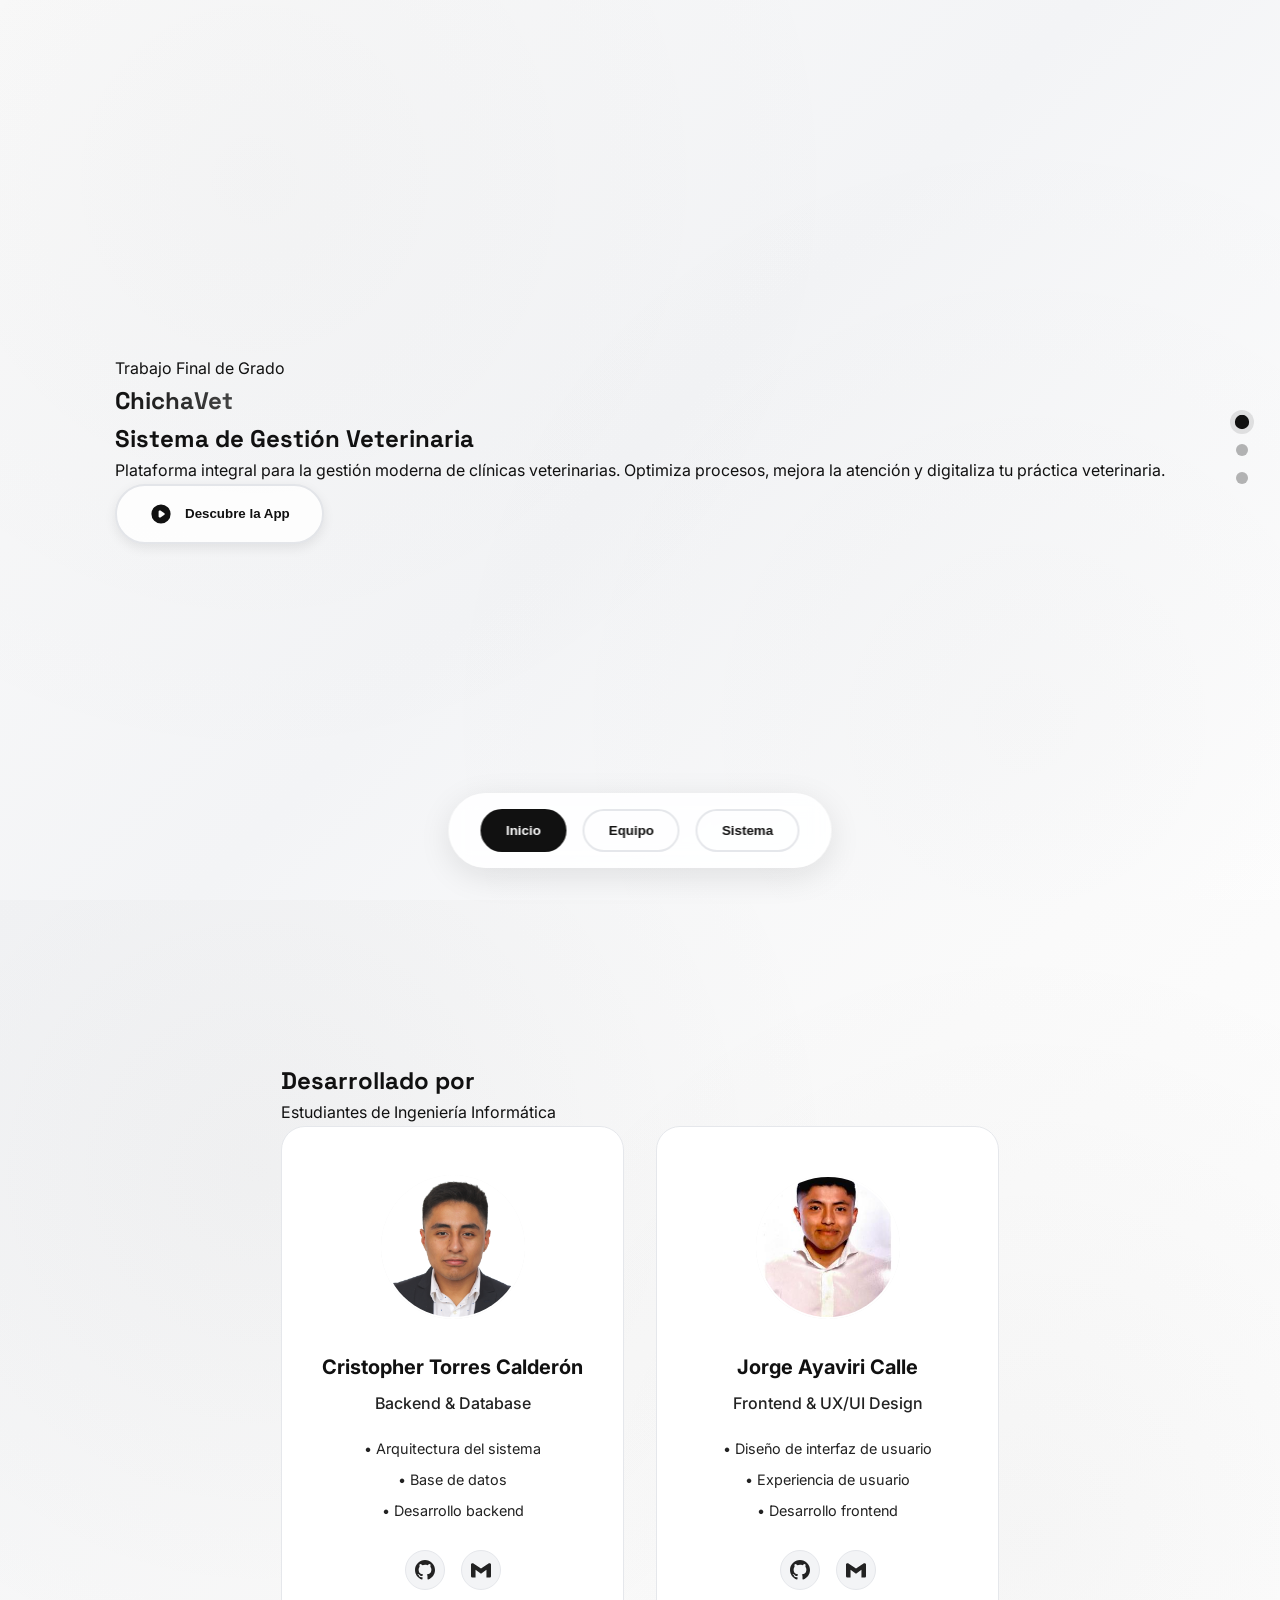
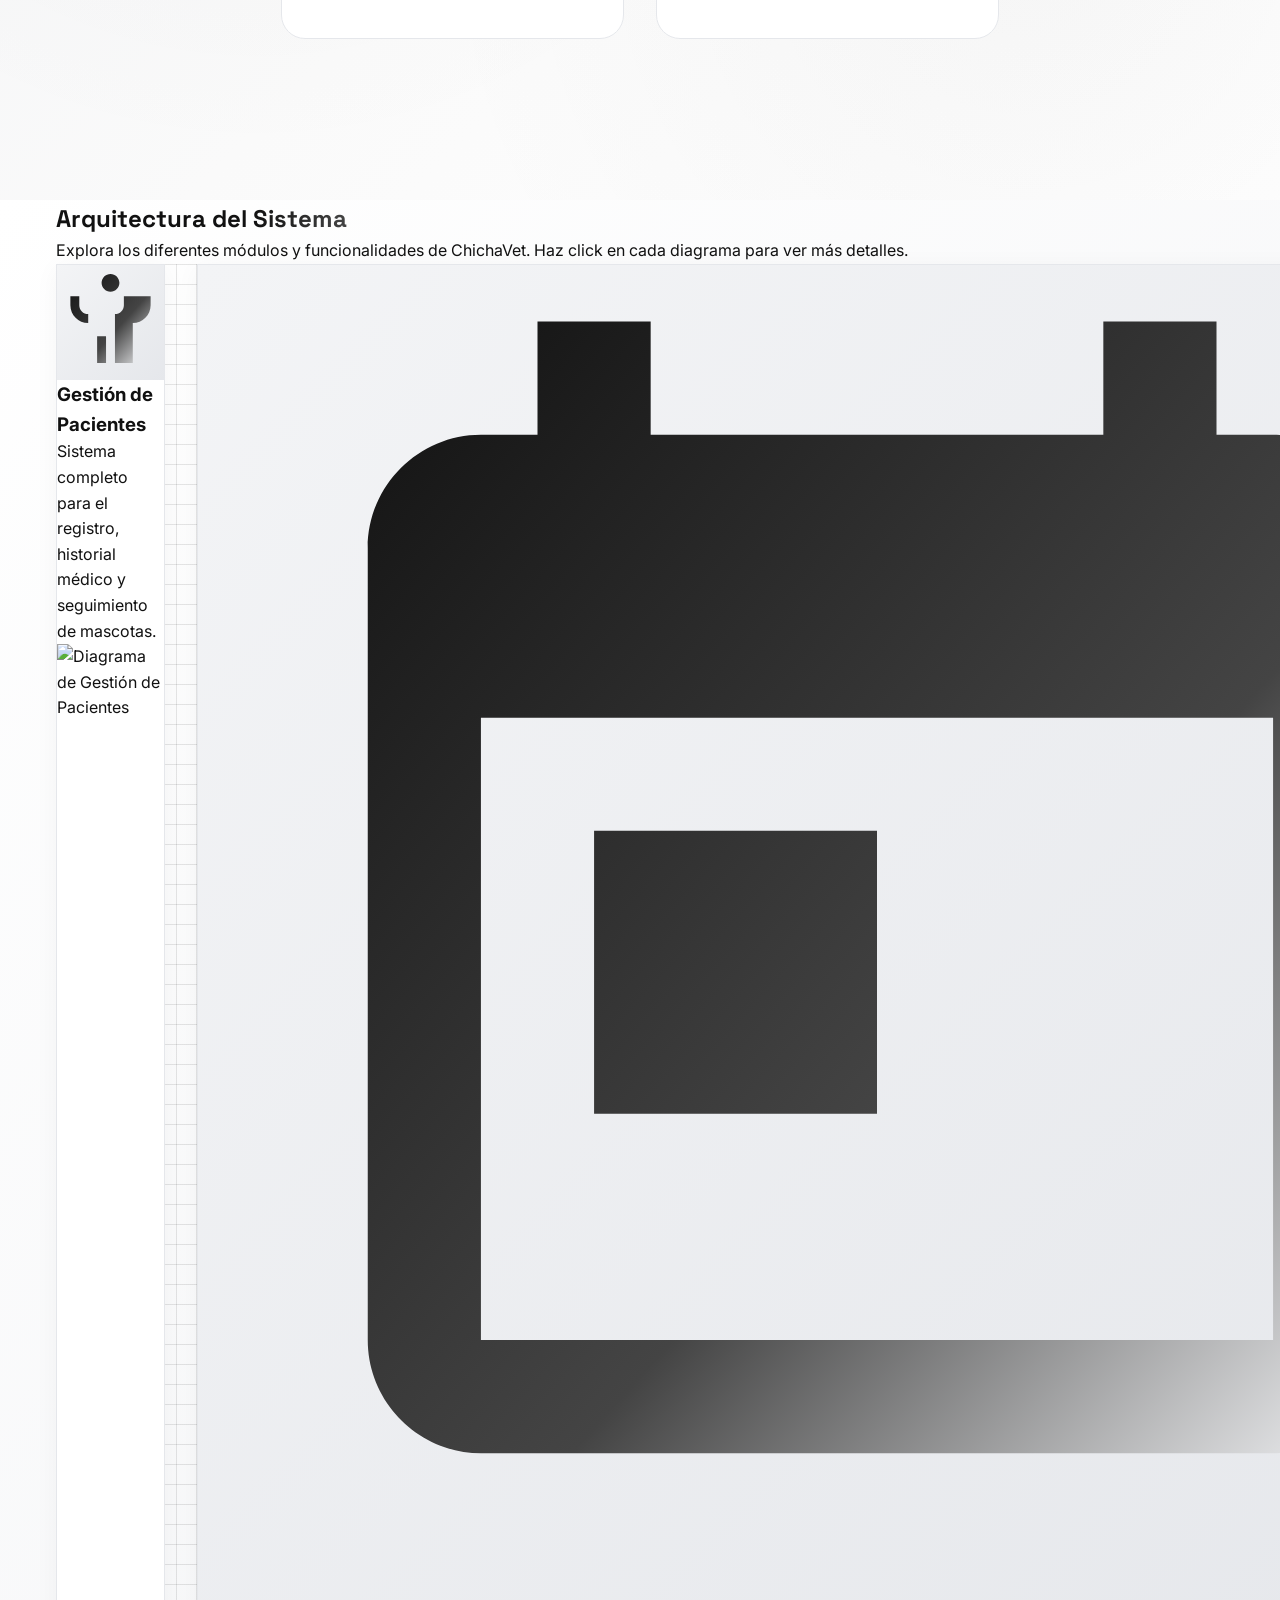
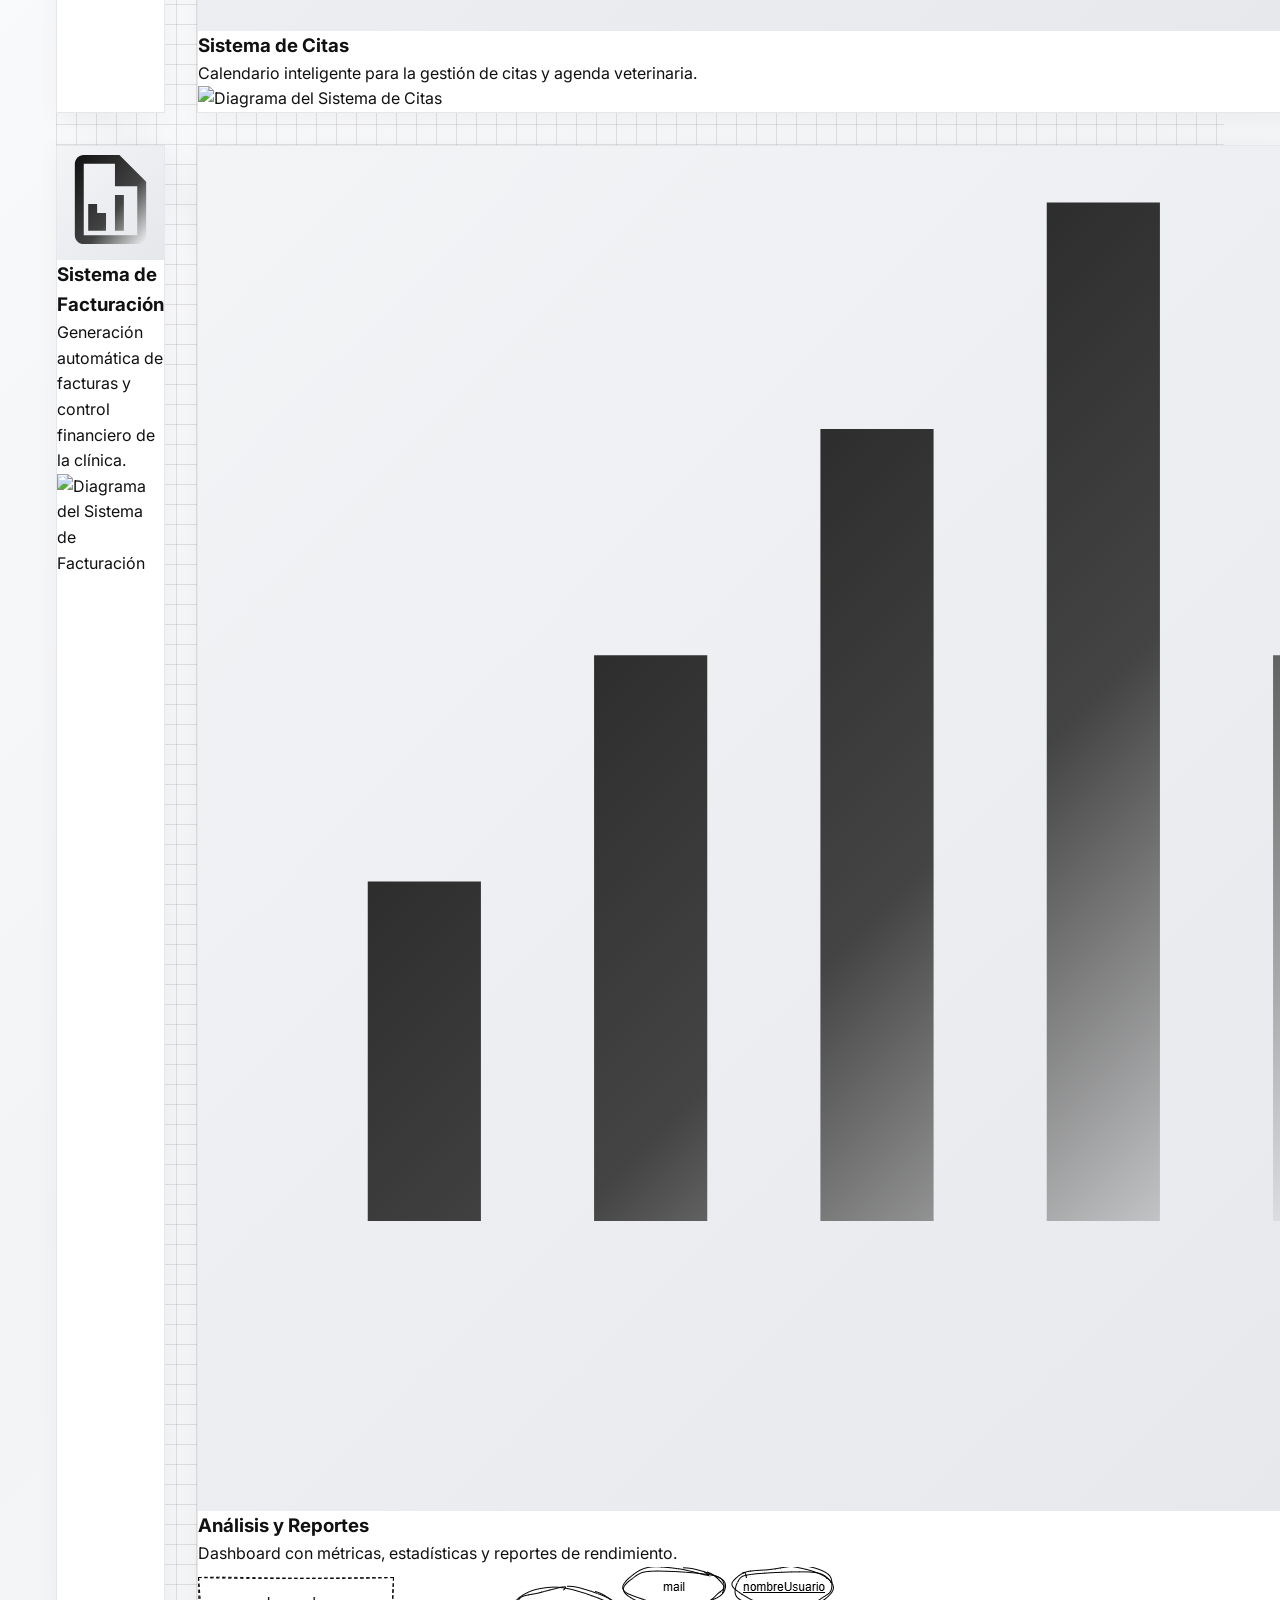
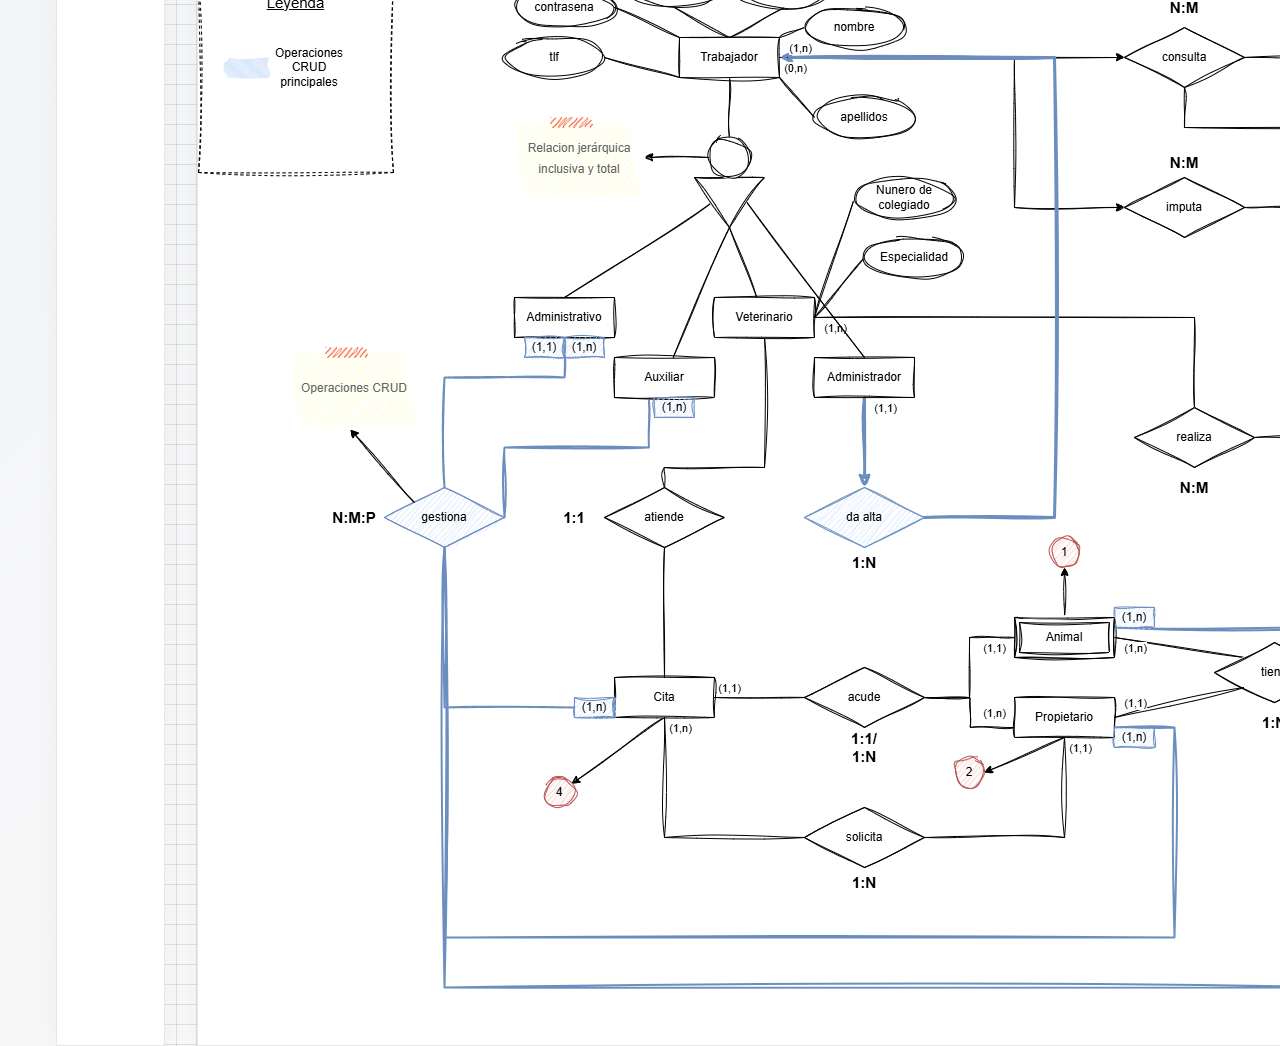
==== laWeb.html @ 801b611a "cambios en la web!!!ANADIMOS IMAGENES" ====
<!DOCTYPE html>
<html lang="es">
<head>
  <meta charset="UTF-8">
  <meta name="viewport" content="width=device-width, initial-scale=1.0">
  <title>ChichaVet | Sistema de Gestión Veterinaria</title>
  <script src="https://cdn.tailwindcss.com"></script>
  <link href="https://fonts.googleapis.com/css2?family=Inter:wght@300;400;600;700&family=Space+Grotesk:wght@500;700&display=swap" rel="stylesheet">
  <link rel="stylesheet" href="styles.css">
</head>
<body>
  <!-- Overlay para diagramas expandidos -->
  <div class="diagram-overlay" id="diagramOverlay"></div>

  <!-- Indicador de scroll lateral -->
  <div class="scroll-indicator">
    <div class="scroll-dot active" onclick="scrollToPage(0)" title="Inicio"></div>
    <div class="scroll-dot" onclick="scrollToPage(1)" title="Desarrolladores"></div>
    <div class="scroll-dot" onclick="scrollToPage(2)" title="Arquitectura"></div>
  </div>

  <!-- Indicador de navegación bloqueada -->
  <div class="navigation-blocked" id="navigationBlocked">
    Navegación bloqueada<br>
    <small>Cierra el video para continuar</small>
  </div>

  <!-- Navegación entre páginas -->
  <div class="page-nav">
    <button class="page-nav-btn active" onclick="scrollToPage(0)">Inicio</button>
    <button class="page-nav-btn" onclick="scrollToPage(1)">Equipo</button>
    <button class="page-nav-btn" onclick="scrollToPage(2)">Sistema</button>
  </div>

  <!-- PÁGINA 1: Hero Section -->
  <section class="page-section hero-page" id="page-0">
    <div class="container px-4 md:px-12">
      <div class="hero-content text-center">
        <div class="fade-in-up inline-block px-6 py-2 rounded-full bg-white border border-gray-300 text-sm font-medium mb-8">
          <span class="text-gray-600">Trabajo Final de Grado</span>
        </div>
        <h1 class="fade-in-up hero-title text-5xl md:text-7xl font-bold mb-8 leading-tight title-font">
          <span class="gradient-text">ChichaVet</span><br>
          <span class="hero-subtitle text-4xl md:text-5xl text-gray-600">Sistema de Gestión Veterinaria</span>
        </h1>
        <p class="fade-in-up text-xl md:text-2xl text-gray-500 mb-12 max-w-3xl mx-auto">
          Plataforma integral para la gestión moderna de clínicas veterinarias. 
          Optimiza procesos, mejora la atención y digitaliza tu práctica veterinaria.
        </p>
        
        <!-- Controles del Video -->
        <div class="video-controls fade-in-up mb-8">
          <button class="discover-btn" onclick="toggleVideo()">
            <svg class="play-icon" xmlns="http://www.w3.org/2000/svg" viewBox="0 0 20 20" fill="currentColor">
              <path fill-rule="evenodd" d="M10 18a8 8 0 100-16 8 8 0 000 16zM9.555 7.168A1 1 0 008 8v4a1 1 0 001.555.832l3-2a1 1 0 000-1.664l-3-2z" clip-rule="evenodd" />
            </svg>
            <span id="discoverText">Descubre la App</span>
          </button>
        </div>
      </div>
    </div>

    <!-- Video Section -->
    <div class="video-section" id="videoSection">
      <div class="video-container">
        <iframe 
          class="video-iframe" 
          id="videoIframe"
          src="" 
          title="ChichaVet Demo"
          allow="accelerometer; autoplay; clipboard-write; encrypted-media; gyroscope; picture-in-picture" 
          allowfullscreen>
        </iframe>
        <div class="video-overlay" id="videoOverlay">
          <button class="video-close-btn" onclick="closeVideo()">
            Cerrar Video
          </button>
        </div>
      </div>
    </div>
  </section>

  <!-- PÁGINA 2: Creadores Section -->
  <section class="page-section creators-page creators-section" id="page-1">
    <div class="container creators-container px-4 md:px-12">
      <div class="text-center mb-16">
        <h2 class="fade-in-up section-title text-3xl md:text-4xl font-bold mb-4 title-font text-gray-800">
          Desarrollado por
        </h2>
        <p class="fade-in-up text-lg text-gray-600">Estudiantes de Ingeniería Informática</p>
      </div>
      
      <div class="grid grid-2 max-w-4xl mx-auto">
        <!-- Creador 1 -->
        <div class="fade-in-left creator-card">
          <div class="creator-card-inner">
            <div class="creator-avatar bg-gradient-to-br from-gray-300 to-gray-500" data-fallback="C1">
              <img src="./res/creadores/C1.JPG" alt="Creador 1" class="creator-image" loading="eager" decoding="sync">
            </div>
            <div class="creator-info">
              <h3 class="creator-name">Cristopher Torres Calderón</h3>
              <p class="creator-role">Backend & Database</p>
              <ul class="creator-skills">
                <li>• Arquitectura del sistema</li>
                <li>• Base de datos</li>
                <li>• Desarrollo backend</li>
              </ul>
              <div class="creator-social">
                <a href="https://github.com/creador1" class="social-icon github" target="_blank" rel="noopener">
                  <svg xmlns="http://www.w3.org/2000/svg" viewBox="0 0 24 24" fill="currentColor">
                    <path d="M12 0C5.374 0 0 5.373 0 12 0 17.302 3.438 21.8 8.207 23.387c.599.111.793-.261.793-.577v-2.234c-3.338.726-4.033-1.416-4.033-1.416-.546-1.387-1.333-1.756-1.333-1.756-1.089-.745.083-.729.083-.729 1.205.084 1.839 1.237 1.839 1.237 1.07 1.834 2.807 1.304 3.492.997.107-.775.418-1.305.762-1.604-2.665-.305-5.467-1.334-5.467-5.931 0-1.311.469-2.381 1.236-3.221-.124-.303-.535-1.524.117-3.176 0 0 1.008-.322 3.301 1.23A11.509 11.509 0 0112 5.803c1.02.005 2.047.138 3.006.404 2.291-1.552 3.297-1.23 3.297-1.23.653 1.653.242 2.874.118 3.176.77.84 1.235 1.911 1.235 3.221 0 4.609-2.807 5.624-5.479 5.921.43.372.823 1.102.823 2.222v3.293c0 .319.192.694.801.576C20.566 21.797 24 17.3 24 12c0-6.627-5.373-12-12-12z"/>
                  </svg>
                </a>
                <a href="mailto:creador1@gmail.com" class="social-icon gmail">
                  <svg xmlns="http://www.w3.org/2000/svg" viewBox="0 0 24 24" fill="currentColor">
                    <path d="M24 5.457v13.909c0 .904-.732 1.636-1.636 1.636h-3.819V11.73L12 16.64l-6.545-4.91v9.273H1.636A1.636 1.636 0 0 1 0 19.366V5.457c0-.904.732-1.636 1.636-1.636h.91L12 10.09l9.454-6.269h.91c.904 0 1.636.732 1.636 1.636z"/>
                  </svg>
                </a>
              </div>
            </div>
          </div>
        </div>

        <!-- Creador 2 -->
        <div class="fade-in-right creator-card">
          <div class="creator-card-inner">
            <div class="creator-avatar bg-gradient-to-br from-gray-400 to-gray-600" data-fallback="C2">
              <img src="./res/creadores/C2.jpeg" alt="Creador 2" class="creator-image" loading="eager" decoding="sync">
            </div>
            <div class="creator-info">
              <h3 class="creator-name">Jorge Ayaviri Calle</h3>
              <p class="creator-role">Frontend & UX/UI Design</p>
              <ul class="creator-skills">
                <li>• Diseño de interfaz de usuario</li>
                <li>• Experiencia de usuario</li>
                <li>• Desarrollo frontend</li>
              </ul>
              <div class="creator-social">
                <a href="https://github.com/creador2" class="social-icon github" target="_blank" rel="noopener">
                  <svg xmlns="http://www.w3.org/2000/svg" viewBox="0 0 24 24" fill="currentColor">
                    <path d="M12 0C5.374 0 0 5.373 0 12 0 17.302 3.438 21.8 8.207 23.387c.599.111.793-.261.793-.577v-2.234c-3.338.726-4.033-1.416-4.033-1.416-.546-1.387-1.333-1.756-1.333-1.756-1.089-.745.083-.729.083-.729 1.205.084 1.839 1.237 1.839 1.237 1.07 1.834 2.807 1.304 3.492.997.107-.775.418-1.305.762-1.604-2.665-.305-5.467-1.334-5.467-5.931 0-1.311.469-2.381 1.236-3.221-.124-.303-.535-1.524.117-3.176 0 0 1.008-.322 3.301 1.23A11.509 11.509 0 0112 5.803c1.02.005 2.047.138 3.006.404 2.291-1.552 3.297-1.23 3.297-1.23.653 1.653.242 2.874.118 3.176.77.84 1.235 1.911 1.235 3.221 0 4.609-2.807 5.624-5.479 5.921.43.372.823 1.102.823 2.222v3.293c0 .319.192.694.801.576C20.566 21.797 24 17.3 24 12c0-6.627-5.373-12-12-12z"/>
                  </svg>
                </a>
                <a href="mailto:creador2@gmail.com" class="social-icon gmail">
                  <svg xmlns="http://www.w3.org/2000/svg" viewBox="0 0 24 24" fill="currentColor">
                    <path d="M24 5.457v13.909c0 .904-.732 1.636-1.636 1.636h-3.819V11.73L12 16.64l-6.545-4.91v9.273H1.636A1.636 1.636 0 0 1 0 19.366V5.457c0-.904.732-1.636 1.636-1.636h.91L12 10.09l9.454-6.269h.91c.904 0 1.636.732 1.636 1.636z"/>
                  </svg>
                </a>
              </div>
            </div>
          </div>
        </div>
      </div>
    </div>
  </section>

  <!-- PÁGINA 3: Diagramas de la Aplicación -->
  <section class="page-section diagrams-page" id="page-2">
    <div class="container px-4 md:px-12">
      <div class="text-center mb-20">
        <h2 class="fade-in-up section-title text-3xl md:text-5xl font-bold mb-6 title-font">
          Arquitectura del <span class="gradient-text">Sistema</span>
        </h2>
        <p class="fade-in-up text-lg text-gray-600 max-w-2xl mx-auto">
          Explora los diferentes módulos y funcionalidades de ChichaVet. Haz click en cada diagrama para ver más detalles.
        </p>
      </div>
      
      <div class="fade-in-up grid grid-3 grid-pattern p-8">
        <!-- Diagrama 1: Gestión de Pacientes -->
        <div class="diagram-card card-gradient p-8 rounded-2xl" onclick="expandDiagram(this, 'pacientes')">
          <button class="diagram-close-btn" onclick="event.stopPropagation(); closeDiagram(this.parentElement)">
            <svg xmlns="http://www.w3.org/2000/svg" fill="none" viewBox="0 0 24 24" stroke="currentColor">
              <path stroke-linecap="round" stroke-linejoin="round" stroke-width="2" d="M6 18L18 6M6 6l12 12" />
            </svg>
          </button>
          <div class="w-12 h-12 rounded-lg gradient-bg flex items-center justify-center mb-6">
            <svg xmlns="http://www.w3.org/2000/svg" class="h-6 w-6 icon-gradient-1" viewBox="0 0 24 24" stroke="none">
              <defs>
                <linearGradient id="icon-gradient-1" x1="0" y1="0" x2="1" y2="1">
                  <stop offset="0%" stop-color="#111" />
                  <stop offset="60%" stop-color="#444" />
                  <stop offset="100%" stop-color="#f3f4f6" />
                </linearGradient>
              </defs>
              <path d="M12 2C13.1 2 14 2.9 14 4C14 5.1 13.1 6 12 6C10.9 6 10 5.1 10 4C10 2.9 10.9 2 12 2ZM21 9V7L15 7V9C15 10.1 14.1 11 13 11V22H11V16H9V22H7V11C5.9 11 5 10.1 5 9V7H3V9C3 11.2 4.8 13 7 13V22H17V13C19.2 13 21 11.2 21 9Z" />
            </svg>
          </div>
          <h3 class="text-xl font-bold mb-3">Gestión de Pacientes</h3>
          <p class="text-gray-600 mb-4">Sistema completo para el registro, historial médico y seguimiento de mascotas.</p>
          <div class="diagram-preview w-full h-32 bg-gray-100 rounded-lg mb-4 overflow-hidden">
            <img src="./diagramas/gestion-pacientes.png" alt="Diagrama de Gestión de Pacientes" class="w-full h-full object-cover hover:scale-105 transition-transform duration-300">
          </div>
        </div>
        
        <!-- Diagrama 2: Citas y Agenda -->
        <div class="diagram-card card-gradient p-8 rounded-2xl" onclick="expandDiagram(this, 'citas')">
          <button class="diagram-close-btn" onclick="event.stopPropagation(); closeDiagram(this.parentElement)">
            <svg xmlns="http://www.w3.org/2000/svg" fill="none" viewBox="0 0 24 24" stroke="currentColor">
              <path stroke-linecap="round" stroke-linejoin="round" stroke-width="2" d="M6 18L18 6M6 6l12 12" />
            </svg>
          </button>
          <div class="w-12 h-12 rounded-lg gradient-bg flex items-center justify-center mb-6">
            <svg xmlns="http://www.w3.org/2000/svg" class="h-6 w-6 icon-gradient-2" viewBox="0 0 24 24" stroke="none">
              <defs>
                <linearGradient id="icon-gradient-2" x1="0" y1="0" x2="1" y2="1">
                  <stop offset="0%" stop-color="#111" />
                  <stop offset="60%" stop-color="#444" />
                  <stop offset="100%" stop-color="#f3f4f6" />
                </linearGradient>
              </defs>
              <path d="M19 3H18V1H16V3H8V1H6V3H5C3.9 3 3 3.9 3 5V19C3 20.1 3.9 21 5 21H19C20.1 21 21 20.1 21 19V5C21 3.9 20.1 3 19 3ZM19 19H5V8H19V19ZM7 10H12V15H7V10Z" />
            </svg>
          </div>
          <h3 class="text-xl font-bold mb-3">Sistema de Citas</h3>
          <p class="text-gray-600 mb-4">Calendario inteligente para la gestión de citas y agenda veterinaria.</p>
          <div class="diagram-preview w-full h-32 bg-gray-100 rounded-lg mb-4 overflow-hidden">
            <img src="./diagramas/sistema-citas.png" alt="Diagrama del Sistema de Citas" class="w-full h-full object-cover hover:scale-105 transition-transform duration-300">
          </div>
        </div>
        
        <!-- Diagrama 3: Inventario -->
        <div class="diagram-card card-gradient p-8 rounded-2xl" onclick="expandDiagram(this, 'inventario')">
          <button class="diagram-close-btn" onclick="event.stopPropagation(); closeDiagram(this.parentElement)">
            <svg xmlns="http://www.w3.org/2000/svg" fill="none" viewBox="0 0 24 24" stroke="currentColor">
              <path stroke-linecap="round" stroke-linejoin="round" stroke-width="2" d="M6 18L18 6M6 6l12 12" />
            </svg>
          </button>
          <div class="w-12 h-12 rounded-lg gradient-bg flex items-center justify-center mb-6">
            <svg xmlns="http://www.w3.org/2000/svg" class="h-6 w-6 icon-gradient-3" viewBox="0 0 24 24" stroke="none">
              <defs>
                <linearGradient id="icon-gradient-3" x1="0" y1="0" x2="1" y2="1">
                  <stop offset="0%" stop-color="#111" />
                  <stop offset="60%" stop-color="#444" />
                  <stop offset="100%" stop-color="#f3f4f6" />
                </linearGradient>
              </defs>
              <path d="M12 2L2 7V10C2 16 6 20.9 12 22C18 20.9 22 16 22 10V7L12 2ZM12 4.3L19 8V10C19 15.1 16.2 19.1 12 20C7.8 19.1 5 15.1 5 10V8L12 4.3Z" />
            </svg>
          </div>
          <h3 class="text-xl font-bold mb-3">Control de Inventario</h3>
          <p class="text-gray-600 mb-4">Gestión de medicamentos, suministros y control de stock automático.</p>
          <div class="diagram-preview w-full h-32 bg-gray-100 rounded-lg mb-4 overflow-hidden">
            <img src="./diagramas/control-inventario.png" alt="Diagrama de Control de Inventario" class="w-full h-full object-cover hover:scale-105 transition-transform duration-300">
          </div>
        </div>
        
        <!-- Diagrama 4: Facturación -->
        <div class="diagram-card card-gradient p-8 rounded-2xl" onclick="expandDiagram(this, 'facturacion')">
          <button class="diagram-close-btn" onclick="event.stopPropagation(); closeDiagram(this.parentElement)">
            <svg xmlns="http://www.w3.org/2000/svg" fill="none" viewBox="0 0 24 24" stroke="currentColor">
              <path stroke-linecap="round" stroke-linejoin="round" stroke-width="2" d="M6 18L18 6M6 6l12 12" />
            </svg>
          </button>
          <div class="w-12 h-12 rounded-lg gradient-bg flex items-center justify-center mb-6">
            <svg xmlns="http://www.w3.org/2000/svg" class="h-6 w-6 icon-gradient-4" viewBox="0 0 24 24" stroke="none">
              <defs>
                <linearGradient id="icon-gradient-4" x1="0" y1="0" x2="1" y2="1">
                  <stop offset="0%" stop-color="#111" />
                  <stop offset="60%" stop-color="#444" />
                  <stop offset="100%" stop-color="#f3f4f6" />
                </linearGradient>
              </defs>
              <path d="M14 2H6C4.9 2 4 2.9 4 4V20C4 21.1 4.9 22 6 22H18C19.1 22 20 21.1 20 20V8L14 2ZM18 20H6V4H13V9H18V20ZM9 13V19H7V13H9ZM15 11V19H13V11H15ZM11 15V19H9V15H11Z" />
            </svg>
          </div>
          <h3 class="text-xl font-bold mb-3">Sistema de Facturación</h3>
          <p class="text-gray-600 mb-4">Generación automática de facturas y control financiero de la clínica.</p>
          <div class="diagram-preview w-full h-32 bg-gray-100 rounded-lg mb-4 overflow-hidden">
            <img src="./diagramas/sistema-facturacion.png" alt="Diagrama del Sistema de Facturación" class="w-full h-full object-cover hover:scale-105 transition-transform duration-300">
          </div>
        </div>
        
        <!-- Diagrama 5: Reportes -->
        <div class="diagram-card card-gradient p-8 rounded-2xl" onclick="expandDiagram(this, 'reportes')">
          <button class="diagram-close-btn" onclick="event.stopPropagation(); closeDiagram(this.parentElement)">
            <svg xmlns="http://www.w3.org/2000/svg" fill="none" viewBox="0 0 24 24" stroke="currentColor">
              <path stroke-linecap="round" stroke-linejoin="round" stroke-width="2" d="M6 18L18 6M6 6l12 12" />
            </svg>
          </button>
          <div class="w-12 h-12 rounded-lg gradient-bg flex items-center justify-center mb-6">
            <svg xmlns="http://www.w3.org/2000/svg" class="h-6 w-6 icon-gradient-5" viewBox="0 0 24 24" stroke="none">
              <defs>
                <linearGradient id="icon-gradient-5" x1="0" y1="0" x2="1" y2="1">
                  <stop offset="0%" stop-color="#111" />
                  <stop offset="60%" stop-color="#444" />
                  <stop offset="100%" stop-color="#f3f4f6" />
                </linearGradient>
              </defs>
              <path d="M3 13H5V19H3V13ZM7 9H9V19H7V9ZM11 5H13V19H11V5ZM15 1H17V19H15V1ZM19 9H21V19H19V9Z" />
            </svg>
          </div>
          <h3 class="text-xl font-bold mb-3">Análisis y Reportes</h3>
          <p class="text-gray-600 mb-4">Dashboard con métricas, estadísticas y reportes de rendimiento.</p>
          <div class="diagram-preview w-full h-32 bg-gray-100 rounded-lg mb-4 overflow-hidden">
            <img src="./res/diagramas/Diagrama_E-R.png" alt="Diagrama de Análisis y Reportes" class="w-full h-full object-cover hover:scale-105 transition-transform duration-300">
          </div>
        </div>
        
        <!-- Diagrama 6: Base de Datos -->
        <div class="diagram-card card-gradient p-8 rounded-2xl" onclick="expandDiagram(this, 'database')">
          <button class="diagram-close-btn" onclick="event.stopPropagation(); closeDiagram(this.parentElement)">
            <svg xmlns="http://www.w3.org/2000/svg" fill="none" viewBox="0 0 24 24" stroke="currentColor">
              <path stroke-linecap="round" stroke-linejoin="round" stroke-width="2" d="M6 18L18 6M6 6l12 12" />
            </svg>
          </button>
          <div class="w-12 h-12 rounded-lg gradient-bg flex items-center justify-center mb-6">
            <svg xmlns="http://www.w3.org/2000/svg" class="h-6 w-6 icon-gradient-6" viewBox="0 0 24 24" stroke="none">
              <defs>
                <linearGradient id="icon-gradient-6" x1="0" y1="0" x2="1" y2="1">
                  <stop offset="0%" stop-color="#111" />
                  <stop offset="60%" stop-color="#444" />
                  <stop offset="100%" stop-color="#f3f4f6" />
                </linearGradient>
              </defs>
              <path d="M12 3C7.58 3 4 4.79 4 7S7.58 11 12 11 20 9.21 20 7 16.42 3 12 3ZM4 9V12C4 14.21 7.58 16 12 16S20 14.21 20 12V9C20 11.21 16.42 13 12 13S4 11.21 4 9ZM4 14V17C4 19.21 7.58 21 12 21S20 19.21 20 17V14C20 16.21 16.42 18 12 18S4 16.21 4 14Z" />
            </svg>
          </div>
          <h3 class="text-xl font-bold mb-3">Arquitectura de Datos</h3>
          <p class="text-gray-600 mb-4">Estructura de base de datos y relaciones entre entidades del sistema.</p>
          <div class="diagram-preview w-full h-32 bg-gray-100 rounded-lg mb-4 overflow-hidden">
            <img src="./diagramas/arquitectura-datos.png" alt="Diagrama de Arquitectura de Datos" class="w-full h-full object-cover hover:scale-105 transition-transform duration-300">
          </div>
        </div>
      </div>
    </div>
  </section>

  <script>
    let videoPlaying = false;
    let videoTimer = null;
    let currentPage = 0;
    const totalPages = 3;

    // Función para scroll a página específica con feedback
    function scrollToPage(pageIndex) {
      // Bloquear navegación si el video está reproduciéndose
      if (videoPlaying) {
        // Mostrar feedback visual
        showNavigationBlockedFeedback();
        return;
      }
      
      const page = document.getElementById(`page-${pageIndex}`);
      if (page) {
        page.scrollIntoView({ 
          behavior: 'smooth',
          block: 'start'
        });
        updateActiveIndicators(pageIndex);
        currentPage = pageIndex;
        
        // Activar animaciones de la página
        setTimeout(() => {
          page.classList.add('in-view');
        }, 300);
      }
    }

    // Actualizar indicadores activos
    function updateActiveIndicators(activeIndex) {
      // Actualizar dots
      const dots = document.querySelectorAll('.scroll-dot');
      dots.forEach((dot, index) => {
        dot.classList.toggle('active', index === activeIndex);
      });
      
      // Actualizar botones de navegación
      const navBtns = document.querySelectorAll('.page-nav-btn');
      navBtns.forEach((btn, index) => {
        btn.classList.toggle('active', index === activeIndex);
      });
    }

    // Detectar scroll y actualizar indicadores
    let isScrolling = false;
    window.addEventListener('scroll', (e) => {
      // Bloquear completamente el scroll si el video está reproduciéndose
      if (videoPlaying) {
        e.preventDefault();
        e.stopPropagation();
        // Mantener la posición actual en la primera página
        window.scrollTo(0, document.getElementById('page-0').offsetTop);
        showNavigationBlockedFeedback();
        return false;
      }
      
      if (isScrolling) return;
      
      const pages = document.querySelectorAll('.page-section');
      const scrollPosition = window.scrollY + window.innerHeight / 2;
      
      pages.forEach((page, index) => {
        const pageTop = page.offsetTop;
        const pageBottom = pageTop + page.offsetHeight;
        
        if (scrollPosition >= pageTop && scrollPosition < pageBottom) {
          if (currentPage !== index) {
            updateActiveIndicators(index);
            currentPage = index;
            
            // Activar animaciones
            page.classList.add('in-view');
          }
        }
      });
    });

    // Control de scroll con rueda del mouse
    let scrollTimeout;
    window.addEventListener('wheel', (e) => {
      // Bloquear completamente el scroll si el video está reproduciéndose
      if (videoPlaying) {
        e.preventDefault();
        e.stopPropagation();
        showNavigationBlockedFeedback();
        return false;
      }
      
      e.preventDefault();
      
      clearTimeout(scrollTimeout);
      scrollTimeout = setTimeout(() => {
        if (e.deltaY > 0 && currentPage < totalPages - 1) {
          // Scroll hacia abajo
          scrollToPage(currentPage + 1);
        } else if (e.deltaY < 0 && currentPage > 0) {
          // Scroll hacia arriba
          scrollToPage(currentPage - 1);
        }
      }, 50);
    }, { passive: false });

    // Bloquear scroll táctil en dispositivos móviles
    window.addEventListener('touchmove', (e) => {
      if (videoPlaying) {
        e.preventDefault();
        e.stopPropagation();
        showNavigationBlockedFeedback();
        return false;
      }
    }, { passive: false });

    // Control con teclado
    document.addEventListener('keydown', (e) => {
      // Si el video está reproduciéndose, solo permitir Escape para cerrarlo
      if (videoPlaying) {
        if (e.key === 'Escape') {
          e.preventDefault();
          closeVideo();
        }
        return; // No permitir otros controles de teclado mientras el video está activo
      }
      
      // Controles normales de navegación
      switch(e.key) {
        case 'ArrowDown':
        case 'PageDown':
          e.preventDefault();
          if (currentPage < totalPages - 1) {
            scrollToPage(currentPage + 1);
          }
          break;
        case 'ArrowUp':
        case 'PageUp':
          e.preventDefault();
          if (currentPage > 0) {
            scrollToPage(currentPage - 1);
          }
          break;
        case 'Home':
          e.preventDefault();
          scrollToPage(0);
          break;
        case 'End':
          e.preventDefault();
          scrollToPage(totalPages - 1);
          break;
      }
    });

    // Inicializar animaciones en la primera página
    document.addEventListener('DOMContentLoaded', () => {
      const firstPage = document.getElementById('page-0');
      firstPage.classList.add('in-view');
    });

    // Función para habilitar/deshabilitar navegación
    function toggleNavigation(disabled) {
      const scrollIndicator = document.querySelector('.scroll-indicator');
      const pageNav = document.querySelector('.page-nav');
      const navigationBlocked = document.getElementById('navigationBlocked');
      
      if (disabled) {
        scrollIndicator.classList.add('disabled');
        pageNav.classList.add('disabled');
        navigationBlocked.classList.add('show');
        // Bloquear scroll del body
        document.body.style.overflow = 'hidden';
        document.documentElement.style.overflow = 'hidden';
        // Forzar scroll a la primera página
        forceScrollToFirstPage();
      } else {
        scrollIndicator.classList.remove('disabled');
        pageNav.classList.remove('disabled');
        navigationBlocked.classList.remove('show');
        // Restaurar scroll del body
        document.body.style.overflow = '';
        document.documentElement.style.overflow = '';
      }
    }

    // Forzar scroll a la primera página
    function forceScrollToFirstPage() {
      const firstPage = document.getElementById('page-0');
      if (firstPage) {
        window.scrollTo({
          top: firstPage.offsetTop,
          behavior: 'instant'
        });
        currentPage = 0;
        updateActiveIndicators(0);
      }
    }

    // Monitorear intentos de scroll cuando el video está activo
    let scrollMonitor;
    function startScrollMonitoring() {
      scrollMonitor = setInterval(() => {
        if (videoPlaying) {
          forceScrollToFirstPage();
        }
      }, 100);
    }

    function stopScrollMonitoring() {
      if (scrollMonitor) {
        clearInterval(scrollMonitor);
        scrollMonitor = null;
      }
    }

    // Funciones existentes del video
    function toggleVideo() {
      const videoSection = document.getElementById('videoSection');
      const videoIframe = document.getElementById('videoIframe');
      const discoverBtn = document.querySelector('.discover-btn');
      const discoverText = document.getElementById('discoverText');
      const heroPage = document.getElementById('page-0');
      
      if (!videoPlaying) {
        discoverBtn.classList.add('loading');
        discoverText.textContent = 'Cargando...';
        
        const videoUrl = 'https://www.youtube.com/embed/dQw4w9WgXcQ?autoplay=1&rel=0&modestbranding=1';
        videoIframe.src = videoUrl;
        
        setTimeout(() => {
          // Activar modo video y deshabilitar navegación
          heroPage.classList.add('video-active');
          videoSection.classList.add('expanded');
          discoverBtn.classList.add('video-mode');
          discoverBtn.classList.remove('loading');
          discoverText.textContent = 'Cerrar Video';
          videoPlaying = true;
          
          // Deshabilitar navegación y iniciar monitoreo
          toggleNavigation(true);
          startScrollMonitoring();
          
          // Auto-cerrar después de 3 minutos
          videoTimer = setTimeout(() => {
            closeVideo();
          }, 180000);
        }, 500);
        
      } else {
        closeVideo();
      }
    }

    function closeVideo() {
      const videoSection = document.getElementById('videoSection');
      const videoIframe = document.getElementById('videoIframe');
      const discoverBtn = document.querySelector('.discover-btn');
      const discoverText = document.getElementById('discoverText');
      const heroPage = document.getElementById('page-0');
      
      // Desactivar modo video y habilitar navegación
      heroPage.classList.remove('video-active');
      videoSection.classList.remove('expanded');
      discoverBtn.classList.remove('video-mode');
      
      // Habilitar navegación y detener monitoreo
      toggleNavigation(false);
      stopScrollMonitoring();
      
      setTimeout(() => {
        videoIframe.src = '';
        videoPlaying = false;
        discoverText.textContent = 'Descubre la App';
        
        if (videoTimer) {
          clearTimeout(videoTimer);
          videoTimer = null;
        }
      }, 800);
    }

    function expandDiagram(element, type) {
      const overlay = document.getElementById('diagramOverlay');
      overlay.classList.add('active');
      element.classList.add('expanded');
      
      overlay.onclick = function() {
        closeDiagram(element);
      }
      
      document.addEventListener('keydown', function(e) {
        if (e.key === 'Escape') {
          closeDiagram(element);
        }
      });
    }

    function closeDiagram(element) {
      const overlay = document.getElementById('diagramOverlay');
      overlay.classList.remove('active');
      element.classList.remove('expanded');
    }

    // Detectar cuando el video termina
    window.addEventListener('message', function(event) {
      if (event.origin !== 'https://www.youtube.com') return;
      
      if (event.data && typeof event.data === 'string') {
        const data = JSON.parse(event.data);
        if (data.event === 'video-ended') {
          closeVideo();
        }
      }
    });

    // Mostrar feedback cuando se intenta navegar con video activo
    function showNavigationBlockedFeedback() {
      const navigationBlocked = document.getElementById('navigationBlocked');
      navigationBlocked.style.transform = 'translateY(-50%) scale(1.1)';
      navigationBlocked.style.background = 'rgba(255, 100, 100, 0.95)';
      
      setTimeout(() => {
        navigationBlocked.style.transform = 'translateY(-50%) scale(1)';
        navigationBlocked.style.background = 'rgba(255, 255, 255, 0.95)';
      }, 200);
    }
  </script>
</body>
</html>
---- styles.css ----
:root {
  --primary: #111111;
  --secondary: #222222;
  --accent: #444444;
  --light: #FAFAFA;
  --gray-light: #f3f4f6;
  --gray: #e5e7eb;
  --white: #ffffff;
}

* {
  margin: 0;
  padding: 0;
  box-sizing: border-box;
}

body {
  font-family: 'Inter', sans-serif;
  background: linear-gradient(135deg, var(--light) 60%, var(--gray-light) 100%);
  color: var(--primary);
  line-height: 1.6;
  margin: 0;
  padding: 0;
  overflow-x: hidden;
}

.title-font {
  font-family: 'Space Grotesk', sans-serif;
  color: var(--primary);
}

.gradient-text {
  background: linear-gradient(90deg, var(--primary), var(--accent));
  -webkit-background-clip: text;
  background-clip: text;
  color: transparent;
}

.gradient-bg {
  background: linear-gradient(135deg, var(--gray-light), var(--gray));
  color: var(--primary);
}

.card-gradient {
  background: var(--white);
  border: 1.5px solid var(--gray);
  box-shadow: 0 4px 24px 0 rgba(17, 17, 17, 0.04);
}

/* Responsive Grid System */
.container {
  max-width: 1200px;
  margin: 0 auto;
  padding: 0 1rem;
}

.grid {
  display: grid;
  gap: 2rem;
}

.grid-1 { grid-template-columns: 1fr; }
.grid-2 { grid-template-columns: repeat(2, 1fr); }
.grid-3 { grid-template-columns: repeat(3, 1fr); }

/* Responsive breakpoints */
@media (max-width: 768px) {
  .grid-2, .grid-3 {
    grid-template-columns: 1fr;
  }
  
  .hero-title {
    font-size: 2.5rem !important;
  }
  
  .hero-subtitle {
    font-size: 1.5rem !important;
  }
  
  .section-title {
    font-size: 2rem !important;
  }
}

@media (max-width: 480px) {
  .container {
    padding: 0 0.5rem;
  }
  
  .hero-title {
    font-size: 2rem !important;
  }
  
  .hero-subtitle {
    font-size: 1.25rem !important;
  }
}

/* Video Player Styles - Modo pantalla completa */
.video-section {
  position: absolute;
  top: 0;
  left: 0;
  width: 100%;
  height: 100%;
  overflow: hidden;
  transition: all 0.8s cubic-bezier(0.4, 0, 0.2, 1);
  opacity: 0;
  visibility: hidden;
  z-index: 50;
  background: rgba(0, 0, 0, 0.95);
  display: flex;
  align-items: center;
  justify-content: center;
}

.video-section.expanded {
  opacity: 1;
  visibility: visible;
}

.video-container {
  position: relative;
  width: 90%;
  height: 0;
  padding-bottom: 50.625%; /* 16:9 aspect ratio ajustado */
  background: #000;
  border-radius: 1rem;
  overflow: hidden;
  box-shadow: 0 20px 40px rgba(0, 0, 0, 0.5);
  max-width: 1200px;
}

.video-iframe {
  position: absolute;
  top: 0;
  left: 0;
  width: 100%;
  height: 100%;
  border: none;
  border-radius: 1rem;
}

.video-overlay {
  position: absolute;
  top: 0;
  left: 0;
  width: 100%;
  height: 100%;
  background: rgba(0, 0, 0, 0.8);
  display: flex;
  align-items: center;
  justify-content: center;
  opacity: 0;
  visibility: hidden;
  transition: all 0.3s ease;
  border-radius: 1rem;
}

.video-overlay.show {
  opacity: 1;
  visibility: visible;
}

.video-close-btn {
  background: var(--white);
  color: var(--primary);
  border: none;
  padding: 0.75rem 1.5rem;
  border-radius: 2rem;
  font-weight: 600;
  cursor: pointer;
  transition: all 0.3s ease;
  box-shadow: 0 4px 12px rgba(0, 0, 0, 0.2);
}

.video-close-btn:hover {
  transform: translateY(-2px);
  box-shadow: 0 6px 16px rgba(0, 0, 0, 0.3);
}

/* Ocultar contenido cuando el video está activo */
.hero-page.video-active .hero-content > *:not(.video-controls) {
  opacity: 0;
  transform: translateY(-20px);
  transition: all 0.6s ease;
  pointer-events: none;
}

.hero-page.video-active .video-controls {
  position: fixed;
  top: 2rem;
  left: 50%;
  transform: translateX(-50%);
  z-index: 60;
  transition: all 0.3s ease;
}

/* Discover Button */
.discover-btn {
  display: inline-flex;
  align-items: center;
  gap: 0.75rem;
  padding: 1rem 2rem;
  background: var(--white);
  color: var(--primary);
  border: 2px solid var(--gray);
  border-radius: 3rem;
  font-weight: 600;
  text-decoration: none;
  transition: all 0.3s cubic-bezier(0.4, 0, 0.2, 1);
  box-shadow: 0 4px 12px rgba(17, 17, 17, 0.08);
  cursor: pointer;
}

.discover-btn:hover {
  transform: translateY(-3px);
  box-shadow: 0 8px 25px rgba(17, 17, 17, 0.15);
  border-color: var(--accent);
}

.discover-btn.loading {
  pointer-events: none;
  opacity: 0.7;
}

.play-icon {
  width: 1.5rem;
  height: 1.5rem;
  transition: transform 0.3s ease;
}

.discover-btn:hover .play-icon {
  transform: scale(1.1);
}

/* Discover Button en modo video */
.discover-btn.video-mode {
  background: rgba(255, 255, 255, 0.9);
  backdrop-filter: blur(10px);
  border: 2px solid rgba(255, 255, 255, 0.3);
  box-shadow: 0 8px 32px rgba(0, 0, 0, 0.3);
  animation: pulse-video 2s ease-in-out infinite;
}

.discover-btn.video-mode:hover {
  background: rgba(255, 255, 255, 1);
  transform: translateY(-2px);
  box-shadow: 0 12px 40px rgba(0, 0, 0, 0.4);
}

@keyframes pulse-video {
  0%, 100% {
    box-shadow: 0 8px 32px rgba(0, 0, 0, 0.3);
  }
  50% {
    box-shadow: 0 8px 32px rgba(0, 0, 0, 0.5), 0 0 0 4px rgba(255, 255, 255, 0.3);
  }
}

/* Creator Cards - Estilo TikTok */
.creators-section {
  position: relative;
  overflow: hidden;
  background: linear-gradient(135deg, var(--light) 0%, var(--gray-light) 50%, var(--light) 100%);
}

.creators-section::before {
  content: '';
  position: absolute;
  top: 0;
  left: 0;
  right: 0;
  bottom: 0;
  background: 
    radial-gradient(circle at 20% 30%, rgba(17, 17, 17, 0.03) 0%, transparent 50%),
    radial-gradient(circle at 80% 70%, rgba(17, 17, 17, 0.03) 0%, transparent 50%);
  pointer-events: none;
}

.creators-container {
  position: relative;
  z-index: 2;
}

.creator-card {
  transition: all 0.6s cubic-bezier(0.23, 1, 0.32, 1);
  position: relative;
  transform-style: preserve-3d;
}

.creator-card::before {
  content: '';
  position: absolute;
  top: -2px;
  left: -2px;
  right: -2px;
  bottom: -2px;
  background: linear-gradient(45deg, 
    transparent 0%, 
    rgba(17, 17, 17, 0.1) 25%, 
    transparent 50%, 
    rgba(17, 17, 17, 0.1) 75%, 
    transparent 100%);
  border-radius: 1.75rem;
  opacity: 0;
  transition: opacity 0.3s ease;
  z-index: -1;
}

.creator-card:hover::before {
  opacity: 1;
  animation: shimmer 2s ease-in-out infinite;
}

.creator-card:hover {
  transform: translateY(-15px) rotateX(2deg) rotateY(2deg) translateZ(0);
  box-shadow: 
    0 25px 50px rgba(17, 17, 17, 0.15),
    0 0 0 1px rgba(17, 17, 17, 0.05);
  -webkit-backface-visibility: hidden;
  backface-visibility: hidden;
}

.creator-card:nth-child(1) {
  animation: float-left 8s ease-in-out infinite;
}

.creator-card:nth-child(2) {
  animation: float-right 8s ease-in-out infinite 1s;
}

.creator-card-inner {
  position: relative;
  overflow: hidden;
  background: var(--white);
  border: 1.5px solid var(--gray);
  border-radius: 1.5rem;
  padding: 3rem 2.5rem;
  transition: all 0.4s cubic-bezier(0.23, 1, 0.32, 1);
  min-height: 420px;
  /* Optimizar renderizado para evitar blur */
  -webkit-backface-visibility: hidden;
  backface-visibility: hidden;
  -webkit-transform: translateZ(0);
  transform: translateZ(0);
  /* Eliminar filtros que puedan causar blur */
  filter: none;
  -webkit-filter: none;
  backdrop-filter: none;
  -webkit-backdrop-filter: none;
}

.creator-card:hover .creator-card-inner {
  background: linear-gradient(135deg, var(--white) 0%, var(--gray-light) 100%);
  border-color: var(--accent);
}

.creator-avatar {
  width: 9rem;
  height: 9rem;
  border-radius: 50%;
  margin: 0 auto 2rem;
  display: flex;
  align-items: center;
  justify-content: center;
  font-size: 1.5rem;
  font-weight: bold;
  color: white;
  transition: all 0.3s cubic-bezier(0.23, 1, 0.32, 1);
  position: relative;
  overflow: hidden;
  /* Optimizar renderizado */
  -webkit-backface-visibility: hidden;
  backface-visibility: hidden;
  -webkit-transform: translate3d(0, 0, 0);
  transform: translate3d(0, 0, 0);
  /* Eliminar blur del backdrop-filter si existe */
  backdrop-filter: none;
  -webkit-backdrop-filter: none;
}

/* Estilos para las imágenes de los creadores */
.creator-image {
  width: 100%;
  height: 100%;
  object-fit: cover;
  object-position: center;
  border-radius: 50%;
  transition: all 0.3s cubic-bezier(0.23, 1, 0.32, 1);
  border: 2px solid rgba(255, 255, 255, 0.4);
  box-shadow: 0 4px 20px rgba(0, 0, 0, 0.15);
  /* Optimizaciones de renderizado para máxima nitidez */
  image-rendering: -webkit-optimize-contrast;
  image-rendering: crisp-edges;
  image-rendering: high-quality;
  -webkit-backface-visibility: hidden;
  backface-visibility: hidden;
  -webkit-transform: translate3d(0, 0, 0);
  transform: translate3d(0, 0, 0);
  /* Eliminar cualquier filtro */
  filter: none;
  -webkit-filter: none;
  /* Optimización para pantallas de alta densidad */
  -webkit-font-smoothing: subpixel-antialiased;
  -moz-osx-font-smoothing: auto;
  /* Forzar aceleración por hardware */
  will-change: transform;
}

.creator-card:hover .creator-image {
  transform: scale(1.08) translate3d(0, 0, 0);
  border-color: rgba(255, 255, 255, 0.6);
  box-shadow: 
    0 8px 32px rgba(0, 0, 0, 0.25),
    0 0 0 1px rgba(255, 255, 255, 0.3);
  /* Mantener nitidez en hover */
  image-rendering: high-quality;
  -webkit-backface-visibility: hidden;
  backface-visibility: hidden;
}

/* Fallback cuando la imagen no carga */
.creator-avatar::after {
  content: attr(data-fallback);
  position: absolute;
  top: 50%;
  left: 50%;
  transform: translate(-50%, -50%);
  font-size: 1.5rem;
  font-weight: bold;
  color: white;
  opacity: 0;
  transition: opacity 0.3s ease;
  pointer-events: none;
}

.creator-image:not([src]),
.creator-image[src=""],
.creator-image:not([alt]) {
  opacity: 0;
}

.creator-image:not([src]) + .creator-avatar::after,
.creator-image[src=""] + .creator-avatar::after {
  opacity: 1;
}

.creator-avatar::before {
  content: '';
  position: absolute;
  top: -50%;
  left: -50%;
  width: 200%;
  height: 200%;
  background: linear-gradient(45deg, transparent 30%, rgba(255, 255, 255, 0.3) 50%, transparent 70%);
  transform: rotate(45deg);
  transition: transform 0.6s ease;
  opacity: 0;
}

.creator-card:hover .creator-avatar::before {
  opacity: 1;
  transform: rotate(45deg) translateX(100%);
}

.creator-card:hover .creator-avatar {
  transform: scale(1.15) rotate(5deg);
  box-shadow: 0 10px 30px rgba(17, 17, 17, 0.2);
}

.creator-info {
  text-align: center;
  position: relative;
}

.creator-name {
  font-size: 1.25rem;
  font-weight: bold;
  margin-bottom: 0.5rem;
  color: var(--primary);
  transition: all 0.3s ease;
}

.creator-role {
  color: var(--secondary);
  margin-bottom: 1rem;
  font-weight: 500;
  transition: all 0.3s ease;
}

.creator-card:hover .creator-name {
  color: var(--accent);
  transform: translateY(-2px);
}

.creator-card:hover .creator-role {
  color: var(--primary);
  transform: translateY(-1px);
}

.creator-skills {
  list-style: none;
  padding: 0;
  margin: 0;
}

.creator-skills li {
  padding: 0.25rem 0;
  color: var(--secondary);
  font-size: 0.9rem;
  transition: all 0.3s ease;
  transform: translateX(0);
}

.creator-card:hover .creator-skills li {
  color: var(--accent);
  transform: translateX(5px);
}

.creator-card:hover .creator-skills li:nth-child(1) { transition-delay: 0.1s; }
.creator-card:hover .creator-skills li:nth-child(2) { transition-delay: 0.2s; }
.creator-card:hover .creator-skills li:nth-child(3) { transition-delay: 0.3s; }

/* Floating Animations */
@keyframes float-left {
  0%, 100% { 
    transform: translateY(0) translateX(0) rotate(0deg); 
  }
  25% { 
    transform: translateY(-10px) translateX(5px) rotate(1deg); 
  }
  50% { 
    transform: translateY(-5px) translateX(-3px) rotate(-0.5deg); 
  }
  75% { 
    transform: translateY(-15px) translateX(2px) rotate(0.5deg); 
  }
}

@keyframes float-right {
  0%, 100% { 
    transform: translateY(0) translateX(0) rotate(0deg); 
  }
  25% { 
    transform: translateY(-15px) translateX(-5px) rotate(-1deg); 
  }
  50% { 
    transform: translateY(-8px) translateX(4px) rotate(0.5deg); 
  }
  75% { 
    transform: translateY(-12px) translateX(-2px) rotate(-0.5deg); 
  }
}

@keyframes shimmer {
  0% { 
    background-position: -200% 0; 
  }
  100% { 
    background-position: 200% 0; 
  }
}

/* Parallax Effect */
.creators-section {
  perspective: 1000px;
}

.creator-card {
  transform-style: preserve-3d;
}

/* Responsive adjustments */
@media (max-width: 768px) {
  .creator-card:hover {
    transform: translateY(-10px) rotateX(1deg) rotateY(1deg) translate3d(0, 0, 0);
  }
  
  .creator-avatar {
    width: 7rem;
    height: 7rem;
    font-size: 1.25rem;
  }
  
  .creator-card-inner {
    padding: 2.5rem 2rem;
    min-height: 380px;
  }
  
  .social-icon {
    width: 2.25rem;
    height: 2.25rem;
  }
  
  .social-icon svg {
    width: 1.125rem;
    height: 1.125rem;
  }
}

@media (max-width: 480px) {
  .creator-card:hover {
    transform: translateY(-8px) translate3d(0, 0, 0);
  }
  
  .creator-avatar {
    width: 6rem;
    height: 6rem;
    font-size: 1rem;
  }
  
  .creator-card-inner {
    padding: 2rem 1.5rem;
    min-height: 350px;
  }
  
  .social-icon {
    width: 2rem;
    height: 2rem;
  }
  
  .social-icon svg {
    width: 1rem;
    height: 1rem;
  }
  
  .creator-social {
    gap: 0.75rem;
    margin-top: 1.25rem;
  }
}

/* Diagram Cards */
.diagram-card {
  transition: all 0.6s cubic-bezier(0.4, 0, 0.2, 1);
  cursor: pointer;
  position: relative;
}

.diagram-card:hover {
  transform: translateY(-8px);
  box-shadow: 0 20px 40px rgba(17, 17, 17, 0.12);
}

.diagram-card.expanded {
  position: fixed;
  top: 50%;
  left: 50%;
  transform: translate(-50%, -50%) scale(1.02);
  z-index: 1000;
  width: 98vw;
  height: 95vh;
  border-radius: 1.5rem;
  max-width: 1400px;
  max-height: 900px;
  box-shadow: 0 25px 50px rgba(0, 0, 0, 0.3);
  transition: all 0.6s cubic-bezier(0.4, 0, 0.2, 1);
}

.diagram-card.expanded .diagram-preview {
  height: 75% !important;
  margin-bottom: 1rem;
}

.diagram-card.expanded .diagram-preview img {
  object-fit: contain;
  background: white;
  border-radius: 1rem;
  width: 100%;
  height: 100%;
}

.diagram-overlay {
  position: fixed;
  top: 0;
  left: 0;
  width: 100%;
  height: 100%;
  background: rgba(0, 0, 0, 0.85);
  z-index: 999;
  opacity: 0;
  visibility: hidden;
  transition: all 0.4s cubic-bezier(0.4, 0, 0.2, 1);
  backdrop-filter: blur(8px);
  -webkit-backdrop-filter: blur(8px);
}

.diagram-overlay.active {
  opacity: 1;
  visibility: visible;
}

.grid-pattern {
  background-image: 
    linear-gradient(rgba(17, 17, 17, 0.1) 1px, transparent 1px),
    linear-gradient(90deg, rgba(17, 17, 17, 0.1) 1px, transparent 1px);
  background-size: 20px 20px;
  border-radius: 1.5rem;
  position: relative;
}

.grid-pattern::before {
  content: '';
  position: absolute;
  top: 0;
  left: 0;
  right: 0;
  bottom: 0;
  background: linear-gradient(45deg, transparent 49%, rgba(17, 17, 17, 0.02) 50%, transparent 51%);
  border-radius: 1.5rem;
  pointer-events: none;
}

/* Icon Gradients */
.icon-gradient-1 { fill: url(#icon-gradient-1); }
.icon-gradient-2 { fill: url(#icon-gradient-2); }
.icon-gradient-3 { fill: url(#icon-gradient-3); }
.icon-gradient-4 { fill: url(#icon-gradient-4); }
.icon-gradient-5 { fill: url(#icon-gradient-5); }
.icon-gradient-6 { fill: url(#icon-gradient-6); }

/* Animations */
@keyframes float {
  0%, 100% { transform: translateY(0); }
  50% { transform: translateY(-10px); }
}

.floating {
  animation: float 6s ease-in-out infinite;
}

@keyframes slideDown {
  from {
    max-height: 0;
    opacity: 0;
    transform: translateY(-20px);
  }
  to {
    max-height: 80vh;
    opacity: 1;
    transform: translateY(0);
  }
}

@keyframes slideUp {
  from {
    max-height: 80vh;
    opacity: 1;
    transform: translateY(0);
  }
  to {
    max-height: 0;
    opacity: 0;
    transform: translateY(-20px);
  }
}

.slide-down {
  animation: slideDown 0.8s cubic-bezier(0.4, 0, 0.2, 1) forwards;
}

.slide-up {
  animation: slideUp 0.8s cubic-bezier(0.4, 0, 0.2, 1) forwards;
}

/* Responsive Video */
@media (max-width: 768px) {
  .video-section.expanded {
    max-height: 60vh;
  }
  
  .diagram-card.expanded {
    width: 98vw;
    height: 95vh;
    border-radius: 1.25rem;
    max-width: none;
    max-height: none;
  }
  
  .diagram-card.expanded .diagram-preview {
    height: 80% !important;
  }
  
  .diagram-close-btn {
    width: 3rem;
    height: 3rem;
    top: 0.75rem;
    right: 0.75rem;
  }
  
  .diagram-close-btn svg {
    width: 1.5rem;
    height: 1.5rem;
  }
}

@media (max-width: 480px) {
  .video-section.expanded {
    max-height: 50vh;
  }
  
  .discover-btn {
    padding: 0.75rem 1.5rem;
    font-size: 0.9rem;
  }
  
  .creator-avatar {
    width: 4rem;
    height: 4rem;
    font-size: 1.25rem;
  }
  
  .diagram-card.expanded {
    width: 300vw;
    height: 250vh;
    border-radius: 1rem;
    padding: 1rem;
  }
  
  .diagram-card.expanded .diagram-preview {
    height: 85% !important;
  }
  
  .diagram-close-btn {
    width: 2.75rem;
    height: 2.75rem;
    top: 0.5rem;
    right: 0.5rem;
  }
  
  .diagram-close-btn svg {
    width: 1.25rem;
    height: 1.25rem;
  }
}

.diagram-card.expanded .diagram-preview img {
  object-fit: contain;
  background: white;
  border-radius: 1rem;
}

.diagram-close-btn {
  position: absolute;
  top: 1rem;
  right: 1rem;
  width: 3rem;
  height: 3rem;
  background: rgba(255, 255, 255, 0.9);
  border: none;
  border-radius: 50%;
  display: flex;
  align-items: center;
  justify-content: center;
  cursor: pointer;
  opacity: 0;
  transform: scale(0.8);
  transition: all 0.3s ease;
  box-shadow: 0 4px 12px rgba(0, 0, 0, 0.15);
  z-index: 1001;
}

.diagram-card.expanded .diagram-close-btn {
  opacity: 1;
  transform: scale(1);
}

.diagram-close-btn:hover {
  background: white;
  transform: scale(1.1);
  box-shadow: 0 6px 20px rgba(0, 0, 0, 0.2);
}

.diagram-close-btn svg {
  width: 1.5rem;
  height: 1.5rem;
  color: var(--primary);
}

/* Scroll por páginas - Efecto TikTok */
html {
  scroll-behavior: smooth;
  scroll-snap-type: y mandatory;
  overflow-y: scroll;
}

/* Contenedor principal para scroll snap */
.page-container {
  height: 100vh;
  overflow-y: scroll;
  scroll-snap-type: y mandatory;
  scroll-behavior: smooth;
}

/* Cada sección como una página completa */
.page-section {
  min-height: 100vh;
  scroll-snap-align: start;
  scroll-snap-stop: always;
  display: flex;
  flex-direction: column;
  justify-content: center;
  position: relative;
  padding: 0;
}

/* Hero section específica */
.hero-page {
  background: linear-gradient(135deg, var(--light) 0%, var(--gray-light) 50%, var(--white) 100%);
  position: relative;
}

.hero-page::before {
  content: '';
  position: absolute;
  top: 0;
  left: 0;
  right: 0;
  bottom: 0;
  background: 
    radial-gradient(circle at 20% 20%, rgba(17, 17, 17, 0.02) 0%, transparent 50%),
    radial-gradient(circle at 80% 80%, rgba(17, 17, 17, 0.02) 0%, transparent 50%);
  pointer-events: none;
}

/* Creators section como página */
.creators-page {
  background: linear-gradient(135deg, var(--gray-light) 0%, var(--light) 50%, var(--white) 100%);
}

/* Diagramas section como página */
.diagrams-page {
  background: linear-gradient(135deg, var(--white) 0%, var(--gray-light) 50%, var(--light) 100%);
}

/* Indicador de scroll lateral */
.scroll-indicator {
  position: fixed;
  right: 2rem;
  top: 50%;
  transform: translateY(-50%);
  z-index: 100;
  display: flex;
  flex-direction: column;
  gap: 1rem;
  transition: all 0.3s ease;
}

.scroll-indicator.disabled {
  opacity: 0.3;
  pointer-events: none;
  transform: translateY(-50%) translateX(10px);
}

.scroll-dot {
  width: 0.75rem;
  height: 0.75rem;
  border-radius: 50%;
  background: rgba(17, 17, 17, 0.3);
  cursor: pointer;
  transition: all 0.3s ease;
  border: 2px solid transparent;
}

.scroll-dot.active {
  background: var(--primary);
  transform: scale(1.2);
  box-shadow: 0 0 0 4px rgba(17, 17, 17, 0.1);
}

.scroll-dot:hover {
  background: var(--accent);
  transform: scale(1.1);
}

/* Navegación entre páginas */
.page-nav {
  position: fixed;
  bottom: 2rem;
  left: 50%;
  transform: translateX(-50%);
  z-index: 100;
  display: flex;
  gap: 1rem;
  background: rgba(255, 255, 255, 0.9);
  padding: 1rem 2rem;
  border-radius: 3rem;
  backdrop-filter: blur(10px);
  box-shadow: 0 8px 32px rgba(17, 17, 17, 0.1);
  transition: all 0.3s ease;
}

.page-nav.disabled {
  opacity: 0.3;
  pointer-events: none;
  transform: translateX(-50%) translateY(10px);
}

.page-nav-btn {
  padding: 0.75rem 1.5rem;
  background: transparent;
  border: 2px solid var(--gray);
  border-radius: 2rem;
  color: var(--primary);
  font-weight: 600;
  cursor: pointer;
  transition: all 0.3s ease;
}

.page-nav-btn.active {
  background: var(--primary);
  color: var(--white);
  border-color: var(--primary);
}

.page-nav-btn:hover:not(.active) {
  border-color: var(--accent);
  color: var(--accent);
}

/* Indicador de navegación bloqueada */
.navigation-blocked {
  position: fixed;
  top: 50%;
  right: 2rem;
  transform: translateY(-50%);
  z-index: 101;
  background: rgba(255, 255, 255, 0.95);
  padding: 1rem;
  border-radius: 1rem;
  box-shadow: 0 8px 32px rgba(0, 0, 0, 0.1);
  backdrop-filter: blur(10px);
  opacity: 0;
  visibility: hidden;
  transition: all 0.3s ease;
  font-size: 0.875rem;
  color: var(--primary);
  font-weight: 600;
  text-align: center;
  max-width: 200px;
}

.navigation-blocked.show {
  opacity: 1;
  visibility: visible;
}

.navigation-blocked::before {
  content: '🔒';
  display: block;
  font-size: 1.5rem;
  margin-bottom: 0.5rem;
}

/* Cursor no permitido en elementos de navegación deshabilitados */
.scroll-indicator.disabled .scroll-dot,
.page-nav.disabled .page-nav-btn {
  cursor: not-allowed;
}

/* Optimizaciones para pantallas de alta densidad */
@media (-webkit-min-device-pixel-ratio: 2), (min-resolution: 192dpi) {
  .creator-image {
    image-rendering: -webkit-optimize-contrast;
    image-rendering: crisp-edges;
    image-rendering: high-quality;
    -webkit-font-smoothing: antialiased;
    -moz-osx-font-smoothing: grayscale;
  }
}

/* Optimización general para evitar blur */
.creator-card,
.creator-card-inner,
.creator-avatar,
.creator-image {
  will-change: transform;
  -webkit-perspective: 1000px;
  perspective: 1000px;
}

/* Mejorar la calidad del texto también */
.creator-name,
.creator-role,
.creator-skills {
  -webkit-font-smoothing: antialiased;
  -moz-osx-font-smoothing: grayscale;
  text-rendering: optimizeLegibility;
}

/* Iconos sociales */
.creator-social {
  display: flex;
  justify-content: center;
  gap: 1rem;
  margin-top: 1.5rem;
}

.social-icon {
  display: inline-flex;
  align-items: center;
  justify-content: center;
  width: 2.5rem;
  height: 2.5rem;
  border-radius: 50%;
  background: var(--gray-light);
  border: 1px solid var(--gray);
  color: var(--secondary);
  text-decoration: none;
  transition: all 0.3s cubic-bezier(0.23, 1, 0.32, 1);
  position: relative;
  overflow: hidden;
}

.social-icon svg {
  width: 1.25rem;
  height: 1.25rem;
  transition: all 0.3s ease;
  z-index: 2;
  position: relative;
}

/* Efecto de iluminación en hover */
.social-icon::before {
  content: '';
  position: absolute;
  top: 0;
  left: 0;
  right: 0;
  bottom: 0;
  background: linear-gradient(45deg, transparent 30%, rgba(255, 255, 255, 0.4) 50%, transparent 70%);
  transform: translateX(-100%) rotate(45deg);
  transition: transform 0.6s ease;
  z-index: 1;
}

.social-icon:hover::before {
  transform: translateX(100%) rotate(45deg);
}

.social-icon:hover {
  transform: translateY(-2px) scale(1.05);
  box-shadow: 0 8px 25px rgba(17, 17, 17, 0.15);
  border-color: var(--accent);
}

/* GitHub icon hover */
.social-icon.github:hover {
  background: linear-gradient(135deg, #333 0%, #24292e 100%);
  color: white;
  border-color: #333;
}

/* Gmail icon hover */
.social-icon.gmail:hover {
  background: linear-gradient(135deg, #ea4335 0%, #d33b2c 100%);
  color: white;
  border-color: #ea4335;
}

.social-icon:hover svg {
  transform: scale(1.1);
}
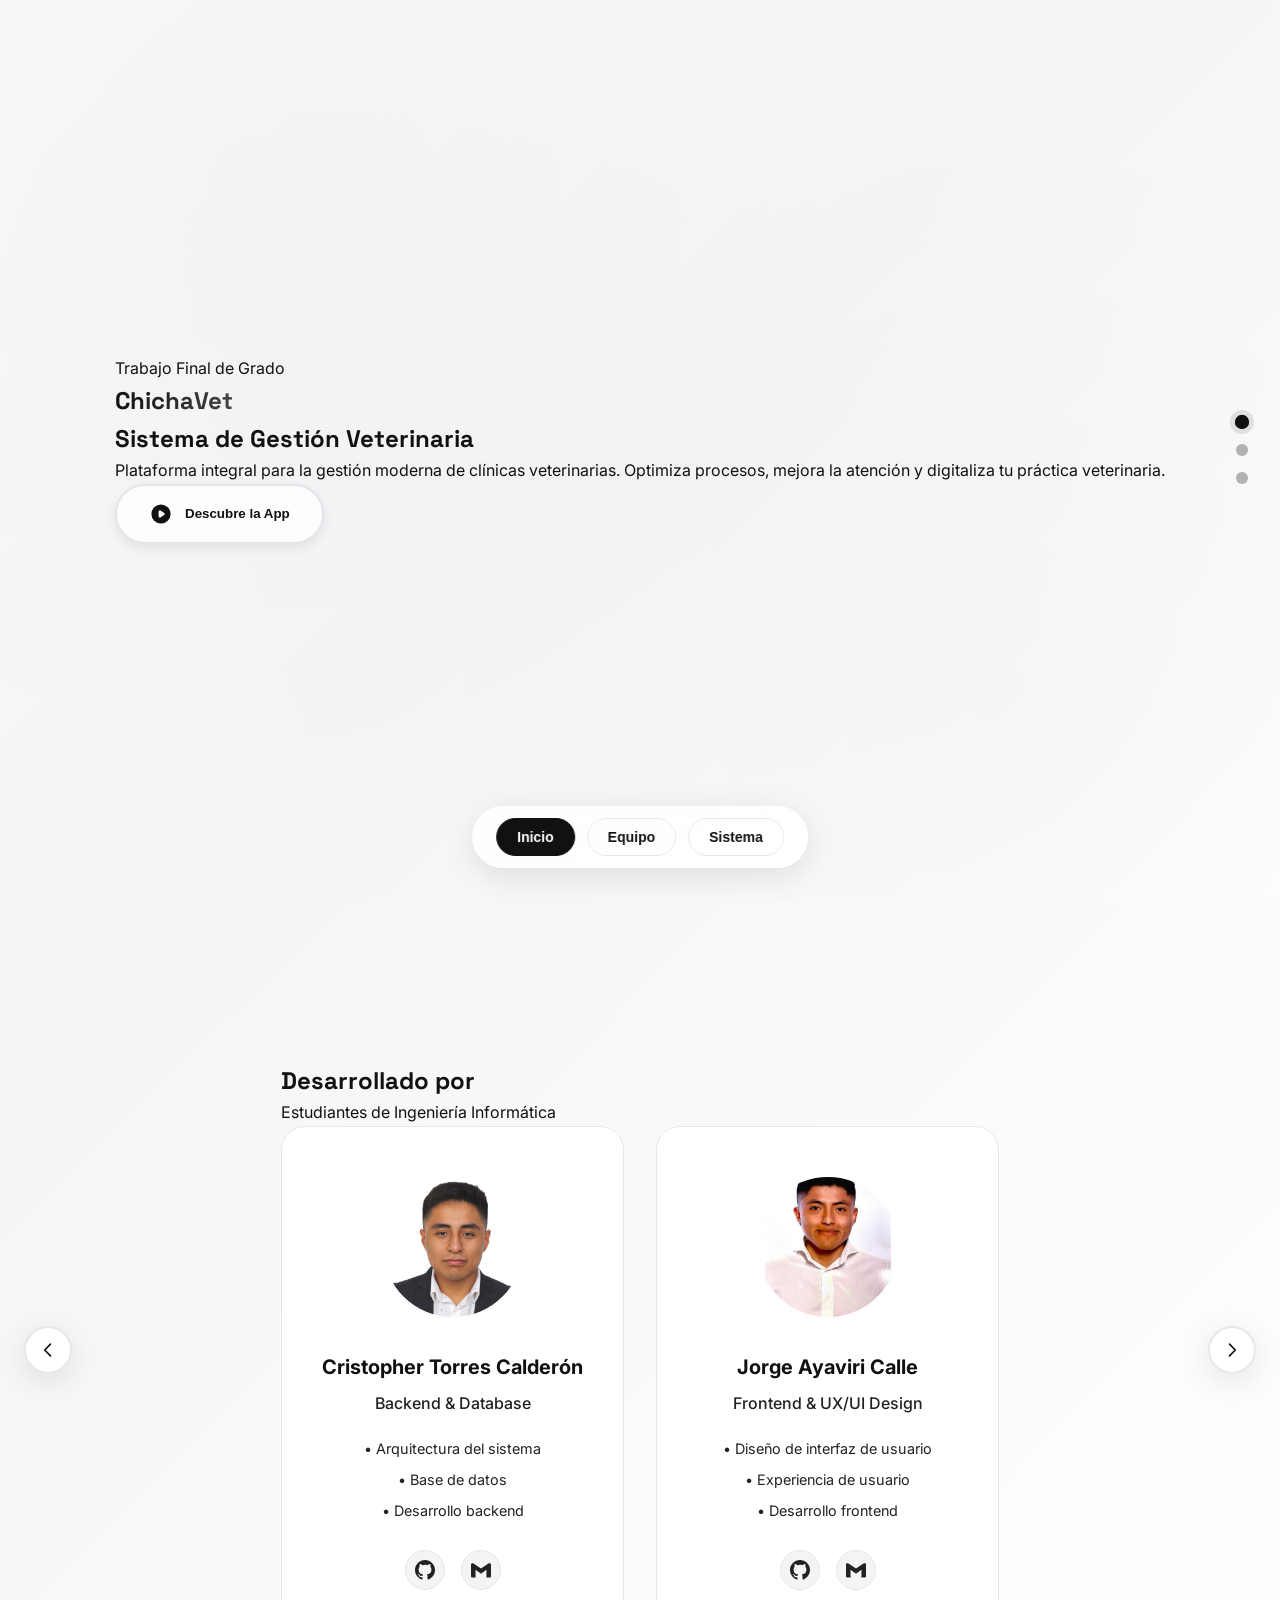
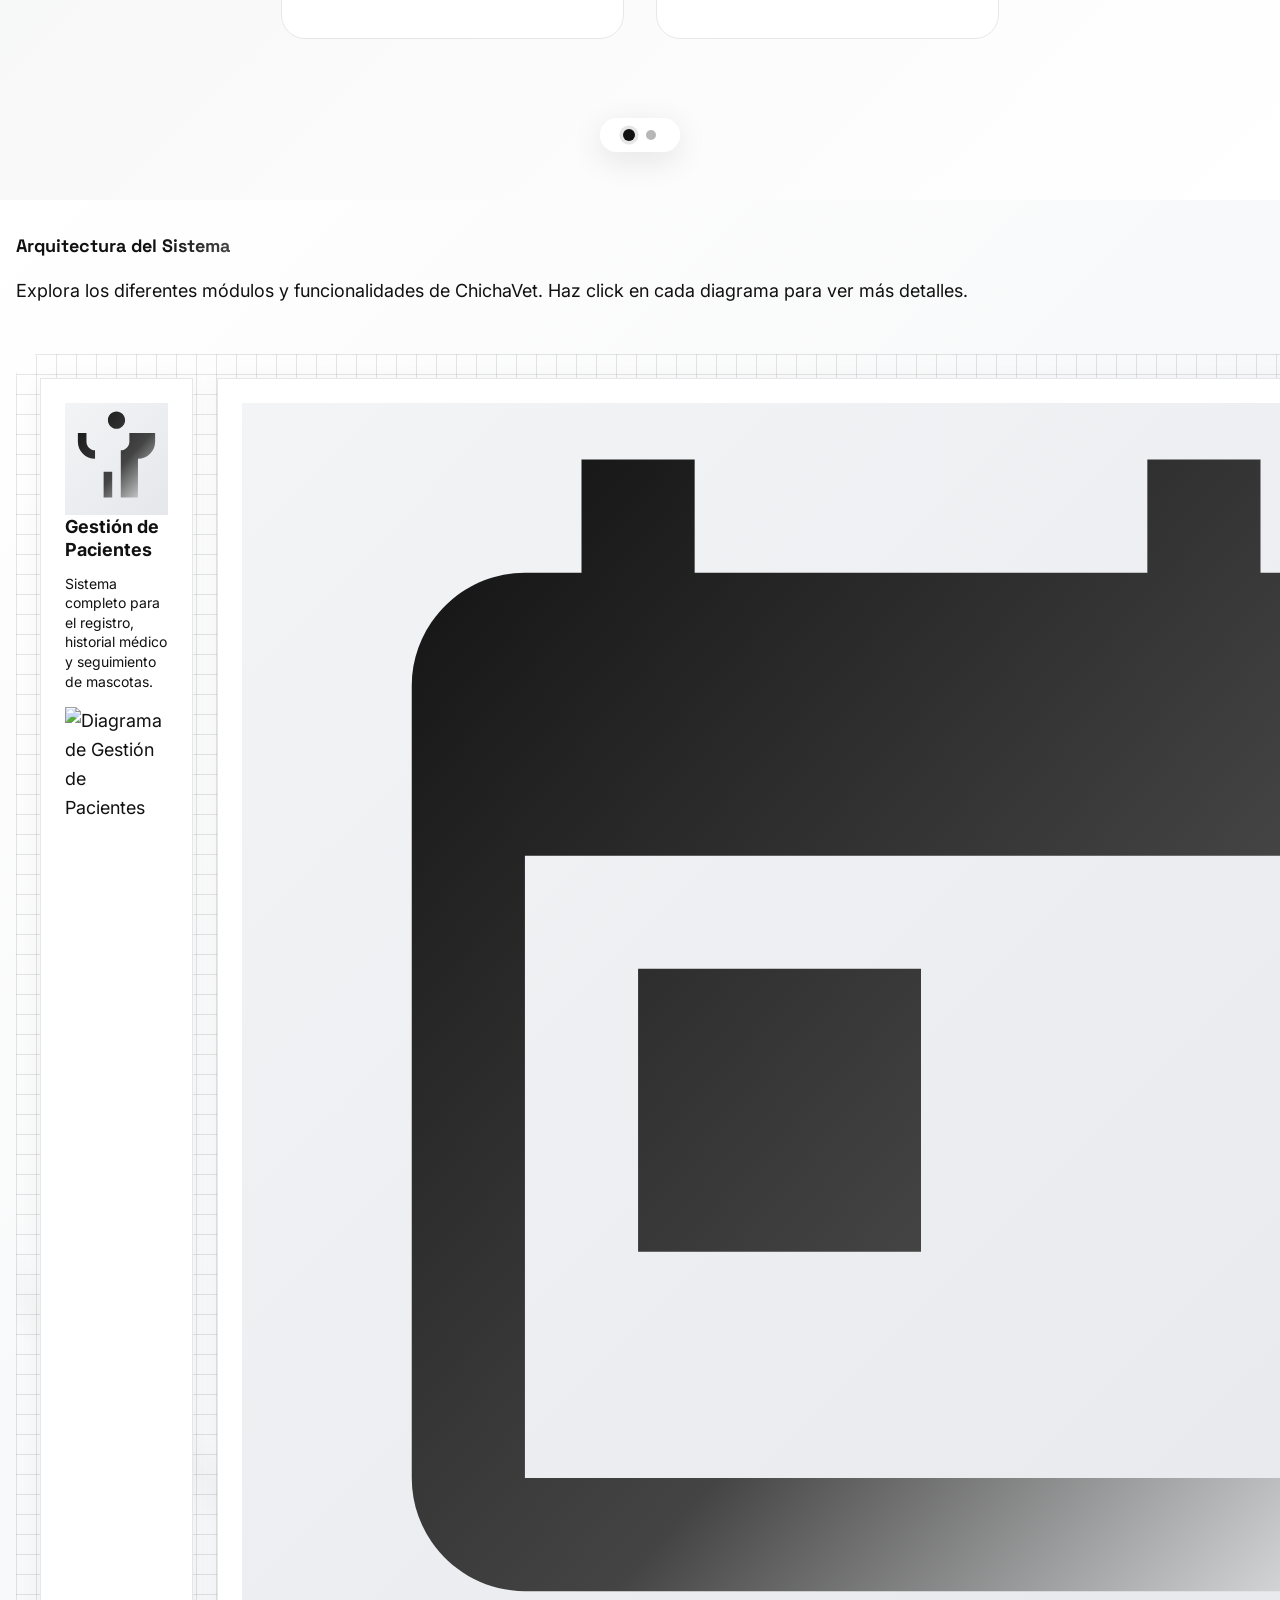
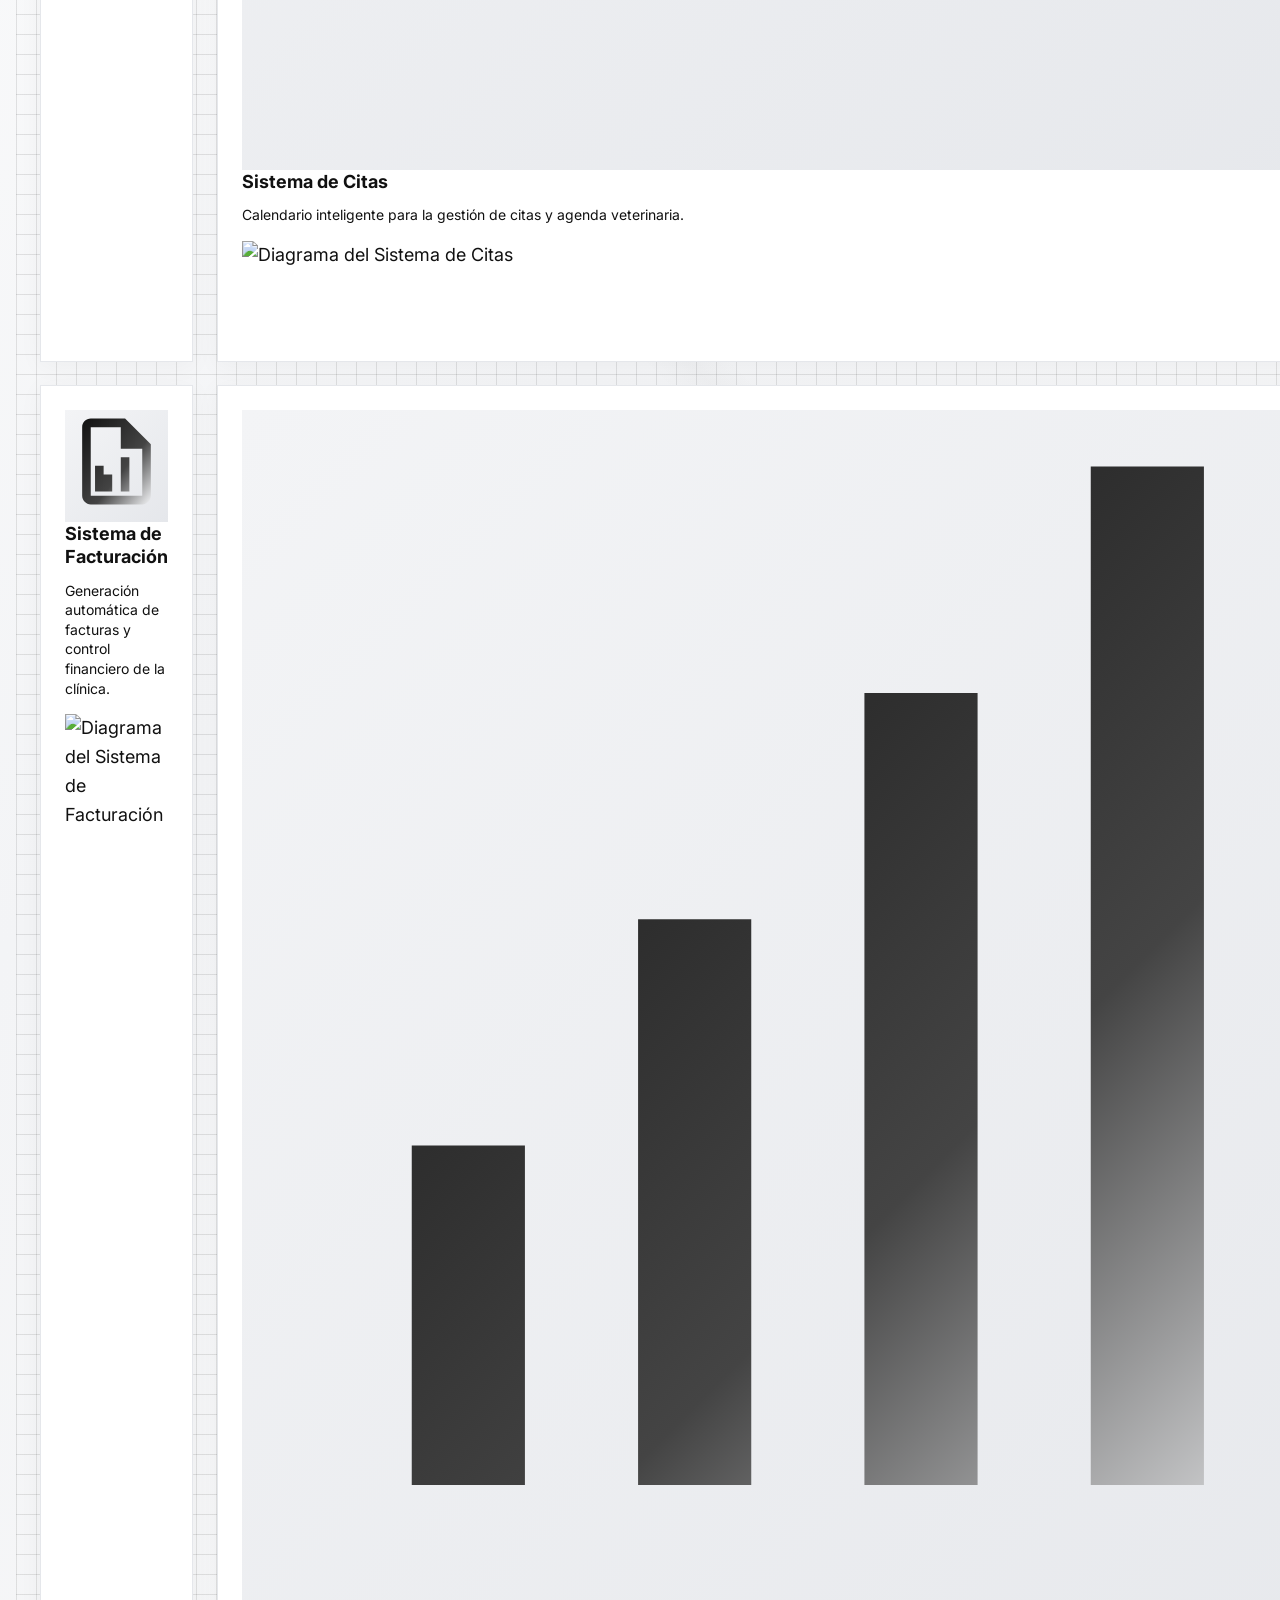
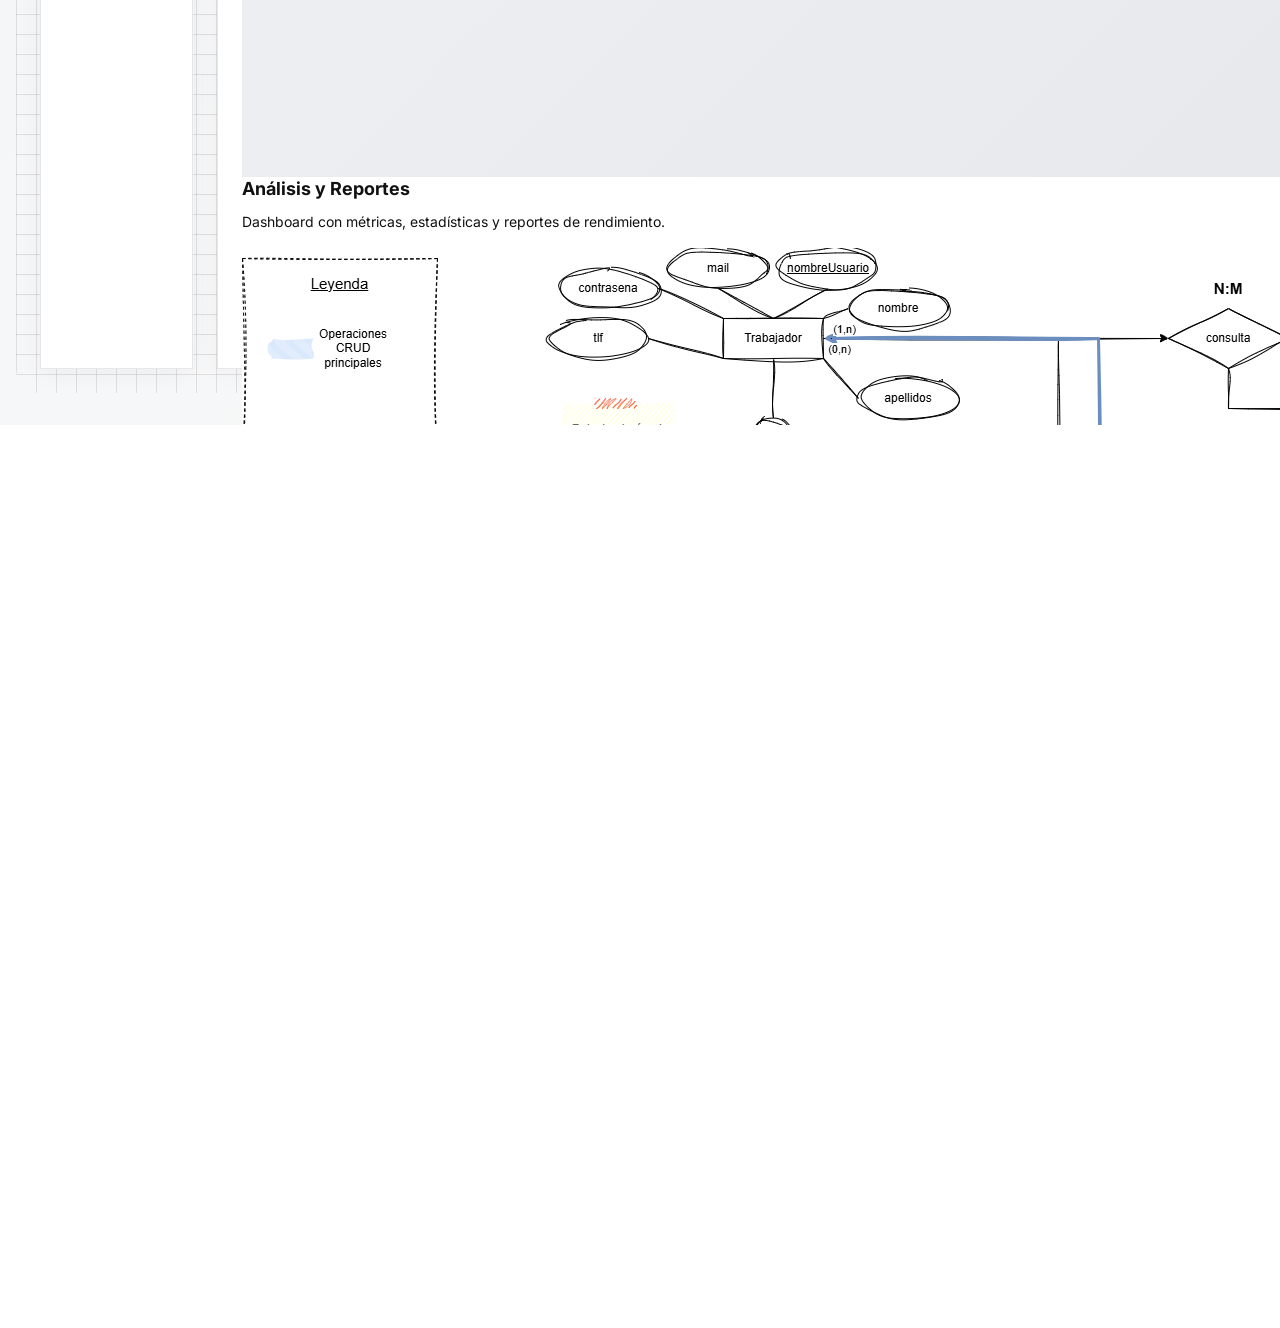
==== commit ed820c80: "CARRUSEL DE CONOCENOS" ====
--- a/laWeb.html
+++ b/laWeb.html
@@ -80,72 +80,147 @@
     </div>
   </section>
 
-  <!-- PÁGINA 2: Creadores Section -->
-  <section class="page-section creators-page creators-section" id="page-1">
-    <div class="container creators-container px-4 md:px-12">
-      <div class="text-center mb-16">
-        <h2 class="fade-in-up section-title text-3xl md:text-4xl font-bold mb-4 title-font text-gray-800">
-          Desarrollado por
-        </h2>
-        <p class="fade-in-up text-lg text-gray-600">Estudiantes de Ingeniería Informática</p>
+  <!-- PÁGINA 2: Carrusel de Equipo y Motivación -->
+  <section class="page-section carousel-page" id="page-1">
+    <div class="carousel-container">
+      <!-- Flechas de navegación del carrusel -->
+      <button class="carousel-arrow carousel-arrow-left" onclick="changeCarouselSlide(-1)">
+        <svg xmlns="http://www.w3.org/2000/svg" fill="none" viewBox="0 0 24 24" stroke="currentColor">
+          <path stroke-linecap="round" stroke-linejoin="round" stroke-width="2" d="M15 19l-7-7 7-7" />
+        </svg>
+      </button>
+      
+      <button class="carousel-arrow carousel-arrow-right" onclick="changeCarouselSlide(1)">
+        <svg xmlns="http://www.w3.org/2000/svg" fill="none" viewBox="0 0 24 24" stroke="currentColor">
+          <path stroke-linecap="round" stroke-linejoin="round" stroke-width="2" d="M9 5l7 7-7 7" />
+        </svg>
+      </button>
+
+      <!-- Indicadores del carrusel -->
+      <div class="carousel-indicators">
+        <div class="carousel-dot active" onclick="goToCarouselSlide(0)"></div>
+        <div class="carousel-dot" onclick="goToCarouselSlide(1)"></div>
       </div>
-      
-      <div class="grid grid-2 max-w-4xl mx-auto">
-        <!-- Creador 1 -->
-        <div class="fade-in-left creator-card">
-          <div class="creator-card-inner">
-            <div class="creator-avatar bg-gradient-to-br from-gray-300 to-gray-500" data-fallback="C1">
-              <img src="./res/creadores/C1.JPG" alt="Creador 1" class="creator-image" loading="eager" decoding="sync">
+
+      <!-- Slides del carrusel -->
+      <div class="carousel-slides">
+        <!-- Slide 1: Desarrollado por -->
+        <div class="carousel-slide active creators-slide">
+          <div class="container creators-container px-4 md:px-12">
+            <div class="text-center mb-16">
+              <h2 class="fade-in-up section-title text-3xl md:text-4xl font-bold mb-4 title-font text-gray-800">
+                Desarrollado por
+              </h2>
+              <p class="fade-in-up text-lg text-gray-600">Estudiantes de Ingeniería Informática</p>
             </div>
-            <div class="creator-info">
-              <h3 class="creator-name">Cristopher Torres Calderón</h3>
-              <p class="creator-role">Backend & Database</p>
-              <ul class="creator-skills">
-                <li>• Arquitectura del sistema</li>
-                <li>• Base de datos</li>
-                <li>• Desarrollo backend</li>
-              </ul>
-              <div class="creator-social">
-                <a href="https://github.com/creador1" class="social-icon github" target="_blank" rel="noopener">
-                  <svg xmlns="http://www.w3.org/2000/svg" viewBox="0 0 24 24" fill="currentColor">
-                    <path d="M12 0C5.374 0 0 5.373 0 12 0 17.302 3.438 21.8 8.207 23.387c.599.111.793-.261.793-.577v-2.234c-3.338.726-4.033-1.416-4.033-1.416-.546-1.387-1.333-1.756-1.333-1.756-1.089-.745.083-.729.083-.729 1.205.084 1.839 1.237 1.839 1.237 1.07 1.834 2.807 1.304 3.492.997.107-.775.418-1.305.762-1.604-2.665-.305-5.467-1.334-5.467-5.931 0-1.311.469-2.381 1.236-3.221-.124-.303-.535-1.524.117-3.176 0 0 1.008-.322 3.301 1.23A11.509 11.509 0 0112 5.803c1.02.005 2.047.138 3.006.404 2.291-1.552 3.297-1.23 3.297-1.23.653 1.653.242 2.874.118 3.176.77.84 1.235 1.911 1.235 3.221 0 4.609-2.807 5.624-5.479 5.921.43.372.823 1.102.823 2.222v3.293c0 .319.192.694.801.576C20.566 21.797 24 17.3 24 12c0-6.627-5.373-12-12-12z"/>
-                  </svg>
-                </a>
-                <a href="mailto:creador1@gmail.com" class="social-icon gmail">
-                  <svg xmlns="http://www.w3.org/2000/svg" viewBox="0 0 24 24" fill="currentColor">
-                    <path d="M24 5.457v13.909c0 .904-.732 1.636-1.636 1.636h-3.819V11.73L12 16.64l-6.545-4.91v9.273H1.636A1.636 1.636 0 0 1 0 19.366V5.457c0-.904.732-1.636 1.636-1.636h.91L12 10.09l9.454-6.269h.91c.904 0 1.636.732 1.636 1.636z"/>
-                  </svg>
-                </a>
+            
+            <div class="grid grid-2 max-w-4xl mx-auto">
+              <!-- Cristopher Torres Calderón -->
+              <div class="fade-in-left creator-card">
+                <div class="creator-card-inner">
+                  <div class="creator-avatar bg-gradient-to-br from-gray-300 to-gray-500" data-fallback="C1">
+                    <img src="./res/creadores/C1.JPG" alt="Cristopher Torres Calderón" class="creator-image" loading="eager" decoding="sync">
+                  </div>
+                  <div class="creator-info">
+                    <h3 class="creator-name">Cristopher Torres Calderón</h3>
+                    <p class="creator-role">Backend & Database</p>
+                    <ul class="creator-skills">
+                      <li>• Arquitectura del sistema</li>
+                      <li>• Base de datos</li>
+                      <li>• Desarrollo backend</li>
+                    </ul>
+                    <div class="creator-social">
+                      <a href="https://github.com/creador1" class="social-icon github" target="_blank" rel="noopener">
+                        <svg xmlns="http://www.w3.org/2000/svg" viewBox="0 0 24 24" fill="currentColor">
+                          <path d="M12 0C5.374 0 0 5.373 0 12 0 17.302 3.438 21.8 8.207 23.387c.599.111.793-.261.793-.577v-2.234c-3.338.726-4.033-1.416-4.033-1.416-.546-1.387-1.333-1.756-1.333-1.756-1.089-.745.083-.729.083-.729 1.205.084 1.839 1.237 1.839 1.237 1.07 1.834 2.807 1.304 3.492.997.107-.775.418-1.305.762-1.604-2.665-.305-5.467-1.334-5.467-5.931 0-1.311.469-2.381 1.236-3.221-.124-.303-.535-1.524.117-3.176 0 0 1.008-.322 3.301 1.23A11.509 11.509 0 0112 5.803c1.02.005 2.047.138 3.006.404 2.291-1.552 3.297-1.23 3.297-1.23.653 1.653.242 2.874.118 3.176.77.84 1.235 1.911 1.235 3.221 0 4.609-2.807 5.624-5.479 5.921.43.372.823 1.102.823 2.222v3.293c0 .319.192.694.801.576C20.566 21.797 24 17.3 24 12c0-6.627-5.373-12-12-12z"/>
+                        </svg>
+                      </a>
+                      <a href="mailto:creador1@gmail.com" class="social-icon gmail">
+                        <svg xmlns="http://www.w3.org/2000/svg" viewBox="0 0 24 24" fill="currentColor">
+                          <path d="M24 5.457v13.909c0 .904-.732 1.636-1.636 1.636h-3.819V11.73L12 16.64l-6.545-4.91v9.273H1.636A1.636 1.636 0 0 1 0 19.366V5.457c0-.904.732-1.636 1.636-1.636h.91L12 10.09l9.454-6.269h.91c.904 0 1.636.732 1.636 1.636z"/>
+                        </svg>
+                      </a>
+                    </div>
+                  </div>
+                </div>
+              </div>
+
+              <!-- Jorge Ayaviri Calle -->
+              <div class="fade-in-right creator-card">
+                <div class="creator-card-inner">
+                  <div class="creator-avatar bg-gradient-to-br from-gray-400 to-gray-600" data-fallback="C2">
+                    <img src="./res/creadores/C2.jpeg" alt="Jorge Ayaviri Calle" class="creator-image" loading="eager" decoding="sync">
+                  </div>
+                  <div class="creator-info">
+                    <h3 class="creator-name">Jorge Ayaviri Calle</h3>
+                    <p class="creator-role">Frontend & UX/UI Design</p>
+                    <ul class="creator-skills">
+                      <li>• Diseño de interfaz de usuario</li>
+                      <li>• Experiencia de usuario</li>
+                      <li>• Desarrollo frontend</li>
+                    </ul>
+                    <div class="creator-social">
+                      <a href="https://github.com/creador2" class="social-icon github" target="_blank" rel="noopener">
+                        <svg xmlns="http://www.w3.org/2000/svg" viewBox="0 0 24 24" fill="currentColor">
+                          <path d="M12 0C5.374 0 0 5.373 0 12 0 17.302 3.438 21.8 8.207 23.387c.599.111.793-.261.793-.577v-2.234c-3.338.726-4.033-1.416-4.033-1.416-.546-1.387-1.333-1.756-1.333-1.756-1.089-.745.083-.729.083-.729 1.205.084 1.839 1.237 1.839 1.237 1.07 1.834 2.807 1.304 3.492.997.107-.775.418-1.305.762-1.604-2.665-.305-5.467-1.334-5.467-5.931 0-1.311.469-2.381 1.236-3.221-.124-.303-.535-1.524.117-3.176 0 0 1.008-.322 3.301 1.23A11.509 11.509 0 0112 5.803c1.02.005 2.047.138 3.006.404 2.291-1.552 3.297-1.23 3.297-1.23.653 1.653.242 2.874.118 3.176.77.84 1.235 1.911 1.235 3.221 0 4.609-2.807 5.624-5.479 5.921.43.372.823 1.102.823 2.222v3.293c0 .319.192.694.801.576C20.566 21.797 24 17.3 24 12c0-6.627-5.373-12-12-12z"/>
+                        </svg>
+                      </a>
+                      <a href="mailto:creador2@gmail.com" class="social-icon gmail">
+                        <svg xmlns="http://www.w3.org/2000/svg" viewBox="0 0 24 24" fill="currentColor">
+                          <path d="M24 5.457v13.909c0 .904-.732 1.636-1.636 1.636h-3.819V11.73L12 16.64l-6.545-4.91v9.273H1.636A1.636 1.636 0 0 1 0 19.366V5.457c0-.904.732-1.636 1.636-1.636h.91L12 10.09l9.454-6.269h.91c.904 0 1.636.732 1.636 1.636z"/>
+                        </svg>
+                      </a>
+                    </div>
+                  </div>
+                </div>
               </div>
             </div>
           </div>
         </div>
 
-        <!-- Creador 2 -->
-        <div class="fade-in-right creator-card">
-          <div class="creator-card-inner">
-            <div class="creator-avatar bg-gradient-to-br from-gray-400 to-gray-600" data-fallback="C2">
-              <img src="./res/creadores/C2.jpeg" alt="Creador 2" class="creator-image" loading="eager" decoding="sync">
-            </div>
-            <div class="creator-info">
-              <h3 class="creator-name">Jorge Ayaviri Calle</h3>
-              <p class="creator-role">Frontend & UX/UI Design</p>
-              <ul class="creator-skills">
-                <li>• Diseño de interfaz de usuario</li>
-                <li>• Experiencia de usuario</li>
-                <li>• Desarrollo frontend</li>
-              </ul>
-              <div class="creator-social">
-                <a href="https://github.com/creador2" class="social-icon github" target="_blank" rel="noopener">
-                  <svg xmlns="http://www.w3.org/2000/svg" viewBox="0 0 24 24" fill="currentColor">
-                    <path d="M12 0C5.374 0 0 5.373 0 12 0 17.302 3.438 21.8 8.207 23.387c.599.111.793-.261.793-.577v-2.234c-3.338.726-4.033-1.416-4.033-1.416-.546-1.387-1.333-1.756-1.333-1.756-1.089-.745.083-.729.083-.729 1.205.084 1.839 1.237 1.839 1.237 1.07 1.834 2.807 1.304 3.492.997.107-.775.418-1.305.762-1.604-2.665-.305-5.467-1.334-5.467-5.931 0-1.311.469-2.381 1.236-3.221-.124-.303-.535-1.524.117-3.176 0 0 1.008-.322 3.301 1.23A11.509 11.509 0 0112 5.803c1.02.005 2.047.138 3.006.404 2.291-1.552 3.297-1.23 3.297-1.23.653 1.653.242 2.874.118 3.176.77.84 1.235 1.911 1.235 3.221 0 4.609-2.807 5.624-5.479 5.921.43.372.823 1.102.823 2.222v3.293c0 .319.192.694.801.576C20.566 21.797 24 17.3 24 12c0-6.627-5.373-12-12-12z"/>
-                  </svg>
-                </a>
-                <a href="mailto:creador2@gmail.com" class="social-icon gmail">
-                  <svg xmlns="http://www.w3.org/2000/svg" viewBox="0 0 24 24" fill="currentColor">
-                    <path d="M24 5.457v13.909c0 .904-.732 1.636-1.636 1.636h-3.819V11.73L12 16.64l-6.545-4.91v9.273H1.636A1.636 1.636 0 0 1 0 19.366V5.457c0-.904.732-1.636 1.636-1.636h.91L12 10.09l9.454-6.269h.91c.904 0 1.636.732 1.636 1.636z"/>
-                  </svg>
-                </a>
+        <!-- Slide 2: Nuestra motivación hacia los animales -->
+        <div class="carousel-slide motivation-slide">
+          <div class="motivation-background"></div>
+          <div class="motivation-overlay"></div>
+          <div class="container motivation-container px-4 md:px-12">
+            <div class="text-center motivation-content">
+              <h2 class="fade-in-up section-title text-3xl md:text-5xl font-bold mb-8 title-font text-white">
+                Nuestra <span class="motivation-gradient-text">Motivación</span>
+              </h2>
+              <p class="fade-in-up text-xl md:text-2xl text-white mb-12 max-w-3xl mx-auto leading-relaxed">
+                Hacia los animales que nos inspiran cada día
+              </p>
+              
+              <div class="motivation-grid fade-in-up">
+                <div class="motivation-card">
+                  <div class="motivation-icon">
+                    <svg xmlns="http://www.w3.org/2000/svg" viewBox="0 0 24 24" fill="currentColor">
+                      <path d="M12 21.35l-1.45-1.32C5.4 15.36 2 12.28 2 8.5 2 5.42 4.42 3 7.5 3c1.74 0 3.41.81 4.5 2.09C13.09 3.81 14.76 3 16.5 3 19.58 3 22 5.42 22 8.5c0 3.78-3.4 6.86-8.55 11.54L12 21.35z"/>
+                    </svg>
+                  </div>
+                  <h3>Amor por los animales</h3>
+                  <p>Cada mascota merece el mejor cuidado y atención veterinaria</p>
+                </div>
+                
+                <div class="motivation-card">
+                  <div class="motivation-icon">
+                    <svg xmlns="http://www.w3.org/2000/svg" viewBox="0 0 24 24" fill="currentColor">
+                      <path d="M12 2C6.48 2 2 6.48 2 12s4.48 10 10 10 10-4.48 10-10S17.52 2 12 2zm-2 15l-5-5 1.41-1.41L10 14.17l7.59-7.59L19 8l-9 9z"/>
+                    </svg>
+                  </div>
+                  <h3>Tecnología al servicio</h3>
+                  <p>Innovamos para mejorar la calidad de vida de las mascotas</p>
+                </div>
+                
+                <div class="motivation-card">
+                  <div class="motivation-icon">
+                    <svg xmlns="http://www.w3.org/2000/svg" viewBox="0 0 24 24" fill="currentColor">
+                      <path d="M12 2l3.09 6.26L22 9.27l-5 4.87 1.18 6.88L12 17.77l-6.18 3.25L7 14.14 2 9.27l6.91-1.01L12 2z"/>
+                    </svg>
+                  </div>
+                  <h3>Excelencia veterinaria</h3>
+                  <p>Facilitamos el trabajo de los profesionales veterinarios</p>
+                </div>
               </div>
             </div>
           </div>
@@ -157,25 +232,25 @@
   <!-- PÁGINA 3: Diagramas de la Aplicación -->
   <section class="page-section diagrams-page" id="page-2">
     <div class="container px-4 md:px-12">
-      <div class="text-center mb-20">
-        <h2 class="fade-in-up section-title text-3xl md:text-5xl font-bold mb-6 title-font">
+      <div class="text-center mb-12">
+        <h2 class="fade-in-up section-title md:text-4xl font-bold mb-4 title-font text-[40px]">
           Arquitectura del <span class="gradient-text">Sistema</span>
         </h2>
-        <p class="fade-in-up text-lg text-gray-600 max-w-2xl mx-auto">
+        <p class="fade-in-up text-base text-gray-600 max-w-2xl mx-auto">
           Explora los diferentes módulos y funcionalidades de ChichaVet. Haz click en cada diagrama para ver más detalles.
         </p>
       </div>
       
-      <div class="fade-in-up grid grid-3 grid-pattern p-8">
+      <div class="fade-in-up grid grid-3 grid-pattern p-6">
         <!-- Diagrama 1: Gestión de Pacientes -->
-        <div class="diagram-card card-gradient p-8 rounded-2xl" onclick="expandDiagram(this, 'pacientes')">
+        <div class="diagram-card card-gradient p-6 rounded-xl" onclick="expandDiagram(this, 'pacientes')">
           <button class="diagram-close-btn" onclick="event.stopPropagation(); closeDiagram(this.parentElement)">
             <svg xmlns="http://www.w3.org/2000/svg" fill="none" viewBox="0 0 24 24" stroke="currentColor">
               <path stroke-linecap="round" stroke-linejoin="round" stroke-width="2" d="M6 18L18 6M6 6l12 12" />
             </svg>
           </button>
-          <div class="w-12 h-12 rounded-lg gradient-bg flex items-center justify-center mb-6">
-            <svg xmlns="http://www.w3.org/2000/svg" class="h-6 w-6 icon-gradient-1" viewBox="0 0 24 24" stroke="none">
+          <div class="w-10 h-10 rounded-lg gradient-bg flex items-center justify-center mb-4">
+            <svg xmlns="http://www.w3.org/2000/svg" class="h-5 w-5 icon-gradient-1" viewBox="0 0 24 24" stroke="none">
               <defs>
                 <linearGradient id="icon-gradient-1" x1="0" y1="0" x2="1" y2="1">
                   <stop offset="0%" stop-color="#111" />
@@ -186,22 +261,22 @@
               <path d="M12 2C13.1 2 14 2.9 14 4C14 5.1 13.1 6 12 6C10.9 6 10 5.1 10 4C10 2.9 10.9 2 12 2ZM21 9V7L15 7V9C15 10.1 14.1 11 13 11V22H11V16H9V22H7V11C5.9 11 5 10.1 5 9V7H3V9C3 11.2 4.8 13 7 13V22H17V13C19.2 13 21 11.2 21 9Z" />
             </svg>
           </div>
-          <h3 class="text-xl font-bold mb-3">Gestión de Pacientes</h3>
-          <p class="text-gray-600 mb-4">Sistema completo para el registro, historial médico y seguimiento de mascotas.</p>
-          <div class="diagram-preview w-full h-32 bg-gray-100 rounded-lg mb-4 overflow-hidden">
+          <h3 class="text-lg font-bold mb-2">Gestión de Pacientes</h3>
+          <p class="text-gray-600 mb-3 text-sm">Sistema completo para el registro, historial médico y seguimiento de mascotas.</p>
+          <div class="diagram-preview w-full h-24 bg-gray-100 rounded-lg overflow-hidden">
             <img src="./diagramas/gestion-pacientes.png" alt="Diagrama de Gestión de Pacientes" class="w-full h-full object-cover hover:scale-105 transition-transform duration-300">
           </div>
         </div>
         
         <!-- Diagrama 2: Citas y Agenda -->
-        <div class="diagram-card card-gradient p-8 rounded-2xl" onclick="expandDiagram(this, 'citas')">
+        <div class="diagram-card card-gradient p-6 rounded-xl" onclick="expandDiagram(this, 'citas')">
           <button class="diagram-close-btn" onclick="event.stopPropagation(); closeDiagram(this.parentElement)">
             <svg xmlns="http://www.w3.org/2000/svg" fill="none" viewBox="0 0 24 24" stroke="currentColor">
               <path stroke-linecap="round" stroke-linejoin="round" stroke-width="2" d="M6 18L18 6M6 6l12 12" />
             </svg>
           </button>
-          <div class="w-12 h-12 rounded-lg gradient-bg flex items-center justify-center mb-6">
-            <svg xmlns="http://www.w3.org/2000/svg" class="h-6 w-6 icon-gradient-2" viewBox="0 0 24 24" stroke="none">
+          <div class="w-10 h-10 rounded-lg gradient-bg flex items-center justify-center mb-4">
+            <svg xmlns="http://www.w3.org/2000/svg" class="h-5 w-5 icon-gradient-2" viewBox="0 0 24 24" stroke="none">
               <defs>
                 <linearGradient id="icon-gradient-2" x1="0" y1="0" x2="1" y2="1">
                   <stop offset="0%" stop-color="#111" />
@@ -212,22 +287,22 @@
               <path d="M19 3H18V1H16V3H8V1H6V3H5C3.9 3 3 3.9 3 5V19C3 20.1 3.9 21 5 21H19C20.1 21 21 20.1 21 19V5C21 3.9 20.1 3 19 3ZM19 19H5V8H19V19ZM7 10H12V15H7V10Z" />
             </svg>
           </div>
-          <h3 class="text-xl font-bold mb-3">Sistema de Citas</h3>
-          <p class="text-gray-600 mb-4">Calendario inteligente para la gestión de citas y agenda veterinaria.</p>
-          <div class="diagram-preview w-full h-32 bg-gray-100 rounded-lg mb-4 overflow-hidden">
+          <h3 class="text-lg font-bold mb-2">Sistema de Citas</h3>
+          <p class="text-gray-600 mb-3 text-sm">Calendario inteligente para la gestión de citas y agenda veterinaria.</p>
+          <div class="diagram-preview w-full h-24 bg-gray-100 rounded-lg overflow-hidden">
             <img src="./diagramas/sistema-citas.png" alt="Diagrama del Sistema de Citas" class="w-full h-full object-cover hover:scale-105 transition-transform duration-300">
           </div>
         </div>
         
         <!-- Diagrama 3: Inventario -->
-        <div class="diagram-card card-gradient p-8 rounded-2xl" onclick="expandDiagram(this, 'inventario')">
+        <div class="diagram-card card-gradient p-6 rounded-xl" onclick="expandDiagram(this, 'inventario')">
           <button class="diagram-close-btn" onclick="event.stopPropagation(); closeDiagram(this.parentElement)">
             <svg xmlns="http://www.w3.org/2000/svg" fill="none" viewBox="0 0 24 24" stroke="currentColor">
               <path stroke-linecap="round" stroke-linejoin="round" stroke-width="2" d="M6 18L18 6M6 6l12 12" />
             </svg>
           </button>
-          <div class="w-12 h-12 rounded-lg gradient-bg flex items-center justify-center mb-6">
-            <svg xmlns="http://www.w3.org/2000/svg" class="h-6 w-6 icon-gradient-3" viewBox="0 0 24 24" stroke="none">
+          <div class="w-10 h-10 rounded-lg gradient-bg flex items-center justify-center mb-4">
+            <svg xmlns="http://www.w3.org/2000/svg" class="h-5 w-5 icon-gradient-3" viewBox="0 0 24 24" stroke="none">
               <defs>
                 <linearGradient id="icon-gradient-3" x1="0" y1="0" x2="1" y2="1">
                   <stop offset="0%" stop-color="#111" />
@@ -238,22 +313,22 @@
               <path d="M12 2L2 7V10C2 16 6 20.9 12 22C18 20.9 22 16 22 10V7L12 2ZM12 4.3L19 8V10C19 15.1 16.2 19.1 12 20C7.8 19.1 5 15.1 5 10V8L12 4.3Z" />
             </svg>
           </div>
-          <h3 class="text-xl font-bold mb-3">Control de Inventario</h3>
-          <p class="text-gray-600 mb-4">Gestión de medicamentos, suministros y control de stock automático.</p>
-          <div class="diagram-preview w-full h-32 bg-gray-100 rounded-lg mb-4 overflow-hidden">
+          <h3 class="text-lg font-bold mb-2">Control de Inventario</h3>
+          <p class="text-gray-600 mb-3 text-sm">Gestión de medicamentos, suministros y control de stock automático.</p>
+          <div class="diagram-preview w-full h-24 bg-gray-100 rounded-lg overflow-hidden">
             <img src="./diagramas/control-inventario.png" alt="Diagrama de Control de Inventario" class="w-full h-full object-cover hover:scale-105 transition-transform duration-300">
           </div>
         </div>
         
         <!-- Diagrama 4: Facturación -->
-        <div class="diagram-card card-gradient p-8 rounded-2xl" onclick="expandDiagram(this, 'facturacion')">
+        <div class="diagram-card card-gradient p-6 rounded-xl" onclick="expandDiagram(this, 'facturacion')">
           <button class="diagram-close-btn" onclick="event.stopPropagation(); closeDiagram(this.parentElement)">
             <svg xmlns="http://www.w3.org/2000/svg" fill="none" viewBox="0 0 24 24" stroke="currentColor">
               <path stroke-linecap="round" stroke-linejoin="round" stroke-width="2" d="M6 18L18 6M6 6l12 12" />
             </svg>
           </button>
-          <div class="w-12 h-12 rounded-lg gradient-bg flex items-center justify-center mb-6">
-            <svg xmlns="http://www.w3.org/2000/svg" class="h-6 w-6 icon-gradient-4" viewBox="0 0 24 24" stroke="none">
+          <div class="w-10 h-10 rounded-lg gradient-bg flex items-center justify-center mb-4">
+            <svg xmlns="http://www.w3.org/2000/svg" class="h-5 w-5 icon-gradient-4" viewBox="0 0 24 24" stroke="none">
               <defs>
                 <linearGradient id="icon-gradient-4" x1="0" y1="0" x2="1" y2="1">
                   <stop offset="0%" stop-color="#111" />
@@ -264,22 +339,22 @@
               <path d="M14 2H6C4.9 2 4 2.9 4 4V20C4 21.1 4.9 22 6 22H18C19.1 22 20 21.1 20 20V8L14 2ZM18 20H6V4H13V9H18V20ZM9 13V19H7V13H9ZM15 11V19H13V11H15ZM11 15V19H9V15H11Z" />
             </svg>
           </div>
-          <h3 class="text-xl font-bold mb-3">Sistema de Facturación</h3>
-          <p class="text-gray-600 mb-4">Generación automática de facturas y control financiero de la clínica.</p>
-          <div class="diagram-preview w-full h-32 bg-gray-100 rounded-lg mb-4 overflow-hidden">
+          <h3 class="text-lg font-bold mb-2">Sistema de Facturación</h3>
+          <p class="text-gray-600 mb-3 text-sm">Generación automática de facturas y control financiero de la clínica.</p>
+          <div class="diagram-preview w-full h-24 bg-gray-100 rounded-lg overflow-hidden">
             <img src="./diagramas/sistema-facturacion.png" alt="Diagrama del Sistema de Facturación" class="w-full h-full object-cover hover:scale-105 transition-transform duration-300">
           </div>
         </div>
         
         <!-- Diagrama 5: Reportes -->
-        <div class="diagram-card card-gradient p-8 rounded-2xl" onclick="expandDiagram(this, 'reportes')">
+        <div class="diagram-card card-gradient p-6 rounded-xl" onclick="expandDiagram(this, 'reportes')">
           <button class="diagram-close-btn" onclick="event.stopPropagation(); closeDiagram(this.parentElement)">
             <svg xmlns="http://www.w3.org/2000/svg" fill="none" viewBox="0 0 24 24" stroke="currentColor">
               <path stroke-linecap="round" stroke-linejoin="round" stroke-width="2" d="M6 18L18 6M6 6l12 12" />
             </svg>
           </button>
-          <div class="w-12 h-12 rounded-lg gradient-bg flex items-center justify-center mb-6">
-            <svg xmlns="http://www.w3.org/2000/svg" class="h-6 w-6 icon-gradient-5" viewBox="0 0 24 24" stroke="none">
+          <div class="w-10 h-10 rounded-lg gradient-bg flex items-center justify-center mb-4">
+            <svg xmlns="http://www.w3.org/2000/svg" class="h-5 w-5 icon-gradient-5" viewBox="0 0 24 24" stroke="none">
               <defs>
                 <linearGradient id="icon-gradient-5" x1="0" y1="0" x2="1" y2="1">
                   <stop offset="0%" stop-color="#111" />
@@ -290,22 +365,22 @@
               <path d="M3 13H5V19H3V13ZM7 9H9V19H7V9ZM11 5H13V19H11V5ZM15 1H17V19H15V1ZM19 9H21V19H19V9Z" />
             </svg>
           </div>
-          <h3 class="text-xl font-bold mb-3">Análisis y Reportes</h3>
-          <p class="text-gray-600 mb-4">Dashboard con métricas, estadísticas y reportes de rendimiento.</p>
-          <div class="diagram-preview w-full h-32 bg-gray-100 rounded-lg mb-4 overflow-hidden">
+          <h3 class="text-lg font-bold mb-2">Análisis y Reportes</h3>
+          <p class="text-gray-600 mb-3 text-sm">Dashboard con métricas, estadísticas y reportes de rendimiento.</p>
+          <div class="diagram-preview w-full h-24 bg-gray-100 rounded-lg overflow-hidden">
             <img src="./res/diagramas/Diagrama_E-R.png" alt="Diagrama de Análisis y Reportes" class="w-full h-full object-cover hover:scale-105 transition-transform duration-300">
           </div>
         </div>
         
         <!-- Diagrama 6: Base de Datos -->
-        <div class="diagram-card card-gradient p-8 rounded-2xl" onclick="expandDiagram(this, 'database')">
+        <div class="diagram-card card-gradient p-6 rounded-xl" onclick="expandDiagram(this, 'database')">
           <button class="diagram-close-btn" onclick="event.stopPropagation(); closeDiagram(this.parentElement)">
             <svg xmlns="http://www.w3.org/2000/svg" fill="none" viewBox="0 0 24 24" stroke="currentColor">
               <path stroke-linecap="round" stroke-linejoin="round" stroke-width="2" d="M6 18L18 6M6 6l12 12" />
             </svg>
           </button>
-          <div class="w-12 h-12 rounded-lg gradient-bg flex items-center justify-center mb-6">
-            <svg xmlns="http://www.w3.org/2000/svg" class="h-6 w-6 icon-gradient-6" viewBox="0 0 24 24" stroke="none">
+          <div class="w-10 h-10 rounded-lg gradient-bg flex items-center justify-center mb-4">
+            <svg xmlns="http://www.w3.org/2000/svg" class="h-5 w-5 icon-gradient-6" viewBox="0 0 24 24" stroke="none">
               <defs>
                 <linearGradient id="icon-gradient-6" x1="0" y1="0" x2="1" y2="1">
                   <stop offset="0%" stop-color="#111" />
@@ -316,9 +391,9 @@
               <path d="M12 3C7.58 3 4 4.79 4 7S7.58 11 12 11 20 9.21 20 7 16.42 3 12 3ZM4 9V12C4 14.21 7.58 16 12 16S20 14.21 20 12V9C20 11.21 16.42 13 12 13S4 11.21 4 9ZM4 14V17C4 19.21 7.58 21 12 21S20 19.21 20 17V14C20 16.21 16.42 18 12 18S4 16.21 4 14Z" />
             </svg>
           </div>
-          <h3 class="text-xl font-bold mb-3">Arquitectura de Datos</h3>
-          <p class="text-gray-600 mb-4">Estructura de base de datos y relaciones entre entidades del sistema.</p>
-          <div class="diagram-preview w-full h-32 bg-gray-100 rounded-lg mb-4 overflow-hidden">
+          <h3 class="text-lg font-bold mb-2">Arquitectura de Datos</h3>
+          <p class="text-gray-600 mb-3 text-sm">Estructura de base de datos y relaciones entre entidades del sistema.</p>
+          <div class="diagram-preview w-full h-24 bg-gray-100 rounded-lg overflow-hidden">
             <img src="./diagramas/arquitectura-datos.png" alt="Diagrama de Arquitectura de Datos" class="w-full h-full object-cover hover:scale-105 transition-transform duration-300">
           </div>
         </div>
@@ -331,6 +406,10 @@
     let videoTimer = null;
     let currentPage = 0;
     const totalPages = 3;
+    
+    // Variables del carrusel
+    let currentCarouselSlide = 0;
+    const totalCarouselSlides = 2;
 
     // Función para scroll a página específica con feedback
     function scrollToPage(pageIndex) {
@@ -339,6 +418,11 @@
         // Mostrar feedback visual
         showNavigationBlockedFeedback();
         return;
+      }
+      
+      // Si estamos saliendo de la página 2 (carrusel) o entrando a ella, resetear carrusel
+      if (currentPage === 1 || pageIndex === 1) {
+        resetCarouselToFirstSlide();
       }
       
       const page = document.getElementById(`page-${pageIndex}`);
@@ -356,6 +440,169 @@
         }, 300);
       }
     }
+
+    // Función para resetear el carrusel al primer slide
+    function resetCarouselToFirstSlide() {
+      if (currentCarouselSlide !== 0) {
+        const slides = document.querySelectorAll('.carousel-slide');
+        const carouselSlides = document.querySelector('.carousel-slides');
+        const dots = document.querySelectorAll('.carousel-dot');
+        
+        // Remover clases activas del slide actual
+        if (slides[currentCarouselSlide]) {
+          slides[currentCarouselSlide].classList.remove('active');
+        }
+        if (dots[currentCarouselSlide]) {
+          dots[currentCarouselSlide].classList.remove('active');
+        }
+        
+        // Resetear al primer slide
+        currentCarouselSlide = 0;
+        
+        // Aplicar transformación instantánea (sin animación para que sea imperceptible)
+        if (carouselSlides) {
+          carouselSlides.style.transition = 'none';
+          carouselSlides.style.transform = 'translateX(0%)';
+          
+          // Restaurar la transición después de un frame
+          setTimeout(() => {
+            carouselSlides.style.transition = 'transform 0.8s cubic-bezier(0.4, 0, 0.2, 1)';
+          }, 50);
+        }
+        
+        // Activar el primer slide y dot
+        if (slides[0]) {
+          slides[0].classList.add('active');
+        }
+        if (dots[0]) {
+          dots[0].classList.add('active');
+        }
+      }
+    }
+
+    // Funciones del carrusel
+    function changeCarouselSlide(direction) {
+      const slides = document.querySelectorAll('.carousel-slide');
+      const carouselSlides = document.querySelector('.carousel-slides');
+      const dots = document.querySelectorAll('.carousel-dot');
+      
+      // Remover clases activas
+      slides[currentCarouselSlide].classList.remove('active');
+      dots[currentCarouselSlide].classList.remove('active');
+      
+      // Calcular nuevo slide
+      currentCarouselSlide += direction;
+      
+      // Wrap around
+      if (currentCarouselSlide >= totalCarouselSlides) {
+        currentCarouselSlide = 0;
+      } else if (currentCarouselSlide < 0) {
+        currentCarouselSlide = totalCarouselSlides - 1;
+      }
+      
+      // Aplicar transformación con animación suave
+      const translateX = -currentCarouselSlide * 50;
+      carouselSlides.style.transform = `translateX(${translateX}%)`;
+      
+      // Añadir animaciones de entrada siguiendo el patrón TikTok
+      setTimeout(() => {
+        slides[currentCarouselSlide].classList.add('active');
+        dots[currentCarouselSlide].classList.add('active');
+        
+        // Animación de entrada según dirección
+        if (direction > 0) {
+          slides[currentCarouselSlide].classList.add('slide-in-right');
+        } else {
+          slides[currentCarouselSlide].classList.add('slide-in-left');
+        }
+        
+        // Limpiar clases de animación después
+        setTimeout(() => {
+          slides.forEach(slide => {
+            slide.classList.remove('slide-in-right', 'slide-in-left');
+          });
+        }, 800);
+      }, 100);
+    }
+    
+    function goToCarouselSlide(slideIndex) {
+      const direction = slideIndex > currentCarouselSlide ? 1 : -1;
+      const steps = Math.abs(slideIndex - currentCarouselSlide);
+      
+      for (let i = 0; i < steps; i++) {
+        setTimeout(() => {
+          changeCarouselSlide(direction);
+        }, i * 100);
+      }
+    }
+
+    // Control del carrusel con teclado (solo cuando estamos en la página 2)
+    document.addEventListener('keydown', (e) => {
+      // Si el video está reproduciéndose, solo permitir Escape para cerrarlo
+      if (videoPlaying) {
+        if (e.key === 'Escape') {
+          e.preventDefault();
+          closeVideo();
+        }
+        return;
+      }
+      
+      // Si estamos en la página 2 (carrusel), permitir navegación lateral
+      if (currentPage === 1) {
+        switch(e.key) {
+          case 'ArrowLeft':
+            e.preventDefault();
+            changeCarouselSlide(-1);
+            break;
+          case 'ArrowRight':
+            e.preventDefault();
+            changeCarouselSlide(1);
+            break;
+        }
+      }
+      
+      // Controles normales de navegación entre páginas
+      switch(e.key) {
+        case 'ArrowDown':
+        case 'PageDown':
+          e.preventDefault();
+          if (currentPage < totalPages - 1) {
+            // Si estamos saliendo de la página 2 o yendo a ella, resetear carrusel
+            if (currentPage === 1 || currentPage + 1 === 1) {
+              resetCarouselToFirstSlide();
+            }
+            scrollToPage(currentPage + 1);
+          }
+          break;
+        case 'ArrowUp':
+        case 'PageUp':
+          e.preventDefault();
+          if (currentPage > 0) {
+            // Si estamos saliendo de la página 2 o yendo a ella, resetear carrusel
+            if (currentPage === 1 || currentPage - 1 === 1) {
+              resetCarouselToFirstSlide();
+            }
+            scrollToPage(currentPage - 1);
+          }
+          break;
+        case 'Home':
+          e.preventDefault();
+          // Si estamos en la página 2, resetear carrusel antes de ir al inicio
+          if (currentPage === 1) {
+            resetCarouselToFirstSlide();
+          }
+          scrollToPage(0);
+          break;
+        case 'End':
+          e.preventDefault();
+          // Si estamos en la página 2, resetear carrusel antes de ir al final
+          if (currentPage === 1) {
+            resetCarouselToFirstSlide();
+          }
+          scrollToPage(totalPages - 1);
+          break;
+      }
+    });
 
     // Actualizar indicadores activos
     function updateActiveIndicators(activeIndex) {
@@ -396,6 +643,11 @@
         
         if (scrollPosition >= pageTop && scrollPosition < pageBottom) {
           if (currentPage !== index) {
+            // Si estamos cambiando de página y la página anterior o nueva es la 2 (carrusel), resetear
+            if (currentPage === 1 || index === 1) {
+              resetCarouselToFirstSlide();
+            }
+            
             updateActiveIndicators(index);
             currentPage = index;
             
@@ -441,48 +693,16 @@
       }
     }, { passive: false });
 
-    // Control con teclado
-    document.addEventListener('keydown', (e) => {
-      // Si el video está reproduciéndose, solo permitir Escape para cerrarlo
-      if (videoPlaying) {
-        if (e.key === 'Escape') {
-          e.preventDefault();
-          closeVideo();
-        }
-        return; // No permitir otros controles de teclado mientras el video está activo
-      }
-      
-      // Controles normales de navegación
-      switch(e.key) {
-        case 'ArrowDown':
-        case 'PageDown':
-          e.preventDefault();
-          if (currentPage < totalPages - 1) {
-            scrollToPage(currentPage + 1);
-          }
-          break;
-        case 'ArrowUp':
-        case 'PageUp':
-          e.preventDefault();
-          if (currentPage > 0) {
-            scrollToPage(currentPage - 1);
-          }
-          break;
-        case 'Home':
-          e.preventDefault();
-          scrollToPage(0);
-          break;
-        case 'End':
-          e.preventDefault();
-          scrollToPage(totalPages - 1);
-          break;
-      }
-    });
-
     // Inicializar animaciones en la primera página
     document.addEventListener('DOMContentLoaded', () => {
       const firstPage = document.getElementById('page-0');
       firstPage.classList.add('in-view');
+      
+      // Inicializar el primer slide del carrusel
+      const firstCarouselSlide = document.querySelector('.carousel-slide');
+      if (firstCarouselSlide) {
+        firstCarouselSlide.classList.add('active');
+      }
     });
 
     // Función para habilitar/deshabilitar navegación
--- a/styles.css
+++ b/styles.css
@@ -636,26 +636,32 @@
   transition: all 0.6s cubic-bezier(0.4, 0, 0.2, 1);
   cursor: pointer;
   position: relative;
+  padding: 1.5rem !important;
+  min-height: auto;
+  transform: translateZ(0);
+  will-change: transform;
 }
 
 .diagram-card:hover {
-  transform: translateY(-8px);
+  transform: translateY(-8px) translateZ(0);
   box-shadow: 0 20px 40px rgba(17, 17, 17, 0.12);
 }
 
 .diagram-card.expanded {
-  position: fixed;
-  top: 50%;
-  left: 50%;
-  transform: translate(-50%, -50%) scale(1.02);
+  position: fixed !important;
+  top: 2.5vh !important;
+  left: 50% !important;
+  transform: translateX(-50%) !important;
   z-index: 1000;
-  width: 98vw;
-  height: 95vh;
+  width: 95vw !important;
+  height: 95vh !important;
   border-radius: 1.5rem;
   max-width: 1400px;
   max-height: 900px;
   box-shadow: 0 25px 50px rgba(0, 0, 0, 0.3);
   transition: all 0.6s cubic-bezier(0.4, 0, 0.2, 1);
+  pointer-events: auto;
+  cursor: default;
 }
 
 .diagram-card.expanded .diagram-preview {
@@ -684,11 +690,14 @@
   transition: all 0.4s cubic-bezier(0.4, 0, 0.2, 1);
   backdrop-filter: blur(8px);
   -webkit-backdrop-filter: blur(8px);
+  cursor: pointer;
+  pointer-events: none;
 }
 
 .diagram-overlay.active {
   opacity: 1;
   visibility: visible;
+  pointer-events: auto;
 }
 
 .grid-pattern {
@@ -698,6 +707,8 @@
   background-size: 20px 20px;
   border-radius: 1.5rem;
   position: relative;
+  padding: 1.5rem !important;
+  gap: 1.5rem;
 }
 
 .grid-pattern::before {
@@ -771,15 +782,18 @@
   }
   
   .diagram-card.expanded {
-    width: 98vw;
-    height: 95vh;
+    top: 2.5vh !important;
+    left: 2.5vw !important;
+    width: 95vw !important;
+    height: 95vh !important;
     border-radius: 1.25rem;
-    max-width: none;
-    max-height: none;
+    max-width: 800px;
+    max-height: 600px;
+    transform: none !important;
   }
   
   .diagram-card.expanded .diagram-preview {
-    height: 80% !important;
+    height: 75% !important;
   }
   
   .diagram-close-btn {
@@ -812,14 +826,19 @@
   }
   
   .diagram-card.expanded {
-    width: 300vw;
-    height: 250vh;
+    top: 2.5vh !important;
+    left: 2.5vw !important;
+    width: 95vw !important;
+    height: 95vh !important;
     border-radius: 1rem;
     padding: 1rem;
+    max-width: 600px;
+    max-height: 700px;
+    transform: none !important;
   }
   
   .diagram-card.expanded .diagram-preview {
-    height: 85% !important;
+    height: 75% !important;
   }
   
   .diagram-close-btn {
@@ -932,6 +951,173 @@
 /* Diagramas section como página */
 .diagrams-page {
   background: linear-gradient(135deg, var(--white) 0%, var(--gray-light) 50%, var(--light) 100%);
+  padding: 2rem 0;
+}
+
+.diagrams-page .container {
+  max-width: 1400px;
+  margin: 0 auto;
+}
+
+.diagrams-page .text-center {
+  margin-bottom: 3rem;
+}
+
+.diagrams-page .section-title {
+  font-size: 3rem;
+  margin-bottom: 1rem;
+}
+
+.diagrams-page .fade-in-up {
+  font-size: 1.125rem;
+  line-height: 1.6;
+}
+
+/* Diagram Cards - Tamaños más compactos */
+.diagram-card {
+  transition: all 0.6s cubic-bezier(0.4, 0, 0.2, 1);
+  cursor: pointer;
+  position: relative;
+  padding: 1.5rem !important;
+  min-height: auto;
+}
+
+.diagram-card:hover {
+  transform: translateY(-8px);
+  box-shadow: 0 20px 40px rgba(17, 17, 17, 0.12);
+}
+
+/* Iconos más pequeños */
+.diagram-card .w-12 {
+  width: 2.5rem;
+  height: 2.5rem;
+  margin-bottom: 1rem;
+}
+
+.diagram-card .h-6 {
+  width: 1.25rem;
+  height: 1.25rem;
+}
+
+/* Títulos más compactos */
+.diagram-card h3 {
+  font-size: 1.125rem;
+  margin-bottom: 0.75rem;
+  line-height: 1.3;
+}
+
+/* Descripciones más pequeñas */
+.diagram-card p {
+  font-size: 0.875rem;
+  margin-bottom: 1rem;
+  line-height: 1.4;
+}
+
+/* Preview de diagramas más pequeño */
+.diagram-preview {
+  height: 6rem !important;
+  margin-bottom: 0 !important;
+}
+
+/* Grid más compacto */
+.grid-pattern {
+  padding: 1.5rem !important;
+  gap: 1.5rem;
+}
+
+.grid-3 {
+  grid-template-columns: repeat(3, 1fr);
+  gap: 1.5rem;
+}
+
+/* Responsive mejorado para página 3 */
+@media (max-width: 1200px) {
+  .diagrams-page .container {
+    max-width: 1200px;
+    padding: 0 2rem;
+  }
+  
+  .grid-3 {
+    gap: 1.25rem;
+  }
+  
+  .diagram-card {
+    padding: 1.25rem !important;
+  }
+  
+  .diagrams-page .section-title {
+    font-size: 2.75rem;
+  }
+}
+
+@media (max-width: 968px) {
+  .grid-3 {
+    grid-template-columns: repeat(2, 1fr);
+    gap: 1.5rem;
+  }
+  
+  .diagrams-page .section-title {
+    font-size: 2.5rem;
+  }
+}
+
+@media (max-width: 768px) {
+  .grid-3 {
+    grid-template-columns: 1fr;
+    gap: 1.25rem;
+  }
+  
+  .diagrams-page .container {
+    padding: 0 1rem;
+  }
+  
+  .diagrams-page .section-title {
+    font-size: 2.25rem;
+  }
+  
+  .diagrams-page .text-center {
+    margin-bottom: 2rem;
+  }
+  
+  .grid-pattern {
+    padding: 1rem !important;
+  }
+  
+  .diagram-card {
+    padding: 1rem !important;
+  }
+  
+  .diagram-preview {
+    height: 5rem !important;
+  }
+}
+
+@media (max-width: 480px) {
+  .diagrams-page .section-title {
+    font-size: 2rem;
+  }
+  
+  .diagram-card h3 {
+    font-size: 1rem;
+  }
+  
+  .diagram-card p {
+    font-size: 0.8rem;
+  }
+  
+  .diagram-card .w-12 {
+    width: 2rem;
+    height: 2rem;
+  }
+  
+  .diagram-card .h-6 {
+    width: 1rem;
+    height: 1rem;
+  }
+  
+  .diagram-preview {
+    height: 4rem !important;
+  }
 }
 
 /* Indicador de scroll lateral */
@@ -982,10 +1168,10 @@
   transform: translateX(-50%);
   z-index: 100;
   display: flex;
-  gap: 1rem;
+  gap: 0.75rem;
   background: rgba(255, 255, 255, 0.9);
-  padding: 1rem 2rem;
-  border-radius: 3rem;
+  padding: 0.75rem 1.5rem;
+  border-radius: 2rem;
   backdrop-filter: blur(10px);
   box-shadow: 0 8px 32px rgba(17, 17, 17, 0.1);
   transition: all 0.3s ease;
@@ -998,12 +1184,13 @@
 }
 
 .page-nav-btn {
-  padding: 0.75rem 1.5rem;
+  padding: 0.625rem 1.25rem;
   background: transparent;
-  border: 2px solid var(--gray);
-  border-radius: 2rem;
+  border: 1.5px solid var(--gray);
+  border-radius: 1.5rem;
   color: var(--primary);
   font-weight: 600;
+  font-size: 0.875rem;
   cursor: pointer;
   transition: all 0.3s ease;
 }
@@ -1161,4 +1348,359 @@
 
 .social-icon:hover svg {
   transform: scale(1.1);
+}
+
+/* Sistema de Carrusel - Página 2 */
+.carousel-page {
+  background: linear-gradient(135deg, var(--gray-light) 0%, var(--light) 50%, var(--white) 100%);
+  position: relative;
+  overflow: hidden;
+}
+
+.carousel-container {
+  position: relative;
+  width: 100%;
+  height: 100vh;
+  overflow: hidden;
+}
+
+.carousel-slides {
+  display: flex;
+  width: 200%;
+  height: 100%;
+  transition: transform 0.8s cubic-bezier(0.4, 0, 0.2, 1);
+}
+
+.carousel-slide {
+  width: 50%;
+  height: 100%;
+  display: flex;
+  align-items: center;
+  justify-content: center;
+  opacity: 0;
+  transform: translateX(20px);
+  transition: all 0.8s cubic-bezier(0.4, 0, 0.2, 1);
+}
+
+.carousel-slide.active {
+  opacity: 1;
+  transform: translateX(0);
+}
+
+/* Flechas de navegación del carrusel */
+.carousel-arrow {
+  position: absolute;
+  top: 50%;
+  transform: translateY(-50%);
+  z-index: 100;
+  width: 3rem;
+  height: 3rem;
+  background: rgba(255, 255, 255, 0.9);
+  border: 2px solid var(--gray);
+  border-radius: 50%;
+  display: flex;
+  align-items: center;
+  justify-content: center;
+  cursor: pointer;
+  transition: all 0.3s cubic-bezier(0.4, 0, 0.2, 1);
+  backdrop-filter: blur(10px);
+  box-shadow: 0 8px 32px rgba(17, 17, 17, 0.1);
+}
+
+.carousel-arrow:hover {
+  background: var(--white);
+  border-color: var(--accent);
+  transform: translateY(-50%) scale(1.1);
+  box-shadow: 0 12px 40px rgba(17, 17, 17, 0.15);
+}
+
+.carousel-arrow-left {
+  left: 1.5rem;
+}
+
+.carousel-arrow-right {
+  right: 1.5rem;
+}
+
+.carousel-arrow svg {
+  width: 1.25rem;
+  height: 1.25rem;
+  color: var(--primary);
+  transition: all 0.3s ease;
+}
+
+.carousel-arrow:hover svg {
+  color: var(--accent);
+  transform: scale(1.1);
+}
+
+/* Indicadores del carrusel */
+.carousel-indicators {
+  position: absolute;
+  bottom: 3rem;
+  left: 50%;
+  transform: translateX(-50%);
+  z-index: 100;
+  display: flex;
+  gap: 0.75rem;
+  background: rgba(255, 255, 255, 0.9);
+  padding: 0.75rem 1.5rem;
+  border-radius: 2rem;
+  backdrop-filter: blur(10px);
+  box-shadow: 0 8px 32px rgba(17, 17, 17, 0.1);
+}
+
+.carousel-dot {
+  width: 0.625rem;
+  height: 0.625rem;
+  border-radius: 50%;
+  background: rgba(17, 17, 17, 0.3);
+  cursor: pointer;
+  transition: all 0.3s ease;
+  border: 2px solid transparent;
+}
+
+.carousel-dot.active {
+  background: var(--primary);
+  transform: scale(1.2);
+  box-shadow: 0 0 0 3px rgba(17, 17, 17, 0.1);
+}
+
+.carousel-dot:hover {
+  background: var(--accent);
+  transform: scale(1.1);
+}
+
+/* Slide de creadores (mantener estilos existentes) */
+.creators-slide {
+  background: linear-gradient(135deg, var(--gray-light) 0%, var(--light) 50%, var(--white) 100%);
+}
+
+/* Slide de motivación */
+.motivation-slide {
+  position: relative;
+  background: linear-gradient(135deg, #2d5016 0%, #3d6b1f 50%, #4a7c23 100%);
+}
+
+.motivation-background {
+  position: absolute;
+  top: 0;
+  left: 0;
+  right: 0;
+  bottom: 0;
+  background: 
+    url('https://images.unsplash.com/photo-1441974231531-c6227db76b6e?ixlib=rb-4.0.3&auto=format&fit=crop&w=2000&q=80') center/cover,
+    linear-gradient(135deg, rgba(45, 80, 22, 0.8) 0%, rgba(61, 107, 31, 0.7) 50%, rgba(74, 124, 35, 0.8) 100%);
+  background-blend-mode: overlay;
+  z-index: 1;
+}
+
+.motivation-overlay {
+  position: absolute;
+  top: 0;
+  left: 0;
+  right: 0;
+  bottom: 0;
+  background: 
+    radial-gradient(circle at 30% 20%, rgba(255, 255, 255, 0.1) 0%, transparent 50%),
+    radial-gradient(circle at 70% 80%, rgba(255, 255, 255, 0.05) 0%, transparent 50%);
+  z-index: 2;
+}
+
+.motivation-container {
+  position: relative;
+  z-index: 3;
+}
+
+.motivation-content {
+  max-width: 1000px;
+  margin: 0 auto;
+}
+
+.motivation-gradient-text {
+  background: linear-gradient(90deg, #a7f3d0, #6ee7b7, #34d399);
+  -webkit-background-clip: text;
+  background-clip: text;
+  color: transparent;
+  text-shadow: 0 0 30px rgba(52, 211, 153, 0.3);
+}
+
+/* Grid de motivación */
+.motivation-grid {
+  display: grid;
+  grid-template-columns: repeat(auto-fit, minmax(300px, 1fr));
+  gap: 2rem;
+  max-width: 900px;
+  margin: 0 auto;
+}
+
+.motivation-card {
+  background: rgba(255, 255, 255, 0.1);
+  backdrop-filter: blur(20px);
+  border: 1px solid rgba(255, 255, 255, 0.2);
+  border-radius: 1.5rem;
+  padding: 2rem;
+  text-align: center;
+  transition: all 0.4s cubic-bezier(0.4, 0, 0.2, 1);
+  transform: translateY(0);
+}
+
+.motivation-card:hover {
+  transform: translateY(-10px);
+  background: rgba(255, 255, 255, 0.15);
+  border-color: rgba(255, 255, 255, 0.3);
+  box-shadow: 0 20px 40px rgba(0, 0, 0, 0.2);
+}
+
+.motivation-icon {
+  width: 4rem;
+  height: 4rem;
+  background: rgba(255, 255, 255, 0.2);
+  border-radius: 50%;
+  display: flex;
+  align-items: center;
+  justify-content: center;
+  margin: 0 auto 1.5rem;
+  transition: all 0.3s ease;
+}
+
+.motivation-card:hover .motivation-icon {
+  background: rgba(255, 255, 255, 0.3);
+  transform: scale(1.1) rotate(5deg);
+}
+
+.motivation-icon svg {
+  width: 2rem;
+  height: 2rem;
+  color: white;
+}
+
+.motivation-card h3 {
+  font-size: 1.25rem;
+  font-weight: bold;
+  color: white;
+  margin-bottom: 1rem;
+  font-family: 'Space Grotesk', sans-serif;
+}
+
+.motivation-card p {
+  color: rgba(255, 255, 255, 0.9);
+  line-height: 1.6;
+}
+
+/* Animaciones de entrada para el carrusel */
+@keyframes slideInFromRight {
+  from {
+    opacity: 0;
+    transform: translateX(100px);
+  }
+  to {
+    opacity: 1;
+    transform: translateX(0);
+  }
+}
+
+@keyframes slideInFromLeft {
+  from {
+    opacity: 0;
+    transform: translateX(-100px);
+  }
+  to {
+    opacity: 1;
+    transform: translateX(0);
+  }
+}
+
+.carousel-slide.slide-in-right {
+  animation: slideInFromRight 0.8s cubic-bezier(0.4, 0, 0.2, 1) forwards;
+}
+
+.carousel-slide.slide-in-left {
+  animation: slideInFromLeft 0.8s cubic-bezier(0.4, 0, 0.2, 1) forwards;
+}
+
+/* Responsive para carrusel */
+@media (max-width: 768px) {
+  .carousel-arrow {
+    width: 2.5rem;
+    height: 2.5rem;
+  }
+  
+  .carousel-arrow svg {
+    width: 1rem;
+    height: 1rem;
+  }
+  
+  .carousel-arrow-left {
+    left: 1rem;
+  }
+  
+  .carousel-arrow-right {
+    right: 1rem;
+  }
+  
+  .carousel-indicators {
+    bottom: 2rem;
+    padding: 0.625rem 1.25rem;
+  }
+  
+  .motivation-grid {
+    grid-template-columns: 1fr;
+    gap: 1.5rem;
+  }
+  
+  .motivation-card {
+    padding: 1.5rem;
+  }
+  
+  .page-nav {
+    padding: 0.625rem 1.25rem;
+    gap: 0.5rem;
+  }
+  
+  .page-nav-btn {
+    padding: 0.5rem 1rem;
+    font-size: 0.8rem;
+  }
+}
+
+@media (max-width: 480px) {
+  .carousel-arrow {
+    width: 2.25rem;
+    height: 2.25rem;
+  }
+  
+  .carousel-arrow svg {
+    width: 0.875rem;
+    height: 0.875rem;
+  }
+  
+  .carousel-indicators {
+    bottom: 1.5rem;
+    padding: 0.5rem 1rem;
+  }
+  
+  .motivation-card {
+    padding: 1.25rem;
+  }
+  
+  .motivation-icon {
+    width: 3rem;
+    height: 3rem;
+  }
+  
+  .motivation-icon svg {
+    width: 1.5rem;
+    height: 1.5rem;
+  }
+  
+  .page-nav {
+    padding: 0.5rem 1rem;
+    gap: 0.375rem;
+  }
+  
+  .page-nav-btn {
+    padding: 0.375rem 0.75rem;
+    font-size: 0.75rem;
+  }
 } 
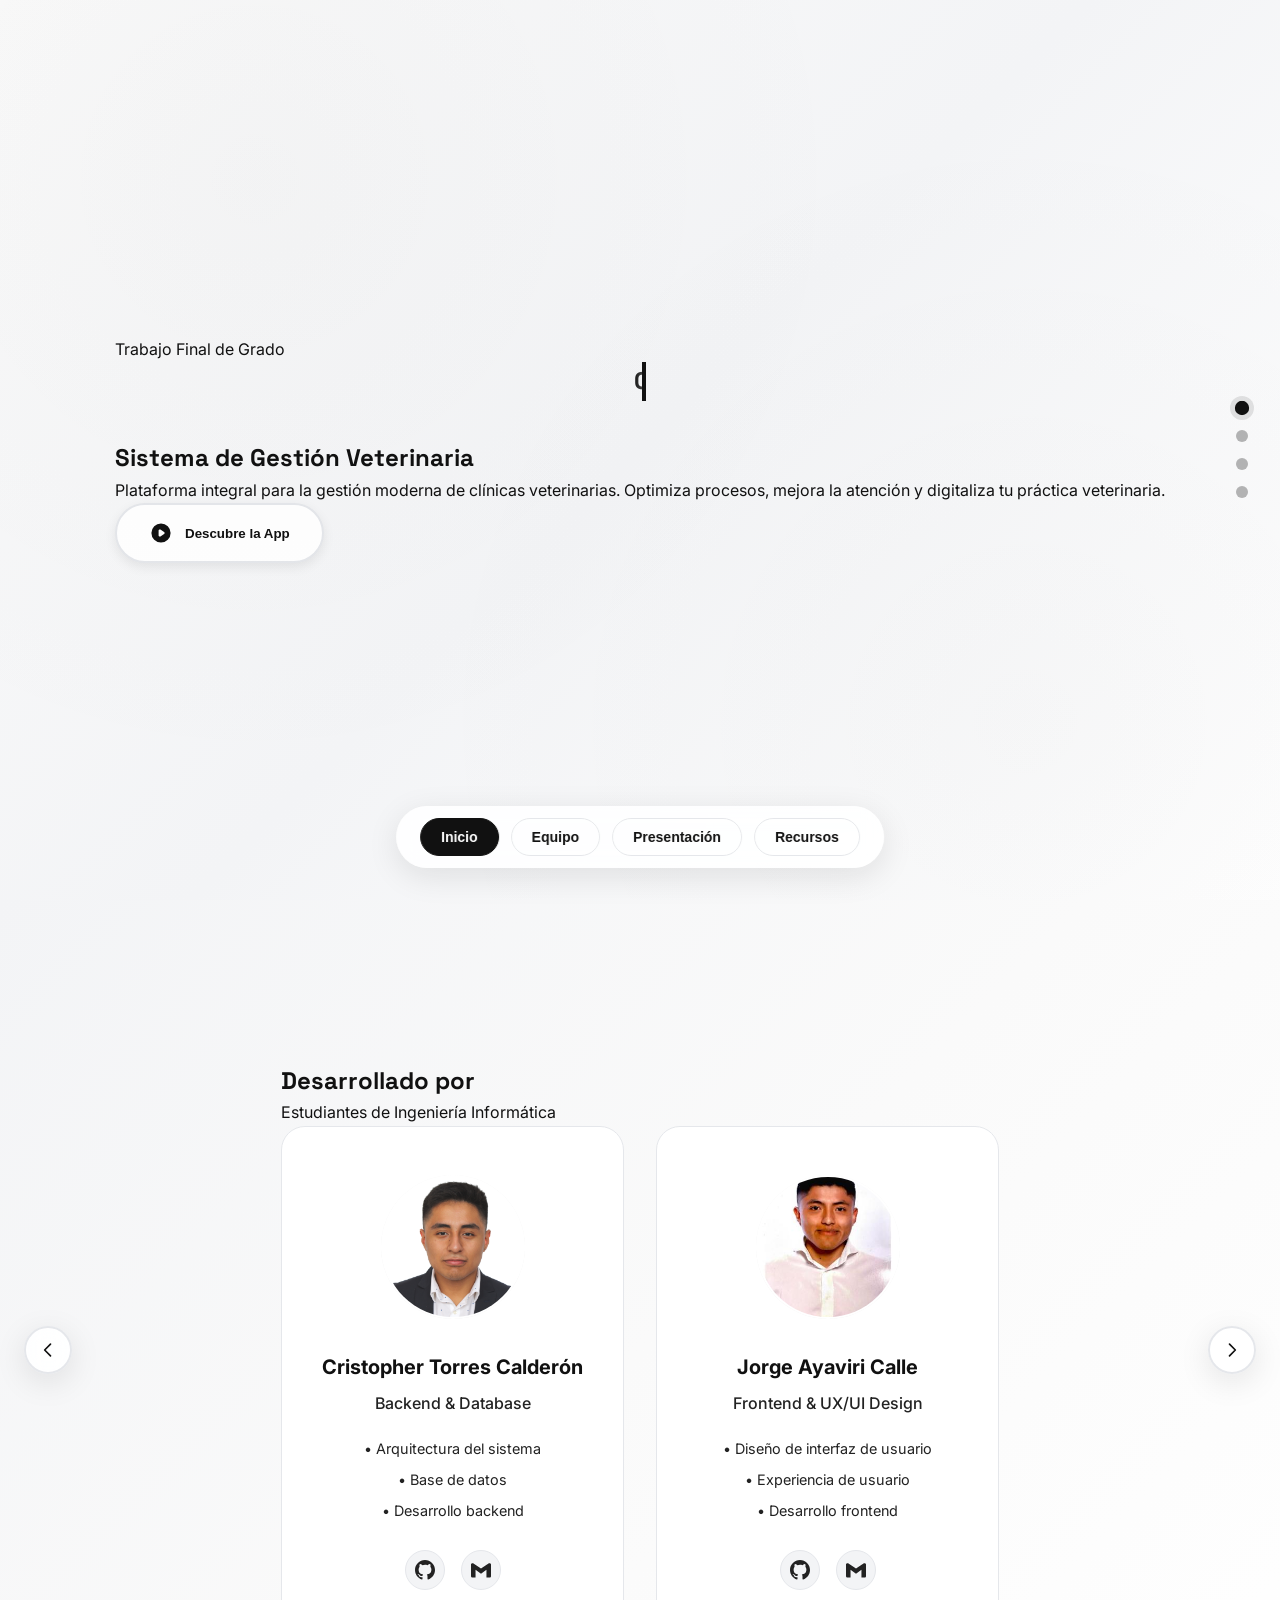
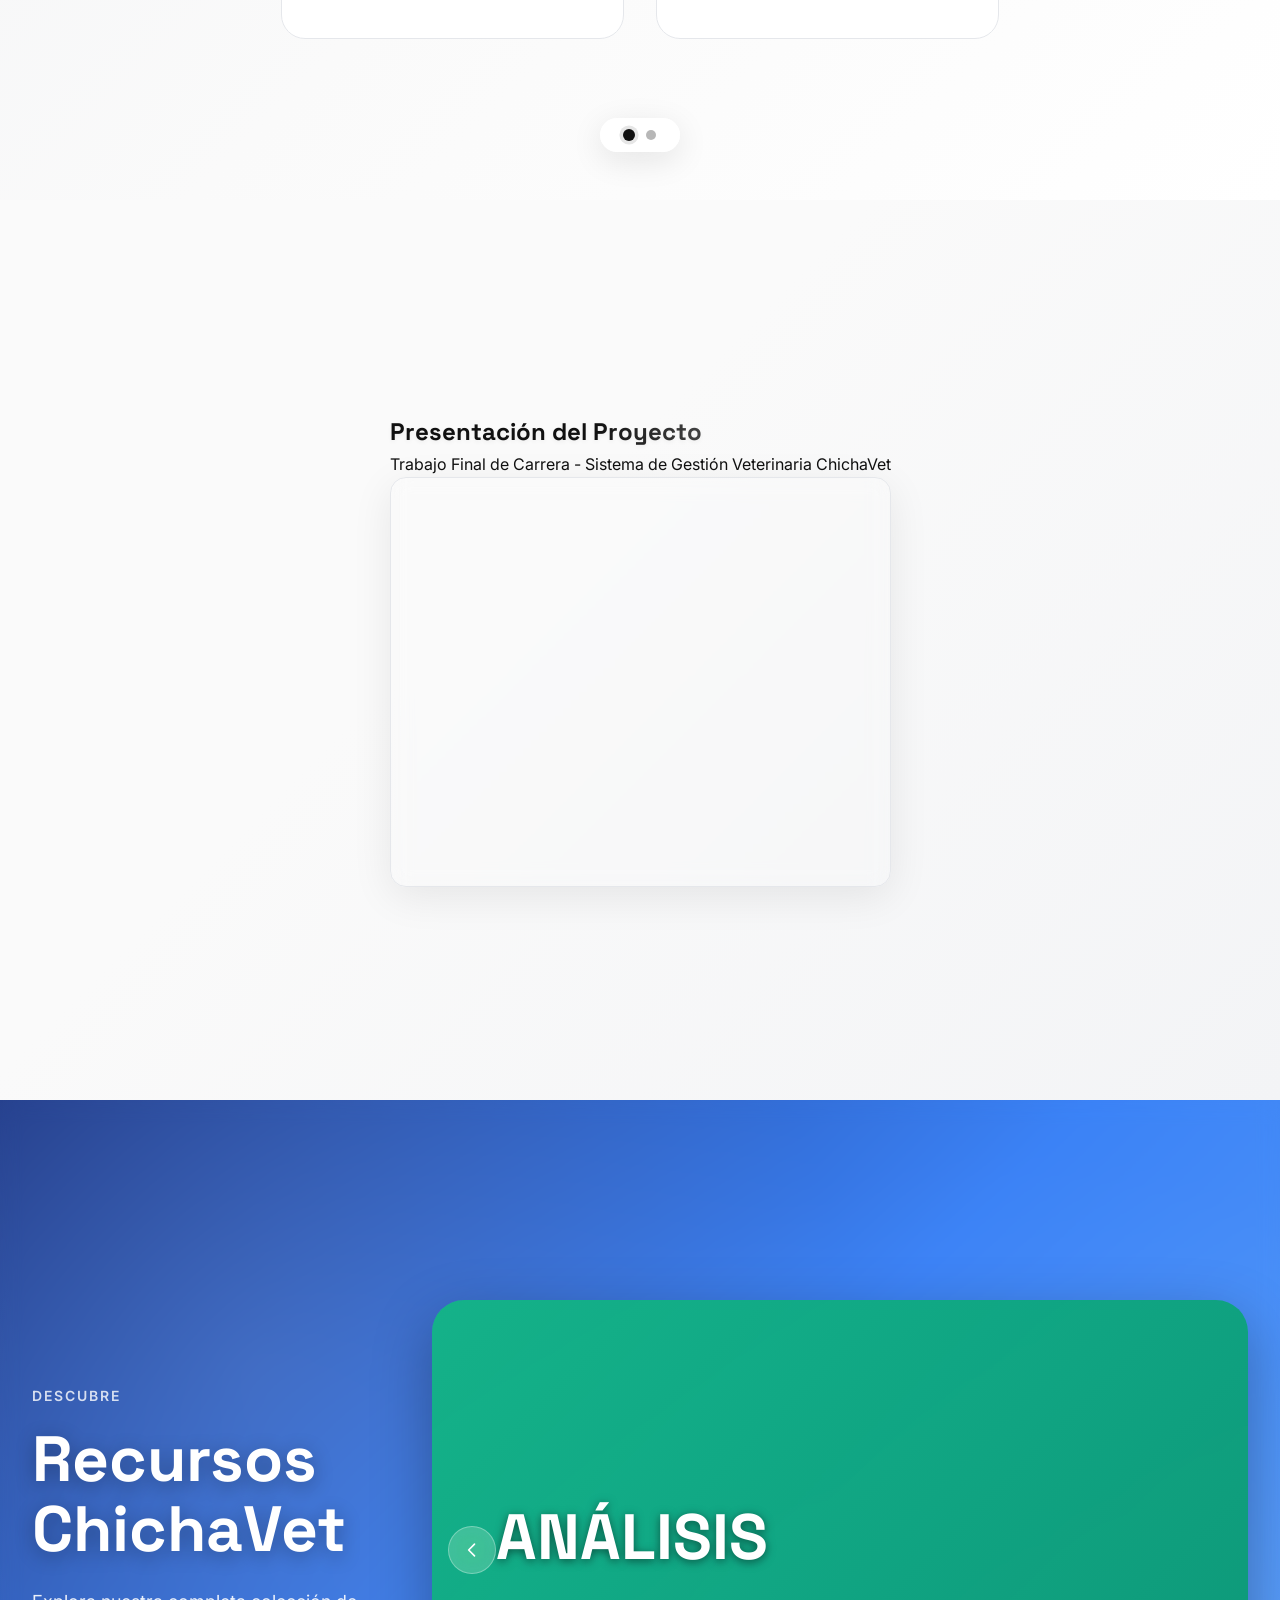
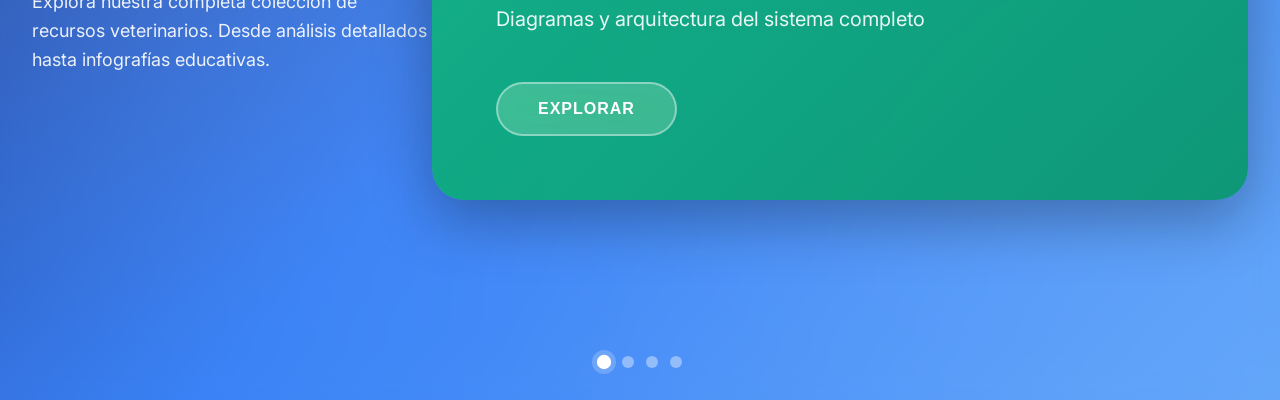
==== commit c2f24003: "cambios FUNCIONALES" ====
--- a/laWeb.html
+++ b/laWeb.html
@@ -9,14 +9,12 @@
   <link rel="stylesheet" href="styles.css">
 </head>
 <body>
-  <!-- Overlay para diagramas expandidos -->
-  <div class="diagram-overlay" id="diagramOverlay"></div>
-
   <!-- Indicador de scroll lateral -->
   <div class="scroll-indicator">
     <div class="scroll-dot active" onclick="scrollToPage(0)" title="Inicio"></div>
     <div class="scroll-dot" onclick="scrollToPage(1)" title="Desarrolladores"></div>
-    <div class="scroll-dot" onclick="scrollToPage(2)" title="Arquitectura"></div>
+    <div class="scroll-dot" onclick="scrollToPage(2)" title="Presentación"></div>
+    <div class="scroll-dot" onclick="scrollToPage(3)" title="Arquitectura"></div>
   </div>
 
   <!-- Indicador de navegación bloqueada -->
@@ -29,387 +27,421 @@
   <div class="page-nav">
     <button class="page-nav-btn active" onclick="scrollToPage(0)">Inicio</button>
     <button class="page-nav-btn" onclick="scrollToPage(1)">Equipo</button>
-    <button class="page-nav-btn" onclick="scrollToPage(2)">Sistema</button>
+    <button class="page-nav-btn" onclick="scrollToPage(2)">Presentación</button>
+    <button class="page-nav-btn" onclick="scrollToPage(3)">Recursos</button>
   </div>
 
-  <!-- PÁGINA 1: Hero Section -->
-  <section class="page-section hero-page" id="page-0">
-    <div class="container px-4 md:px-12">
-      <div class="hero-content text-center">
-        <div class="fade-in-up inline-block px-6 py-2 rounded-full bg-white border border-gray-300 text-sm font-medium mb-8">
-          <span class="text-gray-600">Trabajo Final de Grado</span>
-        </div>
-        <h1 class="fade-in-up hero-title text-5xl md:text-7xl font-bold mb-8 leading-tight title-font">
-          <span class="gradient-text">ChichaVet</span><br>
-          <span class="hero-subtitle text-4xl md:text-5xl text-gray-600">Sistema de Gestión Veterinaria</span>
-        </h1>
-        <p class="fade-in-up text-xl md:text-2xl text-gray-500 mb-12 max-w-3xl mx-auto">
-          Plataforma integral para la gestión moderna de clínicas veterinarias. 
-          Optimiza procesos, mejora la atención y digitaliza tu práctica veterinaria.
-        </p>
-        
-        <!-- Controles del Video -->
-        <div class="video-controls fade-in-up mb-8">
-          <button class="discover-btn" onclick="toggleVideo()">
-            <svg class="play-icon" xmlns="http://www.w3.org/2000/svg" viewBox="0 0 20 20" fill="currentColor">
-              <path fill-rule="evenodd" d="M10 18a8 8 0 100-16 8 8 0 000 16zM9.555 7.168A1 1 0 008 8v4a1 1 0 001.555.832l3-2a1 1 0 000-1.664l-3-2z" clip-rule="evenodd" />
-            </svg>
-            <span id="discoverText">Descubre la App</span>
-          </button>
+  <!-- Container principal con efecto sticky -->
+  <div class="relative">
+    <!-- PÁGINA 1: Hero Section -->
+    <section class="sticky top-0 h-screen page-section hero-page" id="page-0">
+      <div class="container px-4 md:px-12 h-full flex items-center justify-center">
+        <div class="hero-content text-center">
+          <div class="fade-in-up inline-block px-6 py-2 rounded-full bg-white border border-gray-300 text-sm font-medium mb-8">
+            <span class="text-gray-600">Trabajo Final de Grado</span>
+          </div>
+          <h1 class="fade-in-up hero-title text-5xl md:text-7xl font-bold mb-8 leading-tight title-font">
+            <div style="display: flex; justify-content: center;">
+              <span class="gradient-text typing-effect">ChichaVet</span>
+            </div>
+            <br>
+            <span class="hero-subtitle text-4xl md:text-5xl text-gray-600">Sistema de Gestión Veterinaria</span>
+          </h1>
+          <p class="fade-in-up text-xl md:text-2xl text-gray-500 mb-12 max-w-3xl mx-auto">
+            Plataforma integral para la gestión moderna de clínicas veterinarias. 
+            Optimiza procesos, mejora la atención y digitaliza tu práctica veterinaria.
+          </p>
+          
+          <!-- Controles del Video -->
+          <div class="video-controls fade-in-up mb-8">
+            <button class="discover-btn" onclick="toggleVideo()">
+              <svg class="play-icon" xmlns="http://www.w3.org/2000/svg" viewBox="0 0 20 20" fill="currentColor">
+                <path fill-rule="evenodd" d="M10 18a8 8 0 100-16 8 8 0 000 16zM9.555 7.168A1 1 0 008 8v4a1 1 0 001.555.832l3-2a1 1 0 000-1.664l-3-2z" clip-rule="evenodd" />
+              </svg>
+              <span id="discoverText">Descubre la App</span>
+            </button>
+          </div>
         </div>
       </div>
-    </div>
-
-    <!-- Video Section -->
-    <div class="video-section" id="videoSection">
-      <div class="video-container">
-        <iframe 
-          class="video-iframe" 
-          id="videoIframe"
-          src="" 
-          title="ChichaVet Demo"
-          allow="accelerometer; autoplay; clipboard-write; encrypted-media; gyroscope; picture-in-picture" 
-          allowfullscreen>
-        </iframe>
-        <div class="video-overlay" id="videoOverlay">
-          <button class="video-close-btn" onclick="closeVideo()">
-            Cerrar Video
-          </button>
+
+      <!-- Video Section -->
+      <div class="video-section" id="videoSection">
+        <div class="video-container">
+          <iframe 
+            class="video-iframe" 
+            id="videoIframe"
+            src="" 
+            title="ChichaVet Demo"
+            allow="accelerometer; autoplay; clipboard-write; encrypted-media; gyroscope; picture-in-picture" 
+            allowfullscreen>
+          </iframe>
+          <div class="video-overlay" id="videoOverlay">
+            <button class="video-close-btn" onclick="closeVideo()">
+              Cerrar Video
+            </button>
+          </div>
         </div>
       </div>
-    </div>
-  </section>
-
-  <!-- PÁGINA 2: Carrusel de Equipo y Motivación -->
-  <section class="page-section carousel-page" id="page-1">
-    <div class="carousel-container">
-      <!-- Flechas de navegación del carrusel -->
-      <button class="carousel-arrow carousel-arrow-left" onclick="changeCarouselSlide(-1)">
-        <svg xmlns="http://www.w3.org/2000/svg" fill="none" viewBox="0 0 24 24" stroke="currentColor">
-          <path stroke-linecap="round" stroke-linejoin="round" stroke-width="2" d="M15 19l-7-7 7-7" />
-        </svg>
-      </button>
-      
-      <button class="carousel-arrow carousel-arrow-right" onclick="changeCarouselSlide(1)">
-        <svg xmlns="http://www.w3.org/2000/svg" fill="none" viewBox="0 0 24 24" stroke="currentColor">
-          <path stroke-linecap="round" stroke-linejoin="round" stroke-width="2" d="M9 5l7 7-7 7" />
-        </svg>
-      </button>
-
-      <!-- Indicadores del carrusel -->
-      <div class="carousel-indicators">
-        <div class="carousel-dot active" onclick="goToCarouselSlide(0)"></div>
-        <div class="carousel-dot" onclick="goToCarouselSlide(1)"></div>
-      </div>
-
-      <!-- Slides del carrusel -->
-      <div class="carousel-slides">
-        <!-- Slide 1: Desarrollado por -->
-        <div class="carousel-slide active creators-slide">
-          <div class="container creators-container px-4 md:px-12">
-            <div class="text-center mb-16">
-              <h2 class="fade-in-up section-title text-3xl md:text-4xl font-bold mb-4 title-font text-gray-800">
-                Desarrollado por
-              </h2>
-              <p class="fade-in-up text-lg text-gray-600">Estudiantes de Ingeniería Informática</p>
-            </div>
-            
-            <div class="grid grid-2 max-w-4xl mx-auto">
-              <!-- Cristopher Torres Calderón -->
-              <div class="fade-in-left creator-card">
-                <div class="creator-card-inner">
-                  <div class="creator-avatar bg-gradient-to-br from-gray-300 to-gray-500" data-fallback="C1">
-                    <img src="./res/creadores/C1.JPG" alt="Cristopher Torres Calderón" class="creator-image" loading="eager" decoding="sync">
-                  </div>
-                  <div class="creator-info">
-                    <h3 class="creator-name">Cristopher Torres Calderón</h3>
-                    <p class="creator-role">Backend & Database</p>
-                    <ul class="creator-skills">
-                      <li>• Arquitectura del sistema</li>
-                      <li>• Base de datos</li>
-                      <li>• Desarrollo backend</li>
-                    </ul>
-                    <div class="creator-social">
-                      <a href="https://github.com/creador1" class="social-icon github" target="_blank" rel="noopener">
-                        <svg xmlns="http://www.w3.org/2000/svg" viewBox="0 0 24 24" fill="currentColor">
-                          <path d="M12 0C5.374 0 0 5.373 0 12 0 17.302 3.438 21.8 8.207 23.387c.599.111.793-.261.793-.577v-2.234c-3.338.726-4.033-1.416-4.033-1.416-.546-1.387-1.333-1.756-1.333-1.756-1.089-.745.083-.729.083-.729 1.205.084 1.839 1.237 1.839 1.237 1.07 1.834 2.807 1.304 3.492.997.107-.775.418-1.305.762-1.604-2.665-.305-5.467-1.334-5.467-5.931 0-1.311.469-2.381 1.236-3.221-.124-.303-.535-1.524.117-3.176 0 0 1.008-.322 3.301 1.23A11.509 11.509 0 0112 5.803c1.02.005 2.047.138 3.006.404 2.291-1.552 3.297-1.23 3.297-1.23.653 1.653.242 2.874.118 3.176.77.84 1.235 1.911 1.235 3.221 0 4.609-2.807 5.624-5.479 5.921.43.372.823 1.102.823 2.222v3.293c0 .319.192.694.801.576C20.566 21.797 24 17.3 24 12c0-6.627-5.373-12-12-12z"/>
-                        </svg>
-                      </a>
-                      <a href="mailto:creador1@gmail.com" class="social-icon gmail">
-                        <svg xmlns="http://www.w3.org/2000/svg" viewBox="0 0 24 24" fill="currentColor">
-                          <path d="M24 5.457v13.909c0 .904-.732 1.636-1.636 1.636h-3.819V11.73L12 16.64l-6.545-4.91v9.273H1.636A1.636 1.636 0 0 1 0 19.366V5.457c0-.904.732-1.636 1.636-1.636h.91L12 10.09l9.454-6.269h.91c.904 0 1.636.732 1.636 1.636z"/>
-                        </svg>
-                      </a>
+    </section>
+
+    <!-- PÁGINA 2: Carrusel de Equipo y Motivación -->
+    <section class="sticky top-0 h-screen page-section carousel-page" id="page-1">
+      <div class="carousel-container h-full">
+        <!-- Flechas de navegación del carrusel -->
+        <button class="carousel-arrow carousel-arrow-left" onclick="changeCarouselSlide(-1)">
+          <svg xmlns="http://www.w3.org/2000/svg" fill="none" viewBox="0 0 24 24" stroke="currentColor">
+            <path stroke-linecap="round" stroke-linejoin="round" stroke-width="2" d="M15 19l-7-7 7-7" />
+          </svg>
+        </button>
+        
+        <button class="carousel-arrow carousel-arrow-right" onclick="changeCarouselSlide(1)">
+          <svg xmlns="http://www.w3.org/2000/svg" fill="none" viewBox="0 0 24 24" stroke="currentColor">
+            <path stroke-linecap="round" stroke-linejoin="round" stroke-width="2" d="M9 5l7 7-7 7" />
+          </svg>
+        </button>
+
+        <!-- Indicadores del carrusel -->
+        <div class="carousel-indicators">
+          <div class="carousel-dot active" onclick="goToCarouselSlide(0)"></div>
+          <div class="carousel-dot" onclick="goToCarouselSlide(1)"></div>
+        </div>
+
+        <!-- Slides del carrusel -->
+        <div class="carousel-slides h-full">
+          <!-- Slide 1: Desarrollado por -->
+          <div class="carousel-slide active creators-slide h-full flex items-center justify-center">
+            <div class="container creators-container px-4 md:px-12">
+              <div class="text-center mb-16">
+                <h2 class="fade-in-up section-title text-3xl md:text-4xl font-bold mb-4 title-font text-gray-800">
+                  Desarrollado por
+                </h2>
+                <p class="fade-in-up text-lg text-gray-600">Estudiantes de Ingeniería Informática</p>
+              </div>
+              
+              <div class="grid grid-2 max-w-4xl mx-auto">
+                <!-- Cristopher Torres Calderón -->
+                <div class="fade-in-left creator-card">
+                  <div class="creator-card-inner">
+                    <div class="creator-avatar bg-gradient-to-br from-gray-300 to-gray-500" data-fallback="C1">
+                      <img src="./res/creadores/C1.JPG" alt="Cristopher Torres Calderón" class="creator-image" loading="eager" decoding="sync">
+                    </div>
+                    <div class="creator-info">
+                      <h3 class="creator-name">Cristopher Torres Calderón</h3>
+                      <p class="creator-role">Backend & Database</p>
+                      <ul class="creator-skills">
+                        <li>• Arquitectura del sistema</li>
+                        <li>• Base de datos</li>
+                        <li>• Desarrollo backend</li>
+                      </ul>
+                      <div class="creator-social">
+                        <a href="https://github.com/creador1" class="social-icon github" target="_blank" rel="noopener">
+                          <svg xmlns="http://www.w3.org/2000/svg" viewBox="0 0 24 24" fill="currentColor">
+                            <path d="M12 0C5.374 0 0 5.373 0 12 0 17.302 3.438 21.8 8.207 23.387c.599.111.793-.261.793-.577v-2.234c-3.338.726-4.033-1.416-4.033-1.416-.546-1.387-1.333-1.756-1.333-1.756-1.089-.745.083-.729.083-.729 1.205.084 1.839 1.237 1.839 1.237 1.07 1.834 2.807 1.304 3.492.997.107-.775.418-1.305.762-1.604-2.665-.305-5.467-1.334-5.467-5.931 0-1.311.469-2.381 1.236-3.221-.124-.303-.535-1.524.117-3.176 0 0 1.008-.322 3.301 1.23A11.509 11.509 0 0112 5.803c1.02.005 2.047.138 3.006.404 2.291-1.552 3.297-1.23 3.297-1.23.653 1.653.242 2.874.118 3.176.77.84 1.235 1.911 1.235 3.221 0 4.609-2.807 5.624-5.479 5.921.43.372.823 1.102.823 2.222v3.293c0 .319.192.694.801.576C20.566 21.797 24 17.3 24 12c0-6.627-5.373-12-12-12z"/>
+                          </svg>
+                        </a>
+                        <a href="mailto:creador1@gmail.com" class="social-icon gmail">
+                          <svg xmlns="http://www.w3.org/2000/svg" viewBox="0 0 24 24" fill="currentColor">
+                            <path d="M24 5.457v13.909c0 .904-.732 1.636-1.636 1.636h-3.819V11.73L12 16.64l-6.545-4.91v9.273H1.636A1.636 1.636 0 0 1 0 19.366V5.457c0-.904.732-1.636 1.636-1.636h.91L12 10.09l9.454-6.269h.91c.904 0 1.636.732 1.636 1.636z"/>
+                          </svg>
+                        </a>
+                      </div>
                     </div>
                   </div>
                 </div>
-              </div>
-
-              <!-- Jorge Ayaviri Calle -->
-              <div class="fade-in-right creator-card">
-                <div class="creator-card-inner">
-                  <div class="creator-avatar bg-gradient-to-br from-gray-400 to-gray-600" data-fallback="C2">
-                    <img src="./res/creadores/C2.jpeg" alt="Jorge Ayaviri Calle" class="creator-image" loading="eager" decoding="sync">
-                  </div>
-                  <div class="creator-info">
-                    <h3 class="creator-name">Jorge Ayaviri Calle</h3>
-                    <p class="creator-role">Frontend & UX/UI Design</p>
-                    <ul class="creator-skills">
-                      <li>• Diseño de interfaz de usuario</li>
-                      <li>• Experiencia de usuario</li>
-                      <li>• Desarrollo frontend</li>
-                    </ul>
-                    <div class="creator-social">
-                      <a href="https://github.com/creador2" class="social-icon github" target="_blank" rel="noopener">
-                        <svg xmlns="http://www.w3.org/2000/svg" viewBox="0 0 24 24" fill="currentColor">
-                          <path d="M12 0C5.374 0 0 5.373 0 12 0 17.302 3.438 21.8 8.207 23.387c.599.111.793-.261.793-.577v-2.234c-3.338.726-4.033-1.416-4.033-1.416-.546-1.387-1.333-1.756-1.333-1.756-1.089-.745.083-.729.083-.729 1.205.084 1.839 1.237 1.839 1.237 1.07 1.834 2.807 1.304 3.492.997.107-.775.418-1.305.762-1.604-2.665-.305-5.467-1.334-5.467-5.931 0-1.311.469-2.381 1.236-3.221-.124-.303-.535-1.524.117-3.176 0 0 1.008-.322 3.301 1.23A11.509 11.509 0 0112 5.803c1.02.005 2.047.138 3.006.404 2.291-1.552 3.297-1.23 3.297-1.23.653 1.653.242 2.874.118 3.176.77.84 1.235 1.911 1.235 3.221 0 4.609-2.807 5.624-5.479 5.921.43.372.823 1.102.823 2.222v3.293c0 .319.192.694.801.576C20.566 21.797 24 17.3 24 12c0-6.627-5.373-12-12-12z"/>
-                        </svg>
-                      </a>
-                      <a href="mailto:creador2@gmail.com" class="social-icon gmail">
-                        <svg xmlns="http://www.w3.org/2000/svg" viewBox="0 0 24 24" fill="currentColor">
-                          <path d="M24 5.457v13.909c0 .904-.732 1.636-1.636 1.636h-3.819V11.73L12 16.64l-6.545-4.91v9.273H1.636A1.636 1.636 0 0 1 0 19.366V5.457c0-.904.732-1.636 1.636-1.636h.91L12 10.09l9.454-6.269h.91c.904 0 1.636.732 1.636 1.636z"/>
-                        </svg>
-                      </a>
+
+                <!-- Jorge Ayaviri Calle -->
+                <div class="fade-in-right creator-card">
+                  <div class="creator-card-inner">
+                    <div class="creator-avatar bg-gradient-to-br from-gray-400 to-gray-600" data-fallback="C2">
+                      <img src="./res/creadores/C2.jpeg" alt="Jorge Ayaviri Calle" class="creator-image" loading="eager" decoding="sync">
+                    </div>
+                    <div class="creator-info">
+                      <h3 class="creator-name">Jorge Ayaviri Calle</h3>
+                      <p class="creator-role">Frontend & UX/UI Design</p>
+                      <ul class="creator-skills">
+                        <li>• Diseño de interfaz de usuario</li>
+                        <li>• Experiencia de usuario</li>
+                        <li>• Desarrollo frontend</li>
+                      </ul>
+                      <div class="creator-social">
+                        <a href="https://github.com/creador2" class="social-icon github" target="_blank" rel="noopener">
+                          <svg xmlns="http://www.w3.org/2000/svg" viewBox="0 0 24 24" fill="currentColor">
+                            <path d="M12 0C5.374 0 0 5.373 0 12 0 17.302 3.438 21.8 8.207 23.387c.599.111.793-.261.793-.577v-2.234c-3.338.726-4.033-1.416-4.033-1.416-.546-1.387-1.333-1.756-1.333-1.756-1.089-.745.083-.729.083-.729 1.205.084 1.839 1.237 1.839 1.237 1.07 1.834 2.807 1.304 3.492.997.107-.775.418-1.305.762-1.604-2.665-.305-5.467-1.334-5.467-5.931 0-1.311.469-2.381 1.236-3.221-.124-.303-.535-1.524.117-3.176 0 0 1.008-.322 3.301 1.23A11.509 11.509 0 0112 5.803c1.02.005 2.047.138 3.006.404 2.291-1.552 3.297-1.23 3.297-1.23.653 1.653.242 2.874.118 3.176.77.84 1.235 1.911 1.235 3.221 0 4.609-2.807 5.624-5.479 5.921.43.372.823 1.102.823 2.222v3.293c0 .319.192.694.801.576C20.566 21.797 24 17.3 24 12c0-6.627-5.373-12-12-12z"/>
+                          </svg>
+                        </a>
+                        <a href="mailto:creador2@gmail.com" class="social-icon gmail">
+                          <svg xmlns="http://www.w3.org/2000/svg" viewBox="0 0 24 24" fill="currentColor">
+                            <path d="M24 5.457v13.909c0 .904-.732 1.636-1.636 1.636h-3.819V11.73L12 16.64l-6.545-4.91v9.273H1.636A1.636 1.636 0 0 1 0 19.366V5.457c0-.904.732-1.636 1.636-1.636h.91L12 10.09l9.454-6.269h.91c.904 0 1.636.732 1.636 1.636z"/>
+                          </svg>
+                        </a>
+                      </div>
                     </div>
                   </div>
                 </div>
               </div>
             </div>
           </div>
-        </div>
-
-        <!-- Slide 2: Nuestra motivación hacia los animales -->
-        <div class="carousel-slide motivation-slide">
-          <div class="motivation-background"></div>
-          <div class="motivation-overlay"></div>
-          <div class="container motivation-container px-4 md:px-12">
-            <div class="text-center motivation-content">
-              <h2 class="fade-in-up section-title text-3xl md:text-5xl font-bold mb-8 title-font text-white">
-                Nuestra <span class="motivation-gradient-text">Motivación</span>
-              </h2>
-              <p class="fade-in-up text-xl md:text-2xl text-white mb-12 max-w-3xl mx-auto leading-relaxed">
-                Hacia los animales que nos inspiran cada día
-              </p>
-              
-              <div class="motivation-grid fade-in-up">
-                <div class="motivation-card">
-                  <div class="motivation-icon">
-                    <svg xmlns="http://www.w3.org/2000/svg" viewBox="0 0 24 24" fill="currentColor">
-                      <path d="M12 21.35l-1.45-1.32C5.4 15.36 2 12.28 2 8.5 2 5.42 4.42 3 7.5 3c1.74 0 3.41.81 4.5 2.09C13.09 3.81 14.76 3 16.5 3 19.58 3 22 5.42 22 8.5c0 3.78-3.4 6.86-8.55 11.54L12 21.35z"/>
-                    </svg>
+
+          <!-- Slide 2: Nuestra motivación hacia los animales -->
+          <div class="carousel-slide motivation-slide h-full flex items-center justify-center">
+            <div class="motivation-background"></div>
+            <div class="motivation-overlay"></div>
+            <div class="container motivation-container px-4 md:px-12">
+              <div class="text-center motivation-content">
+                <h2 class="fade-in-up section-title text-3xl md:text-5xl font-bold mb-8 title-font text-white">
+                  Nuestra <span class="motivation-gradient-text">Motivación</span>
+                </h2>
+                <p class="fade-in-up text-xl md:text-2xl text-white mb-12 max-w-3xl mx-auto leading-relaxed">
+                  Hacia los animales que nos inspiran cada día
+                </p>
+                
+                <div class="motivation-grid fade-in-up">
+                  <div class="motivation-card">
+                    <div class="motivation-icon">
+                      <svg xmlns="http://www.w3.org/2000/svg" viewBox="0 0 24 24" fill="currentColor">
+                        <path d="M12 21.35l-1.45-1.32C5.4 15.36 2 12.28 2 8.5 2 5.42 4.42 3 7.5 3c1.74 0 3.41.81 4.5 2.09C13.09 3.81 14.76 3 16.5 3 19.58 3 22 5.42 22 8.5c0 3.78-3.4 6.86-8.55 11.54L12 21.35z"/>
+                      </svg>
+                    </div>
+                    <h3>Amor por los animales</h3>
+                    <p>Cada mascota merece el mejor cuidado y atención veterinaria</p>
                   </div>
-                  <h3>Amor por los animales</h3>
-                  <p>Cada mascota merece el mejor cuidado y atención veterinaria</p>
-                </div>
-                
-                <div class="motivation-card">
-                  <div class="motivation-icon">
-                    <svg xmlns="http://www.w3.org/2000/svg" viewBox="0 0 24 24" fill="currentColor">
-                      <path d="M12 2C6.48 2 2 6.48 2 12s4.48 10 10 10 10-4.48 10-10S17.52 2 12 2zm-2 15l-5-5 1.41-1.41L10 14.17l7.59-7.59L19 8l-9 9z"/>
-                    </svg>
+                  
+                  <div class="motivation-card">
+                    <div class="motivation-icon">
+                      <svg xmlns="http://www.w3.org/2000/svg" viewBox="0 0 24 24" fill="currentColor">
+                        <path d="M12 2C6.48 2 2 6.48 2 12s4.48 10 10 10 10-4.48 10-10S17.52 2 12 2zm-2 15l-5-5 1.41-1.41L10 14.17l7.59-7.59L19 8l-9 9z"/>
+                      </svg>
+                    </div>
+                    <h3>Tecnología al servicio</h3>
+                    <p>Innovamos para mejorar la calidad de vida de las mascotas</p>
                   </div>
-                  <h3>Tecnología al servicio</h3>
-                  <p>Innovamos para mejorar la calidad de vida de las mascotas</p>
-                </div>
-                
-                <div class="motivation-card">
-                  <div class="motivation-icon">
-                    <svg xmlns="http://www.w3.org/2000/svg" viewBox="0 0 24 24" fill="currentColor">
-                      <path d="M12 2l3.09 6.26L22 9.27l-5 4.87 1.18 6.88L12 17.77l-6.18 3.25L7 14.14 2 9.27l6.91-1.01L12 2z"/>
-                    </svg>
+                  
+                  <div class="motivation-card">
+                    <div class="motivation-icon">
+                      <svg xmlns="http://www.w3.org/2000/svg" viewBox="0 0 24 24" fill="currentColor">
+                        <path d="M12 2l3.09 6.26L22 9.27l-5 4.87 1.18 6.88L12 17.77l-6.18 3.25L7 14.14 2 9.27l6.91-1.01L12 2z"/>
+                      </svg>
+                    </div>
+                    <h3>Excelencia veterinaria</h3>
+                    <p>Facilitamos el trabajo de los profesionales veterinarios</p>
                   </div>
-                  <h3>Excelencia veterinaria</h3>
-                  <p>Facilitamos el trabajo de los profesionales veterinarios</p>
                 </div>
               </div>
             </div>
           </div>
         </div>
       </div>
-    </div>
-  </section>
-
-  <!-- PÁGINA 3: Diagramas de la Aplicación -->
-  <section class="page-section diagrams-page" id="page-2">
-    <div class="container px-4 md:px-12">
-      <div class="text-center mb-12">
-        <h2 class="fade-in-up section-title md:text-4xl font-bold mb-4 title-font text-[40px]">
-          Arquitectura del <span class="gradient-text">Sistema</span>
-        </h2>
-        <p class="fade-in-up text-base text-gray-600 max-w-2xl mx-auto">
-          Explora los diferentes módulos y funcionalidades de ChichaVet. Haz click en cada diagrama para ver más detalles.
-        </p>
+    </section>
+
+    <!-- PÁGINA 3: Presentación TFC -->
+    <section class="sticky top-0 h-screen page-section presentation-page" id="page-2">
+      <div class="container px-4 md:px-12 h-full flex flex-col justify-center">
+        <div class="text-center mb-8">
+          <h2 class="fade-in-up section-title text-3xl md:text-4xl font-bold mb-4 title-font text-gray-800">
+            Presentación del <span class="gradient-text">Proyecto</span>
+          </h2>
+          <p class="fade-in-up text-lg text-gray-600 max-w-2xl mx-auto">
+            Trabajo Final de Carrera - Sistema de Gestión Veterinaria ChichaVet
+          </p>
+        </div>
+        
+        <div class="fade-in-up flex justify-center items-center h-full max-h-96">
+          <div class="presentation-container bg-white rounded-xl shadow-2xl p-6 max-w-4xl w-full">
+            <iframe 
+              src="https://1drv.ms/p/c/8a7f485fa42cf901/IQQ4TkUKNoGHRb50oo7etzuoAXbdt_bit1-Rfb3243Kf05k" 
+              width="100%" 
+              height="400" 
+              frameborder="0" 
+              scrolling="no"
+              class="rounded-lg">
+            </iframe>
+          </div>
+        </div>
       </div>
-      
-      <div class="fade-in-up grid grid-3 grid-pattern p-6">
-        <!-- Diagrama 1: Gestión de Pacientes -->
-        <div class="diagram-card card-gradient p-6 rounded-xl" onclick="expandDiagram(this, 'pacientes')">
-          <button class="diagram-close-btn" onclick="event.stopPropagation(); closeDiagram(this.parentElement)">
-            <svg xmlns="http://www.w3.org/2000/svg" fill="none" viewBox="0 0 24 24" stroke="currentColor">
-              <path stroke-linecap="round" stroke-linejoin="round" stroke-width="2" d="M6 18L18 6M6 6l12 12" />
-            </svg>
-          </button>
-          <div class="w-10 h-10 rounded-lg gradient-bg flex items-center justify-center mb-4">
-            <svg xmlns="http://www.w3.org/2000/svg" class="h-5 w-5 icon-gradient-1" viewBox="0 0 24 24" stroke="none">
-              <defs>
-                <linearGradient id="icon-gradient-1" x1="0" y1="0" x2="1" y2="1">
-                  <stop offset="0%" stop-color="#111" />
-                  <stop offset="60%" stop-color="#444" />
-                  <stop offset="100%" stop-color="#f3f4f6" />
-                </linearGradient>
-              </defs>
-              <path d="M12 2C13.1 2 14 2.9 14 4C14 5.1 13.1 6 12 6C10.9 6 10 5.1 10 4C10 2.9 10.9 2 12 2ZM21 9V7L15 7V9C15 10.1 14.1 11 13 11V22H11V16H9V22H7V11C5.9 11 5 10.1 5 9V7H3V9C3 11.2 4.8 13 7 13V22H17V13C19.2 13 21 11.2 21 9Z" />
-            </svg>
+    </section>
+
+    <!-- PÁGINA 4: Recursos Expandibles -->
+    <section class="sticky top-0 h-screen page-section resources-page" id="page-3">
+      <div class="resources-container h-full">
+        <!-- Sección izquierda con información -->
+        <div class="resources-left">
+          <div class="resources-content">
+            <p class="resources-discover">DESCUBRE</p>
+            <h1 class="resources-title">Recursos <br>ChichaVet</h1>
+            <p class="resources-description">
+              Explora nuestra completa colección de recursos veterinarios. 
+              Desde análisis detallados hasta infografías educativas.
+            </p>
           </div>
-          <h3 class="text-lg font-bold mb-2">Gestión de Pacientes</h3>
-          <p class="text-gray-600 mb-3 text-sm">Sistema completo para el registro, historial médico y seguimiento de mascotas.</p>
-          <div class="diagram-preview w-full h-24 bg-gray-100 rounded-lg overflow-hidden">
-            <img src="./diagramas/gestion-pacientes.png" alt="Diagrama de Gestión de Pacientes" class="w-full h-full object-cover hover:scale-105 transition-transform duration-300">
+        </div>
+
+        <!-- Sección derecha con carrusel -->
+        <div class="resources-right">
+          <div class="resources-slider">
+            <!-- Slide 1: Análisis y Diagramas -->
+            <div class="resource-slide active" data-type="analysis">
+              <div class="resource-slide-bg analysis-bg"></div>
+              <div class="resource-slide-content">
+                <h3 class="resource-title">ANÁLISIS</h3>
+                <p class="resource-subtitle">Diagramas y arquitectura del sistema completo</p>
+                <button class="resource-explore-btn" onclick="expandResource(this, 'analysis')">EXPLORAR</button>
+              </div>
+            </div>
+
+            <!-- Slide 2: Infografías -->
+            <div class="resource-slide" data-type="infographic">
+              <div class="resource-slide-bg infographic-bg"></div>
+              <div class="resource-slide-content">
+                <h3 class="resource-title">INFOGRAFÍA</h3>
+                <p class="resource-subtitle">Visualizaciones y gráficos del proyecto</p>
+                <button class="resource-explore-btn" onclick="expandResource(this, 'infographic')">EXPLORAR</button>
+              </div>
+            </div>
+
+            <!-- Slide 3: Documentación -->
+            <div class="resource-slide" data-type="documentation">
+              <div class="resource-slide-bg documentation-bg"></div>
+              <div class="resource-slide-content">
+                <h3 class="resource-title">DOCUMENTACIÓN</h3>
+                <p class="resource-subtitle">Manuales y guías técnicas</p>
+                <button class="resource-explore-btn" onclick="expandResource(this, 'documentation')">EXPLORAR</button>
+              </div>
+            </div>
+
+            <!-- Slide 4: Prototipo -->
+            <div class="resource-slide" data-type="prototype">
+              <div class="resource-slide-bg prototype-bg"></div>
+              <div class="resource-slide-content">
+                <h3 class="resource-title">PROTOTIPO</h3>
+                <p class="resource-subtitle">Demo interactivo de la aplicación</p>
+                <button class="resource-explore-btn" onclick="expandResource(this, 'prototype')">EXPLORAR</button>
+              </div>
+            </div>
           </div>
-        </div>
-        
-        <!-- Diagrama 2: Citas y Agenda -->
-        <div class="diagram-card card-gradient p-6 rounded-xl" onclick="expandDiagram(this, 'citas')">
-          <button class="diagram-close-btn" onclick="event.stopPropagation(); closeDiagram(this.parentElement)">
-            <svg xmlns="http://www.w3.org/2000/svg" fill="none" viewBox="0 0 24 24" stroke="currentColor">
-              <path stroke-linecap="round" stroke-linejoin="round" stroke-width="2" d="M6 18L18 6M6 6l12 12" />
-            </svg>
-          </button>
-          <div class="w-10 h-10 rounded-lg gradient-bg flex items-center justify-center mb-4">
-            <svg xmlns="http://www.w3.org/2000/svg" class="h-5 w-5 icon-gradient-2" viewBox="0 0 24 24" stroke="none">
-              <defs>
-                <linearGradient id="icon-gradient-2" x1="0" y1="0" x2="1" y2="1">
-                  <stop offset="0%" stop-color="#111" />
-                  <stop offset="60%" stop-color="#444" />
-                  <stop offset="100%" stop-color="#f3f4f6" />
-                </linearGradient>
-              </defs>
-              <path d="M19 3H18V1H16V3H8V1H6V3H5C3.9 3 3 3.9 3 5V19C3 20.1 3.9 21 5 21H19C20.1 21 21 20.1 21 19V5C21 3.9 20.1 3 19 3ZM19 19H5V8H19V19ZM7 10H12V15H7V10Z" />
-            </svg>
+
+          <!-- Indicadores del slider -->
+          <div class="resources-indicators">
+            <div class="resource-dot active" onclick="goToResourceSlide(0)"></div>
+            <div class="resource-dot" onclick="goToResourceSlide(1)"></div>
+            <div class="resource-dot" onclick="goToResourceSlide(2)"></div>
+            <div class="resource-dot" onclick="goToResourceSlide(3)"></div>
           </div>
-          <h3 class="text-lg font-bold mb-2">Sistema de Citas</h3>
-          <p class="text-gray-600 mb-3 text-sm">Calendario inteligente para la gestión de citas y agenda veterinaria.</p>
-          <div class="diagram-preview w-full h-24 bg-gray-100 rounded-lg overflow-hidden">
-            <img src="./diagramas/sistema-citas.png" alt="Diagrama del Sistema de Citas" class="w-full h-full object-cover hover:scale-105 transition-transform duration-300">
+
+          <!-- Controles del slider -->
+          <div class="resources-nav">
+            <button class="resource-nav-btn prev" onclick="changeResourceSlide(-1)">
+              <svg xmlns="http://www.w3.org/2000/svg" fill="none" viewBox="0 0 24 24" stroke="currentColor">
+                <path stroke-linecap="round" stroke-linejoin="round" stroke-width="2" d="M15 19l-7-7 7-7" />
+              </svg>
+            </button>
+            <button class="resource-nav-btn next" onclick="changeResourceSlide(1)">
+              <svg xmlns="http://www.w3.org/2000/svg" fill="none" viewBox="0 0 24 24" stroke="currentColor">
+                <path stroke-linecap="round" stroke-linejoin="round" stroke-width="2" d="M9 5l7 7-7 7" />
+              </svg>
+            </button>
           </div>
         </div>
-        
-        <!-- Diagrama 3: Inventario -->
-        <div class="diagram-card card-gradient p-6 rounded-xl" onclick="expandDiagram(this, 'inventario')">
-          <button class="diagram-close-btn" onclick="event.stopPropagation(); closeDiagram(this.parentElement)">
-            <svg xmlns="http://www.w3.org/2000/svg" fill="none" viewBox="0 0 24 24" stroke="currentColor">
-              <path stroke-linecap="round" stroke-linejoin="round" stroke-width="2" d="M6 18L18 6M6 6l12 12" />
-            </svg>
-          </button>
-          <div class="w-10 h-10 rounded-lg gradient-bg flex items-center justify-center mb-4">
-            <svg xmlns="http://www.w3.org/2000/svg" class="h-5 w-5 icon-gradient-3" viewBox="0 0 24 24" stroke="none">
-              <defs>
-                <linearGradient id="icon-gradient-3" x1="0" y1="0" x2="1" y2="1">
-                  <stop offset="0%" stop-color="#111" />
-                  <stop offset="60%" stop-color="#444" />
-                  <stop offset="100%" stop-color="#f3f4f6" />
-                </linearGradient>
-              </defs>
-              <path d="M12 2L2 7V10C2 16 6 20.9 12 22C18 20.9 22 16 22 10V7L12 2ZM12 4.3L19 8V10C19 15.1 16.2 19.1 12 20C7.8 19.1 5 15.1 5 10V8L12 4.3Z" />
-            </svg>
-          </div>
-          <h3 class="text-lg font-bold mb-2">Control de Inventario</h3>
-          <p class="text-gray-600 mb-3 text-sm">Gestión de medicamentos, suministros y control de stock automático.</p>
-          <div class="diagram-preview w-full h-24 bg-gray-100 rounded-lg overflow-hidden">
-            <img src="./diagramas/control-inventario.png" alt="Diagrama de Control de Inventario" class="w-full h-full object-cover hover:scale-105 transition-transform duration-300">
-          </div>
-        </div>
-        
-        <!-- Diagrama 4: Facturación -->
-        <div class="diagram-card card-gradient p-6 rounded-xl" onclick="expandDiagram(this, 'facturacion')">
-          <button class="diagram-close-btn" onclick="event.stopPropagation(); closeDiagram(this.parentElement)">
-            <svg xmlns="http://www.w3.org/2000/svg" fill="none" viewBox="0 0 24 24" stroke="currentColor">
-              <path stroke-linecap="round" stroke-linejoin="round" stroke-width="2" d="M6 18L18 6M6 6l12 12" />
-            </svg>
-          </button>
-          <div class="w-10 h-10 rounded-lg gradient-bg flex items-center justify-center mb-4">
-            <svg xmlns="http://www.w3.org/2000/svg" class="h-5 w-5 icon-gradient-4" viewBox="0 0 24 24" stroke="none">
-              <defs>
-                <linearGradient id="icon-gradient-4" x1="0" y1="0" x2="1" y2="1">
-                  <stop offset="0%" stop-color="#111" />
-                  <stop offset="60%" stop-color="#444" />
-                  <stop offset="100%" stop-color="#f3f4f6" />
-                </linearGradient>
-              </defs>
-              <path d="M14 2H6C4.9 2 4 2.9 4 4V20C4 21.1 4.9 22 6 22H18C19.1 22 20 21.1 20 20V8L14 2ZM18 20H6V4H13V9H18V20ZM9 13V19H7V13H9ZM15 11V19H13V11H15ZM11 15V19H9V15H11Z" />
-            </svg>
-          </div>
-          <h3 class="text-lg font-bold mb-2">Sistema de Facturación</h3>
-          <p class="text-gray-600 mb-3 text-sm">Generación automática de facturas y control financiero de la clínica.</p>
-          <div class="diagram-preview w-full h-24 bg-gray-100 rounded-lg overflow-hidden">
-            <img src="./diagramas/sistema-facturacion.png" alt="Diagrama del Sistema de Facturación" class="w-full h-full object-cover hover:scale-105 transition-transform duration-300">
-          </div>
-        </div>
-        
-        <!-- Diagrama 5: Reportes -->
-        <div class="diagram-card card-gradient p-6 rounded-xl" onclick="expandDiagram(this, 'reportes')">
-          <button class="diagram-close-btn" onclick="event.stopPropagation(); closeDiagram(this.parentElement)">
-            <svg xmlns="http://www.w3.org/2000/svg" fill="none" viewBox="0 0 24 24" stroke="currentColor">
-              <path stroke-linecap="round" stroke-linejoin="round" stroke-width="2" d="M6 18L18 6M6 6l12 12" />
-            </svg>
-          </button>
-          <div class="w-10 h-10 rounded-lg gradient-bg flex items-center justify-center mb-4">
-            <svg xmlns="http://www.w3.org/2000/svg" class="h-5 w-5 icon-gradient-5" viewBox="0 0 24 24" stroke="none">
-              <defs>
-                <linearGradient id="icon-gradient-5" x1="0" y1="0" x2="1" y2="1">
-                  <stop offset="0%" stop-color="#111" />
-                  <stop offset="60%" stop-color="#444" />
-                  <stop offset="100%" stop-color="#f3f4f6" />
-                </linearGradient>
-              </defs>
-              <path d="M3 13H5V19H3V13ZM7 9H9V19H7V9ZM11 5H13V19H11V5ZM15 1H17V19H15V1ZM19 9H21V19H19V9Z" />
-            </svg>
-          </div>
-          <h3 class="text-lg font-bold mb-2">Análisis y Reportes</h3>
-          <p class="text-gray-600 mb-3 text-sm">Dashboard con métricas, estadísticas y reportes de rendimiento.</p>
-          <div class="diagram-preview w-full h-24 bg-gray-100 rounded-lg overflow-hidden">
-            <img src="./res/diagramas/Diagrama_E-R.png" alt="Diagrama de Análisis y Reportes" class="w-full h-full object-cover hover:scale-105 transition-transform duration-300">
-          </div>
-        </div>
-        
-        <!-- Diagrama 6: Base de Datos -->
-        <div class="diagram-card card-gradient p-6 rounded-xl" onclick="expandDiagram(this, 'database')">
-          <button class="diagram-close-btn" onclick="event.stopPropagation(); closeDiagram(this.parentElement)">
-            <svg xmlns="http://www.w3.org/2000/svg" fill="none" viewBox="0 0 24 24" stroke="currentColor">
-              <path stroke-linecap="round" stroke-linejoin="round" stroke-width="2" d="M6 18L18 6M6 6l12 12" />
-            </svg>
-          </button>
-          <div class="w-10 h-10 rounded-lg gradient-bg flex items-center justify-center mb-4">
-            <svg xmlns="http://www.w3.org/2000/svg" class="h-5 w-5 icon-gradient-6" viewBox="0 0 24 24" stroke="none">
-              <defs>
-                <linearGradient id="icon-gradient-6" x1="0" y1="0" x2="1" y2="1">
-                  <stop offset="0%" stop-color="#111" />
-                  <stop offset="60%" stop-color="#444" />
-                  <stop offset="100%" stop-color="#f3f4f6" />
-                </linearGradient>
-              </defs>
-              <path d="M12 3C7.58 3 4 4.79 4 7S7.58 11 12 11 20 9.21 20 7 16.42 3 12 3ZM4 9V12C4 14.21 7.58 16 12 16S20 14.21 20 12V9C20 11.21 16.42 13 12 13S4 11.21 4 9ZM4 14V17C4 19.21 7.58 21 12 21S20 19.21 20 17V14C20 16.21 16.42 18 12 18S4 16.21 4 14Z" />
-            </svg>
-          </div>
-          <h3 class="text-lg font-bold mb-2">Arquitectura de Datos</h3>
-          <p class="text-gray-600 mb-3 text-sm">Estructura de base de datos y relaciones entre entidades del sistema.</p>
-          <div class="diagram-preview w-full h-24 bg-gray-100 rounded-lg overflow-hidden">
-            <img src="./diagramas/arquitectura-datos.png" alt="Diagrama de Arquitectura de Datos" class="w-full h-full object-cover hover:scale-105 transition-transform duration-300">
-          </div>
+      </div>
+    </section>
+  </div>
+
+  <!-- Sección de Análisis Simple -->
+  <div class="analysis-section hidden" id="analysisSection">
+    <button class="back-btn" onclick="closeAnalysis()">← Volver</button>
+    
+    <div class="analysis-content">
+      <h1>Análisis del Sistema ChichaVet</h1>
+      <p>Diagramas y arquitectura técnica del proyecto</p>
+      
+      <div class="diagrams-simple-grid">
+        <div class="diagram-simple-card" onclick="showDiagramOverlay('./res/diagramas/gestion-pacientes.png', 'Gestión de Pacientes')">
+          <img src="./res/diagramas/gestion-pacientes.png" alt="Gestión de Pacientes">
+          <h3>Gestión de Pacientes</h3>
+          <p>Sistema completo de registro y seguimiento</p>
+        </div>
+        
+        <div class="diagram-simple-card" onclick="showDiagramOverlay('./res/diagramas/sistema-citas.png', 'Sistema de Citas')">
+          <img src="./res/diagramas/sistema-citas.png" alt="Sistema de Citas">
+          <h3>Sistema de Citas</h3>
+          <p>Gestión y programación de citas veterinarias</p>
+        </div>
+        
+        <div class="diagram-simple-card" onclick="showDiagramOverlay('./res/diagramas/control-inventario.png', 'Control de Inventario')">
+          <img src="./res/diagramas/control-inventario.png" alt="Control de Inventario">
+          <h3>Control de Inventario</h3>
+          <p>Administración de medicamentos y suministros</p>
+        </div>
+        
+        <div class="diagram-simple-card" onclick="showDiagramOverlay('./res/diagramas/sistema-facturacion.png', 'Sistema de Facturación')">
+          <img src="./res/diagramas/sistema-facturacion.png" alt="Sistema de Facturación">
+          <h3>Sistema de Facturación</h3>
+          <p>Generación y gestión de facturas</p>
+        </div>
+        
+        <div class="diagram-simple-card" onclick="showDiagramOverlay('./res/diagramas/Diagrama_E-R.png', 'Diagrama E-R')">
+          <img src="./res/diagramas/Diagrama_E-R.png" alt="Diagrama E-R">
+          <h3>Diagrama E-R</h3>
+          <p>Estructura y relaciones de la base de datos</p>
+        </div>
+        
+        <div class="diagram-simple-card" onclick="showDiagramOverlay('./res/diagramas/arquitectura-datos.png', 'Arquitectura del Sistema')">
+          <img src="./res/diagramas/arquitectura-datos.png" alt="Arquitectura">
+          <h3>Arquitectura del Sistema</h3>
+          <p>Diseño arquitectónico completo</p>
         </div>
       </div>
     </div>
-  </section>
+  </div>
+
+  <!-- Overlay para mostrar diagramas en pantalla completa -->
+  <div class="diagram-fullscreen-overlay hidden" id="diagramFullscreenOverlay" onclick="closeDiagramOverlay()">
+    <div class="diagram-fullscreen-content" onclick="event.stopPropagation()">
+      <button class="diagram-fullscreen-close" onclick="closeDiagramOverlay()">✕</button>
+      <img id="diagramFullscreenImage" src="" alt="">
+      <h3 id="diagramFullscreenTitle"></h3>
+    </div>
+  </div>
 
   <script>
     let videoPlaying = false;
     let videoTimer = null;
     let currentPage = 0;
-    const totalPages = 3;
+    const totalPages = 4;
     
     // Variables del carrusel
     let currentCarouselSlide = 0;
     const totalCarouselSlides = 2;
+
+    // Variables del slider de recursos
+    let currentResourceSlide = 0;
+    const totalResourceSlides = 4;
+
+    // Auto-slider para recursos (opcional)
+    let resourceAutoSlider;
+    
+    function startResourceAutoSlider() {
+      resourceAutoSlider = setInterval(() => {
+        if (currentPage === 3 && !document.querySelector('.resource-slide.expanding')) {
+          changeResourceSlide(1);
+        }
+      }, 5000);
+    }
+    
+    function stopResourceAutoSlider() {
+      if (resourceAutoSlider) {
+        clearInterval(resourceAutoSlider);
+        resourceAutoSlider = null;
+      }
+    }
+    
+    // Iniciar auto-slider cuando se está en la página 4
+    function handlePageChange() {
+      if (currentPage === 3) {
+        startResourceAutoSlider();
+      } else {
+        stopResourceAutoSlider();
+      }
+    }
 
     // Función para scroll a página específica con feedback
     function scrollToPage(pageIndex) {
@@ -433,6 +465,9 @@
         });
         updateActiveIndicators(pageIndex);
         currentPage = pageIndex;
+        
+        // Manejar auto-slider de recursos
+        handlePageChange();
         
         // Activar animaciones de la página
         setTimeout(() => {
@@ -827,39 +862,85 @@
       }, 800);
     }
 
-    function expandDiagram(element, type) {
-      const overlay = document.getElementById('diagramOverlay');
-      overlay.classList.add('active');
-      element.classList.add('expanded');
-      
-      overlay.onclick = function() {
-        closeDiagram(element);
-      }
-      
-      document.addEventListener('keydown', function(e) {
-        if (e.key === 'Escape') {
-          closeDiagram(element);
-        }
-      });
-    }
-
-    function closeDiagram(element) {
-      const overlay = document.getElementById('diagramOverlay');
-      overlay.classList.remove('active');
-      element.classList.remove('expanded');
-    }
-
-    // Detectar cuando el video termina
-    window.addEventListener('message', function(event) {
-      if (event.origin !== 'https://www.youtube.com') return;
-      
-      if (event.data && typeof event.data === 'string') {
-        const data = JSON.parse(event.data);
-        if (data.event === 'video-ended') {
-          closeVideo();
-        }
-      }
-    });
+    // Funciones para el slider de recursos - SIMPLE
+    function changeResourceSlide(direction) {
+      const slides = document.querySelectorAll('.resource-slide');
+      const dots = document.querySelectorAll('.resource-dot');
+      
+      // Quitar activo del actual
+      slides[currentResourceSlide].classList.remove('active');
+      dots[currentResourceSlide].classList.remove('active');
+      
+      // Calcular nuevo slide
+      currentResourceSlide += direction;
+      
+      // Loop
+      if (currentResourceSlide >= totalResourceSlides) {
+        currentResourceSlide = 0;
+      } else if (currentResourceSlide < 0) {
+        currentResourceSlide = totalResourceSlides - 1;
+      }
+      
+      // Activar nuevo slide
+      slides[currentResourceSlide].classList.add('active');
+      dots[currentResourceSlide].classList.add('active');
+    }
+    
+    function goToResourceSlide(slideIndex) {
+      const slides = document.querySelectorAll('.resource-slide');
+      const dots = document.querySelectorAll('.resource-dot');
+      
+      // Quitar activo del actual
+      slides[currentResourceSlide].classList.remove('active');
+      dots[currentResourceSlide].classList.remove('active');
+      
+      // Ir al slide
+      currentResourceSlide = slideIndex;
+      
+      // Activar nuevo slide
+      slides[currentResourceSlide].classList.add('active');
+      dots[currentResourceSlide].classList.add('active');
+    }
+
+    // Funciones para el sistema de paneles de recursos
+    function expandResource(element, type) {
+      // Simple - solo cambiar el slide actual
+      switch(type) {
+        case 'analysis':
+          showAnalysis();
+          break;
+        case 'infographic':
+          window.open('./res/Infografía.jpeg', '_blank');
+          break;
+        case 'documentation':
+          alert('Documentación próximamente');
+          break;
+        case 'prototype':
+          window.open('https://prototipo-chichavet.vercel.app', '_blank');
+          break;
+      }
+    }
+
+    // Funciones para mostrar/ocultar análisis
+    function showAnalysis() {
+      document.getElementById('page-3').style.display = 'none';
+      document.getElementById('analysisSection').classList.remove('hidden');
+      document.getElementById('analysisSection').style.display = 'flex';
+    }
+
+    function closeAnalysis() {
+      document.getElementById('analysisSection').style.display = 'none';
+      document.getElementById('analysisSection').classList.add('hidden');
+      document.getElementById('page-3').style.display = 'flex';
+    }
+
+    function closeResourcePanel() {
+      // No need for panels anymore - simple approach
+    }
+
+    function closeExpandedResource() {
+      // No need for panels anymore - simple approach  
+    }
 
     // Mostrar feedback cuando se intenta navegar con video activo
     function showNavigationBlockedFeedback() {
@@ -872,6 +953,25 @@
         navigationBlocked.style.background = 'rgba(255, 255, 255, 0.95)';
       }, 200);
     }
+
+    // Funciones para mostrar/ocultar el overlay de diagramas
+    function showDiagramOverlay(imageUrl, title) {
+      const overlay = document.getElementById('diagramFullscreenOverlay');
+      const content = overlay.querySelector('.diagram-fullscreen-content');
+      const image = content.querySelector('#diagramFullscreenImage');
+      const titleElement = content.querySelector('#diagramFullscreenTitle');
+      
+      image.src = imageUrl;
+      titleElement.textContent = title;
+      
+      overlay.classList.remove('hidden');
+      overlay.classList.add('show');
+    }
+
+    function closeDiagramOverlay() {
+      const overlay = document.getElementById('diagramFullscreenOverlay');
+      overlay.classList.add('hidden');
+    }
   </script>
 </body>
 </html>
--- a/styles.css
+++ b/styles.css
@@ -647,346 +647,6 @@
   box-shadow: 0 20px 40px rgba(17, 17, 17, 0.12);
 }
 
-.diagram-card.expanded {
-  position: fixed !important;
-  top: 2.5vh !important;
-  left: 50% !important;
-  transform: translateX(-50%) !important;
-  z-index: 1000;
-  width: 95vw !important;
-  height: 95vh !important;
-  border-radius: 1.5rem;
-  max-width: 1400px;
-  max-height: 900px;
-  box-shadow: 0 25px 50px rgba(0, 0, 0, 0.3);
-  transition: all 0.6s cubic-bezier(0.4, 0, 0.2, 1);
-  pointer-events: auto;
-  cursor: default;
-}
-
-.diagram-card.expanded .diagram-preview {
-  height: 75% !important;
-  margin-bottom: 1rem;
-}
-
-.diagram-card.expanded .diagram-preview img {
-  object-fit: contain;
-  background: white;
-  border-radius: 1rem;
-  width: 100%;
-  height: 100%;
-}
-
-.diagram-overlay {
-  position: fixed;
-  top: 0;
-  left: 0;
-  width: 100%;
-  height: 100%;
-  background: rgba(0, 0, 0, 0.85);
-  z-index: 999;
-  opacity: 0;
-  visibility: hidden;
-  transition: all 0.4s cubic-bezier(0.4, 0, 0.2, 1);
-  backdrop-filter: blur(8px);
-  -webkit-backdrop-filter: blur(8px);
-  cursor: pointer;
-  pointer-events: none;
-}
-
-.diagram-overlay.active {
-  opacity: 1;
-  visibility: visible;
-  pointer-events: auto;
-}
-
-.grid-pattern {
-  background-image: 
-    linear-gradient(rgba(17, 17, 17, 0.1) 1px, transparent 1px),
-    linear-gradient(90deg, rgba(17, 17, 17, 0.1) 1px, transparent 1px);
-  background-size: 20px 20px;
-  border-radius: 1.5rem;
-  position: relative;
-  padding: 1.5rem !important;
-  gap: 1.5rem;
-}
-
-.grid-pattern::before {
-  content: '';
-  position: absolute;
-  top: 0;
-  left: 0;
-  right: 0;
-  bottom: 0;
-  background: linear-gradient(45deg, transparent 49%, rgba(17, 17, 17, 0.02) 50%, transparent 51%);
-  border-radius: 1.5rem;
-  pointer-events: none;
-}
-
-/* Icon Gradients */
-.icon-gradient-1 { fill: url(#icon-gradient-1); }
-.icon-gradient-2 { fill: url(#icon-gradient-2); }
-.icon-gradient-3 { fill: url(#icon-gradient-3); }
-.icon-gradient-4 { fill: url(#icon-gradient-4); }
-.icon-gradient-5 { fill: url(#icon-gradient-5); }
-.icon-gradient-6 { fill: url(#icon-gradient-6); }
-
-/* Animations */
-@keyframes float {
-  0%, 100% { transform: translateY(0); }
-  50% { transform: translateY(-10px); }
-}
-
-.floating {
-  animation: float 6s ease-in-out infinite;
-}
-
-@keyframes slideDown {
-  from {
-    max-height: 0;
-    opacity: 0;
-    transform: translateY(-20px);
-  }
-  to {
-    max-height: 80vh;
-    opacity: 1;
-    transform: translateY(0);
-  }
-}
-
-@keyframes slideUp {
-  from {
-    max-height: 80vh;
-    opacity: 1;
-    transform: translateY(0);
-  }
-  to {
-    max-height: 0;
-    opacity: 0;
-    transform: translateY(-20px);
-  }
-}
-
-.slide-down {
-  animation: slideDown 0.8s cubic-bezier(0.4, 0, 0.2, 1) forwards;
-}
-
-.slide-up {
-  animation: slideUp 0.8s cubic-bezier(0.4, 0, 0.2, 1) forwards;
-}
-
-/* Responsive Video */
-@media (max-width: 768px) {
-  .video-section.expanded {
-    max-height: 60vh;
-  }
-  
-  .diagram-card.expanded {
-    top: 2.5vh !important;
-    left: 2.5vw !important;
-    width: 95vw !important;
-    height: 95vh !important;
-    border-radius: 1.25rem;
-    max-width: 800px;
-    max-height: 600px;
-    transform: none !important;
-  }
-  
-  .diagram-card.expanded .diagram-preview {
-    height: 75% !important;
-  }
-  
-  .diagram-close-btn {
-    width: 3rem;
-    height: 3rem;
-    top: 0.75rem;
-    right: 0.75rem;
-  }
-  
-  .diagram-close-btn svg {
-    width: 1.5rem;
-    height: 1.5rem;
-  }
-}
-
-@media (max-width: 480px) {
-  .video-section.expanded {
-    max-height: 50vh;
-  }
-  
-  .discover-btn {
-    padding: 0.75rem 1.5rem;
-    font-size: 0.9rem;
-  }
-  
-  .creator-avatar {
-    width: 4rem;
-    height: 4rem;
-    font-size: 1.25rem;
-  }
-  
-  .diagram-card.expanded {
-    top: 2.5vh !important;
-    left: 2.5vw !important;
-    width: 95vw !important;
-    height: 95vh !important;
-    border-radius: 1rem;
-    padding: 1rem;
-    max-width: 600px;
-    max-height: 700px;
-    transform: none !important;
-  }
-  
-  .diagram-card.expanded .diagram-preview {
-    height: 75% !important;
-  }
-  
-  .diagram-close-btn {
-    width: 2.75rem;
-    height: 2.75rem;
-    top: 0.5rem;
-    right: 0.5rem;
-  }
-  
-  .diagram-close-btn svg {
-    width: 1.25rem;
-    height: 1.25rem;
-  }
-}
-
-.diagram-card.expanded .diagram-preview img {
-  object-fit: contain;
-  background: white;
-  border-radius: 1rem;
-}
-
-.diagram-close-btn {
-  position: absolute;
-  top: 1rem;
-  right: 1rem;
-  width: 3rem;
-  height: 3rem;
-  background: rgba(255, 255, 255, 0.9);
-  border: none;
-  border-radius: 50%;
-  display: flex;
-  align-items: center;
-  justify-content: center;
-  cursor: pointer;
-  opacity: 0;
-  transform: scale(0.8);
-  transition: all 0.3s ease;
-  box-shadow: 0 4px 12px rgba(0, 0, 0, 0.15);
-  z-index: 1001;
-}
-
-.diagram-card.expanded .diagram-close-btn {
-  opacity: 1;
-  transform: scale(1);
-}
-
-.diagram-close-btn:hover {
-  background: white;
-  transform: scale(1.1);
-  box-shadow: 0 6px 20px rgba(0, 0, 0, 0.2);
-}
-
-.diagram-close-btn svg {
-  width: 1.5rem;
-  height: 1.5rem;
-  color: var(--primary);
-}
-
-/* Scroll por páginas - Efecto TikTok */
-html {
-  scroll-behavior: smooth;
-  scroll-snap-type: y mandatory;
-  overflow-y: scroll;
-}
-
-/* Contenedor principal para scroll snap */
-.page-container {
-  height: 100vh;
-  overflow-y: scroll;
-  scroll-snap-type: y mandatory;
-  scroll-behavior: smooth;
-}
-
-/* Cada sección como una página completa */
-.page-section {
-  min-height: 100vh;
-  scroll-snap-align: start;
-  scroll-snap-stop: always;
-  display: flex;
-  flex-direction: column;
-  justify-content: center;
-  position: relative;
-  padding: 0;
-}
-
-/* Hero section específica */
-.hero-page {
-  background: linear-gradient(135deg, var(--light) 0%, var(--gray-light) 50%, var(--white) 100%);
-  position: relative;
-}
-
-.hero-page::before {
-  content: '';
-  position: absolute;
-  top: 0;
-  left: 0;
-  right: 0;
-  bottom: 0;
-  background: 
-    radial-gradient(circle at 20% 20%, rgba(17, 17, 17, 0.02) 0%, transparent 50%),
-    radial-gradient(circle at 80% 80%, rgba(17, 17, 17, 0.02) 0%, transparent 50%);
-  pointer-events: none;
-}
-
-/* Creators section como página */
-.creators-page {
-  background: linear-gradient(135deg, var(--gray-light) 0%, var(--light) 50%, var(--white) 100%);
-}
-
-/* Diagramas section como página */
-.diagrams-page {
-  background: linear-gradient(135deg, var(--white) 0%, var(--gray-light) 50%, var(--light) 100%);
-  padding: 2rem 0;
-}
-
-.diagrams-page .container {
-  max-width: 1400px;
-  margin: 0 auto;
-}
-
-.diagrams-page .text-center {
-  margin-bottom: 3rem;
-}
-
-.diagrams-page .section-title {
-  font-size: 3rem;
-  margin-bottom: 1rem;
-}
-
-.diagrams-page .fade-in-up {
-  font-size: 1.125rem;
-  line-height: 1.6;
-}
-
-/* Diagram Cards - Tamaños más compactos */
-.diagram-card {
-  transition: all 0.6s cubic-bezier(0.4, 0, 0.2, 1);
-  cursor: pointer;
-  position: relative;
-  padding: 1.5rem !important;
-  min-height: auto;
-}
-
-.diagram-card:hover {
-  transform: translateY(-8px);
-  box-shadow: 0 20px 40px rgba(17, 17, 17, 0.12);
-}
-
 /* Iconos más pequeños */
 .diagram-card .w-12 {
   width: 2.5rem;
@@ -1703,4 +1363,1145 @@
     padding: 0.375rem 0.75rem;
     font-size: 0.75rem;
   }
-} +}
+
+/* Typing Animation Effect */
+@keyframes typing {
+  0% {
+    width: 0%;
+  }
+  100% {
+    width: 100%;
+  }
+}
+
+@keyframes blink {
+  50% {
+    border-color: transparent;
+  }
+  100% {
+    border-color: #111111;
+  }
+}
+
+.typing-effect {
+  display: inline-block;
+  overflow: hidden;
+  white-space: nowrap;
+  border-right: 4px solid #111111;
+  padding-right: 0.5rem;
+  animation: typing 4s steps(9) 1s infinite alternate, blink 0.7s infinite;
+  width: 0;
+  max-width: fit-content;
+}
+
+/* Presentation Page Styles */
+.presentation-page {
+  background: linear-gradient(135deg, var(--light) 40%, var(--gray-light) 100%);
+}
+
+.presentation-container {
+  transition: all 0.6s cubic-bezier(0.4, 0, 0.2, 1);
+  border-radius: 1rem;
+  overflow: hidden;
+  box-shadow: 0 10px 40px rgba(17, 17, 17, 0.08);
+  backdrop-filter: blur(10px);
+  border: 1px solid var(--gray);
+}
+
+.presentation-container:hover {
+  transform: translateY(-4px);
+  box-shadow: 0 20px 60px rgba(17, 17, 17, 0.12);
+}
+
+.presentation-container iframe {
+  border-radius: 0.5rem;
+  transition: all 0.3s ease;
+}
+
+.presentation-page .section-title {
+  text-shadow: 0 2px 4px rgba(17, 17, 17, 0.05);
+}
+
+.presentation-page .fade-in-up {
+  animation: fadeInUp 0.8s ease-out;
+}
+
+@keyframes fadeInUp {
+  from {
+    opacity: 0;
+    transform: translateY(30px);
+  }
+  to {
+    opacity: 1;
+    transform: translateY(0);
+  }
+}
+
+/* Responsive styles for presentation page */
+@media (max-width: 768px) {
+  .presentation-container {
+    padding: 1rem;
+    margin: 0 0.5rem;
+  }
+  
+  .presentation-container iframe {
+    height: 300px;
+  }
+  
+  .presentation-page .section-title {
+    font-size: 2rem !important;
+  }
+}
+
+@media (max-width: 480px) {
+  .presentation-container {
+    padding: 0.75rem;
+    margin: 0 0.25rem;
+  }
+  
+  .presentation-container iframe {
+    height: 250px;
+  }
+  
+  .presentation-page .section-title {
+    font-size: 1.75rem !important;
+  }
+}
+
+/* Resources Page - New Design */
+.resources-page {
+  background: linear-gradient(135deg, #1e3a8a 0%, #3b82f6 50%, #60a5fa 100%);
+  position: relative;
+  overflow: hidden;
+}
+
+.resources-page::before {
+  content: '';
+  position: absolute;
+  top: 0;
+  left: 0;
+  right: 0;
+  bottom: 0;
+  background: 
+    radial-gradient(circle at 20% 30%, rgba(255, 255, 255, 0.1) 0%, transparent 50%),
+    radial-gradient(circle at 80% 70%, rgba(255, 255, 255, 0.05) 0%, transparent 50%);
+  pointer-events: none;
+}
+
+.resources-container {
+  display: flex;
+  align-items: center;
+  height: 100vh;
+  padding: 2rem;
+  overflow-y: auto;
+  backdrop-filter: blur(10px);
+  z-index: 15;
+}
+
+.resource-slide.expanding .expanded-content-container {
+  opacity: 1;
+  visibility: visible;
+}
+
+.back-to-slider-btn {
+  position: absolute;
+  top: 2rem;
+  left: 2rem;
+  background: rgba(0, 0, 0, 0.7);
+  color: white;
+  border: none;
+  padding: 1rem;
+  border-radius: 50%;
+  cursor: pointer;
+  transition: all 0.3s ease;
+  backdrop-filter: blur(10px);
+  z-index: 20;
+  width: 3.5rem;
+  height: 3.5rem;
+  display: flex;
+  align-items: center;
+  justify-content: center;
+}
+
+.back-to-slider-btn:hover {
+  background: rgba(0, 0, 0, 0.9);
+  transform: scale(1.1);
+}
+
+.back-to-slider-btn svg {
+  width: 1.5rem !important;
+  height: 1.5rem !important;
+}
+
+/* Ocultar elementos cuando está expandido */
+.resource-slide.expanding .resources-indicators,
+.resource-slide.expanding .resources-nav {
+  opacity: 0;
+  visibility: hidden;
+}
+
+/* Análisis expandido */
+.expanded-header {
+  text-align: center;
+  margin-bottom: 3rem;
+}
+
+.expanded-header h2 {
+  font-size: 2.5rem;
+  font-weight: 700;
+  color: #1f2937;
+  margin-bottom: 0.5rem;
+  font-family: 'Space Grotesk', sans-serif;
+}
+
+.expanded-header p {
+  font-size: 1.125rem;
+  color: #6b7280;
+}
+
+.diagrams-simple-grid {
+  display: grid;
+  grid-template-columns: repeat(3, 1fr);
+  gap: 2rem;
+  margin-top: 2rem;
+}
+
+.mini-diagram-card {
+  background: white;
+  border: 1px solid #e5e7eb;
+  border-radius: 1rem;
+  padding: 1.5rem;
+  cursor: pointer;
+  transition: all 0.3s ease;
+  text-align: center;
+}
+
+.mini-diagram-card:hover {
+  transform: translateY(-4px);
+  box-shadow: 0 10px 25px rgba(0, 0, 0, 0.1);
+  border-color: #3b82f6;
+}
+
+.mini-diagram-card img {
+  width: 100%;
+  height: 150px;
+  object-fit: cover;
+  border-radius: 0.5rem;
+  margin-bottom: 1rem;
+}
+
+.mini-diagram-card h4 {
+  font-size: 1.125rem;
+  font-weight: 600;
+  color: #1f2937;
+}
+
+/* Infografía expandida */
+.infographic-container {
+  display: flex;
+  justify-content: center;
+  align-items: center;
+  height: 100%;
+  padding: 2rem;
+}
+
+.infographic-image {
+  max-width: 100%;
+  max-height: 80vh;
+  object-fit: contain;
+  border-radius: 1rem;
+  box-shadow: 0 10px 30px rgba(0, 0, 0, 0.2);
+}
+
+/* Documentación expandida */
+.doc-grid {
+  display: grid;
+  grid-template-columns: repeat(auto-fit, minmax(250px, 1fr));
+  gap: 2rem;
+  margin-top: 2rem;
+}
+
+.doc-item {
+  background: #f9fafb;
+  border: 1px solid #e5e7eb;
+  border-radius: 1rem;
+  padding: 2rem;
+  text-align: center;
+  transition: all 0.3s ease;
+  cursor: pointer;
+}
+
+.doc-item:hover {
+  transform: translateY(-4px);
+  box-shadow: 0 10px 25px rgba(0, 0, 0, 0.1);
+  border-color: #3b82f6;
+}
+
+.doc-item h3 {
+  font-size: 1.25rem;
+  font-weight: 600;
+  color: #1f2937;
+  margin-bottom: 0.5rem;
+}
+
+.doc-item p {
+  color: #6b7280;
+  line-height: 1.5;
+}
+
+/* Prototipo expandido */
+.prototype-frame {
+  width: 100%;
+  height: 70vh;
+  border-radius: 1rem;
+  overflow: hidden;
+  box-shadow: 0 10px 30px rgba(0, 0, 0, 0.2);
+  margin-top: 2rem;
+}
+
+.prototype-frame iframe {
+  width: 100%;
+  height: 100%;
+  border: none;
+}
+
+/* Responsive */
+@media (max-width: 1200px) {
+  .resources-container {
+    max-width: 1200px;
+    padding: 0 1rem;
+  }
+  
+  .resources-left {
+    flex: 0 0 350px;
+    padding-right: 1.5rem;
+  }
+  
+  .resources-right {
+    max-width: 800px;
+  }
+}
+
+@media (max-width: 1024px) {
+  .resources-container {
+    flex-direction: column;
+    padding: 2rem 1rem;
+    gap: 2rem;
+  }
+  
+  .resources-left {
+    flex: none;
+    text-align: center;
+    width: 100%;
+  }
+  
+  .resources-right {
+    height: 450px;
+    width: 100%;
+    max-width: 100%;
+  }
+  
+  .resources-title {
+    font-size: 3rem;
+  }
+}
+
+@media (max-width: 768px) {
+  .resource-slide-content {
+    bottom: 3rem;
+    left: 3rem;
+    right: 3rem;
+  }
+  
+  .resource-title {
+    font-size: 2.5rem;
+  }
+  
+  .resource-slide.expanding .resource-title {
+    font-size: 3.5rem;
+  }
+  
+  .resource-subtitle {
+    font-size: 1rem;
+  }
+  
+  .resource-slide.expanding .resource-subtitle {
+    font-size: 1.25rem;
+  }
+  
+  .resources-title {
+    font-size: 2.5rem;
+  }
+  
+  .resources-right {
+    height: 400px;
+  }
+  
+  .diagrams-simple-grid {
+    grid-template-columns: 1fr;
+    gap: 1.5rem;
+  }
+  
+  .expanded-content {
+    margin: 2rem auto 0;
+    padding: 1rem;
+  }
+  
+  .expanded-content h2 {
+    font-size: 2rem;
+  }
+}
+
+@media (max-width: 480px) {
+  .resources-container {
+    padding: 1rem;
+  }
+  
+  .resources-right {
+    height: 350px;
+  }
+  
+  .resource-title {
+    font-size: 2rem;
+  }
+  
+  .resource-slide.expanding .resource-title {
+    font-size: 2.5rem;
+  }
+  
+  .resource-subtitle {
+    font-size: 0.9rem;
+  }
+  
+  .resource-slide.expanding .resource-subtitle {
+    font-size: 1rem;
+  }
+  
+  .resources-title {
+    font-size: 2rem;
+  }
+  
+  .resource-nav-btn {
+    width: 2.5rem;
+    height: 2.5rem;
+  }
+  
+  .resource-nav-btn svg {
+    width: 1rem;
+    height: 1rem;
+  }
+  
+  .back-to-slider-btn {
+    top: 1rem;
+    left: 1rem;
+    width: 3rem;
+    height: 3rem;
+  }
+  
+  .back-to-slider-btn svg {
+    width: 1.25rem;
+    height: 1.25rem;
+  }
+  
+  .resource-slide-content {
+    bottom: 2rem;
+    left: 2rem;
+    right: 2rem;
+  }
+  
+  .expanded-content h2 {
+    font-size: 1.75rem;
+  }
+  
+  .expanded-content p {
+    font-size: 1rem;
+  }
+}
+
+/* Indicadores del slider */
+.resources-indicators {
+  position: absolute;
+  bottom: 2rem;
+  left: 50%;
+  transform: translateX(-50%);
+  display: flex;
+  gap: 0.75rem;
+  z-index: 20;
+}
+
+.resource-dot {
+  width: 0.75rem;
+  height: 0.75rem;
+  border-radius: 50%;
+  background: rgba(255, 255, 255, 0.4);
+  cursor: pointer;
+  transition: all 0.3s ease;
+}
+
+.resource-dot.active {
+  background: white;
+  transform: scale(1.2);
+  box-shadow: 0 0 0 4px rgba(255, 255, 255, 0.2);
+}
+
+/* Controles de navegación */
+.resources-nav {
+  position: absolute;
+  top: 50%;
+  transform: translateY(-50%);
+  width: 100%;
+  display: flex;
+  justify-content: space-between;
+  padding: 0 1rem;
+  z-index: 20;
+  pointer-events: none;
+}
+
+.resource-nav-btn {
+  width: 3rem;
+  height: 3rem;
+  background: rgba(255, 255, 255, 0.2);
+  border: 1px solid rgba(255, 255, 255, 0.3);
+  border-radius: 50%;
+  color: white;
+  cursor: pointer;
+  display: flex;
+  align-items: center;
+  justify-content: center;
+  transition: all 0.3s ease;
+  backdrop-filter: blur(10px);
+  pointer-events: auto;
+}
+
+.resource-nav-btn:hover {
+  background: rgba(255, 255, 255, 0.3);
+  border-color: rgba(255, 255, 255, 0.5);
+  transform: scale(1.1);
+}
+
+.resource-nav-btn svg {
+  width: 1.25rem;
+  height: 1.25rem;
+}
+
+/* Sistema de expansión - SIMPLIFICADO */
+.resource-slide.expanding {
+  position: fixed !important;
+  top: 0 !important;
+  left: 0 !important;
+  width: 100vw !important;
+  height: 100vh !important;
+  z-index: 1000 !important;
+  border-radius: 0 !important;
+  transform: translateX(0) !important;
+  opacity: 1 !important;
+}
+
+.resource-slide.expanding .resource-slide-content {
+  display: none !important;
+}
+
+/* Contenido expandido - SIMPLIFICADO */
+.expanded-content-container {
+  position: absolute;
+  top: 0;
+  left: 0;
+  width: 100%;
+  height: 100%;
+  background: rgba(255, 255, 255, 0.98);
+  opacity: 0;
+  visibility: hidden;
+  transition: all 0.3s ease;
+  padding: 2rem;
+  overflow-y: auto;
+  z-index: 15;
+}
+
+.back-to-slider-btn {
+  position: fixed !important;
+  top: 2rem !important;
+  left: 2rem !important;
+  background: rgba(0, 0, 0, 0.8) !important;
+  color: white !important;
+  border: none !important;
+  padding: 1rem !important;
+  border-radius: 50% !important;
+  cursor: pointer !important;
+  z-index: 1001 !important;
+  width: 3.5rem !important;
+  height: 3.5rem !important;
+  display: flex !important;
+  align-items: center !important;
+  justify-content: center !important;
+}
+
+.back-to-slider-btn:hover {
+  background: rgba(0, 0, 0, 1) !important;
+  transform: scale(1.1) !important;
+}
+
+.back-to-slider-btn svg {
+  width: 1.5rem !important;
+  height: 1.5rem !important;
+}
+
+/* Contenido específico expandido */
+.expanded-content {
+  max-width: 1200px;
+  margin: 4rem auto 0;
+  padding: 2rem;
+}
+
+.expanded-content h2 {
+  font-size: 3rem;
+  font-weight: 700;
+  color: #1f2937;
+  margin-bottom: 1rem;
+  text-align: center;
+  font-family: 'Space Grotesk', sans-serif;
+}
+
+.expanded-content p {
+  font-size: 1.25rem;
+  color: #6b7280;
+  text-align: center;
+  margin-bottom: 3rem;
+}
+
+/* TEST - Texto grande para verificar que funciona */
+.expanded-content-container h2 {
+  font-size: 4rem !important;
+  color: red !important;
+  text-align: center !important;
+  margin: 2rem 0 !important;
+}
+
+/* Restaurar estilos básicos de recursos */
+.resources-left {
+  width: 400px;
+  flex-shrink: 0;
+}
+
+.resources-content {
+  max-width: 500px;
+}
+
+.resources-discover {
+  font-size: 0.875rem;
+  font-weight: 600;
+  color: rgba(255, 255, 255, 0.8);
+  letter-spacing: 2px;
+  margin-bottom: 1rem;
+  text-transform: uppercase;
+}
+
+.resources-title {
+  font-size: 4rem;
+  font-weight: 700;
+  color: white;
+  line-height: 1.1;
+  margin-bottom: 1.5rem;
+  font-family: 'Space Grotesk', sans-serif;
+  text-shadow: 0 4px 20px rgba(0, 0, 0, 0.3);
+}
+
+.resources-description {
+  font-size: 1.125rem;
+  color: rgba(255, 255, 255, 0.9);
+  line-height: 1.6;
+  margin-bottom: 2.5rem;
+}
+
+.resources-btn {
+  background: rgba(255, 255, 255, 0.15);
+  color: white;
+  border: 2px solid rgba(255, 255, 255, 0.3);
+  padding: 1rem 2rem;
+  border-radius: 2rem;
+  font-weight: 600;
+  font-size: 0.875rem;
+  letter-spacing: 1px;
+  cursor: pointer;
+  transition: all 0.3s ease;
+  backdrop-filter: blur(10px);
+  text-transform: uppercase;
+}
+
+.resources-btn:hover {
+  background: rgba(255, 255, 255, 0.25);
+  border-color: rgba(255, 255, 255, 0.5);
+  transform: translateY(-2px);
+  box-shadow: 0 8px 25px rgba(0, 0, 0, 0.2);
+}
+
+/* Sección derecha - Slider */
+.resources-right {
+  flex: 1;
+  height: 500px;
+}
+
+.resources-slider {
+  position: relative;
+  width: 100%;
+  height: 100%;
+  border-radius: 2rem;
+  box-shadow: 0 20px 60px rgba(0, 0, 0, 0.3);
+}
+
+.resource-slide {
+  position: absolute;
+  top: 0;
+  left: 0;
+  width: 100%;
+  height: 100%;
+  opacity: 0;
+  visibility: hidden;
+  transition: all 0.5s ease;
+  border-radius: 2rem;
+  overflow: hidden;
+}
+
+.resource-slide.active {
+  opacity: 1;
+  visibility: visible;
+}
+
+.resource-slide-bg {
+  position: absolute;
+  top: 0;
+  left: 0;
+  width: 100%;
+  height: 100%;
+  background-size: cover;
+  background-position: center;
+}
+
+.analysis-bg {
+  background: linear-gradient(135deg, rgba(16, 185, 129, 0.9) 0%, rgba(5, 150, 105, 0.9) 100%), 
+              url('https://images.unsplash.com/photo-1551288049-bebda4e38f71?ixlib=rb-4.0.3') center/cover;
+}
+
+.infographic-bg {
+  background: linear-gradient(135deg, rgba(139, 92, 246, 0.9) 0%, rgba(124, 58, 237, 0.9) 100%), 
+              url('https://images.unsplash.com/photo-1611224923853-80b023f02d71?ixlib=rb-4.0.3') center/cover;
+}
+
+.documentation-bg {
+  background: linear-gradient(135deg, rgba(245, 158, 11, 0.9) 0%, rgba(217, 119, 6, 0.9) 100%), 
+              url('https://images.unsplash.com/photo-1507003211169-0a1dd7228f2d?ixlib=rb-4.0.3') center/cover;
+}
+
+.prototype-bg {
+  background: linear-gradient(135deg, rgba(236, 72, 153, 0.9) 0%, rgba(219, 39, 119, 0.9) 100%), 
+              url('https://images.unsplash.com/photo-1555066931-4365d14bab8c?ixlib=rb-4.0.3') center/cover;
+}
+
+.resource-slide-content {
+  position: absolute;
+  bottom: 4rem;
+  left: 4rem;
+  right: 4rem;
+  color: white;
+  z-index: 10;
+}
+
+.resource-title {
+  font-size: 4rem;
+  font-weight: 700;
+  margin-bottom: 1rem;
+  font-family: 'Space Grotesk', sans-serif;
+  text-shadow: 0 2px 10px rgba(0, 0, 0, 0.5);
+}
+
+.resource-subtitle {
+  font-size: 1.25rem;
+  margin-bottom: 3rem;
+  opacity: 0.9;
+  line-height: 1.5;
+}
+
+.resource-explore-btn {
+  background: rgba(255, 255, 255, 0.2);
+  color: white;
+  border: 2px solid rgba(255, 255, 255, 0.4);
+  padding: 1rem 2.5rem;
+  border-radius: 2rem;
+  font-weight: 600;
+  font-size: 1rem;
+  cursor: pointer;
+  transition: all 0.3s ease;
+  backdrop-filter: blur(10px);
+  text-transform: uppercase;
+  letter-spacing: 1px;
+}
+
+.resource-explore-btn:hover {
+  background: rgba(255, 255, 255, 0.3);
+  border-color: rgba(255, 255, 255, 0.6);
+  transform: translateY(-2px);
+  box-shadow: 0 8px 25px rgba(0, 0, 0, 0.3);
+}
+
+/* Diagram overlay and expansion - REMOVE ALL */
+.diagram-overlay {
+  display: none !important;
+}
+
+.diagram-card.expanded {
+  display: none !important;
+}
+
+.diagram-close-btn {
+  display: none !important;
+}
+
+/* Resource panels - REMOVE ALL */
+.resource-panel {
+  display: none !important;
+}
+
+.panel-back-btn {
+  display: none !important;
+}
+
+.panel-content {
+  display: none !important;
+}
+
+/* All complex panel grid styles - REMOVE */
+.diagrams-grid,
+.docs-grid,
+.infographic-display,
+.prototype-container {
+  display: none !important;
+}
+
+/* ===== RESTORE BASIC PAGE STYLES ===== */
+/* Scroll por páginas - Efecto TikTok */
+html {
+  scroll-behavior: smooth;
+  scroll-snap-type: y mandatory;
+  overflow-y: scroll;
+}
+
+/* Cada sección como una página completa */
+.page-section {
+  min-height: 100vh;
+  scroll-snap-align: start;
+  scroll-snap-stop: always;
+  display: flex;
+  flex-direction: column;
+  justify-content: center;
+  position: relative;
+  padding: 0;
+}
+
+/* Hero section específica */
+.hero-page {
+  background: linear-gradient(135deg, var(--light) 0%, var(--gray-light) 50%, var(--white) 100%);
+  position: relative;
+}
+
+.hero-page::before {
+  content: '';
+  position: absolute;
+  top: 0;
+  left: 0;
+  right: 0;
+  bottom: 0;
+  background: 
+    radial-gradient(circle at 20% 20%, rgba(17, 17, 17, 0.02) 0%, transparent 50%),
+    radial-gradient(circle at 80% 80%, rgba(17, 17, 17, 0.02) 0%, transparent 50%);
+  pointer-events: none;
+}
+
+/* Creators section como página */
+.carousel-page {
+  background: linear-gradient(135deg, var(--gray-light) 0%, var(--light) 50%, var(--white) 100%);
+}
+
+/* Presentation page */
+.presentation-page {
+  background: linear-gradient(135deg, var(--light) 40%, var(--gray-light) 100%);
+}
+
+/* === ANALYSIS SECTION SIMPLE === */
+.analysis-section {
+  position: fixed;
+  top: 0;
+  left: 0;
+  width: 100vw;
+  height: 100vh;
+  background: linear-gradient(135deg, #f8fafc 0%, #e2e8f0 100%);
+  z-index: 1000;
+  overflow-y: auto;
+  padding: 2rem;
+  flex-direction: column;
+}
+
+.analysis-section.hidden {
+  display: none !important;
+}
+
+.back-btn {
+  position: fixed;
+  top: 2rem;
+  left: 2rem;
+  background: #4f46e5;
+  color: white;
+  border: none;
+  padding: 0.75rem 1.5rem;
+  border-radius: 2rem;
+  font-weight: 600;
+  cursor: pointer;
+  font-size: 1rem;
+  transition: all 0.3s ease;
+  z-index: 1001;
+}
+
+.back-btn:hover {
+  background: #3b82f6;
+  transform: translateY(-2px);
+  box-shadow: 0 8px 25px rgba(79, 70, 229, 0.4);
+}
+
+.analysis-content {
+  max-width: 1200px;
+  margin: 4rem auto 2rem;
+  text-align: center;
+}
+
+.analysis-content h1 {
+  font-size: 3rem;
+  font-weight: 700;
+  color: #1f2937;
+  margin-bottom: 1rem;
+  font-family: 'Space Grotesk', sans-serif;
+}
+
+.analysis-content p {
+  font-size: 1.25rem;
+  color: #6b7280;
+  margin-bottom: 3rem;
+}
+
+.diagrams-simple-grid {
+  display: grid;
+  grid-template-columns: repeat(3, 1fr);
+  gap: 2rem;
+  margin-top: 2rem;
+}
+
+.diagram-simple-card {
+  background: white;
+  border: 1px solid #e5e7eb;
+  border-radius: 1.5rem;
+  padding: 1.5rem;
+  cursor: pointer;
+  transition: all 0.3s ease;
+  text-align: center;
+  box-shadow: 0 4px 6px rgba(0, 0, 0, 0.05);
+}
+
+.diagram-simple-card:hover {
+  transform: translateY(-8px);
+  box-shadow: 0 20px 40px rgba(0, 0, 0, 0.15);
+  border-color: #4f46e5;
+}
+
+.diagram-simple-card img {
+  width: 100%;
+  height: 150px;
+  object-fit: cover;
+  border-radius: 1rem;
+  margin-bottom: 1rem;
+  border: 2px solid #f3f4f6;
+  transition: all 0.3s ease;
+}
+
+.diagram-simple-card:hover img {
+  border-color: #4f46e5;
+  transform: scale(1.02);
+}
+
+.diagram-simple-card h3 {
+  font-size: 1.125rem;
+  font-weight: 700;
+  color: #1f2937;
+  margin-bottom: 0.5rem;
+  font-family: 'Space Grotesk', sans-serif;
+}
+
+.diagram-simple-card p {
+  color: #6b7280;
+  line-height: 1.5;
+  font-size: 0.9rem;
+  margin: 0;
+}
+
+/* Responsive para análisis */
+@media (max-width: 768px) {
+  .analysis-content h1 {
+    font-size: 2rem;
+  }
+  
+  .analysis-content p {
+    font-size: 1rem;
+  }
+  
+  .diagrams-simple-grid {
+    grid-template-columns: 1fr;
+    gap: 1.5rem;
+  }
+  
+  .back-btn {
+    top: 1rem;
+    left: 1rem;
+    padding: 0.625rem 1.25rem;
+    font-size: 0.9rem;
+  }
+  
+  .analysis-content {
+    margin: 3rem auto 1rem;
+  }
+}
+
+@media (max-width: 480px) {
+  .analysis-section {
+    padding: 1rem;
+  }
+  
+  .analysis-content h1 {
+    font-size: 1.75rem;
+  }
+  
+  .diagram-simple-card {
+    padding: 1rem;
+  }
+  
+  .diagram-simple-card img {
+    height: 120px;
+  }
+}
+
+/* === DIAGRAM FULLSCREEN OVERLAY === */
+.diagram-fullscreen-overlay {
+  position: fixed;
+  top: 0;
+  left: 0;
+  width: 100vw;
+  height: 100vh;
+  background: rgba(0, 0, 0, 0.9);
+  z-index: 2000;
+  display: flex;
+  align-items: center;
+  justify-content: center;
+  opacity: 0;
+  visibility: hidden;
+  transition: all 0.3s ease;
+  cursor: pointer;
+}
+
+.diagram-fullscreen-overlay.show {
+  opacity: 1;
+  visibility: visible;
+}
+
+.diagram-fullscreen-overlay.hidden {
+  display: none !important;
+}
+
+.diagram-fullscreen-content {
+  position: relative;
+  max-width: 95vw;
+  max-height: 95vh;
+  background: white;
+  border-radius: 1rem;
+  padding: 2rem;
+  display: flex;
+  flex-direction: column;
+  align-items: center;
+  justify-content: center;
+  cursor: default;
+  box-shadow: 0 25px 50px rgba(0, 0, 0, 0.5);
+}
+
+.diagram-fullscreen-close {
+  position: absolute;
+  top: 1rem;
+  right: 1rem;
+  background: rgba(0, 0, 0, 0.8);
+  color: white;
+  border: none;
+  width: 2.5rem;
+  height: 2.5rem;
+  border-radius: 50%;
+  font-size: 1.25rem;
+  cursor: pointer;
+  transition: all 0.3s ease;
+  display: flex;
+  align-items: center;
+  justify-content: center;
+  z-index: 2001;
+}
+
+.diagram-fullscreen-close:hover {
+  background: rgba(0, 0, 0, 1);
+  transform: scale(1.1);
+}
+
+.diagram-fullscreen-content img {
+  max-width: 100%;
+  max-height: 80vh;
+  object-fit: contain;
+  border-radius: 0.5rem;
+  margin-bottom: 1rem;
+  box-shadow: 0 8px 25px rgba(0, 0, 0, 0.15);
+}
+
+.diagram-fullscreen-content h3 {
+  font-size: 1.5rem;
+  font-weight: 700;
+  color: #1f2937;
+  text-align: center;
+  margin: 0;
+  font-family: 'Space Grotesk', sans-serif;
+}
+
+/* Responsive para overlay */
+@media (max-width: 768px) {
+  .diagram-fullscreen-content {
+    padding: 1.5rem;
+  }
+  
+  .diagram-fullscreen-content img {
+    max-height: 70vh;
+  }
+  
+  .diagram-fullscreen-content h3 {
+    font-size: 1.25rem;
+  }
+  
+  .diagram-fullscreen-close {
+    top: 0.75rem;
+    right: 0.75rem;
+    width: 2rem;
+    height: 2rem;
+    font-size: 1rem;
+  }
+}
+
+@media (max-width: 480px) {
+  .diagram-fullscreen-content {
+    padding: 1rem;
+  }
+  
+  .diagram-fullscreen-content img {
+    max-height: 60vh;
+  }
+  
+  .diagram-fullscreen-content h3 {
+    font-size: 1.125rem;
+  }
+}
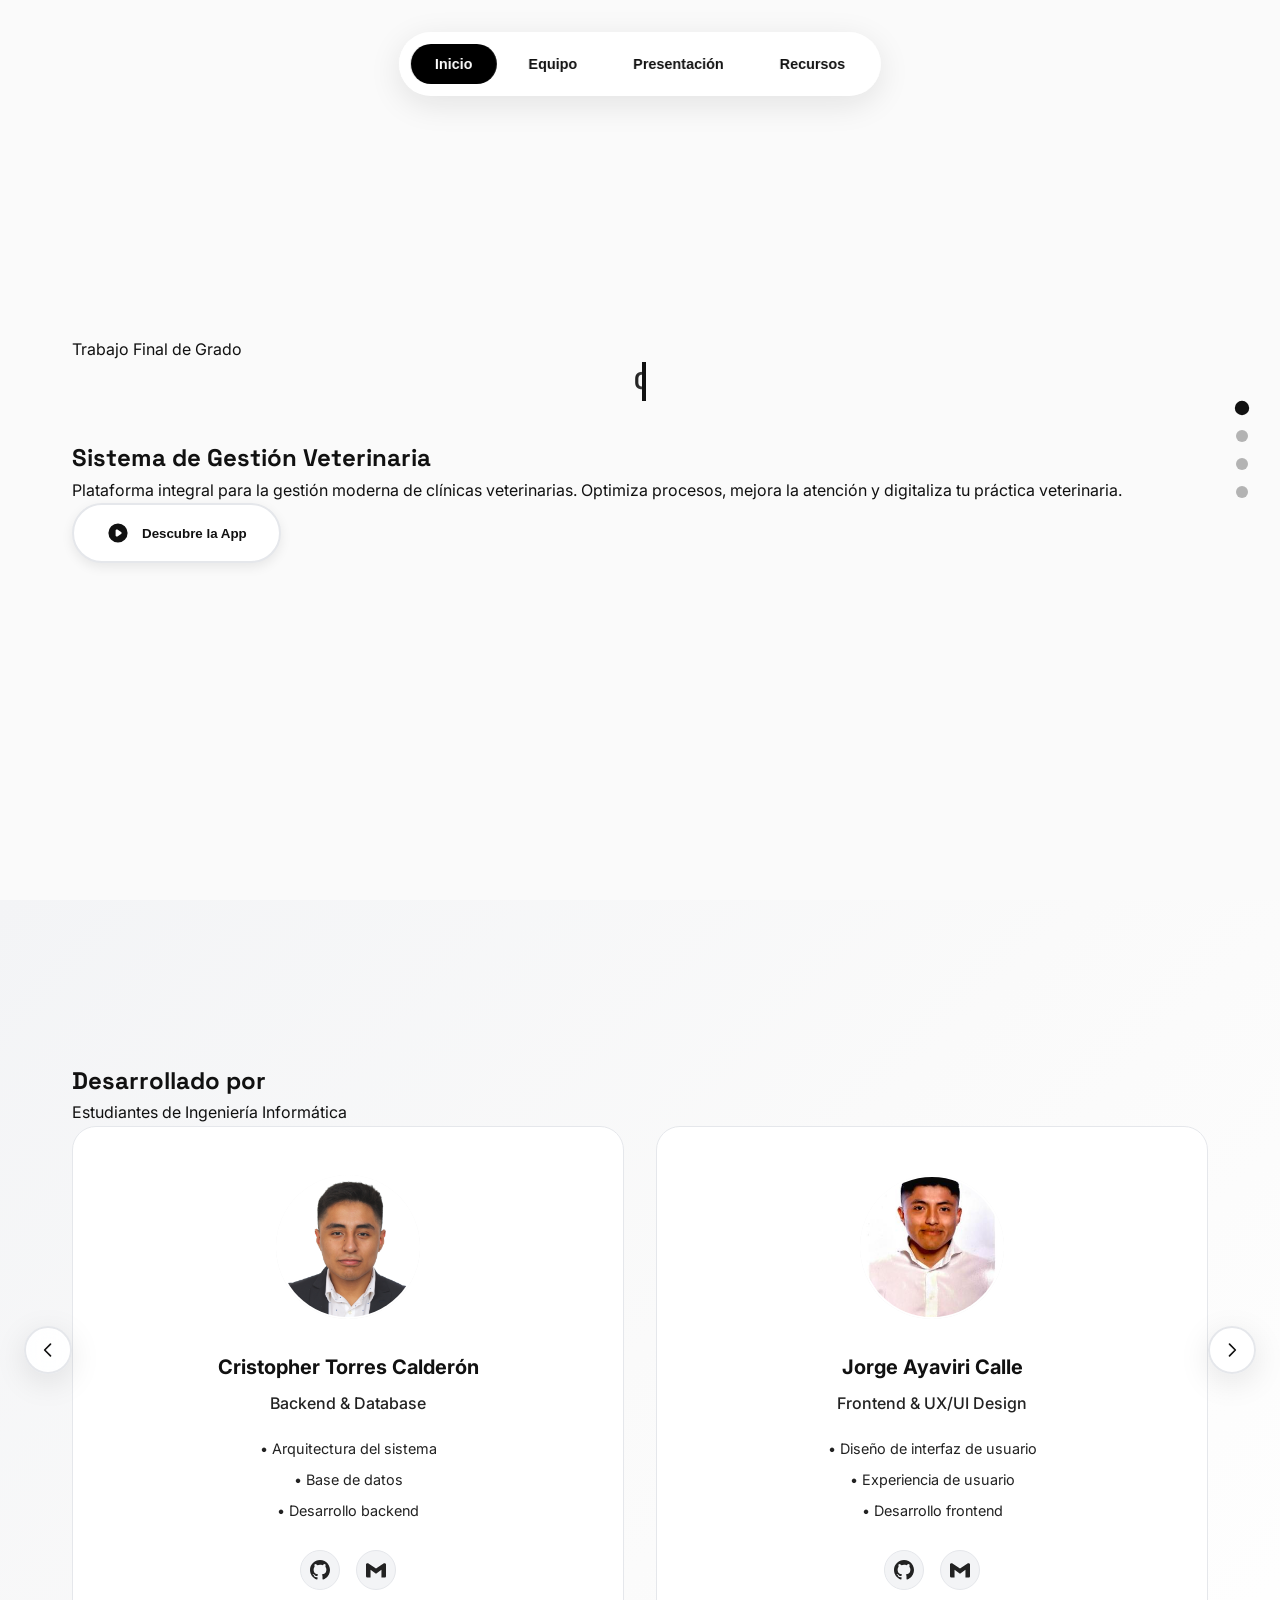
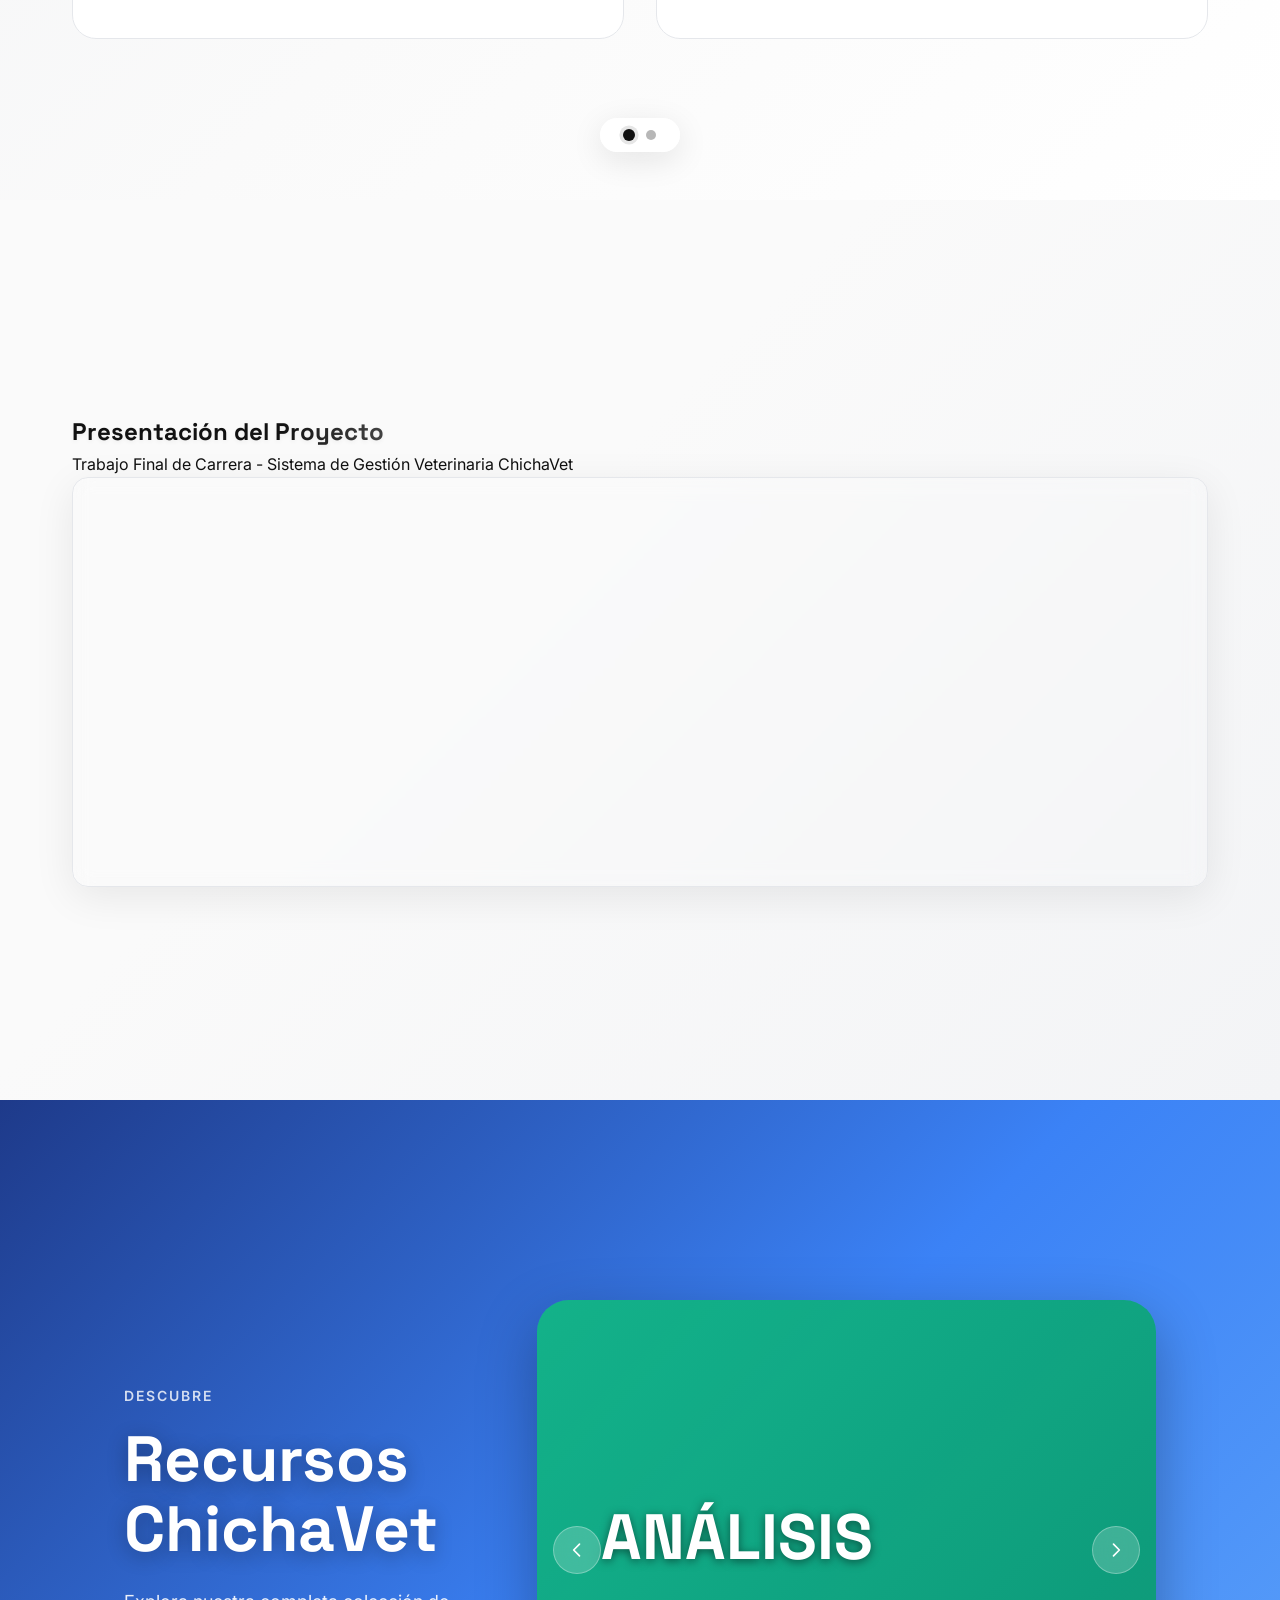
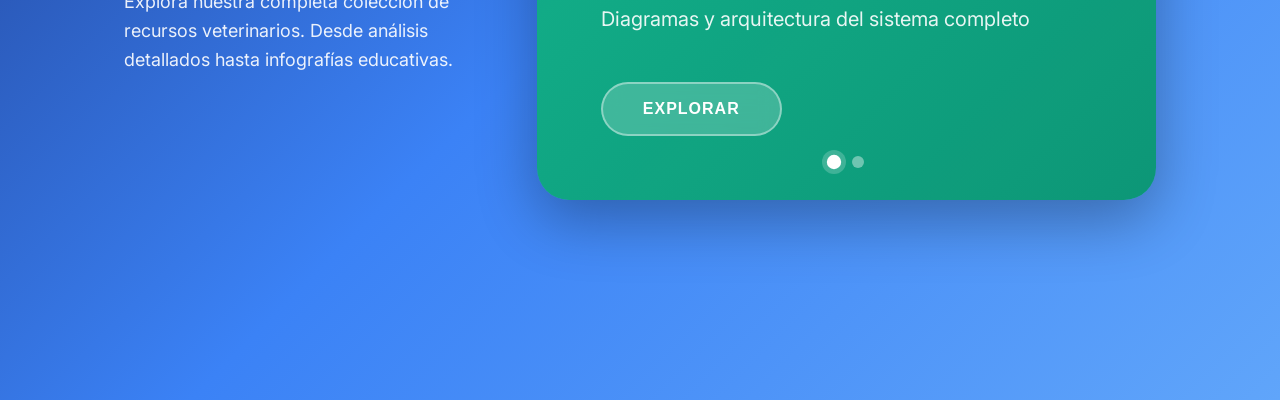
==== commit 6ab3a8e1: "CAMBIOS BUENOS" ====
--- a/laWeb.html
+++ b/laWeb.html
@@ -23,20 +23,20 @@
     <small>Cierra el video para continuar</small>
   </div>
 
-  <!-- Navegación entre páginas -->
-  <div class="page-nav">
-    <button class="page-nav-btn active" onclick="scrollToPage(0)">Inicio</button>
-    <button class="page-nav-btn" onclick="scrollToPage(1)">Equipo</button>
-    <button class="page-nav-btn" onclick="scrollToPage(2)">Presentación</button>
-    <button class="page-nav-btn" onclick="scrollToPage(3)">Recursos</button>
-  </div>
+  <!-- Navegación superior -->
+  <nav class="page-nav-bar">
+    <button onclick="scrollToPage(0)" class="active">Inicio</button>
+    <button onclick="scrollToPage(1)">Equipo</button>
+    <button onclick="scrollToPage(2)">Presentación</button>
+    <button onclick="scrollToPage(3)">Recursos</button>
+  </nav>
 
   <!-- Container principal con efecto sticky -->
   <div class="relative">
     <!-- PÁGINA 1: Hero Section -->
     <section class="sticky top-0 h-screen page-section hero-page" id="page-0">
-      <div class="container px-4 md:px-12 h-full flex items-center justify-center">
-        <div class="hero-content text-center">
+      <div class="container">
+        <div class="hero-content">
           <div class="fade-in-up inline-block px-6 py-2 rounded-full bg-white border border-gray-300 text-sm font-medium mb-8">
             <span class="text-gray-600">Trabajo Final de Grado</span>
           </div>
@@ -86,7 +86,7 @@
 
     <!-- PÁGINA 2: Carrusel de Equipo y Motivación -->
     <section class="sticky top-0 h-screen page-section carousel-page" id="page-1">
-      <div class="carousel-container h-full">
+      <div class="carousel-container">
         <!-- Flechas de navegación del carrusel -->
         <button class="carousel-arrow carousel-arrow-left" onclick="changeCarouselSlide(-1)">
           <svg xmlns="http://www.w3.org/2000/svg" fill="none" viewBox="0 0 24 24" stroke="currentColor">
@@ -235,7 +235,7 @@
 
     <!-- PÁGINA 3: Presentación TFC -->
     <section class="sticky top-0 h-screen page-section presentation-page" id="page-2">
-      <div class="container px-4 md:px-12 h-full flex flex-col justify-center">
+      <div class="container">
         <div class="text-center mb-8">
           <h2 class="fade-in-up section-title text-3xl md:text-4xl font-bold mb-4 title-font text-gray-800">
             Presentación del <span class="gradient-text">Proyecto</span>
@@ -260,10 +260,9 @@
       </div>
     </section>
 
-    <!-- PÁGINA 4: Recursos Expandibles -->
+    <!-- PÁGINA 4: Recursos -->
     <section class="sticky top-0 h-screen page-section resources-page" id="page-3">
-      <div class="resources-container h-full">
-        <!-- Sección izquierda con información -->
+      <div class="resources-container">
         <div class="resources-left">
           <div class="resources-content">
             <p class="resources-discover">DESCUBRE</p>
@@ -275,7 +274,6 @@
           </div>
         </div>
 
-        <!-- Sección derecha con carrusel -->
         <div class="resources-right">
           <div class="resources-slider">
             <!-- Slide 1: Análisis y Diagramas -->
@@ -297,34 +295,12 @@
                 <button class="resource-explore-btn" onclick="expandResource(this, 'infographic')">EXPLORAR</button>
               </div>
             </div>
-
-            <!-- Slide 3: Documentación -->
-            <div class="resource-slide" data-type="documentation">
-              <div class="resource-slide-bg documentation-bg"></div>
-              <div class="resource-slide-content">
-                <h3 class="resource-title">DOCUMENTACIÓN</h3>
-                <p class="resource-subtitle">Manuales y guías técnicas</p>
-                <button class="resource-explore-btn" onclick="expandResource(this, 'documentation')">EXPLORAR</button>
-              </div>
-            </div>
-
-            <!-- Slide 4: Prototipo -->
-            <div class="resource-slide" data-type="prototype">
-              <div class="resource-slide-bg prototype-bg"></div>
-              <div class="resource-slide-content">
-                <h3 class="resource-title">PROTOTIPO</h3>
-                <p class="resource-subtitle">Demo interactivo de la aplicación</p>
-                <button class="resource-explore-btn" onclick="expandResource(this, 'prototype')">EXPLORAR</button>
-              </div>
-            </div>
           </div>
 
           <!-- Indicadores del slider -->
           <div class="resources-indicators">
             <div class="resource-dot active" onclick="goToResourceSlide(0)"></div>
             <div class="resource-dot" onclick="goToResourceSlide(1)"></div>
-            <div class="resource-dot" onclick="goToResourceSlide(2)"></div>
-            <div class="resource-dot" onclick="goToResourceSlide(3)"></div>
           </div>
 
           <!-- Controles del slider -->
@@ -354,40 +330,28 @@
       <p>Diagramas y arquitectura técnica del proyecto</p>
       
       <div class="diagrams-simple-grid">
-        <div class="diagram-simple-card" onclick="showDiagramOverlay('./res/diagramas/gestion-pacientes.png', 'Gestión de Pacientes')">
-          <img src="./res/diagramas/gestion-pacientes.png" alt="Gestión de Pacientes">
-          <h3>Gestión de Pacientes</h3>
-          <p>Sistema completo de registro y seguimiento</p>
-        </div>
-        
-        <div class="diagram-simple-card" onclick="showDiagramOverlay('./res/diagramas/sistema-citas.png', 'Sistema de Citas')">
-          <img src="./res/diagramas/sistema-citas.png" alt="Sistema de Citas">
-          <h3>Sistema de Citas</h3>
-          <p>Gestión y programación de citas veterinarias</p>
-        </div>
-        
-        <div class="diagram-simple-card" onclick="showDiagramOverlay('./res/diagramas/control-inventario.png', 'Control de Inventario')">
-          <img src="./res/diagramas/control-inventario.png" alt="Control de Inventario">
-          <h3>Control de Inventario</h3>
-          <p>Administración de medicamentos y suministros</p>
-        </div>
-        
-        <div class="diagram-simple-card" onclick="showDiagramOverlay('./res/diagramas/sistema-facturacion.png', 'Sistema de Facturación')">
-          <img src="./res/diagramas/sistema-facturacion.png" alt="Sistema de Facturación">
-          <h3>Sistema de Facturación</h3>
-          <p>Generación y gestión de facturas</p>
+        <div class="diagram-simple-card" onclick="showDiagramOverlay('./res/diagramas/2.jpeg', 'Diagrama DFD')">
+          <img src="./res/diagramas/2.jpeg" alt="Diagrama DFD">
+          <h3>Diagrama DFD</h3>
+          <p>Diagrama de flujo de datos del sistema</p>
+        </div>
+        
+        <div class="diagram-simple-card" onclick="showDiagramOverlay('./res/diagramas/DiagramaDeComponentes.jpeg', 'Diagrama de componentes')">
+          <img src="./res/diagramas/DiagramaDeComponentes.jpeg" alt="Diagrama de componentes">
+          <h3>Diagrama de componentes</h3>
+          <p>Diagrama de componentes del sistema</p>
+        </div>
+        
+        <div class="diagram-simple-card" onclick="showDiagramOverlay('./res/diagramas/DiagramaDeSecuencia.jpg', 'Diagrama de secuencia')">
+          <img src="./res/diagramas/DiagramaDeSecuencia.jpg" alt="Diagrama de secuencia">
+          <h3>Diagrama de secuencia</h3>
+          <p>Diagrama de secuencia del sistema</p>
         </div>
         
         <div class="diagram-simple-card" onclick="showDiagramOverlay('./res/diagramas/Diagrama_E-R.png', 'Diagrama E-R')">
           <img src="./res/diagramas/Diagrama_E-R.png" alt="Diagrama E-R">
           <h3>Diagrama E-R</h3>
           <p>Estructura y relaciones de la base de datos</p>
-        </div>
-        
-        <div class="diagram-simple-card" onclick="showDiagramOverlay('./res/diagramas/arquitectura-datos.png', 'Arquitectura del Sistema')">
-          <img src="./res/diagramas/arquitectura-datos.png" alt="Arquitectura">
-          <h3>Arquitectura del Sistema</h3>
-          <p>Diseño arquitectónico completo</p>
         </div>
       </div>
     </div>
@@ -403,209 +367,101 @@
   </div>
 
   <script>
-    let videoPlaying = false;
-    let videoTimer = null;
     let currentPage = 0;
     const totalPages = 4;
+    let videoPlaying = false;
     
-    // Variables del carrusel
-    let currentCarouselSlide = 0;
-    const totalCarouselSlides = 2;
-
-    // Variables del slider de recursos
-    let currentResourceSlide = 0;
-    const totalResourceSlides = 4;
-
-    // Auto-slider para recursos (opcional)
-    let resourceAutoSlider;
-    
-    function startResourceAutoSlider() {
-      resourceAutoSlider = setInterval(() => {
-        if (currentPage === 3 && !document.querySelector('.resource-slide.expanding')) {
-          changeResourceSlide(1);
-        }
-      }, 5000);
-    }
-    
-    function stopResourceAutoSlider() {
-      if (resourceAutoSlider) {
-        clearInterval(resourceAutoSlider);
-        resourceAutoSlider = null;
-      }
-    }
-    
-    // Iniciar auto-slider cuando se está en la página 4
-    function handlePageChange() {
-      if (currentPage === 3) {
-        startResourceAutoSlider();
-      } else {
-        stopResourceAutoSlider();
-      }
-    }
-
-    // Función para scroll a página específica con feedback
+    // Función para scroll a página específica
     function scrollToPage(pageIndex) {
-      // Bloquear navegación si el video está reproduciéndose
       if (videoPlaying) {
-        // Mostrar feedback visual
         showNavigationBlockedFeedback();
         return;
       }
-      
-      // Si estamos saliendo de la página 2 (carrusel) o entrando a ella, resetear carrusel
-      if (currentPage === 1 || pageIndex === 1) {
-        resetCarouselToFirstSlide();
-      }
-      
+
       const page = document.getElementById(`page-${pageIndex}`);
-      if (page) {
-        page.scrollIntoView({ 
-          behavior: 'smooth',
-          block: 'start'
-        });
-        updateActiveIndicators(pageIndex);
-        currentPage = pageIndex;
-        
-        // Manejar auto-slider de recursos
-        handlePageChange();
-        
-        // Activar animaciones de la página
+      if (!page) return;
+
+      page.scrollIntoView({ behavior: 'smooth' });
+      updateActiveIndicators(pageIndex);
+      currentPage = pageIndex;
+    }
+
+    // Detectar cambios de página al hacer scroll
+    const container = document.querySelector('.relative');
+    let isScrolling = false;
+
+    container.addEventListener('scroll', () => {
+      if (isScrolling) return;
+      
+      const pages = document.querySelectorAll('.page-section');
+      const containerTop = container.scrollTop;
+      const windowHeight = window.innerHeight;
+      
+      pages.forEach((page, index) => {
+        const pageTop = page.offsetTop;
+        const pageHeight = page.offsetHeight;
+        
+        if (containerTop >= pageTop - windowHeight / 2 && 
+            containerTop < pageTop + pageHeight - windowHeight / 2) {
+          if (currentPage !== index) {
+            currentPage = index;
+            updateActiveIndicators(index);
+          }
+        }
+      });
+    });
+
+    // Control de scroll con rueda del mouse
+    container.addEventListener('wheel', (e) => {
+      if (videoPlaying) {
+        e.preventDefault();
+        showNavigationBlockedFeedback();
+        return;
+      }
+
+      if (isScrolling) return;
+
+      const direction = e.deltaY > 0 ? 1 : -1;
+      const targetPage = Math.min(Math.max(currentPage + direction, 0), totalPages - 1);
+
+      if (targetPage !== currentPage) {
+        isScrolling = true;
+        scrollToPage(targetPage);
         setTimeout(() => {
-          page.classList.add('in-view');
-        }, 300);
-      }
-    }
-
-    // Función para resetear el carrusel al primer slide
-    function resetCarouselToFirstSlide() {
-      if (currentCarouselSlide !== 0) {
-        const slides = document.querySelectorAll('.carousel-slide');
-        const carouselSlides = document.querySelector('.carousel-slides');
-        const dots = document.querySelectorAll('.carousel-dot');
-        
-        // Remover clases activas del slide actual
-        if (slides[currentCarouselSlide]) {
-          slides[currentCarouselSlide].classList.remove('active');
-        }
-        if (dots[currentCarouselSlide]) {
-          dots[currentCarouselSlide].classList.remove('active');
-        }
-        
-        // Resetear al primer slide
-        currentCarouselSlide = 0;
-        
-        // Aplicar transformación instantánea (sin animación para que sea imperceptible)
-        if (carouselSlides) {
-          carouselSlides.style.transition = 'none';
-          carouselSlides.style.transform = 'translateX(0%)';
-          
-          // Restaurar la transición después de un frame
-          setTimeout(() => {
-            carouselSlides.style.transition = 'transform 0.8s cubic-bezier(0.4, 0, 0.2, 1)';
-          }, 50);
-        }
-        
-        // Activar el primer slide y dot
-        if (slides[0]) {
-          slides[0].classList.add('active');
-        }
-        if (dots[0]) {
-          dots[0].classList.add('active');
-        }
-      }
-    }
-
-    // Funciones del carrusel
-    function changeCarouselSlide(direction) {
-      const slides = document.querySelectorAll('.carousel-slide');
-      const carouselSlides = document.querySelector('.carousel-slides');
-      const dots = document.querySelectorAll('.carousel-dot');
-      
-      // Remover clases activas
-      slides[currentCarouselSlide].classList.remove('active');
-      dots[currentCarouselSlide].classList.remove('active');
-      
-      // Calcular nuevo slide
-      currentCarouselSlide += direction;
-      
-      // Wrap around
-      if (currentCarouselSlide >= totalCarouselSlides) {
-        currentCarouselSlide = 0;
-      } else if (currentCarouselSlide < 0) {
-        currentCarouselSlide = totalCarouselSlides - 1;
-      }
-      
-      // Aplicar transformación con animación suave
-      const translateX = -currentCarouselSlide * 50;
-      carouselSlides.style.transform = `translateX(${translateX}%)`;
-      
-      // Añadir animaciones de entrada siguiendo el patrón TikTok
-      setTimeout(() => {
-        slides[currentCarouselSlide].classList.add('active');
-        dots[currentCarouselSlide].classList.add('active');
-        
-        // Animación de entrada según dirección
-        if (direction > 0) {
-          slides[currentCarouselSlide].classList.add('slide-in-right');
-        } else {
-          slides[currentCarouselSlide].classList.add('slide-in-left');
-        }
-        
-        // Limpiar clases de animación después
-        setTimeout(() => {
-          slides.forEach(slide => {
-            slide.classList.remove('slide-in-right', 'slide-in-left');
-          });
-        }, 800);
-      }, 100);
-    }
-    
-    function goToCarouselSlide(slideIndex) {
-      const direction = slideIndex > currentCarouselSlide ? 1 : -1;
-      const steps = Math.abs(slideIndex - currentCarouselSlide);
-      
-      for (let i = 0; i < steps; i++) {
-        setTimeout(() => {
-          changeCarouselSlide(direction);
-        }, i * 100);
-      }
-    }
-
-    // Control del carrusel con teclado (solo cuando estamos en la página 2)
+          isScrolling = false;
+        }, 1000);
+      }
+    }, { passive: false });
+
+    // Actualizar indicadores activos
+    function updateActiveIndicators(activeIndex) {
+      // Actualizar dots laterales
+      const dots = document.querySelectorAll('.scroll-dot');
+      dots.forEach((dot, index) => {
+        dot.classList.toggle('active', index === activeIndex);
+      });
+
+      // Actualizar botones de navegación
+      const navButtons = document.querySelectorAll('.page-nav-bar button');
+      navButtons.forEach((button, index) => {
+        button.classList.toggle('active', index === activeIndex);
+      });
+    }
+
+    // Control con teclado
     document.addEventListener('keydown', (e) => {
-      // Si el video está reproduciéndose, solo permitir Escape para cerrarlo
       if (videoPlaying) {
         if (e.key === 'Escape') {
-          e.preventDefault();
           closeVideo();
         }
         return;
       }
-      
-      // Si estamos en la página 2 (carrusel), permitir navegación lateral
-      if (currentPage === 1) {
-        switch(e.key) {
-          case 'ArrowLeft':
-            e.preventDefault();
-            changeCarouselSlide(-1);
-            break;
-          case 'ArrowRight':
-            e.preventDefault();
-            changeCarouselSlide(1);
-            break;
-        }
-      }
-      
-      // Controles normales de navegación entre páginas
+
       switch(e.key) {
         case 'ArrowDown':
         case 'PageDown':
           e.preventDefault();
           if (currentPage < totalPages - 1) {
-            // Si estamos saliendo de la página 2 o yendo a ella, resetear carrusel
-            if (currentPage === 1 || currentPage + 1 === 1) {
-              resetCarouselToFirstSlide();
-            }
             scrollToPage(currentPage + 1);
           }
           break;
@@ -613,187 +469,33 @@
         case 'PageUp':
           e.preventDefault();
           if (currentPage > 0) {
-            // Si estamos saliendo de la página 2 o yendo a ella, resetear carrusel
-            if (currentPage === 1 || currentPage - 1 === 1) {
-              resetCarouselToFirstSlide();
-            }
             scrollToPage(currentPage - 1);
           }
           break;
         case 'Home':
           e.preventDefault();
-          // Si estamos en la página 2, resetear carrusel antes de ir al inicio
-          if (currentPage === 1) {
-            resetCarouselToFirstSlide();
-          }
           scrollToPage(0);
           break;
         case 'End':
           e.preventDefault();
-          // Si estamos en la página 2, resetear carrusel antes de ir al final
-          if (currentPage === 1) {
-            resetCarouselToFirstSlide();
-          }
           scrollToPage(totalPages - 1);
           break;
       }
     });
 
-    // Actualizar indicadores activos
-    function updateActiveIndicators(activeIndex) {
-      // Actualizar dots
-      const dots = document.querySelectorAll('.scroll-dot');
-      dots.forEach((dot, index) => {
-        dot.classList.toggle('active', index === activeIndex);
-      });
-      
-      // Actualizar botones de navegación
-      const navBtns = document.querySelectorAll('.page-nav-btn');
-      navBtns.forEach((btn, index) => {
-        btn.classList.toggle('active', index === activeIndex);
-      });
-    }
-
-    // Detectar scroll y actualizar indicadores
-    let isScrolling = false;
-    window.addEventListener('scroll', (e) => {
-      // Bloquear completamente el scroll si el video está reproduciéndose
-      if (videoPlaying) {
-        e.preventDefault();
-        e.stopPropagation();
-        // Mantener la posición actual en la primera página
-        window.scrollTo(0, document.getElementById('page-0').offsetTop);
-        showNavigationBlockedFeedback();
-        return false;
-      }
-      
-      if (isScrolling) return;
-      
-      const pages = document.querySelectorAll('.page-section');
-      const scrollPosition = window.scrollY + window.innerHeight / 2;
-      
-      pages.forEach((page, index) => {
-        const pageTop = page.offsetTop;
-        const pageBottom = pageTop + page.offsetHeight;
-        
-        if (scrollPosition >= pageTop && scrollPosition < pageBottom) {
-          if (currentPage !== index) {
-            // Si estamos cambiando de página y la página anterior o nueva es la 2 (carrusel), resetear
-            if (currentPage === 1 || index === 1) {
-              resetCarouselToFirstSlide();
-            }
-            
-            updateActiveIndicators(index);
-            currentPage = index;
-            
-            // Activar animaciones
-            page.classList.add('in-view');
-          }
-        }
-      });
-    });
-
-    // Control de scroll con rueda del mouse
-    let scrollTimeout;
-    window.addEventListener('wheel', (e) => {
-      // Bloquear completamente el scroll si el video está reproduciéndose
-      if (videoPlaying) {
-        e.preventDefault();
-        e.stopPropagation();
-        showNavigationBlockedFeedback();
-        return false;
-      }
-      
-      e.preventDefault();
-      
-      clearTimeout(scrollTimeout);
-      scrollTimeout = setTimeout(() => {
-        if (e.deltaY > 0 && currentPage < totalPages - 1) {
-          // Scroll hacia abajo
-          scrollToPage(currentPage + 1);
-        } else if (e.deltaY < 0 && currentPage > 0) {
-          // Scroll hacia arriba
-          scrollToPage(currentPage - 1);
-        }
-      }, 50);
-    }, { passive: false });
-
-    // Bloquear scroll táctil en dispositivos móviles
-    window.addEventListener('touchmove', (e) => {
-      if (videoPlaying) {
-        e.preventDefault();
-        e.stopPropagation();
-        showNavigationBlockedFeedback();
-        return false;
-      }
-    }, { passive: false });
-
-    // Inicializar animaciones en la primera página
+    // Inicialización
     document.addEventListener('DOMContentLoaded', () => {
-      const firstPage = document.getElementById('page-0');
-      firstPage.classList.add('in-view');
-      
-      // Inicializar el primer slide del carrusel
+      // Asegurarse de que empezamos en la primera página
+      container.scrollTo(0, 0);
+      currentPage = 0;
+      updateActiveIndicators(0);
+
+      // Inicializar el primer slide del carrusel si existe
       const firstCarouselSlide = document.querySelector('.carousel-slide');
       if (firstCarouselSlide) {
         firstCarouselSlide.classList.add('active');
       }
     });
-
-    // Función para habilitar/deshabilitar navegación
-    function toggleNavigation(disabled) {
-      const scrollIndicator = document.querySelector('.scroll-indicator');
-      const pageNav = document.querySelector('.page-nav');
-      const navigationBlocked = document.getElementById('navigationBlocked');
-      
-      if (disabled) {
-        scrollIndicator.classList.add('disabled');
-        pageNav.classList.add('disabled');
-        navigationBlocked.classList.add('show');
-        // Bloquear scroll del body
-        document.body.style.overflow = 'hidden';
-        document.documentElement.style.overflow = 'hidden';
-        // Forzar scroll a la primera página
-        forceScrollToFirstPage();
-      } else {
-        scrollIndicator.classList.remove('disabled');
-        pageNav.classList.remove('disabled');
-        navigationBlocked.classList.remove('show');
-        // Restaurar scroll del body
-        document.body.style.overflow = '';
-        document.documentElement.style.overflow = '';
-      }
-    }
-
-    // Forzar scroll a la primera página
-    function forceScrollToFirstPage() {
-      const firstPage = document.getElementById('page-0');
-      if (firstPage) {
-        window.scrollTo({
-          top: firstPage.offsetTop,
-          behavior: 'instant'
-        });
-        currentPage = 0;
-        updateActiveIndicators(0);
-      }
-    }
-
-    // Monitorear intentos de scroll cuando el video está activo
-    let scrollMonitor;
-    function startScrollMonitoring() {
-      scrollMonitor = setInterval(() => {
-        if (videoPlaying) {
-          forceScrollToFirstPage();
-        }
-      }, 100);
-    }
-
-    function stopScrollMonitoring() {
-      if (scrollMonitor) {
-        clearInterval(scrollMonitor);
-        scrollMonitor = null;
-      }
-    }
 
     // Funciones existentes del video
     function toggleVideo() {
@@ -912,12 +614,6 @@
         case 'infographic':
           window.open('./res/Infografía.jpeg', '_blank');
           break;
-        case 'documentation':
-          alert('Documentación próximamente');
-          break;
-        case 'prototype':
-          window.open('https://prototipo-chichavet.vercel.app', '_blank');
-          break;
       }
     }
 
@@ -932,14 +628,6 @@
       document.getElementById('analysisSection').style.display = 'none';
       document.getElementById('analysisSection').classList.add('hidden');
       document.getElementById('page-3').style.display = 'flex';
-    }
-
-    function closeResourcePanel() {
-      // No need for panels anymore - simple approach
-    }
-
-    function closeExpandedResource() {
-      // No need for panels anymore - simple approach  
     }
 
     // Mostrar feedback cuando se intenta navegar con video activo
@@ -972,6 +660,117 @@
       const overlay = document.getElementById('diagramFullscreenOverlay');
       overlay.classList.add('hidden');
     }
+
+    // Funciones para habilitar/deshabilitar navegación
+    function toggleNavigation(disabled) {
+      const scrollIndicator = document.querySelector('.scroll-indicator');
+      const pageNav = document.querySelector('.page-nav-bar');
+      const navigationBlocked = document.getElementById('navigationBlocked');
+      
+      if (disabled) {
+        scrollIndicator.classList.add('disabled');
+        pageNav.classList.add('disabled');
+        navigationBlocked.classList.add('show');
+        // Bloquear scroll del body
+        document.body.style.overflow = 'hidden';
+        document.documentElement.style.overflow = 'hidden';
+        // Forzar scroll a la primera página
+        forceScrollToFirstPage();
+      } else {
+        scrollIndicator.classList.remove('disabled');
+        pageNav.classList.remove('disabled');
+        navigationBlocked.classList.remove('show');
+        // Restaurar scroll del body
+        document.body.style.overflow = '';
+        document.documentElement.style.overflow = '';
+      }
+    }
+
+    // Forzar scroll a la primera página
+    function forceScrollToFirstPage() {
+      const firstPage = document.getElementById('page-0');
+      if (firstPage) {
+        window.scrollTo({
+          top: firstPage.offsetTop,
+          behavior: 'instant'
+        });
+        currentPage = 0;
+        updateActiveIndicators(0);
+      }
+    }
+
+    // Monitorear intentos de scroll cuando el video está activo
+    let scrollMonitor;
+    function startScrollMonitoring() {
+      scrollMonitor = setInterval(() => {
+        if (videoPlaying) {
+          forceScrollToFirstPage();
+        }
+      }, 100);
+    }
+
+    function stopScrollMonitoring() {
+      if (scrollMonitor) {
+        clearInterval(scrollMonitor);
+        scrollMonitor = null;
+      }
+    }
+
+    // Funciones del carrusel
+    function changeCarouselSlide(direction) {
+      const slides = document.querySelectorAll('.carousel-slide');
+      const carouselSlides = document.querySelector('.carousel-slides');
+      const dots = document.querySelectorAll('.carousel-dot');
+      
+      // Remover clases activas
+      slides[currentCarouselSlide].classList.remove('active');
+      dots[currentCarouselSlide].classList.remove('active');
+      
+      // Calcular nuevo slide
+      currentCarouselSlide += direction;
+      
+      // Wrap around
+      if (currentCarouselSlide >= totalCarouselSlides) {
+        currentCarouselSlide = 0;
+      } else if (currentCarouselSlide < 0) {
+        currentCarouselSlide = totalCarouselSlides - 1;
+      }
+      
+      // Aplicar transformación con animación suave
+      const translateX = -currentCarouselSlide * 50;
+      carouselSlides.style.transform = `translateX(${translateX}%)`;
+      
+      // Añadir animaciones de entrada siguiendo el patrón TikTok
+      setTimeout(() => {
+        slides[currentCarouselSlide].classList.add('active');
+        dots[currentCarouselSlide].classList.add('active');
+        
+        // Animación de entrada según dirección
+        if (direction > 0) {
+          slides[currentCarouselSlide].classList.add('slide-in-right');
+        } else {
+          slides[currentCarouselSlide].classList.add('slide-in-left');
+        }
+        
+        // Limpiar clases de animación después
+        setTimeout(() => {
+          slides.forEach(slide => {
+            slide.classList.remove('slide-in-right', 'slide-in-left');
+          });
+        }, 800);
+      }, 100);
+    }
+    
+    function goToCarouselSlide(slideIndex) {
+      const direction = slideIndex > currentCarouselSlide ? 1 : -1;
+      const steps = Math.abs(slideIndex - currentCarouselSlide);
+      
+      for (let i = 0; i < steps; i++) {
+        setTimeout(() => {
+          changeCarouselSlide(direction);
+        }, i * 100);
+      }
+    }
   </script>
 </body>
 </html>
--- a/styles.css
+++ b/styles.css
@@ -22,6 +22,8 @@
   margin: 0;
   padding: 0;
   overflow-x: hidden;
+  scroll-behavior: smooth;
+  height: 100%;
 }
 
 .title-font {
@@ -49,9 +51,12 @@
 
 /* Responsive Grid System */
 .container {
+  width: 100%;
   max-width: 1200px;
   margin: 0 auto;
-  padding: 0 1rem;
+  padding: 0 2rem;
+  position: relative;
+  z-index: 2;
 }
 
 .grid {
@@ -786,17 +791,10 @@
   right: 2rem;
   top: 50%;
   transform: translateY(-50%);
-  z-index: 100;
+  z-index: 1000;
   display: flex;
   flex-direction: column;
   gap: 1rem;
-  transition: all 0.3s ease;
-}
-
-.scroll-indicator.disabled {
-  opacity: 0.3;
-  pointer-events: none;
-  transform: translateY(-50%) translateX(10px);
 }
 
 .scroll-dot {
@@ -806,16 +804,14 @@
   background: rgba(17, 17, 17, 0.3);
   cursor: pointer;
   transition: all 0.3s ease;
-  border: 2px solid transparent;
 }
 
 .scroll-dot.active {
   background: var(--primary);
   transform: scale(1.2);
-  box-shadow: 0 0 0 4px rgba(17, 17, 17, 0.1);
-}
-
-.scroll-dot:hover {
+}
+
+.scroll-dot:hover:not(.active) {
   background: var(--accent);
   transform: scale(1.1);
 }
@@ -826,7 +822,7 @@
   bottom: 2rem;
   left: 50%;
   transform: translateX(-50%);
-  z-index: 100;
+  z-index: 1000;
   display: flex;
   gap: 0.75rem;
   background: rgba(255, 255, 255, 0.9);
@@ -853,6 +849,7 @@
   font-size: 0.875rem;
   cursor: pointer;
   transition: all 0.3s ease;
+  white-space: nowrap;
 }
 
 .page-nav-btn.active {
@@ -864,6 +861,7 @@
 .page-nav-btn:hover:not(.active) {
   border-color: var(--accent);
   color: var(--accent);
+  transform: translateY(-1px);
 }
 
 /* Indicador de navegación bloqueada */
@@ -1013,14 +1011,12 @@
 /* Sistema de Carrusel - Página 2 */
 .carousel-page {
   background: linear-gradient(135deg, var(--gray-light) 0%, var(--light) 50%, var(--white) 100%);
+}
+
+.carousel-container {
+  width: 100%;
+  height: 100%;
   position: relative;
-  overflow: hidden;
-}
-
-.carousel-container {
-  position: relative;
-  width: 100%;
-  height: 100vh;
   overflow: hidden;
 }
 
@@ -1038,13 +1034,11 @@
   align-items: center;
   justify-content: center;
   opacity: 0;
-  transform: translateX(20px);
   transition: all 0.8s cubic-bezier(0.4, 0, 0.2, 1);
 }
 
 .carousel-slide.active {
   opacity: 1;
-  transform: translateX(0);
 }
 
 /* Flechas de navegación del carrusel */
@@ -1472,351 +1466,144 @@
 /* Resources Page - New Design */
 .resources-page {
   background: linear-gradient(135deg, #1e3a8a 0%, #3b82f6 50%, #60a5fa 100%);
+}
+
+.resources-container {
+  display: flex;
+  align-items: center;
+  height: 100%;
+  padding: 2rem;
   position: relative;
-  overflow: hidden;
-}
-
-.resources-page::before {
-  content: '';
+  z-index: 2;
+}
+
+.resources-left {
+  width: 40%;
+  padding-right: 4rem;
+}
+
+.resources-right {
+  flex: 1;
+  height: 500px;
+  position: relative;
+}
+
+.resources-discover {
+  font-size: 0.875rem;
+  font-weight: 600;
+  color: rgba(255, 255, 255, 0.8);
+  letter-spacing: 2px;
+  margin-bottom: 1rem;
+  text-transform: uppercase;
+}
+
+.resources-title {
+  font-size: 4rem;
+  font-weight: 700;
+  color: white;
+  line-height: 1.1;
+  margin-bottom: 1.5rem;
+  font-family: 'Space Grotesk', sans-serif;
+  text-shadow: 0 4px 20px rgba(0, 0, 0, 0.3);
+}
+
+.resources-description {
+  font-size: 1.125rem;
+  color: rgba(255, 255, 255, 0.9);
+  line-height: 1.6;
+  margin-bottom: 2.5rem;
+}
+
+.resources-slider {
+  position: relative;
+  width: 100%;
+  height: 100%;
+  border-radius: 2rem;
+  box-shadow: 0 20px 60px rgba(0, 0, 0, 0.3);
+}
+
+.resource-slide {
   position: absolute;
   top: 0;
   left: 0;
-  right: 0;
-  bottom: 0;
-  background: 
-    radial-gradient(circle at 20% 30%, rgba(255, 255, 255, 0.1) 0%, transparent 50%),
-    radial-gradient(circle at 80% 70%, rgba(255, 255, 255, 0.05) 0%, transparent 50%);
-  pointer-events: none;
-}
-
-.resources-container {
-  display: flex;
-  align-items: center;
-  height: 100vh;
-  padding: 2rem;
-  overflow-y: auto;
-  backdrop-filter: blur(10px);
-  z-index: 15;
-}
-
-.resource-slide.expanding .expanded-content-container {
+  width: 100%;
+  height: 100%;
+  opacity: 0;
+  visibility: hidden;
+  transition: all 0.5s ease;
+  border-radius: 2rem;
+  overflow: hidden;
+}
+
+.resource-slide.active {
   opacity: 1;
   visibility: visible;
 }
 
-.back-to-slider-btn {
+.resource-slide-bg {
   position: absolute;
-  top: 2rem;
-  left: 2rem;
-  background: rgba(0, 0, 0, 0.7);
-  color: white;
-  border: none;
-  padding: 1rem;
-  border-radius: 50%;
-  cursor: pointer;
-  transition: all 0.3s ease;
-  backdrop-filter: blur(10px);
-  z-index: 20;
-  width: 3.5rem;
-  height: 3.5rem;
-  display: flex;
-  align-items: center;
-  justify-content: center;
-}
-
-.back-to-slider-btn:hover {
-  background: rgba(0, 0, 0, 0.9);
-  transform: scale(1.1);
-}
-
-.back-to-slider-btn svg {
-  width: 1.5rem !important;
-  height: 1.5rem !important;
-}
-
-/* Ocultar elementos cuando está expandido */
-.resource-slide.expanding .resources-indicators,
-.resource-slide.expanding .resources-nav {
-  opacity: 0;
-  visibility: hidden;
-}
-
-/* Análisis expandido */
-.expanded-header {
-  text-align: center;
-  margin-bottom: 3rem;
-}
-
-.expanded-header h2 {
-  font-size: 2.5rem;
-  font-weight: 700;
-  color: #1f2937;
-  margin-bottom: 0.5rem;
-  font-family: 'Space Grotesk', sans-serif;
-}
-
-.expanded-header p {
-  font-size: 1.125rem;
-  color: #6b7280;
-}
-
-.diagrams-simple-grid {
-  display: grid;
-  grid-template-columns: repeat(3, 1fr);
-  gap: 2rem;
-  margin-top: 2rem;
-}
-
-.mini-diagram-card {
-  background: white;
-  border: 1px solid #e5e7eb;
-  border-radius: 1rem;
-  padding: 1.5rem;
-  cursor: pointer;
-  transition: all 0.3s ease;
-  text-align: center;
-}
-
-.mini-diagram-card:hover {
-  transform: translateY(-4px);
-  box-shadow: 0 10px 25px rgba(0, 0, 0, 0.1);
-  border-color: #3b82f6;
-}
-
-.mini-diagram-card img {
-  width: 100%;
-  height: 150px;
-  object-fit: cover;
-  border-radius: 0.5rem;
-  margin-bottom: 1rem;
-}
-
-.mini-diagram-card h4 {
-  font-size: 1.125rem;
-  font-weight: 600;
-  color: #1f2937;
-}
-
-/* Infografía expandida */
-.infographic-container {
-  display: flex;
-  justify-content: center;
-  align-items: center;
-  height: 100%;
-  padding: 2rem;
-}
-
-.infographic-image {
-  max-width: 100%;
-  max-height: 80vh;
-  object-fit: contain;
-  border-radius: 1rem;
-  box-shadow: 0 10px 30px rgba(0, 0, 0, 0.2);
-}
-
-/* Documentación expandida */
-.doc-grid {
-  display: grid;
-  grid-template-columns: repeat(auto-fit, minmax(250px, 1fr));
-  gap: 2rem;
-  margin-top: 2rem;
-}
-
-.doc-item {
-  background: #f9fafb;
-  border: 1px solid #e5e7eb;
-  border-radius: 1rem;
-  padding: 2rem;
-  text-align: center;
-  transition: all 0.3s ease;
-  cursor: pointer;
-}
-
-.doc-item:hover {
-  transform: translateY(-4px);
-  box-shadow: 0 10px 25px rgba(0, 0, 0, 0.1);
-  border-color: #3b82f6;
-}
-
-.doc-item h3 {
-  font-size: 1.25rem;
-  font-weight: 600;
-  color: #1f2937;
-  margin-bottom: 0.5rem;
-}
-
-.doc-item p {
-  color: #6b7280;
-  line-height: 1.5;
-}
-
-/* Prototipo expandido */
-.prototype-frame {
-  width: 100%;
-  height: 70vh;
-  border-radius: 1rem;
-  overflow: hidden;
-  box-shadow: 0 10px 30px rgba(0, 0, 0, 0.2);
-  margin-top: 2rem;
-}
-
-.prototype-frame iframe {
+  top: 0;
+  left: 0;
   width: 100%;
   height: 100%;
-  border: none;
-}
-
-/* Responsive */
-@media (max-width: 1200px) {
-  .resources-container {
-    max-width: 1200px;
-    padding: 0 1rem;
-  }
-  
-  .resources-left {
-    flex: 0 0 350px;
-    padding-right: 1.5rem;
-  }
-  
-  .resources-right {
-    max-width: 800px;
-  }
-}
-
-@media (max-width: 1024px) {
-  .resources-container {
-    flex-direction: column;
-    padding: 2rem 1rem;
-    gap: 2rem;
-  }
-  
-  .resources-left {
-    flex: none;
-    text-align: center;
-    width: 100%;
-  }
-  
-  .resources-right {
-    height: 450px;
-    width: 100%;
-    max-width: 100%;
-  }
-  
-  .resources-title {
-    font-size: 3rem;
-  }
-}
-
-@media (max-width: 768px) {
-  .resource-slide-content {
-    bottom: 3rem;
-    left: 3rem;
-    right: 3rem;
-  }
-  
-  .resource-title {
-    font-size: 2.5rem;
-  }
-  
-  .resource-slide.expanding .resource-title {
-    font-size: 3.5rem;
-  }
-  
-  .resource-subtitle {
-    font-size: 1rem;
-  }
-  
-  .resource-slide.expanding .resource-subtitle {
-    font-size: 1.25rem;
-  }
-  
-  .resources-title {
-    font-size: 2.5rem;
-  }
-  
-  .resources-right {
-    height: 400px;
-  }
-  
-  .diagrams-simple-grid {
-    grid-template-columns: 1fr;
-    gap: 1.5rem;
-  }
-  
-  .expanded-content {
-    margin: 2rem auto 0;
-    padding: 1rem;
-  }
-  
-  .expanded-content h2 {
-    font-size: 2rem;
-  }
-}
-
-@media (max-width: 480px) {
-  .resources-container {
-    padding: 1rem;
-  }
-  
-  .resources-right {
-    height: 350px;
-  }
-  
-  .resource-title {
-    font-size: 2rem;
-  }
-  
-  .resource-slide.expanding .resource-title {
-    font-size: 2.5rem;
-  }
-  
-  .resource-subtitle {
-    font-size: 0.9rem;
-  }
-  
-  .resource-slide.expanding .resource-subtitle {
-    font-size: 1rem;
-  }
-  
-  .resources-title {
-    font-size: 2rem;
-  }
-  
-  .resource-nav-btn {
-    width: 2.5rem;
-    height: 2.5rem;
-  }
-  
-  .resource-nav-btn svg {
-    width: 1rem;
-    height: 1rem;
-  }
-  
-  .back-to-slider-btn {
-    top: 1rem;
-    left: 1rem;
-    width: 3rem;
-    height: 3rem;
-  }
-  
-  .back-to-slider-btn svg {
-    width: 1.25rem;
-    height: 1.25rem;
-  }
-  
-  .resource-slide-content {
-    bottom: 2rem;
-    left: 2rem;
-    right: 2rem;
-  }
-  
-  .expanded-content h2 {
-    font-size: 1.75rem;
-  }
-  
-  .expanded-content p {
-    font-size: 1rem;
-  }
+  background-size: cover;
+  background-position: center;
+}
+
+.analysis-bg {
+  background: linear-gradient(135deg, rgba(16, 185, 129, 0.9) 0%, rgba(5, 150, 105, 0.9) 100%), 
+              url('https://images.unsplash.com/photo-1551288049-bebda4e38f71?ixlib=rb-4.0.3') center/cover;
+}
+
+.infographic-bg {
+  background: linear-gradient(135deg, rgba(139, 92, 246, 0.9) 0%, rgba(124, 58, 237, 0.9) 100%), 
+              url('https://images.unsplash.com/photo-1611224923853-80b023f02d71?ixlib=rb-4.0.3') center/cover;
+}
+
+.resource-slide-content {
+  position: absolute;
+  bottom: 4rem;
+  left: 4rem;
+  right: 4rem;
+  color: white;
+  z-index: 10;
+}
+
+.resource-title {
+  font-size: 4rem;
+  font-weight: 700;
+  margin-bottom: 1rem;
+  font-family: 'Space Grotesk', sans-serif;
+  text-shadow: 0 2px 10px rgba(0, 0, 0, 0.5);
+}
+
+.resource-subtitle {
+  font-size: 1.25rem;
+  margin-bottom: 3rem;
+  opacity: 0.9;
+  line-height: 1.5;
+}
+
+.resource-explore-btn {
+  background: rgba(255, 255, 255, 0.2);
+  color: white;
+  border: 2px solid rgba(255, 255, 255, 0.4);
+  padding: 1rem 2.5rem;
+  border-radius: 2rem;
+  font-weight: 600;
+  font-size: 1rem;
+  cursor: pointer;
+  transition: all 0.3s ease;
+  backdrop-filter: blur(10px);
+  text-transform: uppercase;
+  letter-spacing: 1px;
+}
+
+.resource-explore-btn:hover {
+  background: rgba(255, 255, 255, 0.3);
+  border-color: rgba(255, 255, 255, 0.6);
+  transform: translateY(-2px);
+  box-shadow: 0 8px 25px rgba(0, 0, 0, 0.3);
 }
 
 /* Indicadores del slider */
@@ -1885,75 +1672,153 @@
   height: 1.25rem;
 }
 
-/* Sistema de expansión - SIMPLIFICADO */
-.resource-slide.expanding {
-  position: fixed !important;
-  top: 0 !important;
-  left: 0 !important;
-  width: 100vw !important;
-  height: 100vh !important;
-  z-index: 1000 !important;
-  border-radius: 0 !important;
-  transform: translateX(0) !important;
-  opacity: 1 !important;
-}
-
-.resource-slide.expanding .resource-slide-content {
-  display: none !important;
-}
-
-/* Contenido expandido - SIMPLIFICADO */
-.expanded-content-container {
-  position: absolute;
+/* Responsive */
+@media (max-width: 1200px) {
+  .resources-container {
+    max-width: 1200px;
+    padding: 0 1rem;
+  }
+  
+  .resources-left {
+    flex: 0 0 350px;
+    padding-right: 1.5rem;
+  }
+  
+  .resources-right {
+    max-width: 800px;
+  }
+}
+
+@media (max-width: 1024px) {
+  .resources-container {
+    flex-direction: column;
+    padding: 2rem 1rem;
+    gap: 2rem;
+  }
+  
+  .resources-left {
+    flex: none;
+    text-align: center;
+    width: 100%;
+  }
+  
+  .resources-right {
+    height: 450px;
+    width: 100%;
+    max-width: 100%;
+  }
+  
+  .resources-title {
+    font-size: 3rem;
+  }
+}
+
+@media (max-width: 768px) {
+  .resource-slide-content {
+    bottom: 3rem;
+    left: 3rem;
+    right: 3rem;
+  }
+  
+  .resource-title {
+    font-size: 2.5rem;
+  }
+  
+  .resource-subtitle {
+    font-size: 1rem;
+  }
+  
+  .resources-title {
+    font-size: 2.5rem;
+  }
+  
+  .resources-right {
+    height: 400px;
+  }
+}
+
+@media (max-width: 480px) {
+  .resources-container {
+    padding: 1rem;
+  }
+  
+  .resources-right {
+    height: 350px;
+  }
+  
+  .resource-title {
+    font-size: 2rem;
+  }
+  
+  .resource-subtitle {
+    font-size: 0.9rem;
+  }
+  
+  .resources-title {
+    font-size: 2rem;
+  }
+  
+  .resource-nav-btn {
+    width: 2.5rem;
+    height: 2.5rem;
+  }
+  
+  .resource-nav-btn svg {
+    width: 1rem;
+    height: 1rem;
+  }
+  
+  .resource-slide-content {
+    bottom: 2rem;
+    left: 2rem;
+    right: 2rem;
+  }
+}
+
+/* Análisis Section */
+.analysis-section {
+  position: fixed;
   top: 0;
   left: 0;
   width: 100%;
   height: 100%;
-  background: rgba(255, 255, 255, 0.98);
-  opacity: 0;
-  visibility: hidden;
-  transition: all 0.3s ease;
+  background: white;
+  z-index: 1000;
+  overflow-y: auto;
   padding: 2rem;
-  overflow-y: auto;
-  z-index: 15;
-}
-
-.back-to-slider-btn {
-  position: fixed !important;
-  top: 2rem !important;
-  left: 2rem !important;
-  background: rgba(0, 0, 0, 0.8) !important;
-  color: white !important;
-  border: none !important;
-  padding: 1rem !important;
-  border-radius: 50% !important;
-  cursor: pointer !important;
-  z-index: 1001 !important;
-  width: 3.5rem !important;
-  height: 3.5rem !important;
-  display: flex !important;
-  align-items: center !important;
-  justify-content: center !important;
-}
-
-.back-to-slider-btn:hover {
-  background: rgba(0, 0, 0, 1) !important;
-  transform: scale(1.1) !important;
-}
-
-.back-to-slider-btn svg {
-  width: 1.5rem !important;
-  height: 1.5rem !important;
-}
-
-/* Contenido específico expandido */
-.expanded-content {
+}
+
+.analysis-section.hidden {
+  display: none;
+}
+
+.back-btn {
+  position: fixed;
+  top: 2rem;
+  left: 2rem;
+  background: rgba(0, 0, 0, 0.8);
+  color: white;
+  border: none;
+  padding: 1rem 2rem;
+  border-radius: 2rem;
+  font-weight: 600;
+  cursor: pointer;
+  transition: all 0.3s ease;
+  z-index: 1001;
+}
+
+.back-btn:hover {
+  background: black;
+  transform: translateY(-2px);
+}
+
+.analysis-content {
   max-width: 1200px;
   margin: 4rem auto 0;
   padding: 2rem;
 }
 
-.expanded-content h2 {
+.analysis-content h1 {
   font-size: 3rem;
   font-weight: 700;
   color: #1f2937;
@@ -1962,333 +1827,16 @@
   font-family: 'Space Grotesk', sans-serif;
 }
 
-.expanded-content p {
+.analysis-content p {
   font-size: 1.25rem;
   color: #6b7280;
   text-align: center;
   margin-bottom: 3rem;
 }
 
-/* TEST - Texto grande para verificar que funciona */
-.expanded-content-container h2 {
-  font-size: 4rem !important;
-  color: red !important;
-  text-align: center !important;
-  margin: 2rem 0 !important;
-}
-
-/* Restaurar estilos básicos de recursos */
-.resources-left {
-  width: 400px;
-  flex-shrink: 0;
-}
-
-.resources-content {
-  max-width: 500px;
-}
-
-.resources-discover {
-  font-size: 0.875rem;
-  font-weight: 600;
-  color: rgba(255, 255, 255, 0.8);
-  letter-spacing: 2px;
-  margin-bottom: 1rem;
-  text-transform: uppercase;
-}
-
-.resources-title {
-  font-size: 4rem;
-  font-weight: 700;
-  color: white;
-  line-height: 1.1;
-  margin-bottom: 1.5rem;
-  font-family: 'Space Grotesk', sans-serif;
-  text-shadow: 0 4px 20px rgba(0, 0, 0, 0.3);
-}
-
-.resources-description {
-  font-size: 1.125rem;
-  color: rgba(255, 255, 255, 0.9);
-  line-height: 1.6;
-  margin-bottom: 2.5rem;
-}
-
-.resources-btn {
-  background: rgba(255, 255, 255, 0.15);
-  color: white;
-  border: 2px solid rgba(255, 255, 255, 0.3);
-  padding: 1rem 2rem;
-  border-radius: 2rem;
-  font-weight: 600;
-  font-size: 0.875rem;
-  letter-spacing: 1px;
-  cursor: pointer;
-  transition: all 0.3s ease;
-  backdrop-filter: blur(10px);
-  text-transform: uppercase;
-}
-
-.resources-btn:hover {
-  background: rgba(255, 255, 255, 0.25);
-  border-color: rgba(255, 255, 255, 0.5);
-  transform: translateY(-2px);
-  box-shadow: 0 8px 25px rgba(0, 0, 0, 0.2);
-}
-
-/* Sección derecha - Slider */
-.resources-right {
-  flex: 1;
-  height: 500px;
-}
-
-.resources-slider {
-  position: relative;
-  width: 100%;
-  height: 100%;
-  border-radius: 2rem;
-  box-shadow: 0 20px 60px rgba(0, 0, 0, 0.3);
-}
-
-.resource-slide {
-  position: absolute;
-  top: 0;
-  left: 0;
-  width: 100%;
-  height: 100%;
-  opacity: 0;
-  visibility: hidden;
-  transition: all 0.5s ease;
-  border-radius: 2rem;
-  overflow: hidden;
-}
-
-.resource-slide.active {
-  opacity: 1;
-  visibility: visible;
-}
-
-.resource-slide-bg {
-  position: absolute;
-  top: 0;
-  left: 0;
-  width: 100%;
-  height: 100%;
-  background-size: cover;
-  background-position: center;
-}
-
-.analysis-bg {
-  background: linear-gradient(135deg, rgba(16, 185, 129, 0.9) 0%, rgba(5, 150, 105, 0.9) 100%), 
-              url('https://images.unsplash.com/photo-1551288049-bebda4e38f71?ixlib=rb-4.0.3') center/cover;
-}
-
-.infographic-bg {
-  background: linear-gradient(135deg, rgba(139, 92, 246, 0.9) 0%, rgba(124, 58, 237, 0.9) 100%), 
-              url('https://images.unsplash.com/photo-1611224923853-80b023f02d71?ixlib=rb-4.0.3') center/cover;
-}
-
-.documentation-bg {
-  background: linear-gradient(135deg, rgba(245, 158, 11, 0.9) 0%, rgba(217, 119, 6, 0.9) 100%), 
-              url('https://images.unsplash.com/photo-1507003211169-0a1dd7228f2d?ixlib=rb-4.0.3') center/cover;
-}
-
-.prototype-bg {
-  background: linear-gradient(135deg, rgba(236, 72, 153, 0.9) 0%, rgba(219, 39, 119, 0.9) 100%), 
-              url('https://images.unsplash.com/photo-1555066931-4365d14bab8c?ixlib=rb-4.0.3') center/cover;
-}
-
-.resource-slide-content {
-  position: absolute;
-  bottom: 4rem;
-  left: 4rem;
-  right: 4rem;
-  color: white;
-  z-index: 10;
-}
-
-.resource-title {
-  font-size: 4rem;
-  font-weight: 700;
-  margin-bottom: 1rem;
-  font-family: 'Space Grotesk', sans-serif;
-  text-shadow: 0 2px 10px rgba(0, 0, 0, 0.5);
-}
-
-.resource-subtitle {
-  font-size: 1.25rem;
-  margin-bottom: 3rem;
-  opacity: 0.9;
-  line-height: 1.5;
-}
-
-.resource-explore-btn {
-  background: rgba(255, 255, 255, 0.2);
-  color: white;
-  border: 2px solid rgba(255, 255, 255, 0.4);
-  padding: 1rem 2.5rem;
-  border-radius: 2rem;
-  font-weight: 600;
-  font-size: 1rem;
-  cursor: pointer;
-  transition: all 0.3s ease;
-  backdrop-filter: blur(10px);
-  text-transform: uppercase;
-  letter-spacing: 1px;
-}
-
-.resource-explore-btn:hover {
-  background: rgba(255, 255, 255, 0.3);
-  border-color: rgba(255, 255, 255, 0.6);
-  transform: translateY(-2px);
-  box-shadow: 0 8px 25px rgba(0, 0, 0, 0.3);
-}
-
-/* Diagram overlay and expansion - REMOVE ALL */
-.diagram-overlay {
-  display: none !important;
-}
-
-.diagram-card.expanded {
-  display: none !important;
-}
-
-.diagram-close-btn {
-  display: none !important;
-}
-
-/* Resource panels - REMOVE ALL */
-.resource-panel {
-  display: none !important;
-}
-
-.panel-back-btn {
-  display: none !important;
-}
-
-.panel-content {
-  display: none !important;
-}
-
-/* All complex panel grid styles - REMOVE */
-.diagrams-grid,
-.docs-grid,
-.infographic-display,
-.prototype-container {
-  display: none !important;
-}
-
-/* ===== RESTORE BASIC PAGE STYLES ===== */
-/* Scroll por páginas - Efecto TikTok */
-html {
-  scroll-behavior: smooth;
-  scroll-snap-type: y mandatory;
-  overflow-y: scroll;
-}
-
-/* Cada sección como una página completa */
-.page-section {
-  min-height: 100vh;
-  scroll-snap-align: start;
-  scroll-snap-stop: always;
-  display: flex;
-  flex-direction: column;
-  justify-content: center;
-  position: relative;
-  padding: 0;
-}
-
-/* Hero section específica */
-.hero-page {
-  background: linear-gradient(135deg, var(--light) 0%, var(--gray-light) 50%, var(--white) 100%);
-  position: relative;
-}
-
-.hero-page::before {
-  content: '';
-  position: absolute;
-  top: 0;
-  left: 0;
-  right: 0;
-  bottom: 0;
-  background: 
-    radial-gradient(circle at 20% 20%, rgba(17, 17, 17, 0.02) 0%, transparent 50%),
-    radial-gradient(circle at 80% 80%, rgba(17, 17, 17, 0.02) 0%, transparent 50%);
-  pointer-events: none;
-}
-
-/* Creators section como página */
-.carousel-page {
-  background: linear-gradient(135deg, var(--gray-light) 0%, var(--light) 50%, var(--white) 100%);
-}
-
-/* Presentation page */
-.presentation-page {
-  background: linear-gradient(135deg, var(--light) 40%, var(--gray-light) 100%);
-}
-
-/* === ANALYSIS SECTION SIMPLE === */
-.analysis-section {
-  position: fixed;
-  top: 0;
-  left: 0;
-  width: 100vw;
-  height: 100vh;
-  background: linear-gradient(135deg, #f8fafc 0%, #e2e8f0 100%);
-  z-index: 1000;
-  overflow-y: auto;
-  padding: 2rem;
-  flex-direction: column;
-}
-
-.analysis-section.hidden {
-  display: none !important;
-}
-
-.back-btn {
-  position: fixed;
-  top: 2rem;
-  left: 2rem;
-  background: #4f46e5;
-  color: white;
-  border: none;
-  padding: 0.75rem 1.5rem;
-  border-radius: 2rem;
-  font-weight: 600;
-  cursor: pointer;
-  font-size: 1rem;
-  transition: all 0.3s ease;
-  z-index: 1001;
-}
-
-.back-btn:hover {
-  background: #3b82f6;
-  transform: translateY(-2px);
-  box-shadow: 0 8px 25px rgba(79, 70, 229, 0.4);
-}
-
-.analysis-content {
-  max-width: 1200px;
-  margin: 4rem auto 2rem;
-  text-align: center;
-}
-
-.analysis-content h1 {
-  font-size: 3rem;
-  font-weight: 700;
-  color: #1f2937;
-  margin-bottom: 1rem;
-  font-family: 'Space Grotesk', sans-serif;
-}
-
-.analysis-content p {
-  font-size: 1.25rem;
-  color: #6b7280;
-  margin-bottom: 3rem;
-}
-
 .diagrams-simple-grid {
   display: grid;
-  grid-template-columns: repeat(3, 1fr);
+  grid-template-columns: repeat(auto-fit, minmax(300px, 1fr));
   gap: 2rem;
   margin-top: 2rem;
 }
@@ -2504,4 +2052,66 @@
   .diagram-fullscreen-content h3 {
     font-size: 1.125rem;
   }
+}
+
+/* Page Sections */
+.page-section {
+  height: 100vh;
+  width: 100%;
+  scroll-snap-align: start;
+  scroll-snap-stop: always;
+  position: relative;
+  overflow: hidden;
+  display: flex;
+  align-items: center;
+  justify-content: center;
+}
+
+/* Top Navigation Bar */
+.page-nav-bar {
+  position: fixed;
+  top: 2rem;
+  left: 50%;
+  transform: translateX(-50%);
+  background: rgba(255, 255, 255, 0.95);
+  padding: 0.75rem;
+  border-radius: 3rem;
+  display: flex;
+  gap: 0.5rem;
+  box-shadow: 0 8px 32px rgba(17, 17, 17, 0.1);
+  backdrop-filter: blur(10px);
+  z-index: 1000;
+}
+
+.page-nav-bar button {
+  padding: 0.75rem 1.5rem;
+  border: none;
+  background: transparent;
+  color: var(--primary);
+  font-weight: 600;
+  border-radius: 2rem;
+  cursor: pointer;
+  transition: all 0.3s ease;
+  font-size: 0.9rem;
+}
+
+.page-nav-bar button:hover {
+  background: rgba(0, 0, 0, 0.05);
+}
+
+.page-nav-bar button.active {
+  background: #000;
+  color: white;
+}
+
+/* Responsive adjustments */
+@media (max-width: 768px) {
+  .page-nav-bar {
+    padding: 0.5rem;
+  }
+
+  .page-nav-bar button {
+    padding: 0.5rem 1rem;
+    font-size: 0.8rem;
+  }
 }
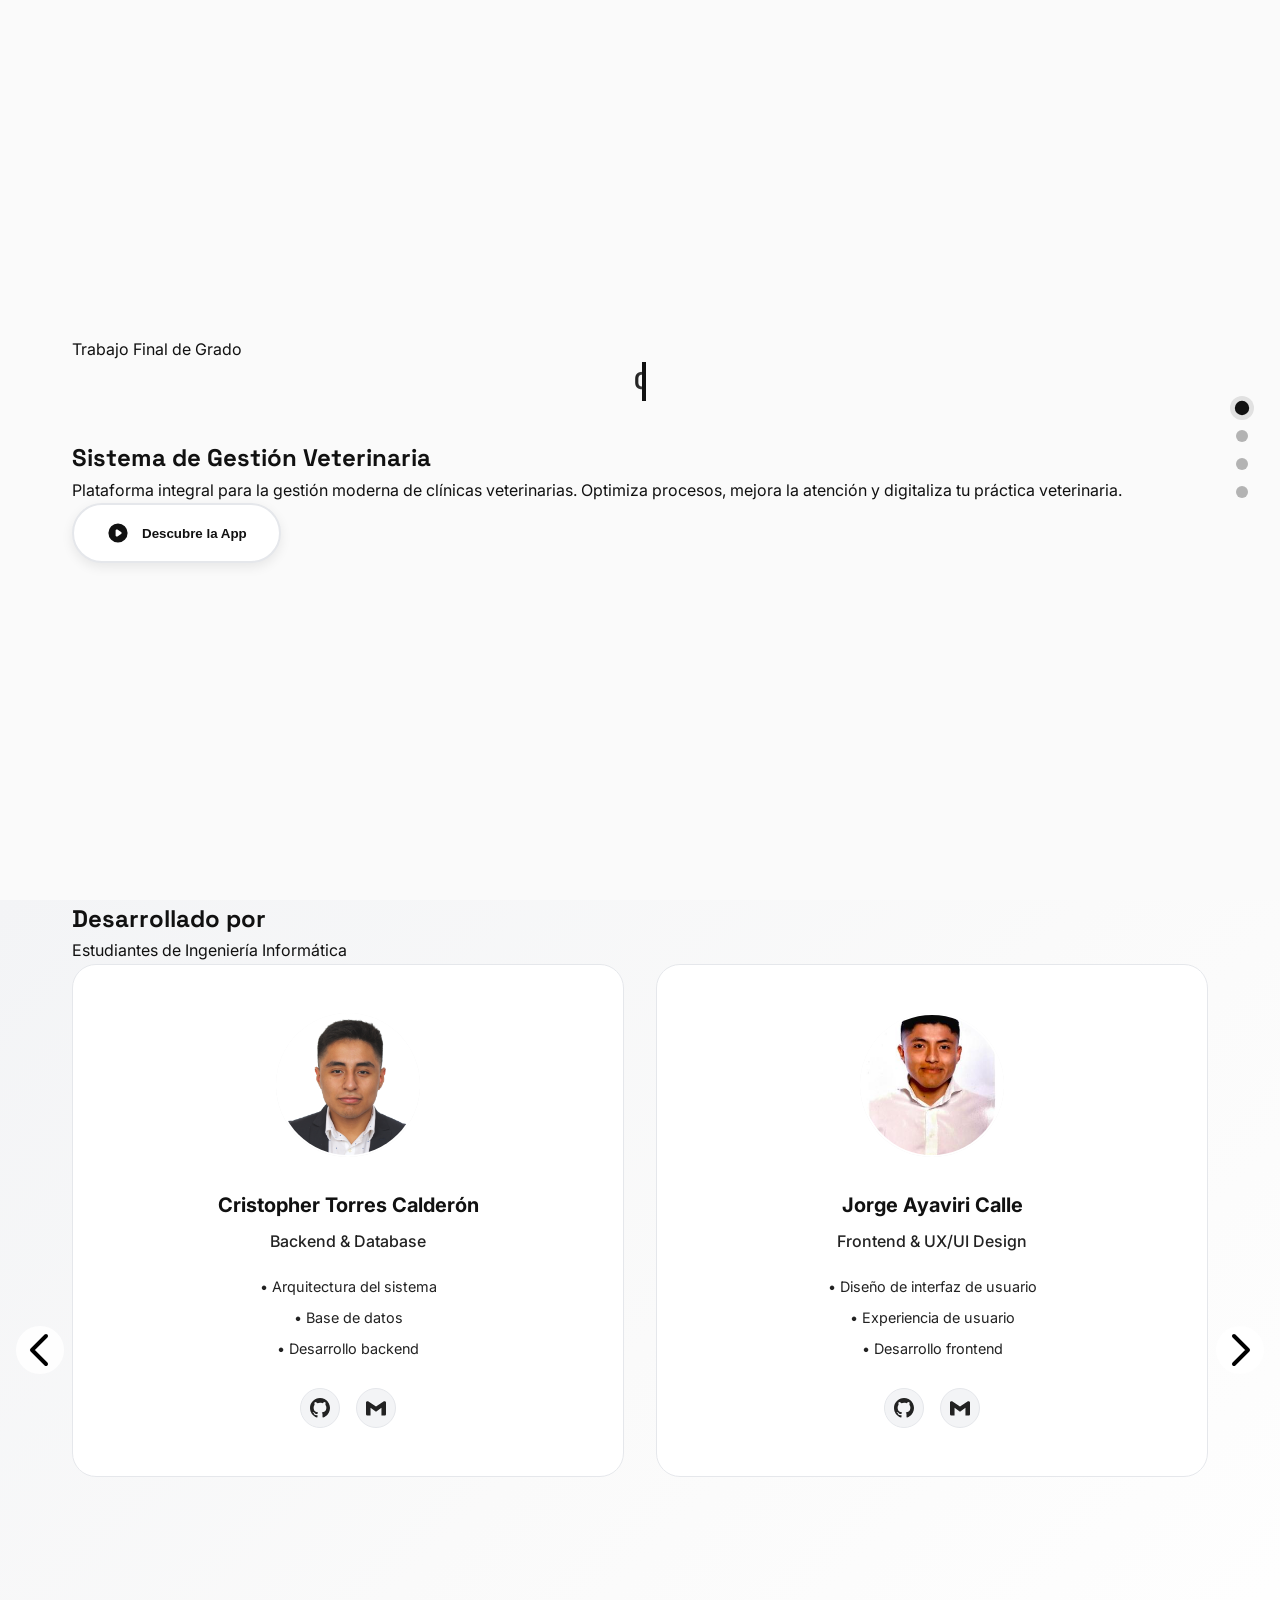
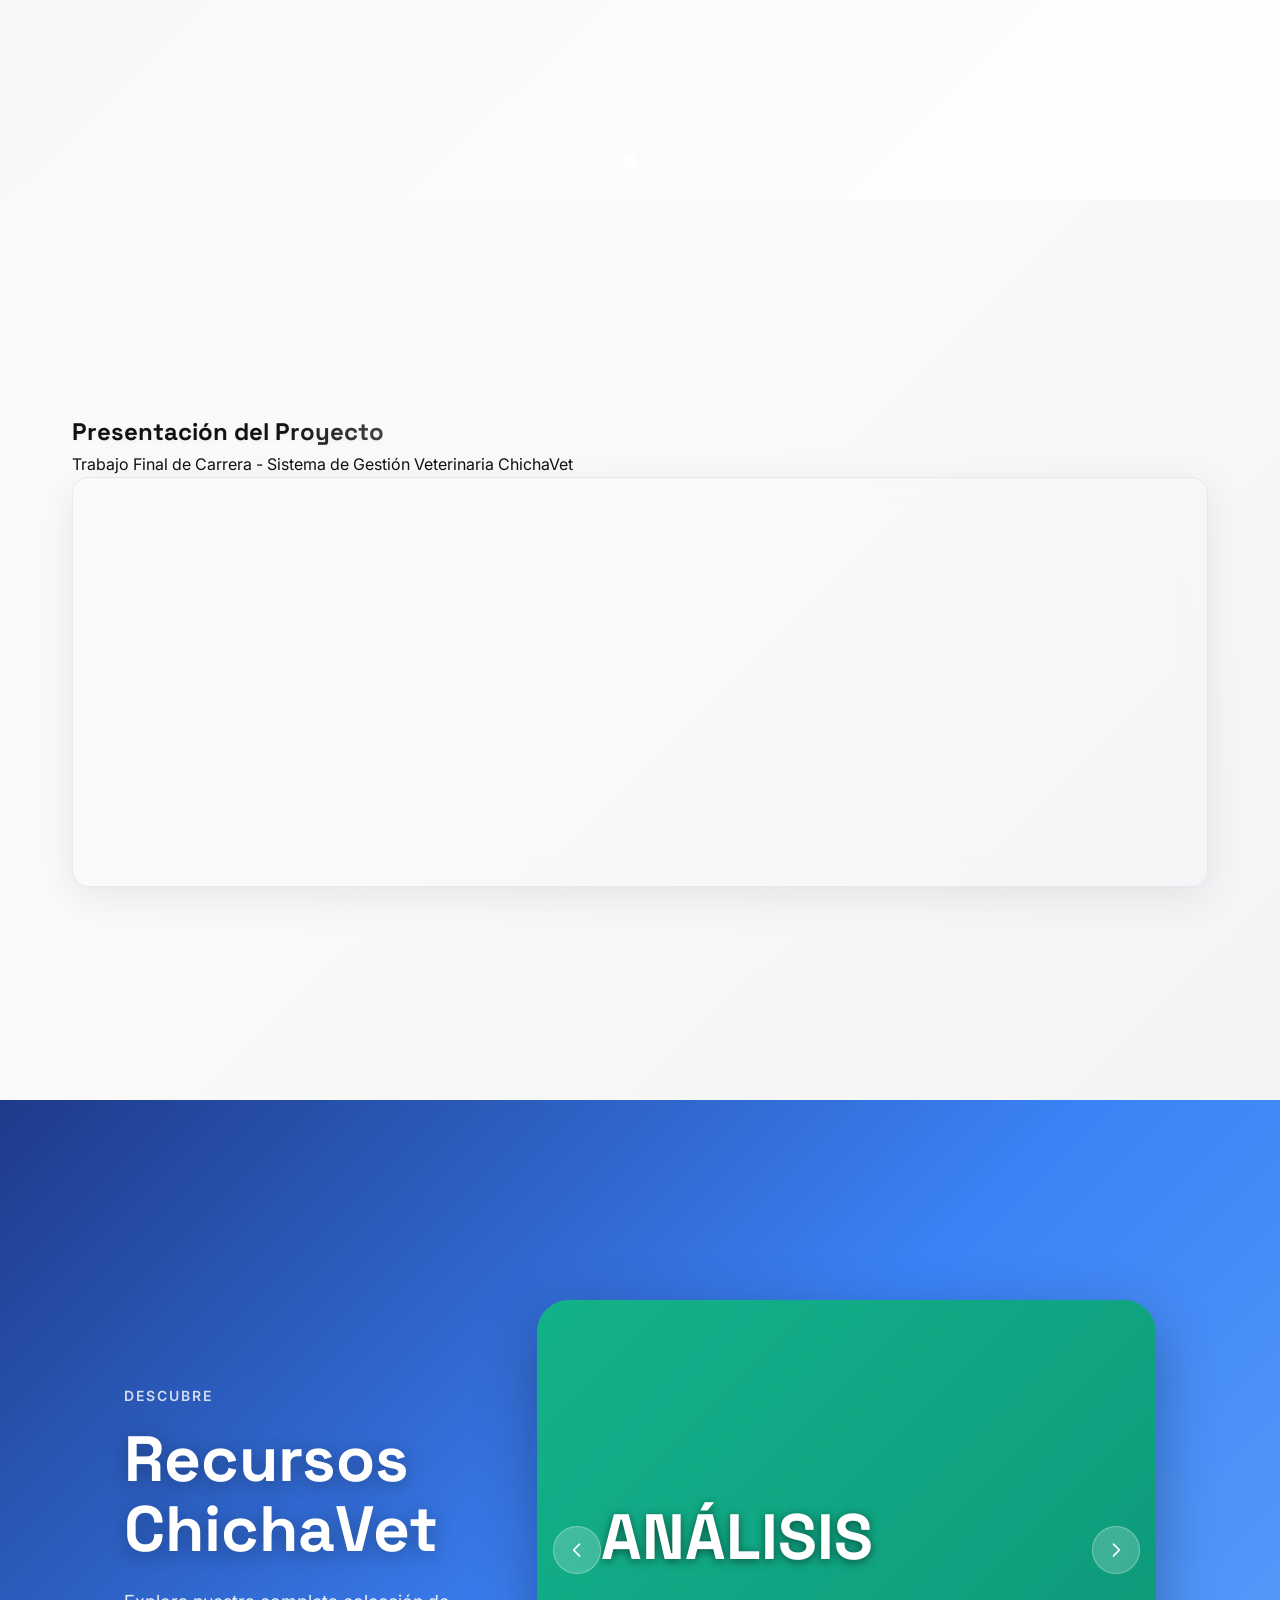
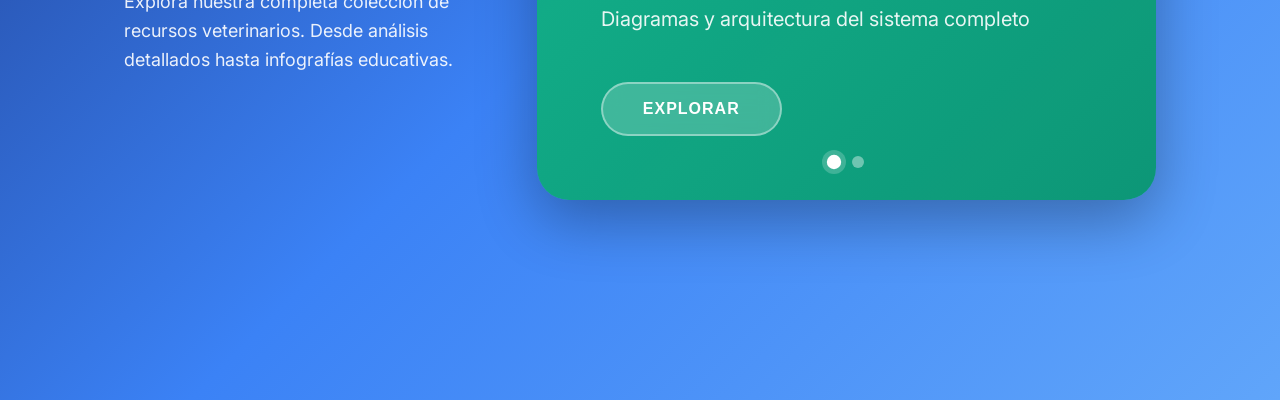
==== commit 3b05b62e: "CAMBIOS MUYYYY BUENOS" ====
--- a/laWeb.html
+++ b/laWeb.html
@@ -14,7 +14,7 @@
     <div class="scroll-dot active" onclick="scrollToPage(0)" title="Inicio"></div>
     <div class="scroll-dot" onclick="scrollToPage(1)" title="Desarrolladores"></div>
     <div class="scroll-dot" onclick="scrollToPage(2)" title="Presentación"></div>
-    <div class="scroll-dot" onclick="scrollToPage(3)" title="Arquitectura"></div>
+    <div class="scroll-dot" onclick="scrollToPage(3)" title="Recursos"></div>
   </div>
 
   <!-- Indicador de navegación bloqueada -->
@@ -22,14 +22,6 @@
     Navegación bloqueada<br>
     <small>Cierra el video para continuar</small>
   </div>
-
-  <!-- Navegación superior -->
-  <nav class="page-nav-bar">
-    <button onclick="scrollToPage(0)" class="active">Inicio</button>
-    <button onclick="scrollToPage(1)">Equipo</button>
-    <button onclick="scrollToPage(2)">Presentación</button>
-    <button onclick="scrollToPage(3)">Recursos</button>
-  </nav>
 
   <!-- Container principal con efecto sticky -->
   <div class="relative">
@@ -371,7 +363,14 @@
     const totalPages = 4;
     let videoPlaying = false;
     
-    // Función para scroll a página específica
+    // Variables del carrusel
+    let currentCarouselSlide = 0;
+    const totalCarouselSlides = 2;
+
+    // Variables del slider de recursos
+    let currentResourceSlide = 0;
+    const totalResourceSlides = 2;
+    
     function scrollToPage(pageIndex) {
       if (videoPlaying) {
         showNavigationBlockedFeedback();
@@ -381,28 +380,36 @@
       const page = document.getElementById(`page-${pageIndex}`);
       if (!page) return;
 
-      page.scrollIntoView({ behavior: 'smooth' });
+      const offset = page.offsetTop;
+      window.scrollTo({
+        top: offset,
+        behavior: 'smooth'
+      });
+
+      currentPage = pageIndex;
       updateActiveIndicators(pageIndex);
-      currentPage = pageIndex;
-    }
-
-    // Detectar cambios de página al hacer scroll
-    const container = document.querySelector('.relative');
-    let isScrolling = false;
-
-    container.addEventListener('scroll', () => {
-      if (isScrolling) return;
-      
+    }
+
+    function updateActiveIndicators(activeIndex) {
+      document.querySelectorAll('.scroll-dot').forEach((dot, index) => {
+        dot.classList.toggle('active', index === activeIndex);
+      });
+    }
+
+    // Detectar scroll y actualizar indicadores
+    window.addEventListener('scroll', () => {
+      if (videoPlaying) return;
+
+      const viewportHeight = window.innerHeight;
+      const scrollTop = window.pageYOffset || document.documentElement.scrollTop;
+
       const pages = document.querySelectorAll('.page-section');
-      const containerTop = container.scrollTop;
-      const windowHeight = window.innerHeight;
-      
       pages.forEach((page, index) => {
         const pageTop = page.offsetTop;
         const pageHeight = page.offsetHeight;
-        
-        if (containerTop >= pageTop - windowHeight / 2 && 
-            containerTop < pageTop + pageHeight - windowHeight / 2) {
+
+        if (scrollTop >= pageTop - viewportHeight/2 && 
+            scrollTop < pageTop + pageHeight - viewportHeight/2) {
           if (currentPage !== index) {
             currentPage = index;
             updateActiveIndicators(index);
@@ -411,89 +418,84 @@
       });
     });
 
-    // Control de scroll con rueda del mouse
-    container.addEventListener('wheel', (e) => {
-      if (videoPlaying) {
-        e.preventDefault();
-        showNavigationBlockedFeedback();
-        return;
-      }
-
-      if (isScrolling) return;
-
-      const direction = e.deltaY > 0 ? 1 : -1;
-      const targetPage = Math.min(Math.max(currentPage + direction, 0), totalPages - 1);
-
-      if (targetPage !== currentPage) {
-        isScrolling = true;
-        scrollToPage(targetPage);
+    // Funciones del carrusel
+    function changeCarouselSlide(direction) {
+      const slides = document.querySelectorAll('.carousel-slide');
+      const dots = document.querySelectorAll('.carousel-dot');
+      
+      slides[currentCarouselSlide].classList.remove('active');
+      dots[currentCarouselSlide].classList.remove('active');
+      
+      currentCarouselSlide += direction;
+      
+      if (currentCarouselSlide >= totalCarouselSlides) {
+        currentCarouselSlide = 0;
+      } else if (currentCarouselSlide < 0) {
+        currentCarouselSlide = totalCarouselSlides - 1;
+      }
+      
+      slides[currentCarouselSlide].classList.add('active');
+      dots[currentCarouselSlide].classList.add('active');
+    }
+    
+    function goToCarouselSlide(slideIndex) {
+      const direction = slideIndex > currentCarouselSlide ? 1 : -1;
+      const steps = Math.abs(slideIndex - currentCarouselSlide);
+      
+      for (let i = 0; i < steps; i++) {
         setTimeout(() => {
-          isScrolling = false;
-        }, 1000);
-      }
-    }, { passive: false });
-
-    // Actualizar indicadores activos
-    function updateActiveIndicators(activeIndex) {
-      // Actualizar dots laterales
-      const dots = document.querySelectorAll('.scroll-dot');
-      dots.forEach((dot, index) => {
-        dot.classList.toggle('active', index === activeIndex);
-      });
-
-      // Actualizar botones de navegación
-      const navButtons = document.querySelectorAll('.page-nav-bar button');
-      navButtons.forEach((button, index) => {
-        button.classList.toggle('active', index === activeIndex);
-      });
-    }
-
-    // Control con teclado
-    document.addEventListener('keydown', (e) => {
-      if (videoPlaying) {
-        if (e.key === 'Escape') {
-          closeVideo();
-        }
-        return;
-      }
-
-      switch(e.key) {
-        case 'ArrowDown':
-        case 'PageDown':
-          e.preventDefault();
-          if (currentPage < totalPages - 1) {
-            scrollToPage(currentPage + 1);
-          }
-          break;
-        case 'ArrowUp':
-        case 'PageUp':
-          e.preventDefault();
-          if (currentPage > 0) {
-            scrollToPage(currentPage - 1);
-          }
-          break;
-        case 'Home':
-          e.preventDefault();
-          scrollToPage(0);
-          break;
-        case 'End':
-          e.preventDefault();
-          scrollToPage(totalPages - 1);
-          break;
-      }
-    });
+          changeCarouselSlide(direction);
+        }, i * 100);
+      }
+    }
+
+    // Funciones del slider de recursos
+    function changeResourceSlide(direction) {
+      const slides = document.querySelectorAll('.resource-slide');
+      const dots = document.querySelectorAll('.resource-dot');
+      
+      slides[currentResourceSlide].classList.remove('active');
+      dots[currentResourceSlide].classList.remove('active');
+      
+      currentResourceSlide += direction;
+      
+      if (currentResourceSlide >= totalResourceSlides) {
+        currentResourceSlide = 0;
+      } else if (currentResourceSlide < 0) {
+        currentResourceSlide = totalResourceSlides - 1;
+      }
+      
+      slides[currentResourceSlide].classList.add('active');
+      dots[currentResourceSlide].classList.add('active');
+    }
+    
+    function goToResourceSlide(slideIndex) {
+      const slides = document.querySelectorAll('.resource-slide');
+      const dots = document.querySelectorAll('.resource-dot');
+      
+      slides[currentResourceSlide].classList.remove('active');
+      dots[currentResourceSlide].classList.remove('active');
+      
+      currentResourceSlide = slideIndex;
+      
+      slides[currentResourceSlide].classList.add('active');
+      dots[currentResourceSlide].classList.add('active');
+    }
 
     // Inicialización
     document.addEventListener('DOMContentLoaded', () => {
-      // Asegurarse de que empezamos en la primera página
-      container.scrollTo(0, 0);
-      currentPage = 0;
+      window.scrollTo(0, 0);
       updateActiveIndicators(0);
 
-      // Inicializar el primer slide del carrusel si existe
+      // Inicializar slides
       const firstCarouselSlide = document.querySelector('.carousel-slide');
       if (firstCarouselSlide) {
         firstCarouselSlide.classList.add('active');
+      }
+
+      const firstResourceSlide = document.querySelector('.resource-slide');
+      if (firstResourceSlide) {
+        firstResourceSlide.classList.add('active');
       }
     });
 
@@ -564,46 +566,6 @@
       }, 800);
     }
 
-    // Funciones para el slider de recursos - SIMPLE
-    function changeResourceSlide(direction) {
-      const slides = document.querySelectorAll('.resource-slide');
-      const dots = document.querySelectorAll('.resource-dot');
-      
-      // Quitar activo del actual
-      slides[currentResourceSlide].classList.remove('active');
-      dots[currentResourceSlide].classList.remove('active');
-      
-      // Calcular nuevo slide
-      currentResourceSlide += direction;
-      
-      // Loop
-      if (currentResourceSlide >= totalResourceSlides) {
-        currentResourceSlide = 0;
-      } else if (currentResourceSlide < 0) {
-        currentResourceSlide = totalResourceSlides - 1;
-      }
-      
-      // Activar nuevo slide
-      slides[currentResourceSlide].classList.add('active');
-      dots[currentResourceSlide].classList.add('active');
-    }
-    
-    function goToResourceSlide(slideIndex) {
-      const slides = document.querySelectorAll('.resource-slide');
-      const dots = document.querySelectorAll('.resource-dot');
-      
-      // Quitar activo del actual
-      slides[currentResourceSlide].classList.remove('active');
-      dots[currentResourceSlide].classList.remove('active');
-      
-      // Ir al slide
-      currentResourceSlide = slideIndex;
-      
-      // Activar nuevo slide
-      slides[currentResourceSlide].classList.add('active');
-      dots[currentResourceSlide].classList.add('active');
-    }
-
     // Funciones para el sistema de paneles de recursos
     function expandResource(element, type) {
       // Simple - solo cambiar el slide actual
@@ -715,62 +677,6 @@
         scrollMonitor = null;
       }
     }
-
-    // Funciones del carrusel
-    function changeCarouselSlide(direction) {
-      const slides = document.querySelectorAll('.carousel-slide');
-      const carouselSlides = document.querySelector('.carousel-slides');
-      const dots = document.querySelectorAll('.carousel-dot');
-      
-      // Remover clases activas
-      slides[currentCarouselSlide].classList.remove('active');
-      dots[currentCarouselSlide].classList.remove('active');
-      
-      // Calcular nuevo slide
-      currentCarouselSlide += direction;
-      
-      // Wrap around
-      if (currentCarouselSlide >= totalCarouselSlides) {
-        currentCarouselSlide = 0;
-      } else if (currentCarouselSlide < 0) {
-        currentCarouselSlide = totalCarouselSlides - 1;
-      }
-      
-      // Aplicar transformación con animación suave
-      const translateX = -currentCarouselSlide * 50;
-      carouselSlides.style.transform = `translateX(${translateX}%)`;
-      
-      // Añadir animaciones de entrada siguiendo el patrón TikTok
-      setTimeout(() => {
-        slides[currentCarouselSlide].classList.add('active');
-        dots[currentCarouselSlide].classList.add('active');
-        
-        // Animación de entrada según dirección
-        if (direction > 0) {
-          slides[currentCarouselSlide].classList.add('slide-in-right');
-        } else {
-          slides[currentCarouselSlide].classList.add('slide-in-left');
-        }
-        
-        // Limpiar clases de animación después
-        setTimeout(() => {
-          slides.forEach(slide => {
-            slide.classList.remove('slide-in-right', 'slide-in-left');
-          });
-        }, 800);
-      }, 100);
-    }
-    
-    function goToCarouselSlide(slideIndex) {
-      const direction = slideIndex > currentCarouselSlide ? 1 : -1;
-      const steps = Math.abs(slideIndex - currentCarouselSlide);
-      
-      for (let i = 0; i < steps; i++) {
-        setTimeout(() => {
-          changeCarouselSlide(direction);
-        }, i * 100);
-      }
-    }
   </script>
 </body>
 </html>
--- a/styles.css
+++ b/styles.css
@@ -57,6 +57,7 @@
   padding: 0 2rem;
   position: relative;
   z-index: 2;
+  pointer-events: auto;
 }
 
 .grid {
@@ -791,10 +792,11 @@
   right: 2rem;
   top: 50%;
   transform: translateY(-50%);
-  z-index: 1000;
+  z-index: 9999;
   display: flex;
   flex-direction: column;
   gap: 1rem;
+  pointer-events: auto;
 }
 
 .scroll-dot {
@@ -809,6 +811,7 @@
 .scroll-dot.active {
   background: var(--primary);
   transform: scale(1.2);
+  box-shadow: 0 0 0 4px rgba(17, 17, 17, 0.1);
 }
 
 .scroll-dot:hover:not(.active) {
@@ -1021,108 +1024,106 @@
 }
 
 .carousel-slides {
-  display: flex;
-  width: 200%;
+  position: relative;
+  width: 100%;
   height: 100%;
-  transition: transform 0.8s cubic-bezier(0.4, 0, 0.2, 1);
+  transition: transform 0.5s ease;
 }
 
 .carousel-slide {
-  width: 50%;
+  position: absolute;
+  top: 0;
+  left: 0;
+  width: 100%;
   height: 100%;
+  opacity: 0;
+  visibility: hidden;
+  transition: all 0.5s ease;
+}
+
+.carousel-slide.active {
+  opacity: 1;
+  visibility: visible;
+}
+
+/* Resource Slider */
+.resource-slide {
+  position: absolute;
+  top: 0;
+  left: 0;
+  width: 100%;
+  height: 100%;
+  opacity: 0;
+  visibility: hidden;
+  transition: all 0.5s ease;
+}
+
+.resource-slide.active {
+  opacity: 1;
+  visibility: visible;
+}
+
+/* Navigation Arrows */
+.carousel-arrow,
+.resource-nav-btn {
+  position: absolute;
+  top: 50%;
+  transform: translateY(-50%);
+  width: 3rem;
+  height: 3rem;
+  background: rgba(255, 255, 255, 0.9);
+  border: none;
+  border-radius: 50%;
+  cursor: pointer;
   display: flex;
   align-items: center;
   justify-content: center;
-  opacity: 0;
-  transition: all 0.8s cubic-bezier(0.4, 0, 0.2, 1);
-}
-
-.carousel-slide.active {
-  opacity: 1;
-}
-
-/* Flechas de navegación del carrusel */
-.carousel-arrow {
+  z-index: 100;
+  transition: all 0.3s ease;
+}
+
+.carousel-arrow:hover,
+.resource-nav-btn:hover {
+  background: white;
+  transform: translateY(-50%) scale(1.1);
+}
+
+.carousel-arrow-left,
+.resource-nav-btn.prev {
+  left: 1rem;
+}
+
+.carousel-arrow-right,
+.resource-nav-btn.next {
+  right: 1rem;
+}
+
+/* Dots */
+.carousel-indicators,
+.resources-indicators {
   position: absolute;
-  top: 50%;
-  transform: translateY(-50%);
-  z-index: 100;
-  width: 3rem;
-  height: 3rem;
-  background: rgba(255, 255, 255, 0.9);
-  border: 2px solid var(--gray);
-  border-radius: 50%;
-  display: flex;
-  align-items: center;
-  justify-content: center;
-  cursor: pointer;
-  transition: all 0.3s cubic-bezier(0.4, 0, 0.2, 1);
-  backdrop-filter: blur(10px);
-  box-shadow: 0 8px 32px rgba(17, 17, 17, 0.1);
-}
-
-.carousel-arrow:hover {
-  background: var(--white);
-  border-color: var(--accent);
-  transform: translateY(-50%) scale(1.1);
-  box-shadow: 0 12px 40px rgba(17, 17, 17, 0.15);
-}
-
-.carousel-arrow-left {
-  left: 1.5rem;
-}
-
-.carousel-arrow-right {
-  right: 1.5rem;
-}
-
-.carousel-arrow svg {
-  width: 1.25rem;
-  height: 1.25rem;
-  color: var(--primary);
-  transition: all 0.3s ease;
-}
-
-.carousel-arrow:hover svg {
-  color: var(--accent);
-  transform: scale(1.1);
-}
-
-/* Indicadores del carrusel */
-.carousel-indicators {
-  position: absolute;
-  bottom: 3rem;
+  bottom: 2rem;
   left: 50%;
   transform: translateX(-50%);
+  display: flex;
+  gap: 0.5rem;
   z-index: 100;
-  display: flex;
-  gap: 0.75rem;
-  background: rgba(255, 255, 255, 0.9);
-  padding: 0.75rem 1.5rem;
-  border-radius: 2rem;
-  backdrop-filter: blur(10px);
-  box-shadow: 0 8px 32px rgba(17, 17, 17, 0.1);
-}
-
-.carousel-dot {
-  width: 0.625rem;
-  height: 0.625rem;
+}
+
+.carousel-dot,
+.resource-dot {
+  width: 0.75rem;
+  height: 0.75rem;
   border-radius: 50%;
-  background: rgba(17, 17, 17, 0.3);
+  background: rgba(255, 255, 255, 0.3);
   cursor: pointer;
   transition: all 0.3s ease;
-  border: 2px solid transparent;
-}
-
-.carousel-dot.active {
-  background: var(--primary);
+}
+
+.carousel-dot.active,
+.resource-dot.active {
+  background: white;
   transform: scale(1.2);
-  box-shadow: 0 0 0 3px rgba(17, 17, 17, 0.1);
-}
-
-.carousel-dot:hover {
-  background: var(--accent);
-  transform: scale(1.1);
 }
 
 /* Slide de creadores (mantener estilos existentes) */
@@ -2058,13 +2059,11 @@
 .page-section {
   height: 100vh;
   width: 100%;
-  scroll-snap-align: start;
-  scroll-snap-stop: always;
   position: relative;
-  overflow: hidden;
   display: flex;
   align-items: center;
   justify-content: center;
+  z-index: 1;
 }
 
 /* Top Navigation Bar */
@@ -2080,7 +2079,8 @@
   gap: 0.5rem;
   box-shadow: 0 8px 32px rgba(17, 17, 17, 0.1);
   backdrop-filter: blur(10px);
-  z-index: 1000;
+  z-index: 9999;
+  pointer-events: auto;
 }
 
 .page-nav-bar button {
@@ -2092,7 +2092,7 @@
   border-radius: 2rem;
   cursor: pointer;
   transition: all 0.3s ease;
-  font-size: 0.9rem;
+  pointer-events: auto;
 }
 
 .page-nav-bar button:hover {
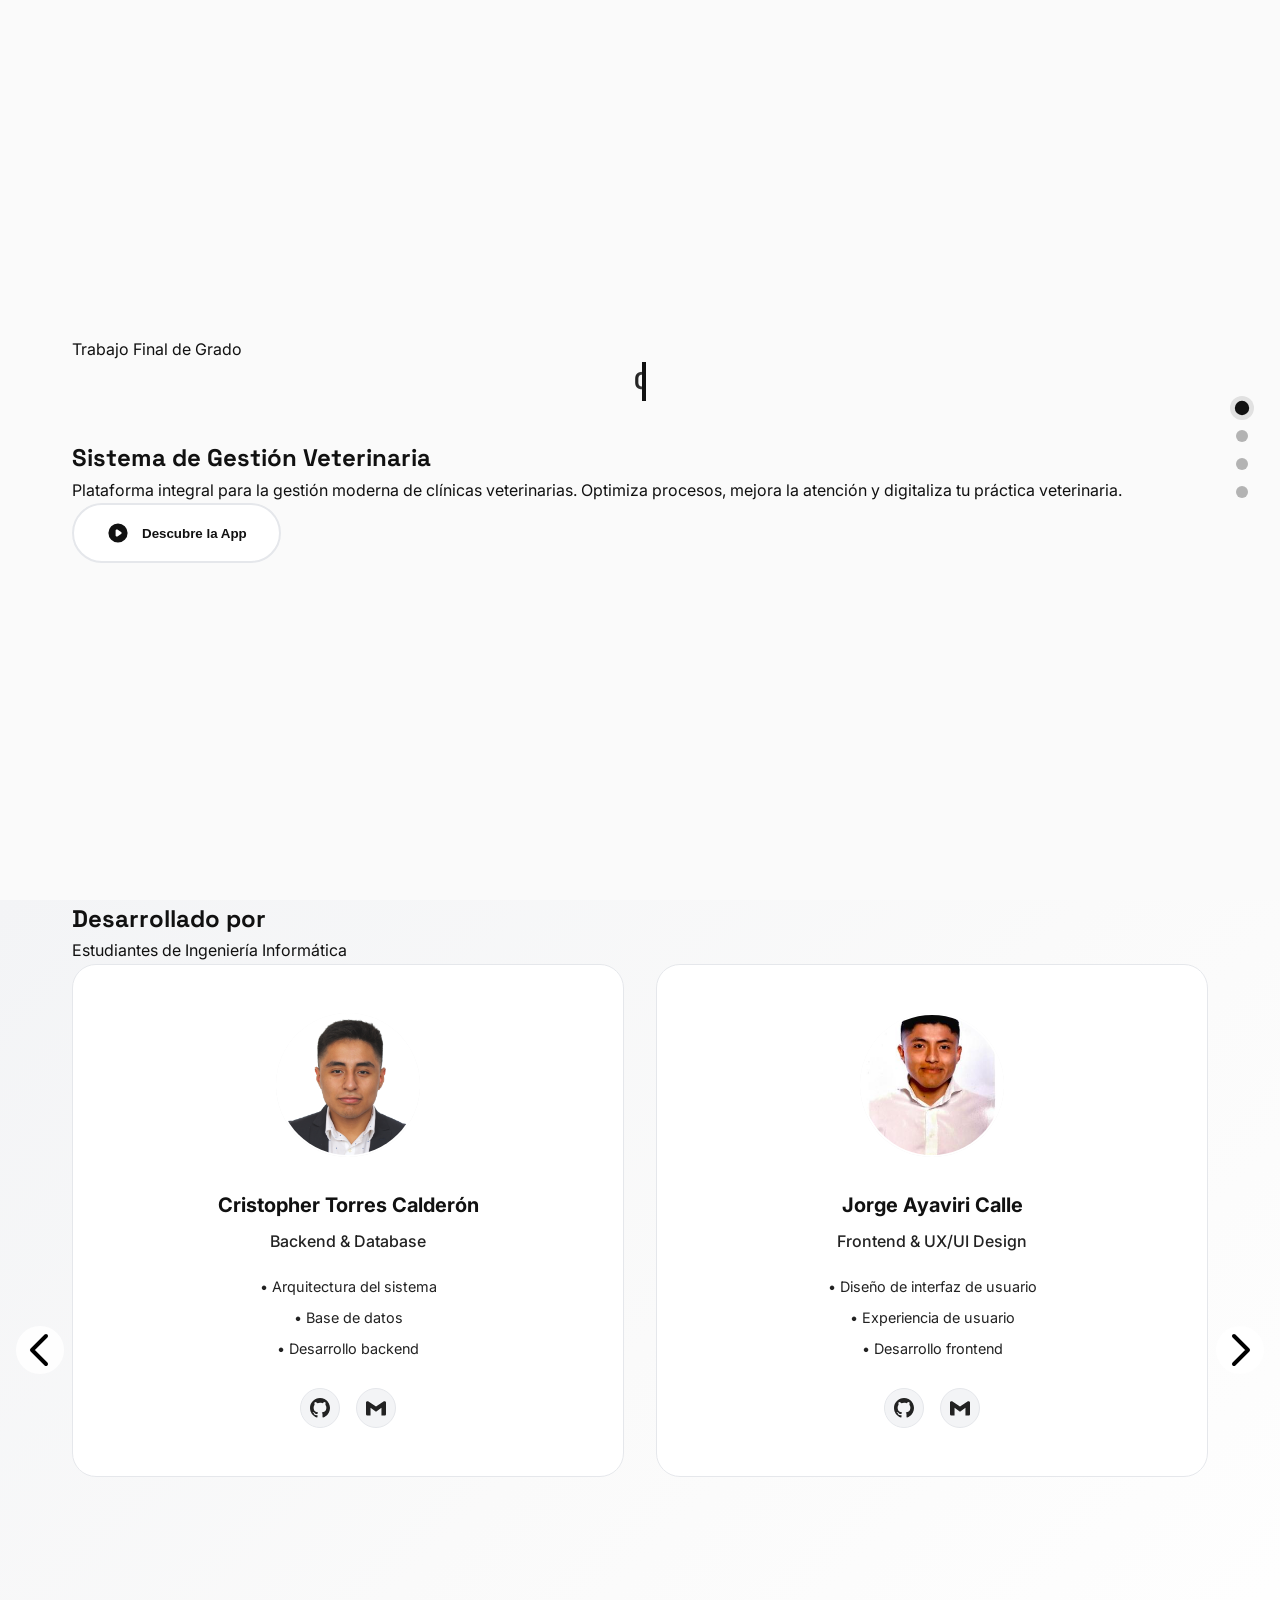
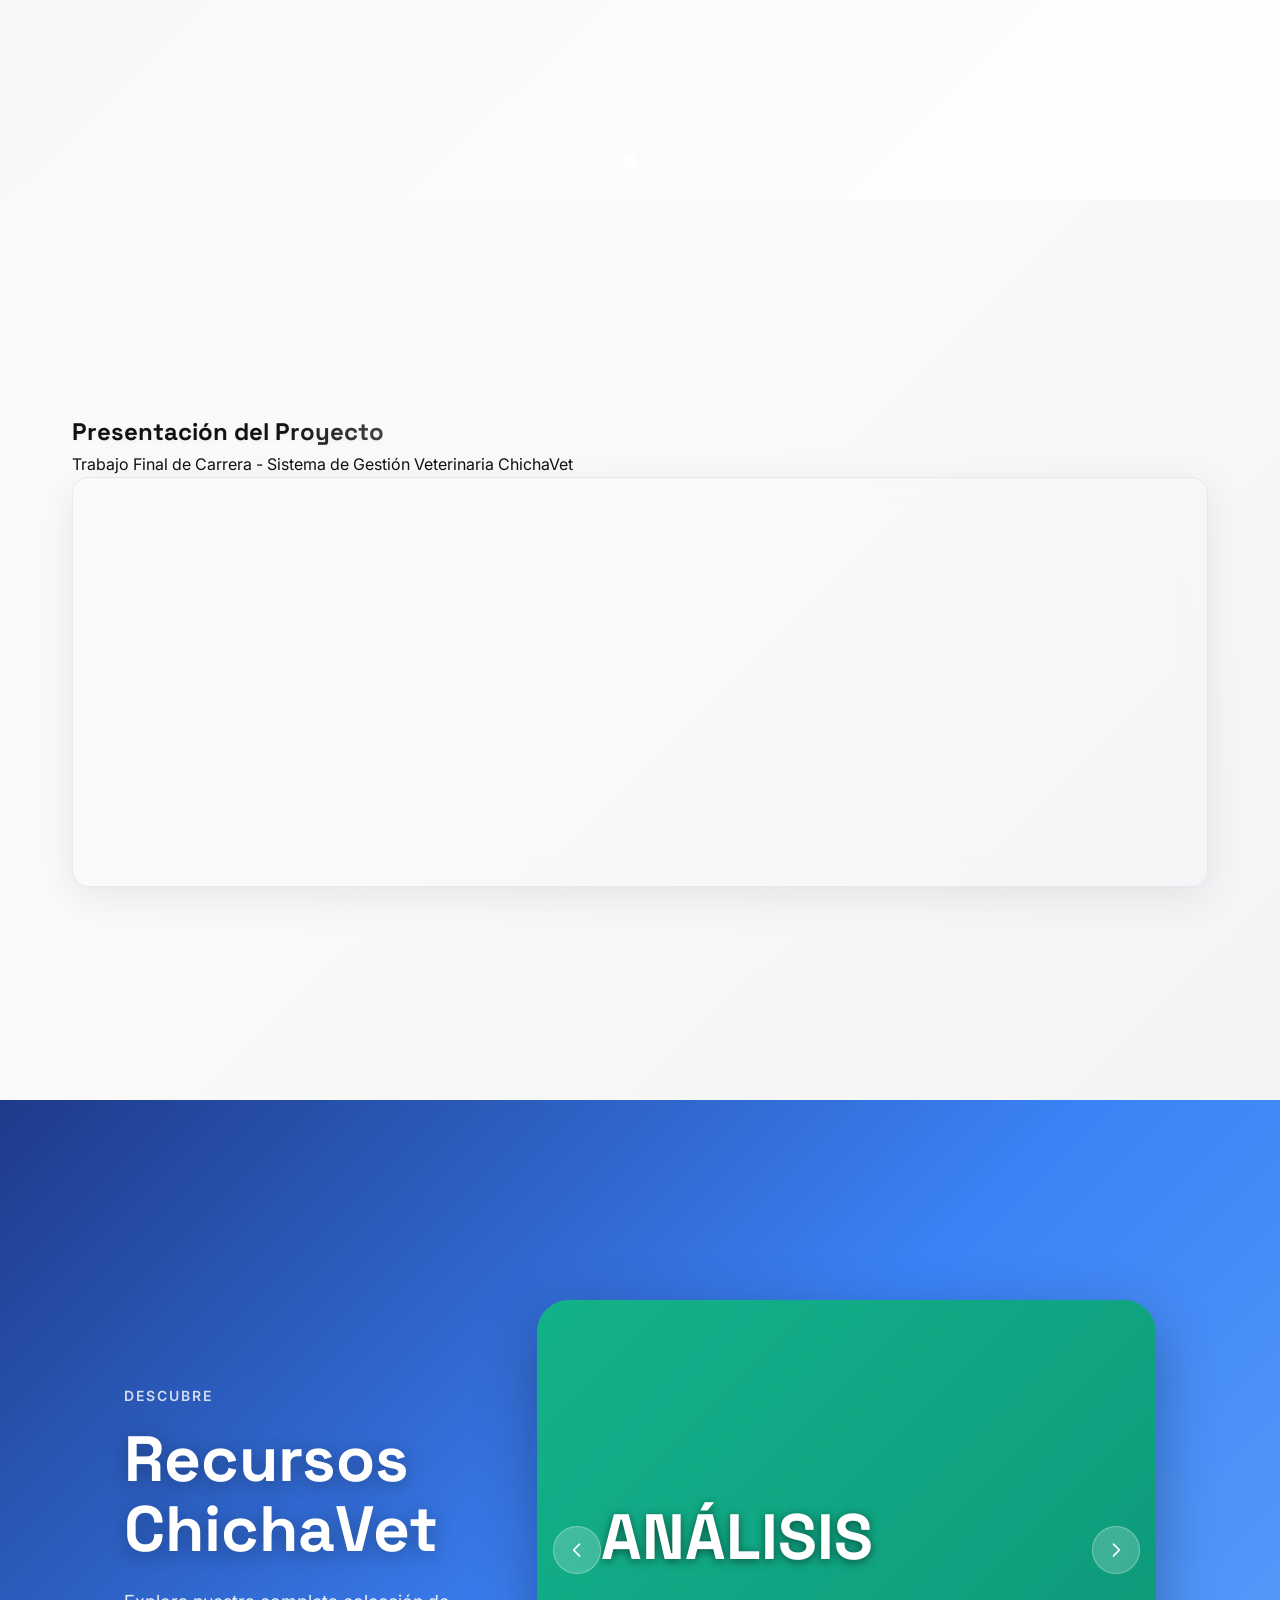
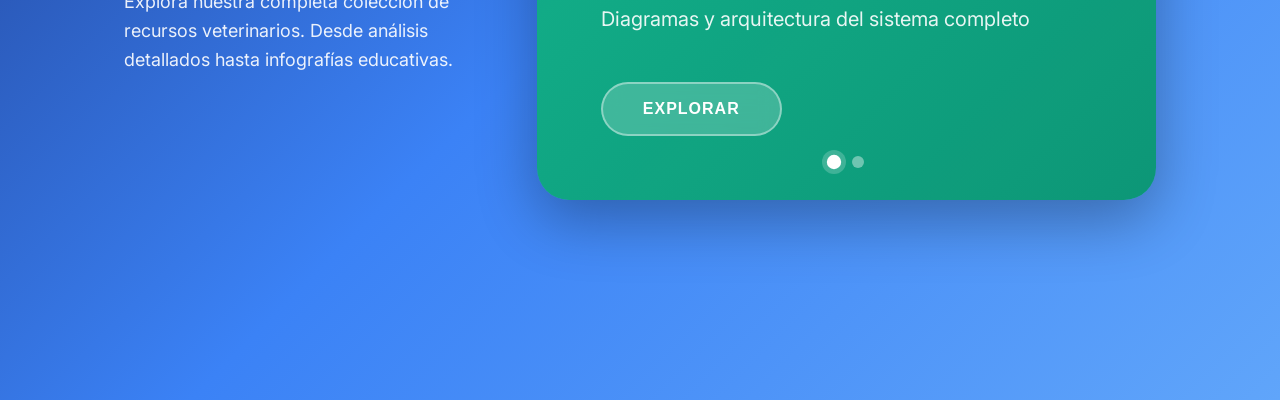
==== commit 5a579124: "CAMBVIOS BOTON CERRAR VIDEO" ====
--- a/laWeb.html
+++ b/laWeb.html
@@ -67,11 +67,7 @@
             allow="accelerometer; autoplay; clipboard-write; encrypted-media; gyroscope; picture-in-picture" 
             allowfullscreen>
           </iframe>
-          <div class="video-overlay" id="videoOverlay">
-            <button class="video-close-btn" onclick="closeVideo()">
-              Cerrar Video
-            </button>
-          </div>
+          <button class="video-close-btn" onclick="closeVideo()">✕</button>
         </div>
       </div>
     </section>
@@ -499,7 +495,7 @@
       }
     });
 
-    // Funciones existentes del video
+    // Funciones del video
     function toggleVideo() {
       const videoSection = document.getElementById('videoSection');
       const videoIframe = document.getElementById('videoIframe');
@@ -515,24 +511,13 @@
         videoIframe.src = videoUrl;
         
         setTimeout(() => {
-          // Activar modo video y deshabilitar navegación
           heroPage.classList.add('video-active');
           videoSection.classList.add('expanded');
           discoverBtn.classList.add('video-mode');
           discoverBtn.classList.remove('loading');
           discoverText.textContent = 'Cerrar Video';
           videoPlaying = true;
-          
-          // Deshabilitar navegación y iniciar monitoreo
-          toggleNavigation(true);
-          startScrollMonitoring();
-          
-          // Auto-cerrar después de 3 minutos
-          videoTimer = setTimeout(() => {
-            closeVideo();
-          }, 180000);
         }, 500);
-        
       } else {
         closeVideo();
       }
@@ -545,25 +530,15 @@
       const discoverText = document.getElementById('discoverText');
       const heroPage = document.getElementById('page-0');
       
-      // Desactivar modo video y habilitar navegación
       heroPage.classList.remove('video-active');
       videoSection.classList.remove('expanded');
       discoverBtn.classList.remove('video-mode');
-      
-      // Habilitar navegación y detener monitoreo
-      toggleNavigation(false);
-      stopScrollMonitoring();
+      videoPlaying = false;
       
       setTimeout(() => {
         videoIframe.src = '';
-        videoPlaying = false;
         discoverText.textContent = 'Descubre la App';
-        
-        if (videoTimer) {
-          clearTimeout(videoTimer);
-          videoTimer = null;
-        }
-      }, 800);
+      }, 300);
     }
 
     // Funciones para el sistema de paneles de recursos
--- a/styles.css
+++ b/styles.css
@@ -104,20 +104,19 @@
 
 /* Video Player Styles - Modo pantalla completa */
 .video-section {
-  position: absolute;
+  position: fixed;
   top: 0;
   left: 0;
   width: 100%;
   height: 100%;
-  overflow: hidden;
-  transition: all 0.8s cubic-bezier(0.4, 0, 0.2, 1);
-  opacity: 0;
-  visibility: hidden;
-  z-index: 50;
   background: rgba(0, 0, 0, 0.95);
   display: flex;
   align-items: center;
   justify-content: center;
+  opacity: 0;
+  visibility: hidden;
+  transition: all 0.5s ease;
+  z-index: 9999;
 }
 
 .video-section.expanded {
@@ -128,13 +127,13 @@
 .video-container {
   position: relative;
   width: 90%;
+  max-width: 1200px;
   height: 0;
-  padding-bottom: 50.625%; /* 16:9 aspect ratio ajustado */
+  padding-bottom: 50.625%;
   background: #000;
   border-radius: 1rem;
   overflow: hidden;
   box-shadow: 0 20px 40px rgba(0, 0, 0, 0.5);
-  max-width: 1200px;
 }
 
 .video-iframe {
@@ -144,7 +143,6 @@
   width: 100%;
   height: 100%;
   border: none;
-  border-radius: 1rem;
 }
 
 .video-overlay {
@@ -169,20 +167,27 @@
 }
 
 .video-close-btn {
-  background: var(--white);
-  color: var(--primary);
+  position: absolute;
+  top: 1rem;
+  right: 1rem;
+  width: 2.5rem;
+  height: 2.5rem;
+  border-radius: 50%;
+  background: rgba(255, 255, 255, 0.2);
   border: none;
-  padding: 0.75rem 1.5rem;
-  border-radius: 2rem;
-  font-weight: 600;
+  color: white;
+  font-size: 1.25rem;
   cursor: pointer;
-  transition: all 0.3s ease;
-  box-shadow: 0 4px 12px rgba(0, 0, 0, 0.2);
+  display: flex;
+  align-items: center;
+  justify-content: center;
+  transition: all 0.3s ease;
+  z-index: 100;
 }
 
 .video-close-btn:hover {
-  transform: translateY(-2px);
-  box-shadow: 0 6px 16px rgba(0, 0, 0, 0.3);
+  background: rgba(255, 255, 255, 0.3);
+  transform: scale(1.1);
 }
 
 /* Ocultar contenido cuando el video está activo */
@@ -214,8 +219,7 @@
   border-radius: 3rem;
   font-weight: 600;
   text-decoration: none;
-  transition: all 0.3s cubic-bezier(0.4, 0, 0.2, 1);
-  box-shadow: 0 4px 12px rgba(17, 17, 17, 0.08);
+  transition: all 0.3s ease;
   cursor: pointer;
 }
 
@@ -226,8 +230,8 @@
 }
 
 .discover-btn.loading {
+  opacity: 0.7;
   pointer-events: none;
-  opacity: 0.7;
 }
 
 .play-icon {
@@ -242,26 +246,19 @@
 
 /* Discover Button en modo video */
 .discover-btn.video-mode {
-  background: rgba(255, 255, 255, 0.9);
-  backdrop-filter: blur(10px);
-  border: 2px solid rgba(255, 255, 255, 0.3);
-  box-shadow: 0 8px 32px rgba(0, 0, 0, 0.3);
-  animation: pulse-video 2s ease-in-out infinite;
+  position: fixed;
+  top: 2rem;
+  left: 50%;
+  transform: translateX(-50%);
+  background: rgba(255, 255, 255, 0.2);
+  color: white;
+  border-color: rgba(255, 255, 255, 0.3);
+  z-index: 10000;
 }
 
 .discover-btn.video-mode:hover {
-  background: rgba(255, 255, 255, 1);
-  transform: translateY(-2px);
-  box-shadow: 0 12px 40px rgba(0, 0, 0, 0.4);
-}
-
-@keyframes pulse-video {
-  0%, 100% {
-    box-shadow: 0 8px 32px rgba(0, 0, 0, 0.3);
-  }
-  50% {
-    box-shadow: 0 8px 32px rgba(0, 0, 0, 0.5), 0 0 0 4px rgba(255, 255, 255, 0.3);
-  }
+  background: rgba(255, 255, 255, 0.3);
+  transform: translateX(-50%) translateY(-2px);
 }
 
 /* Creator Cards - Estilo TikTok */
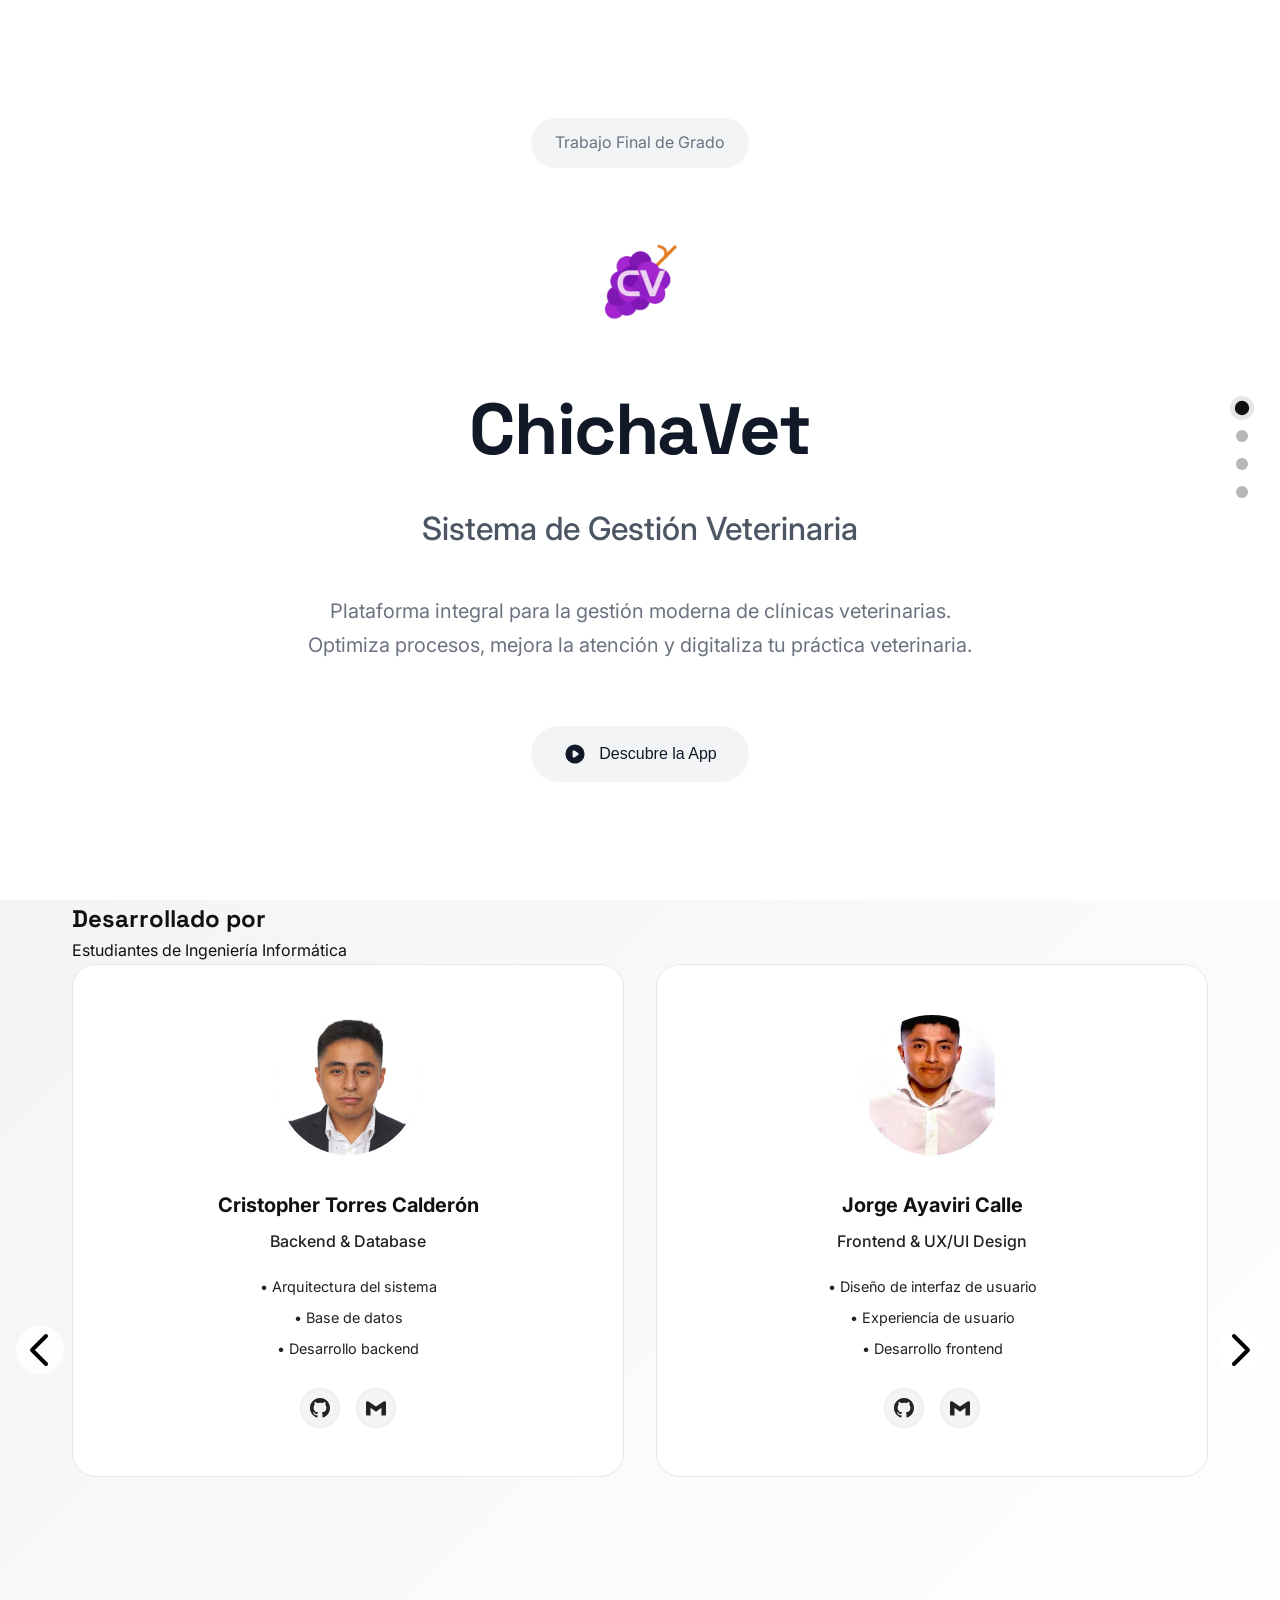
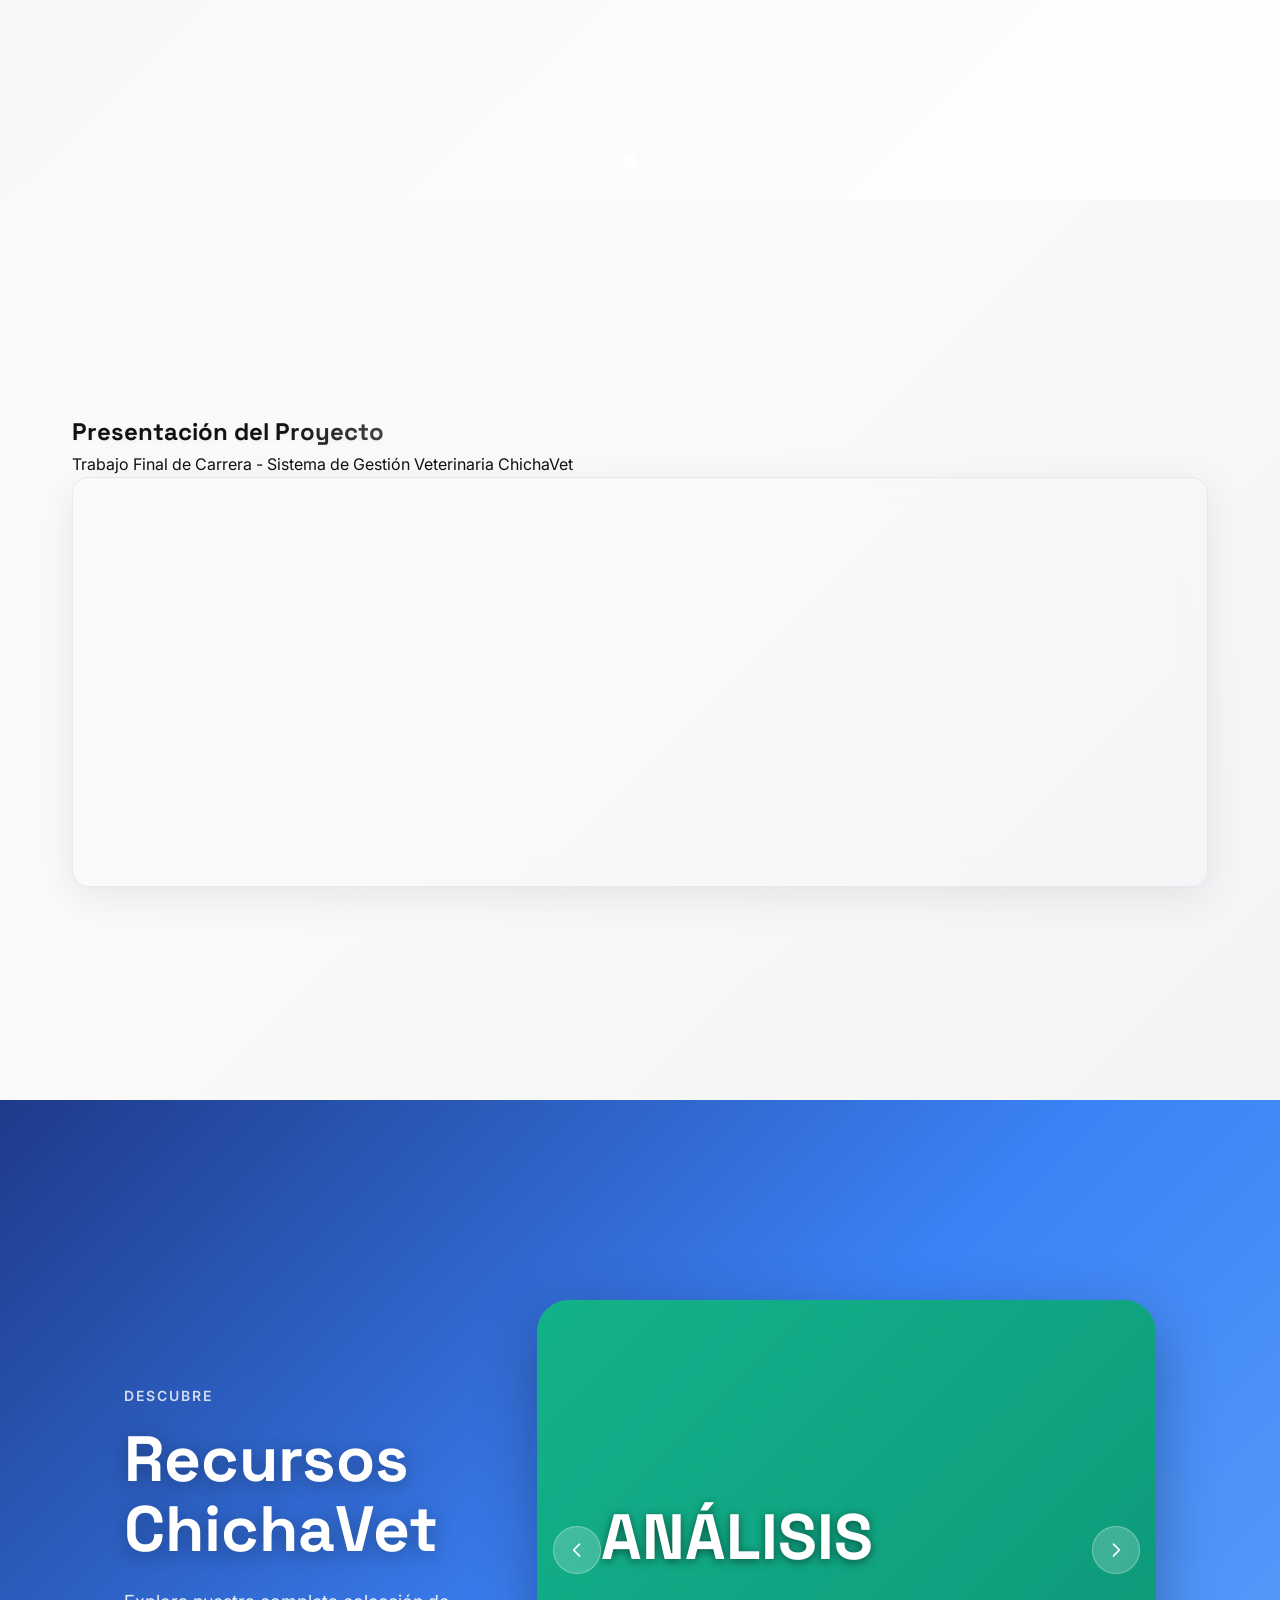
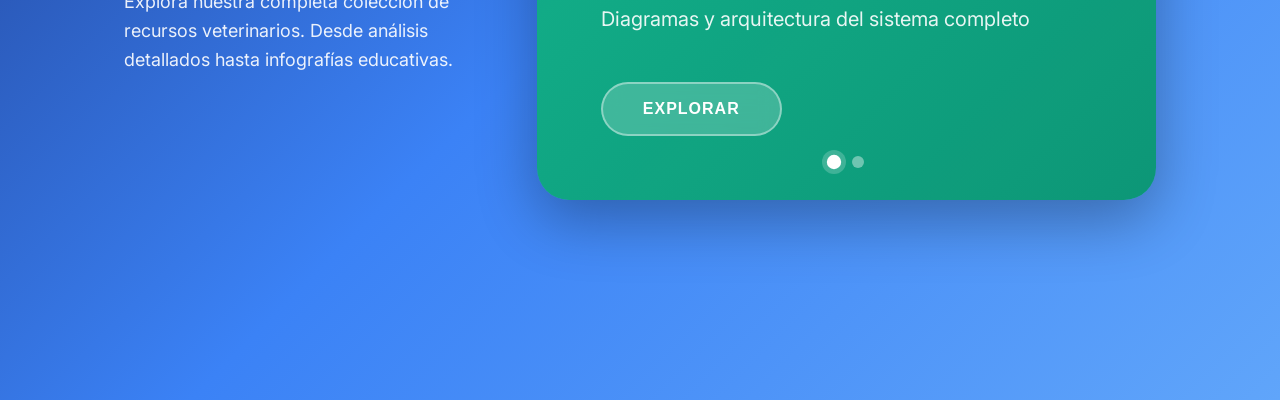
==== commit c9a8fd4e: "CAMBIOS LOGO" ====
--- a/laWeb.html
+++ b/laWeb.html
@@ -29,23 +29,25 @@
     <section class="sticky top-0 h-screen page-section hero-page" id="page-0">
       <div class="container">
         <div class="hero-content">
-          <div class="fade-in-up inline-block px-6 py-2 rounded-full bg-white border border-gray-300 text-sm font-medium mb-8">
-            <span class="text-gray-600">Trabajo Final de Grado</span>
-          </div>
-          <h1 class="fade-in-up hero-title text-5xl md:text-7xl font-bold mb-8 leading-tight title-font">
-            <div style="display: flex; justify-content: center;">
-              <span class="gradient-text typing-effect">ChichaVet</span>
+          <div class="fade-in-up badge">
+            <span>Trabajo Final de Grado</span>
+          </div>
+          
+          <div class="hero-main-content">
+            <div class="logo-container">
+              <img src="./res/logo.png" alt="ChichaVet Logo" class="hero-logo">
             </div>
-            <br>
-            <span class="hero-subtitle text-4xl md:text-5xl text-gray-600">Sistema de Gestión Veterinaria</span>
-          </h1>
-          <p class="fade-in-up text-xl md:text-2xl text-gray-500 mb-12 max-w-3xl mx-auto">
-            Plataforma integral para la gestión moderna de clínicas veterinarias. 
-            Optimiza procesos, mejora la atención y digitaliza tu práctica veterinaria.
-          </p>
-          
-          <!-- Controles del Video -->
-          <div class="video-controls fade-in-up mb-8">
+            
+            <div class="title-group">
+              <h1 class="fade-in-up main-title">ChichaVet</h1>
+              <h2 class="fade-in-up subtitle">Sistema de Gestión Veterinaria</h2>
+            </div>
+            
+            <p class="fade-in-up description">
+              Plataforma integral para la gestión moderna de clínicas veterinarias. 
+              Optimiza procesos, mejora la atención y digitaliza tu práctica veterinaria.
+            </p>
+            
             <button class="discover-btn" onclick="toggleVideo()">
               <svg class="play-icon" xmlns="http://www.w3.org/2000/svg" viewBox="0 0 20 20" fill="currentColor">
                 <path fill-rule="evenodd" d="M10 18a8 8 0 100-16 8 8 0 000 16zM9.555 7.168A1 1 0 008 8v4a1 1 0 001.555.832l3-2a1 1 0 000-1.664l-3-2z" clip-rule="evenodd" />
--- a/styles.css
+++ b/styles.css
@@ -207,58 +207,158 @@
   transition: all 0.3s ease;
 }
 
-/* Discover Button */
+/* Hero Section Styles */
+.hero-page {
+  display: flex;
+  align-items: center;
+  justify-content: center;
+  min-height: 100vh;
+  background: #ffffff;
+}
+
+.hero-content {
+  text-align: center;
+  max-width: 900px;
+  margin: 0 auto;
+  padding: 2rem;
+}
+
+.badge {
+  display: inline-block;
+  padding: 0.75rem 1.5rem;
+  background: #f3f4f6;
+  border-radius: 2rem;
+  font-size: 1rem;
+  color: #6b7280;
+  margin-bottom: 4rem;
+}
+
+.hero-main-content {
+  display: flex;
+  flex-direction: column;
+  align-items: center;
+  gap: 2.5rem;
+}
+
+.logo-container {
+  width: 100px;
+  height: 100px;
+  transition: transform 0.3s ease;
+}
+
+.hero-logo {
+  width: 100%;
+  height: 100%;
+  object-fit: contain;
+}
+
+.logo-container:hover {
+  transform: scale(1.05);
+}
+
+.title-group {
+  display: flex;
+  flex-direction: column;
+  gap: 1rem;
+}
+
+.main-title {
+  font-size: 4.5rem;
+  font-weight: 700;
+  color: #111827;
+  font-family: 'Space Grotesk', sans-serif;
+  letter-spacing: -0.02em;
+}
+
+.subtitle {
+  font-size: 2rem;
+  color: #4b5563;
+  font-weight: 500;
+}
+
+.description {
+  font-size: 1.25rem;
+  color: #6b7280;
+  max-width: 700px;
+  line-height: 1.7;
+  margin: 0 auto;
+}
+
 .discover-btn {
   display: inline-flex;
   align-items: center;
   gap: 0.75rem;
   padding: 1rem 2rem;
-  background: var(--white);
-  color: var(--primary);
-  border: 2px solid var(--gray);
-  border-radius: 3rem;
-  font-weight: 600;
-  text-decoration: none;
-  transition: all 0.3s ease;
-  cursor: pointer;
+  background: #f3f4f6;
+  border: none;
+  border-radius: 2rem;
+  color: #111827;
+  font-size: 1rem;
+  font-weight: 500;
+  transition: all 0.3s ease;
+  margin-top: 1.5rem;
 }
 
 .discover-btn:hover {
-  transform: translateY(-3px);
-  box-shadow: 0 8px 25px rgba(17, 17, 17, 0.15);
-  border-color: var(--accent);
-}
-
-.discover-btn.loading {
-  opacity: 0.7;
-  pointer-events: none;
+  background: #e5e7eb;
+  transform: translateY(-2px);
 }
 
 .play-icon {
   width: 1.5rem;
   height: 1.5rem;
-  transition: transform 0.3s ease;
-}
-
-.discover-btn:hover .play-icon {
-  transform: scale(1.1);
-}
-
-/* Discover Button en modo video */
-.discover-btn.video-mode {
-  position: fixed;
-  top: 2rem;
-  left: 50%;
-  transform: translateX(-50%);
-  background: rgba(255, 255, 255, 0.2);
-  color: white;
-  border-color: rgba(255, 255, 255, 0.3);
-  z-index: 10000;
-}
-
-.discover-btn.video-mode:hover {
-  background: rgba(255, 255, 255, 0.3);
-  transform: translateX(-50%) translateY(-2px);
+}
+
+/* Responsive */
+@media (max-width: 768px) {
+  .hero-content {
+    padding: 1.5rem;
+  }
+
+  .main-title {
+    font-size: 3.5rem;
+  }
+
+  .subtitle {
+    font-size: 1.75rem;
+  }
+
+  .description {
+    font-size: 1.125rem;
+  }
+
+  .logo-container {
+    width: 80px;
+    height: 80px;
+  }
+}
+
+@media (max-width: 480px) {
+  .hero-content {
+    padding: 1rem;
+  }
+
+  .main-title {
+    font-size: 2.5rem;
+  }
+
+  .subtitle {
+    font-size: 1.5rem;
+  }
+
+  .description {
+    font-size: 1rem;
+  }
+
+  .logo-container {
+    width: 70px;
+    height: 70px;
+  }
+
+  .badge {
+    font-size: 0.875rem;
+    padding: 0.5rem 1rem;
+  }
 }
 
 /* Creator Cards - Estilo TikTok */
